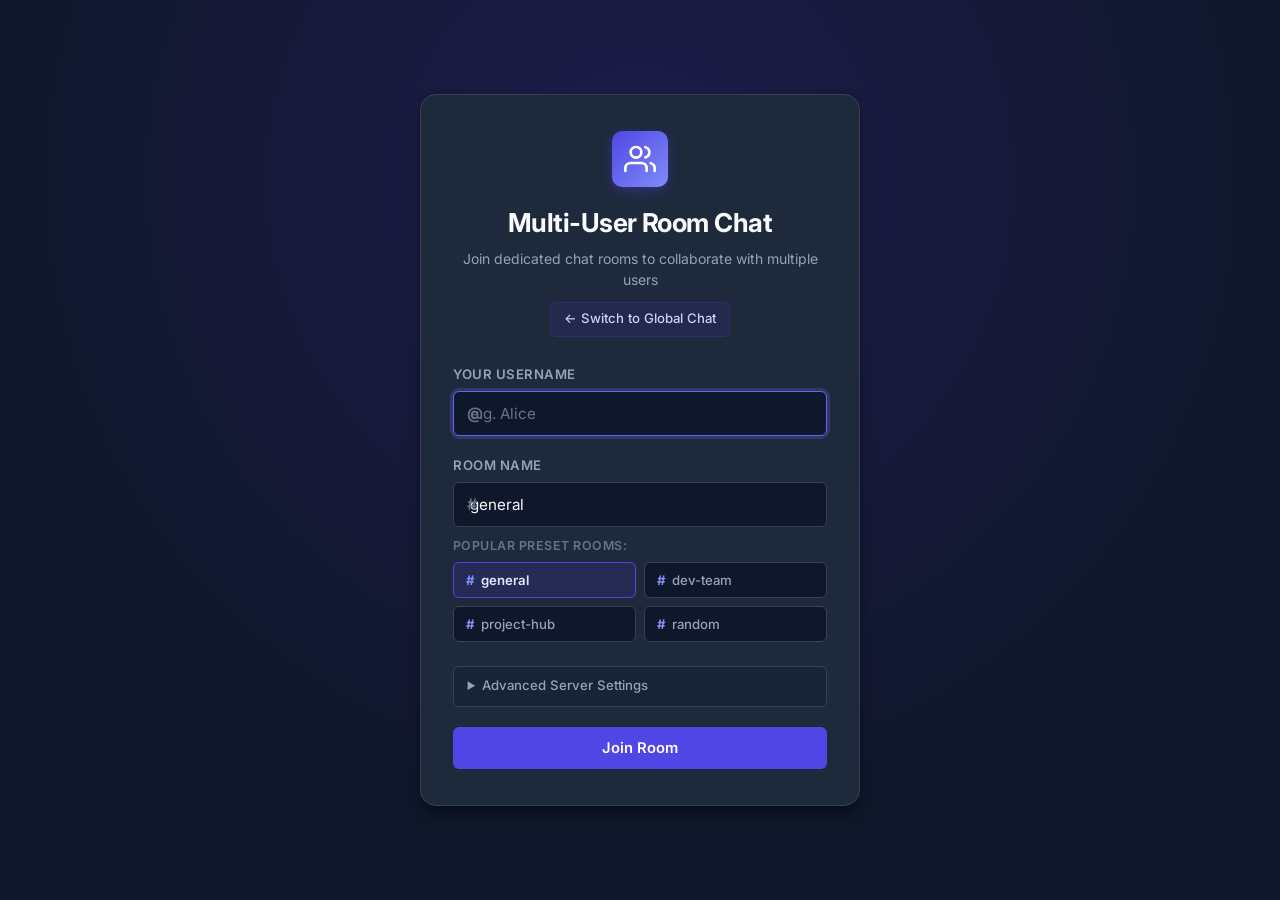
==== frontend/rooms.html @ d9b50883 "feat(frontend): add multi-user room chat page and navigation" ====
<!DOCTYPE html>
<html lang="en">
<head>
  <meta charset="UTF-8">
  <meta name="viewport" content="width=device-width, initial-scale=1.0">
  <title>Real-Time Chat - Multi-User Rooms</title>
  <link rel="stylesheet" href="style.css">
  <link rel="preconnect" href="https://fonts.googleapis.com">
  <link rel="preconnect" href="https://fonts.gstatic.com" crossorigin>
  <link href="https://fonts.googleapis.com/css2?family=Inter:wght@400;500;600;700&display=swap" rel="stylesheet">
</head>
<body>
  <div id="app" class="app-container">

    <!-- ================= JOIN / ROOM SELECTION SCREEN ================= -->
    <section id="join-screen" class="screen active">
      <div class="join-card">
        <div class="brand-header">
          <div class="brand-icon">
            <svg viewBox="0 0 24 24" width="32" height="32" fill="none" stroke="currentColor" stroke-width="2" stroke-linecap="round" stroke-linejoin="round">
              <path d="M17 21v-2a4 4 0 0 0-4-4H5a4 4 0 0 0-4 4v2"></path>
              <circle cx="9" cy="7" r="4"></circle>
              <path d="M23 21v-2a4 4 0 0 0-3-3.87"></path>
              <path d="M16 3.13a4 4 0 0 1 0 7.75"></path>
            </svg>
          </div>
          <h1>Multi-User Room Chat</h1>
          <p class="brand-subtitle">Join dedicated chat rooms to collaborate with multiple users</p>
          <div style="margin-top: 0.75rem;">
            <a href="index.html" class="nav-link-btn" title="Back to Global Chat">
              <span>← Switch to Global Chat</span>
            </a>
          </div>
        </div>

        <div id="join-error" class="alert-banner hidden" role="alert"></div>

        <form id="join-form" class="join-form" autocomplete="off">
          <div class="form-group">
            <label for="username-input">Your Username</label>
            <div class="input-wrapper">
              <span class="input-icon">@</span>
              <input 
                type="text" 
                id="username-input" 
                name="username" 
                placeholder="e.g. Alice" 
                maxlength="25" 
                required 
                autofocus
              >
            </div>
          </div>

          <div class="form-group">
            <label for="room-input">Room Name</label>
            <div class="input-wrapper">
              <span class="input-icon">#</span>
              <input 
                type="text" 
                id="room-input" 
                name="room" 
                value="general" 
                placeholder="e.g. general, dev-team, gaming" 
                maxlength="30" 
                required
              >
            </div>
            
            <span class="room-presets-label">Popular Preset Rooms:</span>
            <div class="room-presets-grid">
              <button type="button" class="room-preset-btn selected" data-room="general">
                <span class="room-hash">#</span> general
              </button>
              <button type="button" class="room-preset-btn" data-room="dev-team">
                <span class="room-hash">#</span> dev-team
              </button>
              <button type="button" class="room-preset-btn" data-room="project-hub">
                <span class="room-hash">#</span> project-hub
              </button>
              <button type="button" class="room-preset-btn" data-room="random">
                <span class="room-hash">#</span> random
              </button>
            </div>
          </div>

          <details class="server-config-toggle">
            <summary>Advanced Server Settings</summary>
            <div class="form-group config-field">
              <label for="server-url-input">WebSocket Base URL</label>
              <input 
                type="text" 
                id="server-url-input" 
                name="serverUrl" 
                value="ws://localhost:8000/ws" 
                placeholder="ws://localhost:8000/ws"
              >
              <span class="input-hint">Default connection: <code>{base_url}/{room}/{username}</code></span>
            </div>
          </details>

          <button type="submit" id="join-btn" class="btn btn-primary btn-block">
            <span class="btn-text">Join Room</span>
            <span class="btn-spinner hidden"></span>
          </button>
        </form>
      </div>
    </section>

    <!-- ================= MAIN ROOM CHAT SCREEN ================= -->
    <section id="chat-screen" class="screen hidden">
      <!-- Chat Header -->
      <header class="chat-header">
        <div class="chat-header-left">
          <button id="toggle-sidebar-btn" class="icon-btn mobile-only" aria-label="Toggle Online Room Members">
            <svg viewBox="0 0 24 24" width="22" height="22" fill="none" stroke="currentColor" stroke-width="2">
              <line x1="3" y1="12" x2="21" y2="12"></line>
              <line x1="3" y1="6" x2="21" y2="6"></line>
              <line x1="3" y1="18" x2="21" y2="18"></line>
            </svg>
          </button>
          <div class="header-brand">
            <div class="header-status-indicator online"></div>
            <div>
              <div style="display: flex; align-items: center; gap: 0.5rem;">
                <h2 id="room-display-name">#general</h2>
                <span class="room-header-badge" id="room-badge">Room Chat</span>
              </div>
              <p class="connection-status" id="connection-status">Connected</p>
            </div>
          </div>
        </div>

        <div class="chat-header-right">
          <div class="current-user-badge">
            <div class="avatar avatar-sm" id="current-user-avatar">?</div>
            <span class="current-user-name" id="current-user-name">User</span>
          </div>
          <button id="leave-btn" class="btn btn-secondary btn-sm" title="Leave Room">
            <svg viewBox="0 0 24 24" width="16" height="16" fill="none" stroke="currentColor" stroke-width="2">
              <path d="M9 21H5a2 2 0 0 1-2-2V5a2 2 0 0 1 2-2h4"></path>
              <polyline points="16 17 21 12 16 7"></polyline>
              <line x1="21" y1="12" x2="9" y2="12"></line>
            </svg>
            <span>Leave Room</span>
          </button>
        </div>
      </header>

      <!-- Chat Body -->
      <div class="chat-body">
        <!-- Room Users Sidebar -->
        <aside id="online-users-sidebar" class="sidebar">
          <div class="sidebar-header">
            <h3>Room Members</h3>
            <span class="user-count-badge" id="online-count">0</span>
          </div>
          <div class="sidebar-content">
            <ul id="users-list" class="users-list">
              <!-- Populated dynamically -->
            </ul>
          </div>
        </aside>

        <!-- Sidebar overlay for mobile -->
        <div id="sidebar-overlay" class="sidebar-overlay hidden"></div>

        <!-- Room Chat Main Area -->
        <main class="chat-main">
          <!-- Notification Toast -->
          <div id="chat-alert" class="chat-alert hidden" role="alert"></div>

          <!-- Messages Container -->
          <div id="messages-container" class="messages-container">
            <div id="empty-state" class="empty-state">
              <div class="empty-icon">👥</div>
              <p id="empty-state-text">Welcome to the room! Be the first to start the conversation.</p>
            </div>
            <!-- Messages rendered dynamically -->
          </div>

          <!-- Auto-scroll helper button -->
          <button id="scroll-bottom-btn" class="scroll-bottom-btn hidden" aria-label="Scroll to bottom">
            <svg viewBox="0 0 24 24" width="18" height="18" fill="none" stroke="currentColor" stroke-width="2">
              <polyline points="6 9 12 15 18 9"></polyline>
            </svg>
            <span>New messages</span>
          </button>

          <!-- Message Input Form -->
          <footer class="chat-footer">
            <form id="message-form" class="message-form" autocomplete="off">
              <div class="message-input-wrapper">
                <input 
                  type="text" 
                  id="message-input" 
                  placeholder="Message #general..." 
                  maxlength="2000"
                  required
                >
              </div>
              <button type="submit" id="send-btn" class="btn btn-primary send-btn" aria-label="Send message">
                <span class="send-btn-label">Send</span>
                <svg viewBox="0 0 24 24" width="18" height="18" fill="none" stroke="currentColor" stroke-width="2">
                  <line x1="22" y1="2" x2="11" y2="13"></line>
                  <polygon points="22 2 15 22 11 13 2 9 22 2"></polygon>
                </svg>
              </button>
            </form>
          </footer>
        </main>
      </div>
    </section>

  </div>

  <script src="rooms.js"></script>
</body>
</html>
---- frontend/style.css ----
/* ==========================================================================
   CSS VARIABLES & DESIGN SYSTEM
   ========================================================================== */
:root {
  --primary: #4f46e5;
  --primary-hover: #4338ca;
  --primary-light: #eef2ff;
  --primary-dark: #3730a3;
  --bg-app: #0f172a;
  --bg-surface: #1e293b;
  --bg-surface-elevated: #334155;
  --bg-surface-subtle: #1e293b80;
  --border-color: #334155;
  --border-focus: #6366f1;
  --text-main: #f8fafc;
  --text-muted: #94a3b8;
  --text-dim: #64748b;
  
  --color-online: #10b981;
  --color-offline: #64748b;
  --color-danger: #ef4444;
  --color-danger-bg: #451a1a;
  --color-warning: #f59e0b;
  --color-joined: #10b981;
  --color-left: #f97316;

  --outgoing-bg: #4f46e5;
  --outgoing-text: #ffffff;
  --incoming-bg: #273549;
  --incoming-text: #f8fafc;

  --radius-sm: 6px;
  --radius-md: 10px;
  --radius-lg: 16px;
  --radius-full: 9999px;

  --shadow-sm: 0 1px 2px 0 rgba(0, 0, 0, 0.2);
  --shadow-md: 0 4px 6px -1px rgba(0, 0, 0, 0.3), 0 2px 4px -2px rgba(0, 0, 0, 0.3);
  --shadow-lg: 0 10px 15px -3px rgba(0, 0, 0, 0.4), 0 4px 6px -4px rgba(0, 0, 0, 0.4);
  --font-family: 'Inter', -apple-system, BlinkMacSystemFont, 'Segoe UI', Roboto, sans-serif;
  --transition-fast: 0.15s ease;
  --transition-normal: 0.25s ease;
}

/* ==========================================================================
   RESET & BASE STYLES
   ========================================================================== */
*, *::before, *::after {
  box-sizing: border-box;
  margin: 0;
  padding: 0;
}

html, body {
  height: 100%;
  width: 100%;
  font-family: var(--font-family);
  background-color: var(--bg-app);
  color: var(--text-main);
  line-height: 1.5;
  -webkit-font-smoothing: antialiased;
  -moz-osx-font-smoothing: grayscale;
  overflow: hidden;
}

/* ==========================================================================
   APP CONTAINER & SCREEN MANAGEMENT
   ========================================================================== */
.app-container {
  height: 100vh;
  width: 100vw;
  display: flex;
  overflow: hidden;
  position: relative;
}

.screen {
  width: 100%;
  height: 100%;
  display: flex;
}

.screen.hidden {
  display: none !important;
}

/* ==========================================================================
   JOIN / LOGIN SCREEN
   ========================================================================== */
#join-screen {
  align-items: center;
  justify-content: center;
  padding: 1.5rem;
  background: radial-gradient(circle at 50% 20%, #1e1b4b 0%, #0f172a 70%);
}

.join-card {
  width: 100%;
  max-width: 440px;
  background-color: var(--bg-surface);
  border: 1px solid var(--border-color);
  border-radius: var(--radius-lg);
  padding: 2.25rem 2rem;
  box-shadow: var(--shadow-lg);
  animation: fadeIn 0.3s ease-out;
}

.brand-header {
  text-align: center;
  margin-bottom: 1.75rem;
}

.brand-icon {
  width: 56px;
  height: 56px;
  margin: 0 auto 1rem;
  background: linear-gradient(135deg, var(--primary) 0%, #818cf8 100%);
  color: white;
  border-radius: var(--radius-md);
  display: flex;
  align-items: center;
  justify-content: center;
  box-shadow: 0 4px 12px rgba(79, 70, 229, 0.35);
}

.brand-header h1 {
  font-size: 1.625rem;
  font-weight: 700;
  letter-spacing: -0.02em;
  margin-bottom: 0.35rem;
  color: var(--text-main);
}

.brand-subtitle {
  font-size: 0.875rem;
  color: var(--text-muted);
}

/* Form Controls */
.join-form {
  display: flex;
  flex-direction: column;
  gap: 1.25rem;
}

.form-group {
  display: flex;
  flex-direction: column;
  gap: 0.4rem;
}

.form-group label {
  font-size: 0.825rem;
  font-weight: 600;
  color: var(--text-muted);
  text-transform: uppercase;
  letter-spacing: 0.04em;
}

.input-wrapper {
  position: relative;
  display: flex;
  align-items: center;
}

.input-icon {
  position: absolute;
  left: 0.875rem;
  color: var(--text-dim);
  font-weight: 600;
  font-size: 1rem;
  pointer-events: none;
}

.input-wrapper input {
  padding-left: 2.25rem;
}

input[type="text"] {
  width: 100%;
  padding: 0.75rem 1rem;
  background-color: #0f172a;
  border: 1px solid var(--border-color);
  border-radius: var(--radius-sm);
  color: var(--text-main);
  font-size: 0.95rem;
  font-family: inherit;
  transition: border-color var(--transition-fast), box-shadow var(--transition-fast);
}

input[type="text"]:focus {
  outline: none;
  border-color: var(--border-focus);
  box-shadow: 0 0 0 3px rgba(99, 102, 241, 0.25);
}

input[type="text"]::placeholder {
  color: var(--text-dim);
}

.input-hint {
  font-size: 0.75rem;
  color: var(--text-dim);
}

/* Collapsible Settings */
.server-config-toggle {
  background: #0f172a50;
  border: 1px solid var(--border-color);
  border-radius: var(--radius-sm);
  padding: 0.6rem 0.85rem;
  font-size: 0.825rem;
}

.server-config-toggle summary {
  cursor: pointer;
  color: var(--text-muted);
  font-weight: 500;
  user-select: none;
}

.server-config-toggle summary:hover {
  color: var(--text-main);
}

.config-field {
  margin-top: 0.75rem;
}

.config-field code {
  color: #a5b4fc;
}

/* Buttons */
.btn {
  display: inline-flex;
  align-items: center;
  justify-content: center;
  gap: 0.5rem;
  padding: 0.75rem 1.25rem;
  font-size: 0.925rem;
  font-weight: 600;
  border-radius: var(--radius-sm);
  border: none;
  cursor: pointer;
  transition: all var(--transition-fast);
  font-family: inherit;
}

.btn:disabled {
  opacity: 0.6;
  cursor: not-allowed;
}

.btn-primary {
  background-color: var(--primary);
  color: white;
}

.btn-primary:hover:not(:disabled) {
  background-color: var(--primary-hover);
}

.btn-secondary {
  background-color: var(--bg-surface-elevated);
  color: var(--text-main);
  border: 1px solid var(--border-color);
}

.btn-secondary:hover:not(:disabled) {
  background-color: #475569;
}

.btn-block {
  width: 100%;
}

.btn-sm {
  padding: 0.4rem 0.75rem;
  font-size: 0.825rem;
}

.icon-btn {
  background: transparent;
  border: none;
  color: var(--text-muted);
  cursor: pointer;
  padding: 0.5rem;
  display: flex;
  align-items: center;
  justify-content: center;
  border-radius: var(--radius-sm);
}

.icon-btn:hover {
  color: var(--text-main);
  background-color: var(--bg-surface-elevated);
}

/* Spinners */
.btn-spinner {
  width: 16px;
  height: 16px;
  border: 2px solid rgba(255, 255, 255, 0.3);
  border-top-color: white;
  border-radius: 50%;
  animation: spin 0.8s linear infinite;
}

@keyframes spin {
  to { transform: rotate(360deg); }
}

/* Alert Banner */
.alert-banner {
  padding: 0.75rem 1rem;
  border-radius: var(--radius-sm);
  font-size: 0.85rem;
  margin-bottom: 1.25rem;
  background-color: var(--color-danger-bg);
  border: 1px solid var(--color-danger);
  color: #fca5a5;
  animation: shake 0.3s ease;
}

/* ==========================================================================
   MAIN CHAT SCREEN LAYOUT
   ========================================================================== */
#chat-screen {
  flex-direction: column;
}

/* Chat Header */
.chat-header {
  height: 64px;
  min-height: 64px;
  background-color: var(--bg-surface);
  border-bottom: 1px solid var(--border-color);
  display: flex;
  align-items: center;
  justify-content: space-between;
  padding: 0 1.25rem;
  z-index: 10;
}

.chat-header-left {
  display: flex;
  align-items: center;
  gap: 0.75rem;
}

.header-brand {
  display: flex;
  align-items: center;
  gap: 0.65rem;
}

.header-brand h2 {
  font-size: 1rem;
  font-weight: 700;
  line-height: 1.2;
}

.connection-status {
  font-size: 0.75rem;
  color: var(--color-online);
  line-height: 1.2;
}

.connection-status.offline {
  color: var(--color-danger);
}

.connection-status.connecting {
  color: var(--color-warning);
}

.header-status-indicator {
  width: 10px;
  height: 10px;
  border-radius: 50%;
  background-color: var(--color-online);
  box-shadow: 0 0 8px var(--color-online);
}

.header-status-indicator.offline {
  background-color: var(--color-danger);
  box-shadow: 0 0 8px var(--color-danger);
}

.header-status-indicator.connecting {
  background-color: var(--color-warning);
  box-shadow: 0 0 8px var(--color-warning);
}

.chat-header-right {
  display: flex;
  align-items: center;
  gap: 1rem;
}

.current-user-badge {
  display: flex;
  align-items: center;
  gap: 0.5rem;
  padding: 0.35rem 0.75rem;
  background-color: #0f172a;
  border: 1px solid var(--border-color);
  border-radius: var(--radius-full);
}

.current-user-name {
  font-size: 0.85rem;
  font-weight: 600;
  color: var(--text-main);
  max-width: 120px;
  overflow: hidden;
  text-overflow: ellipsis;
  white-space: nowrap;
}

/* Chat Body Layout */
.chat-body {
  flex: 1;
  display: flex;
  overflow: hidden;
  position: relative;
}

/* ==========================================================================
   ONLINE USERS SIDEBAR
   ========================================================================== */
.sidebar {
  width: 260px;
  min-width: 260px;
  background-color: var(--bg-surface);
  border-right: 1px solid var(--border-color);
  display: flex;
  flex-direction: column;
  height: 100%;
  transition: transform var(--transition-normal);
  z-index: 20;
}

.sidebar-header {
  padding: 1rem 1.25rem;
  display: flex;
  align-items: center;
  justify-content: space-between;
  border-bottom: 1px solid var(--border-color);
}

.sidebar-header h3 {
  font-size: 0.875rem;
  font-weight: 700;
  text-transform: uppercase;
  letter-spacing: 0.05em;
  color: var(--text-muted);
}

.user-count-badge {
  background-color: var(--bg-surface-elevated);
  color: var(--text-main);
  font-size: 0.75rem;
  font-weight: 700;
  padding: 0.15rem 0.55rem;
  border-radius: var(--radius-full);
}

.sidebar-content {
  flex: 1;
  overflow-y: auto;
  padding: 0.75rem;
}

.users-list {
  list-style: none;
  display: flex;
  flex-direction: column;
  gap: 0.35rem;
}

.user-item {
  display: flex;
  align-items: center;
  gap: 0.65rem;
  padding: 0.5rem 0.65rem;
  border-radius: var(--radius-sm);
  transition: background-color var(--transition-fast);
}

.user-item:hover {
  background-color: var(--bg-surface-elevated);
}

.user-item.is-self {
  background-color: #312e8140;
  border: 1px solid #4338ca40;
}

.user-avatar-wrap {
  position: relative;
}

.user-status-dot {
  position: absolute;
  bottom: -1px;
  right: -1px;
  width: 8px;
  height: 8px;
  border-radius: 50%;
  background-color: var(--color-online);
  border: 1.5px solid var(--bg-surface);
}

.user-name-text {
  flex: 1;
  font-size: 0.875rem;
  font-weight: 500;
  color: var(--text-main);
  overflow: hidden;
  text-overflow: ellipsis;
  white-space: nowrap;
}

.self-tag {
  font-size: 0.7rem;
  background-color: var(--primary);
  color: white;
  padding: 0.1rem 0.35rem;
  border-radius: var(--radius-sm);
  font-weight: 600;
}

/* User Avatars */
.avatar {
  width: 32px;
  height: 32px;
  border-radius: 50%;
  display: flex;
  align-items: center;
  justify-content: center;
  font-weight: 700;
  font-size: 0.8rem;
  color: white;
  user-select: none;
  background-color: #6366f1;
}

.avatar-sm {
  width: 26px;
  height: 26px;
  font-size: 0.75rem;
}

/* ==========================================================================
   CHAT MAIN CONTAINER & MESSAGES
   ========================================================================== */
.chat-main {
  flex: 1;
  display: flex;
  flex-direction: column;
  height: 100%;
  position: relative;
  background-color: var(--bg-app);
  overflow: hidden;
}

/* Active Session Alert Banner */
.chat-alert {
  position: absolute;
  top: 10px;
  left: 50%;
  transform: translateX(-50%);
  z-index: 15;
  background-color: var(--color-danger-bg);
  border: 1px solid var(--color-danger);
  color: #fca5a5;
  font-size: 0.85rem;
  padding: 0.5rem 1rem;
  border-radius: var(--radius-full);
  box-shadow: var(--shadow-md);
  animation: slideDown 0.25s ease-out;
}

/* Messages Container */
.messages-container {
  flex: 1;
  overflow-y: auto;
  padding: 1.25rem 1.5rem;
  display: flex;
  flex-direction: column;
  gap: 0.85rem;
  scroll-behavior: smooth;
}

.empty-state {
  margin: auto;
  text-align: center;
  color: var(--text-dim);
  display: flex;
  flex-direction: column;
  align-items: center;
  gap: 0.5rem;
  padding: 2rem;
}

.empty-icon {
  font-size: 2.5rem;
  opacity: 0.6;
}

/* Message Rows */
.message-row {
  display: flex;
  align-items: flex-end;
  gap: 0.65rem;
  max-width: 80%;
  animation: fadeIn 0.2s ease-out;
}

.message-row.outgoing {
  margin-left: auto;
  flex-direction: row-reverse;
}

.message-row.incoming {
  margin-right: auto;
}

/* Message Bubbles */
.message-bubble {
  padding: 0.65rem 0.95rem;
  border-radius: var(--radius-md);
  font-size: 0.925rem;
  line-height: 1.45;
  position: relative;
  word-break: break-word;
  box-shadow: var(--shadow-sm);
}

.message-row.outgoing .message-bubble {
  background-color: var(--outgoing-bg);
  color: var(--outgoing-text);
  border-bottom-right-radius: 2px;
}

.message-row.incoming .message-bubble {
  background-color: var(--incoming-bg);
  color: var(--incoming-text);
  border-bottom-left-radius: 2px;
  border: 1px solid var(--border-color);
}

.message-header {
  display: flex;
  align-items: baseline;
  justify-content: space-between;
  gap: 0.75rem;
  margin-bottom: 0.2rem;
}

.sender-name {
  font-size: 0.775rem;
  font-weight: 700;
  color: #a5b4fc;
}

.message-row.outgoing .sender-name {
  color: #e0e7ff;
}

.message-time {
  font-size: 0.7rem;
  color: var(--text-dim);
}

.message-row.outgoing .message-time {
  color: #c7d2fe;
}

.message-text {
  white-space: pre-wrap;
}

/* System Notifications */
.system-notification {
  align-self: center;
  margin: 0.35rem 0;
  padding: 0.3rem 0.85rem;
  border-radius: var(--radius-full);
  font-size: 0.775rem;
  font-weight: 500;
  display: inline-flex;
  align-items: center;
  gap: 0.4rem;
  background-color: var(--bg-surface-elevated);
  color: var(--text-muted);
  box-shadow: var(--shadow-sm);
  animation: fadeIn 0.2s ease-out;
}

.system-notification.joined {
  border-left: 3px solid var(--color-joined);
}

.system-notification.left {
  border-left: 3px solid var(--color-left);
}

.system-notification.history-divider {
  border-left: 3px solid var(--primary);
  font-style: italic;
  font-size: 0.75rem;
}

.system-notification.error-notice {
  border-left: 3px solid var(--color-danger);
  color: #fca5a5;
  background-color: var(--color-danger-bg);
}

/* Scroll to Bottom Button */
.scroll-bottom-btn {
  position: absolute;
  bottom: 80px;
  left: 50%;
  transform: translateX(-50%);
  z-index: 10;
  background-color: var(--bg-surface-elevated);
  color: var(--text-main);
  border: 1px solid var(--border-color);
  border-radius: var(--radius-full);
  padding: 0.4rem 0.85rem;
  font-size: 0.8rem;
  font-weight: 600;
  display: flex;
  align-items: center;
  gap: 0.4rem;
  cursor: pointer;
  box-shadow: var(--shadow-md);
  transition: all var(--transition-fast);
}

.scroll-bottom-btn:hover {
  background-color: var(--primary);
  border-color: var(--primary);
  color: white;
}

/* ==========================================================================
   CHAT FOOTER & INPUT FORM
   ========================================================================== */
.chat-footer {
  padding: 0.85rem 1.25rem;
  background-color: var(--bg-surface);
  border-top: 1px solid var(--border-color);
}

.message-form {
  display: flex;
  align-items: center;
  gap: 0.65rem;
}

.message-input-wrapper {
  flex: 1;
}

.message-input-wrapper input {
  padding: 0.75rem 1rem;
  border-radius: var(--radius-full);
  font-size: 0.95rem;
}

.send-btn {
  border-radius: var(--radius-full);
  padding: 0.75rem 1.25rem;
  gap: 0.4rem;
  flex-shrink: 0;
}

/* ==========================================================================
   ANIMATIONS & UTILITIES
   ========================================================================== */
@keyframes fadeIn {
  from { opacity: 0; transform: translateY(4px); }
  to { opacity: 1; transform: translateY(0); }
}

@keyframes slideDown {
  from { opacity: 0; transform: translate(-50%, -10px); }
  to { opacity: 1; transform: translate(-50%, 0); }
}

@keyframes shake {
  0%, 100% { transform: translateX(0); }
  25% { transform: translateX(-4px); }
  75% { transform: translateX(4px); }
}

.hidden {
  display: none !important;
}

.mobile-only {
  display: none;
}

/* ==========================================================================
   RESPONSIVE DESIGN (TABLETS & MOBILE)
   ========================================================================== */
@media (max-width: 768px) {
  .mobile-only {
    display: flex;
  }

  .send-btn-label {
    display: none;
  }

  .send-btn {
    padding: 0.75rem;
    border-radius: 50%;
    width: 44px;
    height: 44px;
  }

  .sidebar {
    position: absolute;
    top: 0;
    left: 0;
    bottom: 0;
    height: 100%;
    transform: translateX(-100%);
    box-shadow: var(--shadow-lg);
  }

  .sidebar.open {
    transform: translateX(0);
  }

  .sidebar-overlay {
    position: absolute;
    top: 0;
    left: 0;
    right: 0;
    bottom: 0;
    background-color: rgba(0, 0, 0, 0.6);
    z-index: 18;
    backdrop-filter: blur(2px);
  }

  .sidebar-overlay.hidden {
    display: none;
  }

  .message-row {
    max-width: 90%;
  }

  .current-user-name {
    max-width: 80px;
  }
}

/* ==========================================================================
   MULTI-USER ROOM CHAT SPECIFIC STYLES
   ========================================================================== */
.nav-link-btn {
  display: inline-flex;
  align-items: center;
  gap: 0.4rem;
  padding: 0.4rem 0.8rem;
  border-radius: var(--radius-sm);
  background-color: #312e8140;
  border: 1px solid #4338ca50;
  color: #c7d2fe;
  font-size: 0.825rem;
  text-decoration: none;
  font-weight: 500;
  transition: all var(--transition-fast);
}

.nav-link-btn:hover {
  background-color: var(--primary);
  border-color: var(--primary);
  color: white;
}

.room-presets-label {
  font-size: 0.775rem;
  font-weight: 600;
  color: var(--text-dim);
  text-transform: uppercase;
  letter-spacing: 0.04em;
  margin-top: 0.25rem;
}

.room-presets-grid {
  display: grid;
  grid-template-columns: repeat(2, 1fr);
  gap: 0.5rem;
  margin-bottom: 0.25rem;
}

.room-preset-btn {
  background-color: #0f172a;
  border: 1px solid var(--border-color);
  border-radius: var(--radius-sm);
  padding: 0.55rem 0.75rem;
  color: var(--text-muted);
  font-size: 0.825rem;
  font-weight: 500;
  cursor: pointer;
  display: flex;
  align-items: center;
  gap: 0.4rem;
  transition: all var(--transition-fast);
  font-family: inherit;
  text-align: left;
}

.room-preset-btn:hover {
  background-color: var(--bg-surface-elevated);
  border-color: var(--border-focus);
  color: var(--text-main);
}

.room-preset-btn.selected {
  background-color: #312e8160;
  border-color: var(--primary);
  color: #e0e7ff;
  font-weight: 600;
}

.room-hash {
  color: #818cf8;
  font-weight: 700;
}

.room-header-badge {
  display: inline-flex;
  align-items: center;
  gap: 0.35rem;
  background-color: #312e8140;
  border: 1px solid #4338ca60;
  color: #a5b4fc;
  padding: 0.2rem 0.6rem;
  border-radius: var(--radius-sm);
  font-size: 0.8rem;
  font-weight: 600;
  letter-spacing: 0.02em;
}

.room-context-pill {
  font-size: 0.7rem;
  background-color: #334155;
  color: #94a3b8;
  padding: 0.1rem 0.4rem;
  border-radius: var(--radius-sm);
  margin-left: 0.4rem;
}
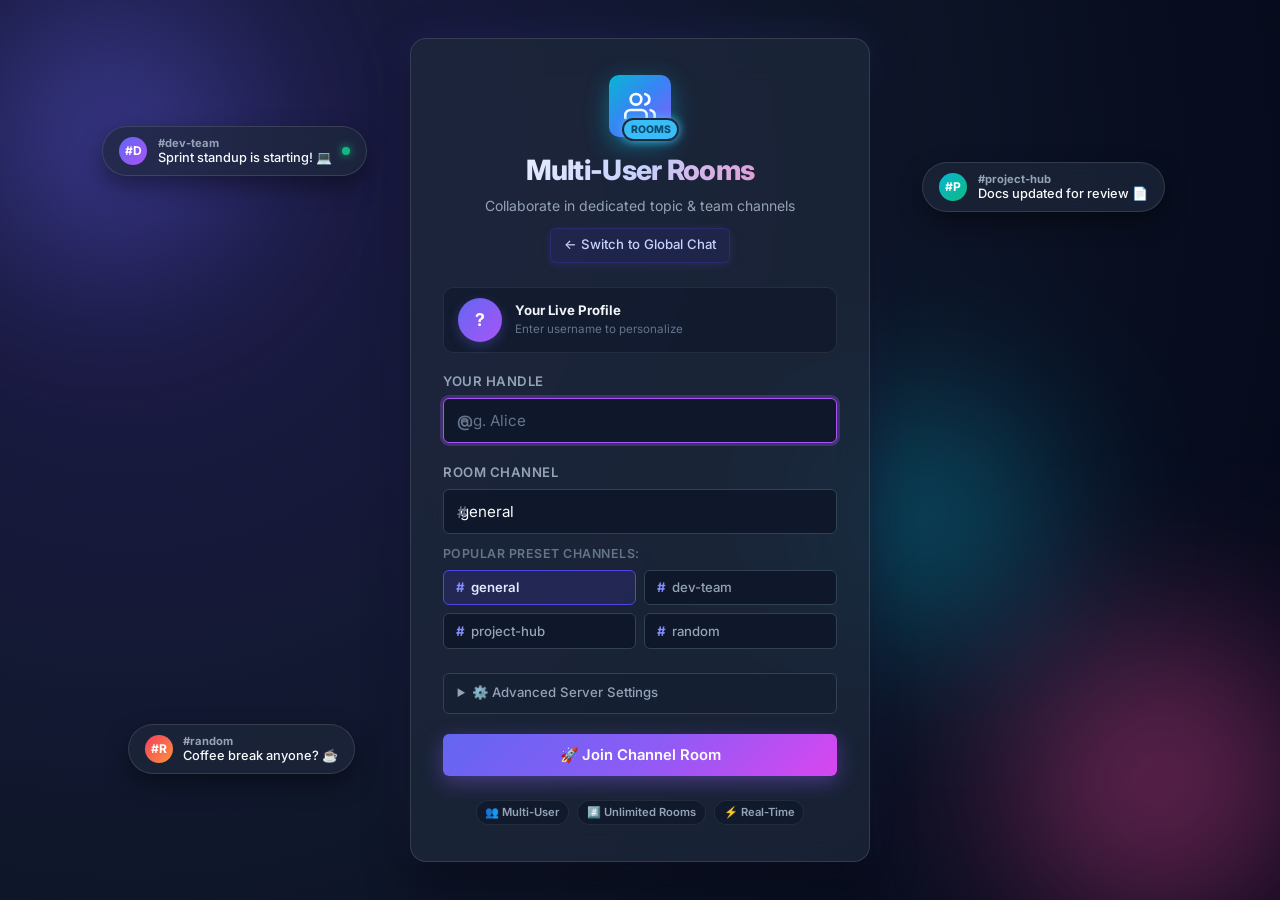
==== commit 2d5ec592: "style(frontend): modernize login pages with colorful glassmorphism, floating chat bubbles, and live " ====
--- a/frontend/rooms.html
+++ b/frontend/rooms.html
@@ -14,20 +14,56 @@
 
     <!-- ================= JOIN / ROOM SELECTION SCREEN ================= -->
     <section id="join-screen" class="screen active">
-      <div class="join-card">
+      <!-- Ambient Colorful Glow Orbs -->
+      <div class="ambient-glow glow-1"></div>
+      <div class="ambient-glow glow-2"></div>
+      <div class="ambient-glow glow-3"></div>
+
+      <!-- Floating Decorative Room Bubbles -->
+      <div class="floating-bubble bubble-left-top">
+        <span class="bubble-avatar" style="background: linear-gradient(135deg, #6366f1, #a855f7);">#D</span>
+        <div class="bubble-content">
+          <span class="bubble-user">#dev-team</span>
+          <span class="bubble-msg">Sprint standup is starting! 💻</span>
+        </div>
+        <span class="live-dot"></span>
+      </div>
+
+      <div class="floating-bubble bubble-right-top">
+        <span class="bubble-avatar" style="background: linear-gradient(135deg, #06b6d4, #10b981);">#P</span>
+        <div class="bubble-content">
+          <span class="bubble-user">#project-hub</span>
+          <span class="bubble-msg">Docs updated for review 📄</span>
+        </div>
+      </div>
+
+      <div class="floating-bubble bubble-left-bottom">
+        <span class="bubble-avatar" style="background: linear-gradient(135deg, #f43f5e, #fb923c);">#R</span>
+        <div class="bubble-content">
+          <span class="bubble-user">#random</span>
+          <span class="bubble-msg">Coffee break anyone? ☕</span>
+        </div>
+      </div>
+
+      <div class="join-card glassmorphism">
         <div class="brand-header">
-          <div class="brand-icon">
-            <svg viewBox="0 0 24 24" width="32" height="32" fill="none" stroke="currentColor" stroke-width="2" stroke-linecap="round" stroke-linejoin="round">
-              <path d="M17 21v-2a4 4 0 0 0-4-4H5a4 4 0 0 0-4 4v2"></path>
-              <circle cx="9" cy="7" r="4"></circle>
-              <path d="M23 21v-2a4 4 0 0 0-3-3.87"></path>
-              <path d="M16 3.13a4 4 0 0 1 0 7.75"></path>
-            </svg>
-          </div>
-          <h1>Multi-User Room Chat</h1>
-          <p class="brand-subtitle">Join dedicated chat rooms to collaborate with multiple users</p>
-          <div style="margin-top: 0.75rem;">
-            <a href="index.html" class="nav-link-btn" title="Back to Global Chat">
+          <div class="brand-icon-wrapper">
+            <div class="brand-icon gradient-glow-rooms">
+              <svg viewBox="0 0 24 24" width="32" height="32" fill="none" stroke="currentColor" stroke-width="2" stroke-linecap="round" stroke-linejoin="round">
+                <path d="M17 21v-2a4 4 0 0 0-4-4H5a4 4 0 0 0-4 4v2"></path>
+                <circle cx="9" cy="7" r="4"></circle>
+                <path d="M23 21v-2a4 4 0 0 0-3-3.87"></path>
+                <path d="M16 3.13a4 4 0 0 1 0 7.75"></path>
+              </svg>
+            </div>
+            <span class="status-pulse-badge rooms-badge">ROOMS</span>
+          </div>
+
+          <h1 class="gradient-title">Multi-User Rooms</h1>
+          <p class="brand-subtitle">Collaborate in dedicated topic & team channels</p>
+          
+          <div class="hero-nav-switch">
+            <a href="index.html" class="nav-link-btn gradient-border-btn" title="Back to Global Chat">
               <span>← Switch to Global Chat</span>
             </a>
           </div>
@@ -35,10 +71,19 @@
 
         <div id="join-error" class="alert-banner hidden" role="alert"></div>
 
+        <!-- Live Avatar Identity Preview -->
+        <div class="avatar-preview-box">
+          <div class="avatar-preview" id="join-avatar-preview">?</div>
+          <div class="avatar-meta">
+            <span class="avatar-label">Your Live Profile</span>
+            <span class="avatar-sub" id="avatar-sub-text">Enter username to personalize</span>
+          </div>
+        </div>
+
         <form id="join-form" class="join-form" autocomplete="off">
           <div class="form-group">
-            <label for="username-input">Your Username</label>
-            <div class="input-wrapper">
+            <label for="username-input">Your Handle</label>
+            <div class="input-wrapper glowing-input">
               <span class="input-icon">@</span>
               <input 
                 type="text" 
@@ -53,8 +98,8 @@
           </div>
 
           <div class="form-group">
-            <label for="room-input">Room Name</label>
-            <div class="input-wrapper">
+            <label for="room-input">Room Channel</label>
+            <div class="input-wrapper glowing-input">
               <span class="input-icon">#</span>
               <input 
                 type="text" 
@@ -67,7 +112,7 @@
               >
             </div>
             
-            <span class="room-presets-label">Popular Preset Rooms:</span>
+            <span class="room-presets-label">Popular Preset Channels:</span>
             <div class="room-presets-grid">
               <button type="button" class="room-preset-btn selected" data-room="general">
                 <span class="room-hash">#</span> general
@@ -85,7 +130,7 @@
           </div>
 
           <details class="server-config-toggle">
-            <summary>Advanced Server Settings</summary>
+            <summary>⚙️ Advanced Server Settings</summary>
             <div class="form-group config-field">
               <label for="server-url-input">WebSocket Base URL</label>
               <input 
@@ -99,10 +144,17 @@
             </div>
           </details>
 
-          <button type="submit" id="join-btn" class="btn btn-primary btn-block">
-            <span class="btn-text">Join Room</span>
+          <button type="submit" id="join-btn" class="btn btn-vibrant btn-block">
+            <span class="btn-text">🚀 Join Channel Room</span>
             <span class="btn-spinner hidden"></span>
           </button>
+
+          <!-- Feature Pills -->
+          <div class="feature-pills">
+            <span class="pill">👥 Multi-User</span>
+            <span class="pill">#️⃣ Unlimited Rooms</span>
+            <span class="pill">⚡ Real-Time</span>
+          </div>
         </form>
       </div>
     </section>
--- a/frontend/style.css
+++ b/frontend/style.css
@@ -85,55 +85,335 @@
 }
 
 /* ==========================================================================
-   JOIN / LOGIN SCREEN
+   JOIN / LOGIN SCREEN (COLORFUL & MODERN CHAT VIBES)
    ========================================================================== */
 #join-screen {
   align-items: center;
   justify-content: center;
   padding: 1.5rem;
-  background: radial-gradient(circle at 50% 20%, #1e1b4b 0%, #0f172a 70%);
-}
-
+  background: radial-gradient(circle at 10% 20%, #1e1b4b 0%, #0f172a 50%, #020617 100%);
+  position: relative;
+  overflow: hidden;
+}
+
+/* Ambient Glowing Orbs */
+.ambient-glow {
+  position: absolute;
+  border-radius: 50%;
+  filter: blur(80px);
+  pointer-events: none;
+  opacity: 0.6;
+  animation: floatOrb 12s ease-in-out infinite alternate;
+}
+
+.glow-1 {
+  width: 380px;
+  height: 380px;
+  background: radial-gradient(circle, #6366f1 0%, #4338ca00 70%);
+  top: -60px;
+  left: -80px;
+}
+
+.glow-2 {
+  width: 440px;
+  height: 440px;
+  background: radial-gradient(circle, #ec4899 0%, #d946ef00 70%);
+  bottom: -100px;
+  right: -100px;
+  animation-duration: 16s;
+}
+
+.glow-3 {
+  width: 320px;
+  height: 320px;
+  background: radial-gradient(circle, #06b6d4 0%, #0284c700 70%);
+  top: 40%;
+  right: 15%;
+  animation-duration: 10s;
+}
+
+@keyframes floatOrb {
+  0% { transform: translate(0, 0) scale(1); }
+  50% { transform: translate(30px, 40px) scale(1.1); }
+  100% { transform: translate(-20px, -30px) scale(0.95); }
+}
+
+/* Floating Real-Time Chat Bubbles */
+.floating-bubble {
+  position: absolute;
+  display: flex;
+  align-items: center;
+  gap: 0.65rem;
+  background: rgba(30, 41, 59, 0.7);
+  backdrop-filter: blur(12px);
+  -webkit-backdrop-filter: blur(12px);
+  border: 1px solid rgba(255, 255, 255, 0.12);
+  padding: 0.6rem 1rem;
+  border-radius: var(--radius-full);
+  box-shadow: 0 10px 25px rgba(0, 0, 0, 0.4);
+  z-index: 2;
+  pointer-events: none;
+  animation: floatBubble 6s ease-in-out infinite;
+}
+
+.bubble-left-top {
+  top: 14%;
+  left: 8%;
+  animation-delay: 0s;
+}
+
+.bubble-right-top {
+  top: 18%;
+  right: 9%;
+  animation-delay: 1.5s;
+}
+
+.bubble-left-bottom {
+  bottom: 14%;
+  left: 10%;
+  animation-delay: 3s;
+}
+
+@keyframes floatBubble {
+  0%, 100% { transform: translateY(0); }
+  50% { transform: translateY(-12px); }
+}
+
+.bubble-avatar {
+  width: 28px;
+  height: 28px;
+  border-radius: 50%;
+  display: flex;
+  align-items: center;
+  justify-content: center;
+  font-size: 0.75rem;
+  font-weight: 700;
+  color: white;
+}
+
+.bubble-content {
+  display: flex;
+  flex-direction: column;
+}
+
+.bubble-user {
+  font-size: 0.7rem;
+  font-weight: 700;
+  color: #94a3b8;
+  line-height: 1.2;
+}
+
+.bubble-msg {
+  font-size: 0.8rem;
+  color: #f8fafc;
+  font-weight: 500;
+  line-height: 1.2;
+}
+
+.live-dot {
+  width: 8px;
+  height: 8px;
+  border-radius: 50%;
+  background-color: #10b981;
+  box-shadow: 0 0 8px #10b981;
+}
+
+/* Glassmorphism Join Card */
 .join-card {
   width: 100%;
-  max-width: 440px;
-  background-color: var(--bg-surface);
-  border: 1px solid var(--border-color);
+  max-width: 460px;
+  background: rgba(30, 41, 59, 0.75);
+  backdrop-filter: blur(20px);
+  -webkit-backdrop-filter: blur(20px);
+  border: 1px solid rgba(255, 255, 255, 0.12);
   border-radius: var(--radius-lg);
   padding: 2.25rem 2rem;
-  box-shadow: var(--shadow-lg);
-  animation: fadeIn 0.3s ease-out;
+  box-shadow: 0 20px 40px rgba(0, 0, 0, 0.5), 0 0 40px rgba(99, 102, 241, 0.15);
+  animation: fadeIn 0.4s ease-out;
+  position: relative;
+  z-index: 5;
 }
 
 .brand-header {
   text-align: center;
-  margin-bottom: 1.75rem;
-}
-
-.brand-icon {
-  width: 56px;
-  height: 56px;
-  margin: 0 auto 1rem;
-  background: linear-gradient(135deg, var(--primary) 0%, #818cf8 100%);
+  margin-bottom: 1.5rem;
+}
+
+.brand-icon-wrapper {
+  position: relative;
+  display: inline-block;
+  margin-bottom: 0.75rem;
+}
+
+.brand-icon.gradient-glow {
+  width: 62px;
+  height: 62px;
+  background: linear-gradient(135deg, #6366f1 0%, #a855f7 50%, #ec4899 100%);
   color: white;
   border-radius: var(--radius-md);
   display: flex;
   align-items: center;
   justify-content: center;
-  box-shadow: 0 4px 12px rgba(79, 70, 229, 0.35);
-}
-
-.brand-header h1 {
-  font-size: 1.625rem;
-  font-weight: 700;
-  letter-spacing: -0.02em;
-  margin-bottom: 0.35rem;
-  color: var(--text-main);
+  box-shadow: 0 8px 24px rgba(168, 85, 247, 0.45);
+}
+
+.brand-icon.gradient-glow-rooms {
+  width: 62px;
+  height: 62px;
+  background: linear-gradient(135deg, #06b6d4 0%, #3b82f6 50%, #8b5cf6 100%);
+  color: white;
+  border-radius: var(--radius-md);
+  display: flex;
+  align-items: center;
+  justify-content: center;
+  box-shadow: 0 8px 24px rgba(6, 182, 212, 0.45);
+}
+
+.status-pulse-badge {
+  position: absolute;
+  bottom: -4px;
+  right: -8px;
+  background: #10b981;
+  color: #064e3b;
+  font-size: 0.65rem;
+  font-weight: 800;
+  padding: 0.1rem 0.4rem;
+  border-radius: var(--radius-full);
+  border: 2px solid #1e293b;
+  box-shadow: 0 0 10px #10b981;
+  animation: pulseBadge 2s infinite;
+}
+
+.status-pulse-badge.rooms-badge {
+  background: #38bdf8;
+  color: #0c4a6e;
+  box-shadow: 0 0 10px #38bdf8;
+}
+
+@keyframes pulseBadge {
+  0%, 100% { transform: scale(1); }
+  50% { transform: scale(1.08); }
+}
+
+.gradient-title {
+  font-size: 1.75rem;
+  font-weight: 800;
+  letter-spacing: -0.025em;
+  background: linear-gradient(135deg, #ffffff 0%, #c7d2fe 50%, #f472b6 100%);
+  -webkit-background-clip: text;
+  -webkit-text-fill-color: transparent;
+  margin-bottom: 0.25rem;
 }
 
 .brand-subtitle {
   font-size: 0.875rem;
-  color: var(--text-muted);
+  color: #94a3b8;
+}
+
+.hero-nav-switch {
+  margin-top: 0.75rem;
+}
+
+.gradient-border-btn {
+  background: rgba(49, 46, 129, 0.4);
+  border: 1px solid rgba(129, 140, 248, 0.4);
+  box-shadow: 0 2px 8px rgba(99, 102, 241, 0.15);
+}
+
+.gradient-border-btn:hover {
+  background: linear-gradient(135deg, #4f46e5 0%, #7c3aed 100%);
+  border-color: #818cf8;
+  color: white;
+  box-shadow: 0 4px 14px rgba(99, 102, 241, 0.35);
+}
+
+/* Live Avatar Identity Box */
+.avatar-preview-box {
+  display: flex;
+  align-items: center;
+  gap: 0.85rem;
+  background: rgba(15, 23, 42, 0.6);
+  border: 1px solid rgba(255, 255, 255, 0.08);
+  border-radius: var(--radius-md);
+  padding: 0.65rem 0.85rem;
+  margin-bottom: 1.15rem;
+  transition: all var(--transition-fast);
+}
+
+.avatar-preview {
+  width: 44px;
+  height: 44px;
+  border-radius: 50%;
+  display: flex;
+  align-items: center;
+  justify-content: center;
+  font-size: 1.1rem;
+  font-weight: 700;
+  color: white;
+  background: linear-gradient(135deg, #6366f1 0%, #a855f7 100%);
+  box-shadow: 0 4px 12px rgba(99, 102, 241, 0.3);
+  transition: all 0.2s ease;
+  user-select: none;
+}
+
+.avatar-meta {
+  display: flex;
+  flex-direction: column;
+}
+
+.avatar-label {
+  font-size: 0.825rem;
+  font-weight: 700;
+  color: #f1f5f9;
+}
+
+.avatar-sub {
+  font-size: 0.725rem;
+  color: #64748b;
+}
+
+/* Glowing Input Wrapper */
+.glowing-input input[type="text"]:focus {
+  border-color: #a855f7;
+  box-shadow: 0 0 0 3px rgba(168, 85, 247, 0.28);
+}
+
+/* Vibrant Action Button */
+.btn-vibrant {
+  background: linear-gradient(135deg, #6366f1 0%, #8b5cf6 50%, #d946ef 100%);
+  color: white;
+  font-weight: 700;
+  font-size: 1rem;
+  padding: 0.85rem 1.25rem;
+  border-radius: var(--radius-sm);
+  box-shadow: 0 6px 20px rgba(139, 92, 246, 0.4);
+  transition: all var(--transition-fast);
+}
+
+.btn-vibrant:hover:not(:disabled) {
+  background: linear-gradient(135deg, #4f46e5 0%, #7c3aed 50%, #c026d3 100%);
+  box-shadow: 0 8px 26px rgba(139, 92, 246, 0.6);
+  transform: translateY(-1px);
+}
+
+/* Feature Highlights Pills */
+.feature-pills {
+  display: flex;
+  align-items: center;
+  justify-content: center;
+  gap: 0.5rem;
+  margin-top: 0.25rem;
+  flex-wrap: wrap;
+}
+
+.feature-pills .pill {
+  font-size: 0.7rem;
+  font-weight: 600;
+  color: #94a3b8;
+  background: rgba(15, 23, 42, 0.7);
+  border: 1px solid rgba(255, 255, 255, 0.08);
+  padding: 0.2rem 0.55rem;
+  border-radius: var(--radius-full);
 }
 
 /* Form Controls */
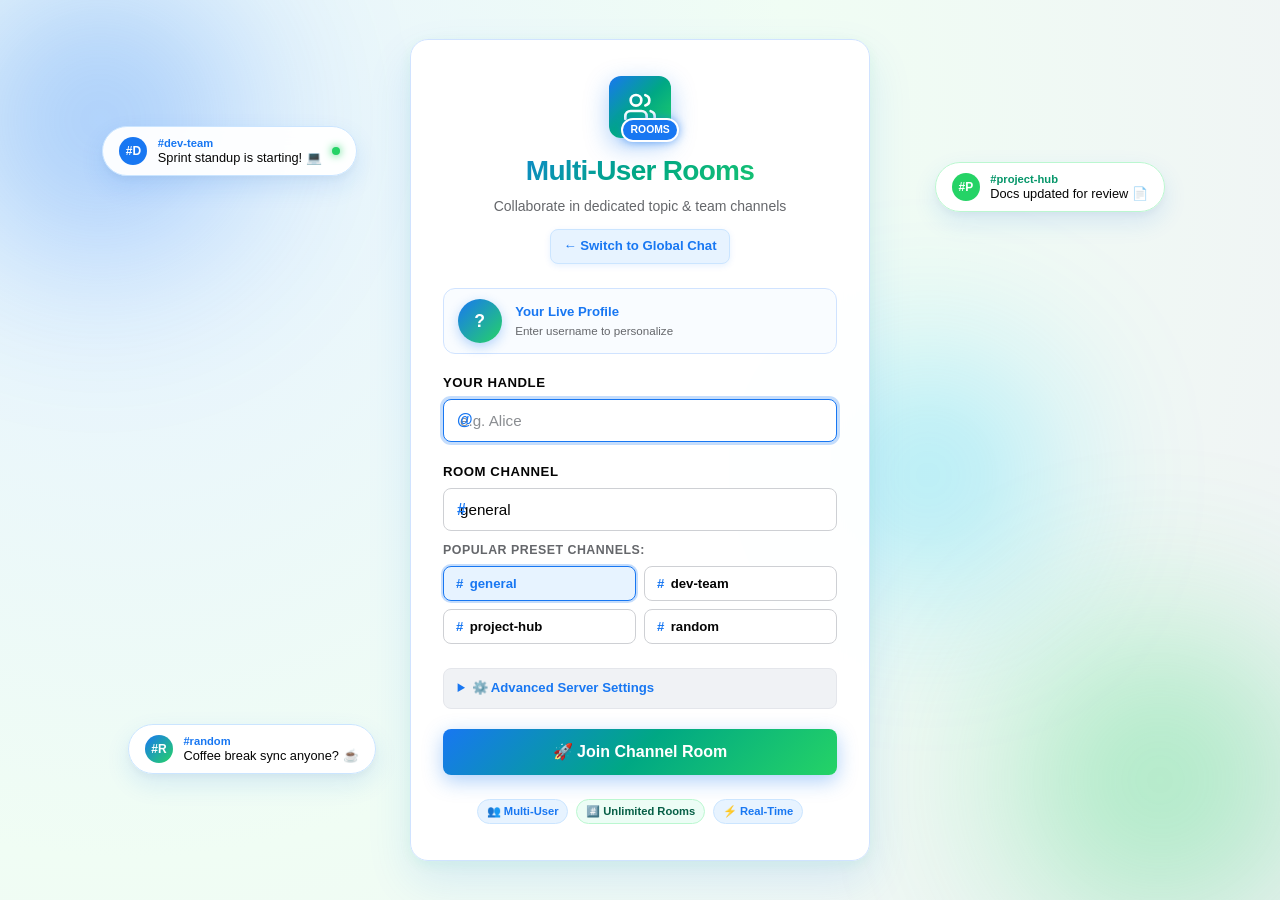
==== commit 41e26873: "style(frontend): apply WhatsApp Green and Facebook Blue fusion color theme" ====
--- a/frontend/rooms.html
+++ b/frontend/rooms.html
@@ -19,9 +19,9 @@
       <div class="ambient-glow glow-2"></div>
       <div class="ambient-glow glow-3"></div>
 
-      <!-- Floating Decorative Room Bubbles -->
+      <!-- Floating Decorative Room Bubbles (Facebook & WhatsApp Fusion) -->
       <div class="floating-bubble bubble-left-top">
-        <span class="bubble-avatar" style="background: linear-gradient(135deg, #6366f1, #a855f7);">#D</span>
+        <span class="bubble-avatar" style="background: #1877f2;">#D</span>
         <div class="bubble-content">
           <span class="bubble-user">#dev-team</span>
           <span class="bubble-msg">Sprint standup is starting! 💻</span>
@@ -30,18 +30,18 @@
       </div>
 
       <div class="floating-bubble bubble-right-top">
-        <span class="bubble-avatar" style="background: linear-gradient(135deg, #06b6d4, #10b981);">#P</span>
+        <span class="bubble-avatar" style="background: #25d366;">#P</span>
         <div class="bubble-content">
-          <span class="bubble-user">#project-hub</span>
+          <span class="bubble-user" style="color: #059669;">#project-hub</span>
           <span class="bubble-msg">Docs updated for review 📄</span>
         </div>
       </div>
 
       <div class="floating-bubble bubble-left-bottom">
-        <span class="bubble-avatar" style="background: linear-gradient(135deg, #f43f5e, #fb923c);">#R</span>
+        <span class="bubble-avatar" style="background: linear-gradient(135deg, #1877f2, #25d366);">#R</span>
         <div class="bubble-content">
           <span class="bubble-user">#random</span>
-          <span class="bubble-msg">Coffee break anyone? ☕</span>
+          <span class="bubble-msg">Coffee break sync anyone? ☕</span>
         </div>
       </div>
 
--- a/frontend/style.css
+++ b/frontend/style.css
@@ -1,43 +1,69 @@
 /* ==========================================================================
-   CSS VARIABLES & DESIGN SYSTEM
+   CSS VARIABLES & DESIGN SYSTEM - WHATSAPP + FACEBOOK FUSION THEME
    ========================================================================== */
 :root {
-  --primary: #4f46e5;
-  --primary-hover: #4338ca;
-  --primary-light: #eef2ff;
-  --primary-dark: #3730a3;
-  --bg-app: #0f172a;
-  --bg-surface: #1e293b;
-  --bg-surface-elevated: #334155;
-  --bg-surface-subtle: #1e293b80;
-  --border-color: #334155;
-  --border-focus: #6366f1;
-  --text-main: #f8fafc;
-  --text-muted: #94a3b8;
-  --text-dim: #64748b;
+  /* Facebook Brand Palette */
+  --fb-blue: #1877f2;
+  --fb-blue-hover: #166fe5;
+  --fb-blue-light: #e7f3ff;
+  --fb-blue-dark: #0d65d9;
+
+  /* WhatsApp Brand Palette */
+  --wa-green: #25d366;
+  --wa-green-hover: #20ba5a;
+  --wa-green-teal: #00a884;
+  --wa-green-dark: #075e54;
+  --wa-green-light: #d9fdd3;
+  --wa-mint-tint: #ecfdf5;
+
+  /* Theme Primary (Facebook Blue) & Accent (WhatsApp Green) */
+  --primary: #1877f2;
+  --primary-hover: #166fe5;
+  --primary-light: #e7f3ff;
+  --primary-dark: #0d65d9;
+  --accent: #25d366;
+  --accent-hover: #00a884;
+
+  /* Clean Backgrounds (Facebook Canvas + Pure White Surfaces) */
+  --bg-app: #f0f2f5;              /* Facebook signature clean light canvas */
+  --bg-surface: #ffffff;          /* Pure crisp white */
+  --bg-surface-elevated: #f8fafc;
+  --bg-surface-subtle: #f0f2f5;
+  --border-color: #e4e6eb;         /* Soft Facebook border */
+  --border-focus: #1877f2;         /* Facebook Blue focus ring */
   
-  --color-online: #10b981;
-  --color-offline: #64748b;
-  --color-danger: #ef4444;
-  --color-danger-bg: #451a1a;
-  --color-warning: #f59e0b;
-  --color-joined: #10b981;
-  --color-left: #f97316;
-
-  --outgoing-bg: #4f46e5;
-  --outgoing-text: #ffffff;
-  --incoming-bg: #273549;
-  --incoming-text: #f8fafc;
-
-  --radius-sm: 6px;
-  --radius-md: 10px;
-  --radius-lg: 16px;
+  /* Typography Colors */
+  --text-main: #050505;           /* Facebook high-contrast dark text */
+  --text-muted: #65676b;          /* Facebook secondary text */
+  --text-dim: #8a8d91;            /* Subtle placeholder text */
+
+  /* Status Colors */
+  --color-online: #25d366;         /* WhatsApp vibrant online green */
+  --color-offline: #8a8d91;
+  --color-danger: #e41e3f;
+  --color-danger-bg: #fde8e8;
+  --color-warning: #f7b125;
+  --color-joined: #25d366;
+  --color-left: #fa3e3e;
+
+  /* Chat Bubbles (WhatsApp light green outgoing + Facebook crisp incoming) */
+  --outgoing-bg: #d9fdd3;         /* WhatsApp iconic light green bubble */
+  --outgoing-text: #054640;       /* WhatsApp deep readable forest green */
+  --outgoing-time: #00a884;       /* WhatsApp teal timestamp */
+  --incoming-bg: #ffffff;         /* Pure crisp white bubble */
+  --incoming-text: #050505;       /* Facebook deep black text */
+  --incoming-border: #e4e6eb;
+
+  /* Radii & Shadows */
+  --radius-sm: 8px;
+  --radius-md: 12px;
+  --radius-lg: 18px;
   --radius-full: 9999px;
 
-  --shadow-sm: 0 1px 2px 0 rgba(0, 0, 0, 0.2);
-  --shadow-md: 0 4px 6px -1px rgba(0, 0, 0, 0.3), 0 2px 4px -2px rgba(0, 0, 0, 0.3);
-  --shadow-lg: 0 10px 15px -3px rgba(0, 0, 0, 0.4), 0 4px 6px -4px rgba(0, 0, 0, 0.4);
-  --font-family: 'Inter', -apple-system, BlinkMacSystemFont, 'Segoe UI', Roboto, sans-serif;
+  --shadow-sm: 0 1px 2px rgba(0, 0, 0, 0.08);
+  --shadow-md: 0 4px 14px rgba(24, 119, 242, 0.12), 0 2px 6px rgba(37, 211, 102, 0.08);
+  --shadow-lg: 0 12px 28px rgba(0, 0, 0, 0.12), 0 4px 12px rgba(24, 119, 242, 0.15);
+  --font-family: -apple-system, BlinkMacSystemFont, 'Segoe UI', Roboto, Helvetica, Arial, sans-serif;
   --transition-fast: 0.15s ease;
   --transition-normal: 0.25s ease;
 }
@@ -85,39 +111,39 @@
 }
 
 /* ==========================================================================
-   JOIN / LOGIN SCREEN (COLORFUL & MODERN CHAT VIBES)
+   JOIN / LOGIN SCREEN (WHATSAPP & FACEBOOK VIBRANT COMBINATION)
    ========================================================================== */
 #join-screen {
   align-items: center;
   justify-content: center;
   padding: 1.5rem;
-  background: radial-gradient(circle at 10% 20%, #1e1b4b 0%, #0f172a 50%, #020617 100%);
+  background: radial-gradient(circle at 10% 20%, #e7f3ff 0%, #f0fdf4 50%, #f0f2f5 100%);
   position: relative;
   overflow: hidden;
 }
 
-/* Ambient Glowing Orbs */
+/* Ambient Glowing Orbs - Facebook Blue & WhatsApp Green */
 .ambient-glow {
   position: absolute;
   border-radius: 50%;
   filter: blur(80px);
   pointer-events: none;
-  opacity: 0.6;
+  opacity: 0.5;
   animation: floatOrb 12s ease-in-out infinite alternate;
 }
 
 .glow-1 {
-  width: 380px;
-  height: 380px;
-  background: radial-gradient(circle, #6366f1 0%, #4338ca00 70%);
-  top: -60px;
-  left: -80px;
+  width: 400px;
+  height: 400px;
+  background: radial-gradient(circle, #1877f2 0%, #1877f200 70%);
+  top: -80px;
+  left: -100px;
 }
 
 .glow-2 {
   width: 440px;
   height: 440px;
-  background: radial-gradient(circle, #ec4899 0%, #d946ef00 70%);
+  background: radial-gradient(circle, #25d366 0%, #25d36600 70%);
   bottom: -100px;
   right: -100px;
   animation-duration: 16s;
@@ -126,8 +152,8 @@
 .glow-3 {
   width: 320px;
   height: 320px;
-  background: radial-gradient(circle, #06b6d4 0%, #0284c700 70%);
-  top: 40%;
+  background: radial-gradient(circle, #00c6ff 0%, #00c6ff00 70%);
+  top: 35%;
   right: 15%;
   animation-duration: 10s;
 }
@@ -138,19 +164,19 @@
   100% { transform: translate(-20px, -30px) scale(0.95); }
 }
 
-/* Floating Real-Time Chat Bubbles */
+/* Floating Real-Time Chat Bubbles (WhatsApp & Messenger Style) */
 .floating-bubble {
   position: absolute;
   display: flex;
   align-items: center;
   gap: 0.65rem;
-  background: rgba(30, 41, 59, 0.7);
+  background: rgba(255, 255, 255, 0.95);
   backdrop-filter: blur(12px);
   -webkit-backdrop-filter: blur(12px);
-  border: 1px solid rgba(255, 255, 255, 0.12);
+  border: 1px solid #d0e3ff;
   padding: 0.6rem 1rem;
   border-radius: var(--radius-full);
-  box-shadow: 0 10px 25px rgba(0, 0, 0, 0.4);
+  box-shadow: 0 10px 25px rgba(24, 119, 242, 0.12), 0 4px 8px rgba(0, 0, 0, 0.04);
   z-index: 2;
   pointer-events: none;
   animation: floatBubble 6s ease-in-out infinite;
@@ -160,18 +186,21 @@
   top: 14%;
   left: 8%;
   animation-delay: 0s;
+  border-color: #cbe5ff;
 }
 
 .bubble-right-top {
   top: 18%;
   right: 9%;
   animation-delay: 1.5s;
+  border-color: #bbf7d0;
 }
 
 .bubble-left-bottom {
   bottom: 14%;
   left: 10%;
   animation-delay: 3s;
+  border-color: #cbe5ff;
 }
 
 @keyframes floatBubble {
@@ -199,13 +228,13 @@
 .bubble-user {
   font-size: 0.7rem;
   font-weight: 700;
-  color: #94a3b8;
+  color: #1877f2;
   line-height: 1.2;
 }
 
 .bubble-msg {
   font-size: 0.8rem;
-  color: #f8fafc;
+  color: #050505;
   font-weight: 500;
   line-height: 1.2;
 }
@@ -214,21 +243,21 @@
   width: 8px;
   height: 8px;
   border-radius: 50%;
-  background-color: #10b981;
-  box-shadow: 0 0 8px #10b981;
+  background-color: #25d366;
+  box-shadow: 0 0 8px #25d366;
 }
 
 /* Glassmorphism Join Card */
 .join-card {
   width: 100%;
   max-width: 460px;
-  background: rgba(30, 41, 59, 0.75);
+  background: rgba(255, 255, 255, 0.96);
   backdrop-filter: blur(20px);
   -webkit-backdrop-filter: blur(20px);
-  border: 1px solid rgba(255, 255, 255, 0.12);
+  border: 1px solid #d0e3ff;
   border-radius: var(--radius-lg);
   padding: 2.25rem 2rem;
-  box-shadow: 0 20px 40px rgba(0, 0, 0, 0.5), 0 0 40px rgba(99, 102, 241, 0.15);
+  box-shadow: 0 20px 45px rgba(24, 119, 242, 0.12), 0 4px 15px rgba(37, 211, 102, 0.08);
   animation: fadeIn 0.4s ease-out;
   position: relative;
   z-index: 5;
@@ -245,49 +274,39 @@
   margin-bottom: 0.75rem;
 }
 
-.brand-icon.gradient-glow {
-  width: 62px;
-  height: 62px;
-  background: linear-gradient(135deg, #6366f1 0%, #a855f7 50%, #ec4899 100%);
-  color: white;
-  border-radius: var(--radius-md);
-  display: flex;
-  align-items: center;
-  justify-content: center;
-  box-shadow: 0 8px 24px rgba(168, 85, 247, 0.45);
-}
-
+/* Facebook to WhatsApp Gradient Brand Icon */
+.brand-icon.gradient-glow,
 .brand-icon.gradient-glow-rooms {
   width: 62px;
   height: 62px;
-  background: linear-gradient(135deg, #06b6d4 0%, #3b82f6 50%, #8b5cf6 100%);
+  background: linear-gradient(135deg, #1877f2 0%, #00a884 50%, #25d366 100%);
   color: white;
   border-radius: var(--radius-md);
   display: flex;
   align-items: center;
   justify-content: center;
-  box-shadow: 0 8px 24px rgba(6, 182, 212, 0.45);
+  box-shadow: 0 8px 24px rgba(24, 119, 242, 0.35);
 }
 
 .status-pulse-badge {
   position: absolute;
   bottom: -4px;
   right: -8px;
-  background: #10b981;
-  color: #064e3b;
+  background: #25d366;
+  color: white;
   font-size: 0.65rem;
   font-weight: 800;
-  padding: 0.1rem 0.4rem;
+  padding: 0.15rem 0.45rem;
   border-radius: var(--radius-full);
-  border: 2px solid #1e293b;
-  box-shadow: 0 0 10px #10b981;
+  border: 2px solid #ffffff;
+  box-shadow: 0 0 10px rgba(37, 211, 102, 0.6);
   animation: pulseBadge 2s infinite;
 }
 
 .status-pulse-badge.rooms-badge {
-  background: #38bdf8;
-  color: #0c4a6e;
-  box-shadow: 0 0 10px #38bdf8;
+  background: #1877f2;
+  color: white;
+  box-shadow: 0 0 10px rgba(24, 119, 242, 0.6);
 }
 
 @keyframes pulseBadge {
@@ -295,11 +314,12 @@
   50% { transform: scale(1.08); }
 }
 
+/* Facebook Blue to WhatsApp Green Title */
 .gradient-title {
   font-size: 1.75rem;
   font-weight: 800;
   letter-spacing: -0.025em;
-  background: linear-gradient(135deg, #ffffff 0%, #c7d2fe 50%, #f472b6 100%);
+  background: linear-gradient(135deg, #1877f2 0%, #00a884 50%, #25d366 100%);
   -webkit-background-clip: text;
   -webkit-text-fill-color: transparent;
   margin-bottom: 0.25rem;
@@ -307,7 +327,7 @@
 
 .brand-subtitle {
   font-size: 0.875rem;
-  color: #94a3b8;
+  color: #65676b;
 }
 
 .hero-nav-switch {
@@ -315,16 +335,17 @@
 }
 
 .gradient-border-btn {
-  background: rgba(49, 46, 129, 0.4);
-  border: 1px solid rgba(129, 140, 248, 0.4);
-  box-shadow: 0 2px 8px rgba(99, 102, 241, 0.15);
+  background: #e7f3ff;
+  border: 1px solid #cbe5ff;
+  color: #1877f2;
+  box-shadow: 0 2px 6px rgba(24, 119, 242, 0.1);
 }
 
 .gradient-border-btn:hover {
-  background: linear-gradient(135deg, #4f46e5 0%, #7c3aed 100%);
-  border-color: #818cf8;
+  background: linear-gradient(135deg, #1877f2 0%, #00a884 100%);
+  border-color: #1877f2;
   color: white;
-  box-shadow: 0 4px 14px rgba(99, 102, 241, 0.35);
+  box-shadow: 0 4px 14px rgba(24, 119, 242, 0.3);
 }
 
 /* Live Avatar Identity Box */
@@ -332,8 +353,8 @@
   display: flex;
   align-items: center;
   gap: 0.85rem;
-  background: rgba(15, 23, 42, 0.6);
-  border: 1px solid rgba(255, 255, 255, 0.08);
+  background: #e7f3ff40;
+  border: 1px solid #d0e3ff;
   border-radius: var(--radius-md);
   padding: 0.65rem 0.85rem;
   margin-bottom: 1.15rem;
@@ -350,8 +371,8 @@
   font-size: 1.1rem;
   font-weight: 700;
   color: white;
-  background: linear-gradient(135deg, #6366f1 0%, #a855f7 100%);
-  box-shadow: 0 4px 12px rgba(99, 102, 241, 0.3);
+  background: linear-gradient(135deg, #1877f2 0%, #25d366 100%);
+  box-shadow: 0 4px 12px rgba(24, 119, 242, 0.3);
   transition: all 0.2s ease;
   user-select: none;
 }
@@ -364,56 +385,12 @@
 .avatar-label {
   font-size: 0.825rem;
   font-weight: 700;
-  color: #f1f5f9;
+  color: #1877f2;
 }
 
 .avatar-sub {
   font-size: 0.725rem;
-  color: #64748b;
-}
-
-/* Glowing Input Wrapper */
-.glowing-input input[type="text"]:focus {
-  border-color: #a855f7;
-  box-shadow: 0 0 0 3px rgba(168, 85, 247, 0.28);
-}
-
-/* Vibrant Action Button */
-.btn-vibrant {
-  background: linear-gradient(135deg, #6366f1 0%, #8b5cf6 50%, #d946ef 100%);
-  color: white;
-  font-weight: 700;
-  font-size: 1rem;
-  padding: 0.85rem 1.25rem;
-  border-radius: var(--radius-sm);
-  box-shadow: 0 6px 20px rgba(139, 92, 246, 0.4);
-  transition: all var(--transition-fast);
-}
-
-.btn-vibrant:hover:not(:disabled) {
-  background: linear-gradient(135deg, #4f46e5 0%, #7c3aed 50%, #c026d3 100%);
-  box-shadow: 0 8px 26px rgba(139, 92, 246, 0.6);
-  transform: translateY(-1px);
-}
-
-/* Feature Highlights Pills */
-.feature-pills {
-  display: flex;
-  align-items: center;
-  justify-content: center;
-  gap: 0.5rem;
-  margin-top: 0.25rem;
-  flex-wrap: wrap;
-}
-
-.feature-pills .pill {
-  font-size: 0.7rem;
-  font-weight: 600;
-  color: #94a3b8;
-  background: rgba(15, 23, 42, 0.7);
-  border: 1px solid rgba(255, 255, 255, 0.08);
-  padding: 0.2rem 0.55rem;
-  border-radius: var(--radius-full);
+  color: #65676b;
 }
 
 /* Form Controls */
@@ -431,8 +408,8 @@
 
 .form-group label {
   font-size: 0.825rem;
-  font-weight: 600;
-  color: var(--text-muted);
+  font-weight: 700;
+  color: #050505;
   text-transform: uppercase;
   letter-spacing: 0.04em;
 }
@@ -446,8 +423,8 @@
 .input-icon {
   position: absolute;
   left: 0.875rem;
-  color: var(--text-dim);
-  font-weight: 600;
+  color: #1877f2;
+  font-weight: 700;
   font-size: 1rem;
   pointer-events: none;
 }
@@ -459,10 +436,10 @@
 input[type="text"] {
   width: 100%;
   padding: 0.75rem 1rem;
-  background-color: #0f172a;
-  border: 1px solid var(--border-color);
+  background-color: #ffffff;
+  border: 1px solid #ced0d4;
   border-radius: var(--radius-sm);
-  color: var(--text-main);
+  color: #050505;
   font-size: 0.95rem;
   font-family: inherit;
   transition: border-color var(--transition-fast), box-shadow var(--transition-fast);
@@ -470,23 +447,29 @@
 
 input[type="text"]:focus {
   outline: none;
-  border-color: var(--border-focus);
-  box-shadow: 0 0 0 3px rgba(99, 102, 241, 0.25);
+  border-color: #1877f2;
+  box-shadow: 0 0 0 3px rgba(24, 119, 242, 0.25);
 }
 
 input[type="text"]::placeholder {
-  color: var(--text-dim);
+  color: #8a8d91;
 }
 
 .input-hint {
   font-size: 0.75rem;
-  color: var(--text-dim);
+  color: #65676b;
+}
+
+/* Glowing Input Wrapper Focus */
+.glowing-input input[type="text"]:focus {
+  border-color: #1877f2;
+  box-shadow: 0 0 0 3px rgba(24, 119, 242, 0.25);
 }
 
 /* Collapsible Settings */
 .server-config-toggle {
-  background: #0f172a50;
-  border: 1px solid var(--border-color);
+  background: #f0f2f5;
+  border: 1px solid #e4e6eb;
   border-radius: var(--radius-sm);
   padding: 0.6rem 0.85rem;
   font-size: 0.825rem;
@@ -494,13 +477,13 @@
 
 .server-config-toggle summary {
   cursor: pointer;
-  color: var(--text-muted);
-  font-weight: 500;
+  color: #1877f2;
+  font-weight: 600;
   user-select: none;
 }
 
 .server-config-toggle summary:hover {
-  color: var(--text-main);
+  color: #166fe5;
 }
 
 .config-field {
@@ -508,7 +491,8 @@
 }
 
 .config-field code {
-  color: #a5b4fc;
+  color: #0d65d9;
+  font-weight: 600;
 }
 
 /* Buttons */
@@ -542,13 +526,14 @@
 }
 
 .btn-secondary {
-  background-color: var(--bg-surface-elevated);
-  color: var(--text-main);
-  border: 1px solid var(--border-color);
+  background-color: #ffffff;
+  color: #050505;
+  border: 1px solid #ced0d4;
 }
 
 .btn-secondary:hover:not(:disabled) {
-  background-color: #475569;
+  background-color: #f0f2f5;
+  color: #1877f2;
 }
 
 .btn-block {
@@ -560,10 +545,28 @@
   font-size: 0.825rem;
 }
 
+/* Vibrant Action Button - Fusion of Facebook Blue & WhatsApp Green */
+.btn-vibrant {
+  background: linear-gradient(135deg, #1877f2 0%, #00a884 50%, #25d366 100%);
+  color: white;
+  font-weight: 700;
+  font-size: 1rem;
+  padding: 0.85rem 1.25rem;
+  border-radius: var(--radius-sm);
+  box-shadow: 0 6px 20px rgba(24, 119, 242, 0.35);
+  transition: all var(--transition-fast);
+}
+
+.btn-vibrant:hover:not(:disabled) {
+  background: linear-gradient(135deg, #166fe5 0%, #008f6f 50%, #20ba5a 100%);
+  box-shadow: 0 8px 25px rgba(24, 119, 242, 0.5);
+  transform: translateY(-1px);
+}
+
 .icon-btn {
   background: transparent;
   border: none;
-  color: var(--text-muted);
+  color: #65676b;
   cursor: pointer;
   padding: 0.5rem;
   display: flex;
@@ -573,8 +576,34 @@
 }
 
 .icon-btn:hover {
-  color: var(--text-main);
-  background-color: var(--bg-surface-elevated);
+  color: #1877f2;
+  background-color: #e7f3ff;
+}
+
+/* Feature Highlights Pills (Alternating Facebook & WhatsApp Colors) */
+.feature-pills {
+  display: flex;
+  align-items: center;
+  justify-content: center;
+  gap: 0.5rem;
+  margin-top: 0.25rem;
+  flex-wrap: wrap;
+}
+
+.feature-pills .pill {
+  font-size: 0.7rem;
+  font-weight: 600;
+  color: #1877f2;
+  background: #e7f3ff;
+  border: 1px solid #cbe5ff;
+  padding: 0.2rem 0.55rem;
+  border-radius: var(--radius-full);
+}
+
+.feature-pills .pill:nth-child(2) {
+  color: #065f46;
+  background: #ecfdf5;
+  border-color: #bbf7d0;
 }
 
 /* Spinners */
@@ -599,7 +628,8 @@
   margin-bottom: 1.25rem;
   background-color: var(--color-danger-bg);
   border: 1px solid var(--color-danger);
-  color: #fca5a5;
+  color: #e41e3f;
+  font-weight: 600;
   animation: shake 0.3s ease;
 }
 
@@ -614,12 +644,13 @@
 .chat-header {
   height: 64px;
   min-height: 64px;
-  background-color: var(--bg-surface);
+  background-color: #ffffff;
   border-bottom: 1px solid var(--border-color);
   display: flex;
   align-items: center;
   justify-content: space-between;
   padding: 0 1.25rem;
+  box-shadow: 0 1px 3px rgba(0, 0, 0, 0.05);
   z-index: 10;
 }
 
@@ -636,14 +667,16 @@
 }
 
 .header-brand h2 {
-  font-size: 1rem;
-  font-weight: 700;
+  font-size: 1.05rem;
+  font-weight: 700;
+  color: #1877f2;
   line-height: 1.2;
 }
 
 .connection-status {
   font-size: 0.75rem;
   color: var(--color-online);
+  font-weight: 700;
   line-height: 1.2;
 }
 
@@ -676,7 +709,7 @@
 .chat-header-right {
   display: flex;
   align-items: center;
-  gap: 1rem;
+  gap: 0.75rem;
 }
 
 .current-user-badge {
@@ -684,15 +717,15 @@
   align-items: center;
   gap: 0.5rem;
   padding: 0.35rem 0.75rem;
-  background-color: #0f172a;
-  border: 1px solid var(--border-color);
+  background-color: #e7f3ff;
+  border: 1px solid #cbe5ff;
   border-radius: var(--radius-full);
 }
 
 .current-user-name {
   font-size: 0.85rem;
-  font-weight: 600;
-  color: var(--text-main);
+  font-weight: 700;
+  color: #1877f2;
   max-width: 120px;
   overflow: hidden;
   text-overflow: ellipsis;
@@ -705,6 +738,7 @@
   display: flex;
   overflow: hidden;
   position: relative;
+  background-color: var(--bg-app);
 }
 
 /* ==========================================================================
@@ -713,7 +747,7 @@
 .sidebar {
   width: 260px;
   min-width: 260px;
-  background-color: var(--bg-surface);
+  background-color: #ffffff;
   border-right: 1px solid var(--border-color);
   display: flex;
   flex-direction: column;
@@ -728,6 +762,7 @@
   align-items: center;
   justify-content: space-between;
   border-bottom: 1px solid var(--border-color);
+  background-color: #ffffff;
 }
 
 .sidebar-header h3 {
@@ -735,12 +770,13 @@
   font-weight: 700;
   text-transform: uppercase;
   letter-spacing: 0.05em;
-  color: var(--text-muted);
+  color: #050505;
 }
 
 .user-count-badge {
-  background-color: var(--bg-surface-elevated);
-  color: var(--text-main);
+  background-color: #e7f3ff;
+  color: #1877f2;
+  border: 1px solid #cbe5ff;
   font-size: 0.75rem;
   font-weight: 700;
   padding: 0.15rem 0.55rem;
@@ -751,6 +787,7 @@
   flex: 1;
   overflow-y: auto;
   padding: 0.75rem;
+  background-color: #ffffff;
 }
 
 .users-list {
@@ -770,12 +807,12 @@
 }
 
 .user-item:hover {
-  background-color: var(--bg-surface-elevated);
+  background-color: #f0f2f5;
 }
 
 .user-item.is-self {
-  background-color: #312e8140;
-  border: 1px solid #4338ca40;
+  background-color: #e7f3ff;
+  border: 1px solid #cbe5ff;
 }
 
 .user-avatar-wrap {
@@ -790,14 +827,14 @@
   height: 8px;
   border-radius: 50%;
   background-color: var(--color-online);
-  border: 1.5px solid var(--bg-surface);
+  border: 1.5px solid #ffffff;
 }
 
 .user-name-text {
   flex: 1;
   font-size: 0.875rem;
-  font-weight: 500;
-  color: var(--text-main);
+  font-weight: 600;
+  color: #050505;
   overflow: hidden;
   text-overflow: ellipsis;
   white-space: nowrap;
@@ -805,11 +842,11 @@
 
 .self-tag {
   font-size: 0.7rem;
-  background-color: var(--primary);
+  background-color: #1877f2;
   color: white;
   padding: 0.1rem 0.35rem;
   border-radius: var(--radius-sm);
-  font-weight: 600;
+  font-weight: 700;
 }
 
 /* User Avatars */
@@ -824,7 +861,7 @@
   font-size: 0.8rem;
   color: white;
   user-select: none;
-  background-color: #6366f1;
+  background-color: #1877f2;
 }
 
 .avatar-sm {
@@ -842,7 +879,7 @@
   flex-direction: column;
   height: 100%;
   position: relative;
-  background-color: var(--bg-app);
+  background-color: #f0f2f5;
   overflow: hidden;
 }
 
@@ -855,7 +892,8 @@
   z-index: 15;
   background-color: var(--color-danger-bg);
   border: 1px solid var(--color-danger);
-  color: #fca5a5;
+  color: #e41e3f;
+  font-weight: 600;
   font-size: 0.85rem;
   padding: 0.5rem 1rem;
   border-radius: var(--radius-full);
@@ -872,12 +910,13 @@
   flex-direction: column;
   gap: 0.85rem;
   scroll-behavior: smooth;
+  background-color: #f0f2f5;
 }
 
 .empty-state {
   margin: auto;
   text-align: center;
-  color: var(--text-dim);
+  color: #65676b;
   display: flex;
   flex-direction: column;
   align-items: center;
@@ -887,7 +926,7 @@
 
 .empty-icon {
   font-size: 2.5rem;
-  opacity: 0.6;
+  opacity: 0.75;
 }
 
 /* Message Rows */
@@ -908,7 +947,7 @@
   margin-right: auto;
 }
 
-/* Message Bubbles */
+/* Message Bubbles - WhatsApp Green Outgoing & Facebook White Incoming */
 .message-bubble {
   padding: 0.65rem 0.95rem;
   border-radius: var(--radius-md);
@@ -916,12 +955,13 @@
   line-height: 1.45;
   position: relative;
   word-break: break-word;
-  box-shadow: var(--shadow-sm);
+  box-shadow: 0 1px 2px rgba(0, 0, 0, 0.08);
 }
 
 .message-row.outgoing .message-bubble {
   background-color: var(--outgoing-bg);
   color: var(--outgoing-text);
+  border: 1px solid #bcf4bc;
   border-bottom-right-radius: 2px;
 }
 
@@ -929,7 +969,7 @@
   background-color: var(--incoming-bg);
   color: var(--incoming-text);
   border-bottom-left-radius: 2px;
-  border: 1px solid var(--border-color);
+  border: 1px solid #e4e6eb;
 }
 
 .message-header {
@@ -943,20 +983,20 @@
 .sender-name {
   font-size: 0.775rem;
   font-weight: 700;
-  color: #a5b4fc;
+  color: #1877f2;
 }
 
 .message-row.outgoing .sender-name {
-  color: #e0e7ff;
+  color: #054640;
 }
 
 .message-time {
   font-size: 0.7rem;
-  color: var(--text-dim);
+  color: #8a8d91;
 }
 
 .message-row.outgoing .message-time {
-  color: #c7d2fe;
+  color: #00a884;
 }
 
 .message-text {
@@ -970,33 +1010,40 @@
   padding: 0.3rem 0.85rem;
   border-radius: var(--radius-full);
   font-size: 0.775rem;
-  font-weight: 500;
+  font-weight: 600;
   display: inline-flex;
   align-items: center;
   gap: 0.4rem;
-  background-color: var(--bg-surface-elevated);
-  color: var(--text-muted);
+  background-color: #ffffff;
+  color: #65676b;
+  border: 1px solid #e4e6eb;
   box-shadow: var(--shadow-sm);
   animation: fadeIn 0.2s ease-out;
 }
 
 .system-notification.joined {
-  border-left: 3px solid var(--color-joined);
+  border-left: 3px solid #25d366;
+  background-color: #ecfdf5;
+  color: #065f46;
 }
 
 .system-notification.left {
-  border-left: 3px solid var(--color-left);
+  border-left: 3px solid #fa3e3e;
+  background-color: #fef2f2;
+  color: #991b1b;
 }
 
 .system-notification.history-divider {
-  border-left: 3px solid var(--primary);
+  border-left: 3px solid #1877f2;
+  background-color: #e7f3ff;
+  color: #0d65d9;
   font-style: italic;
   font-size: 0.75rem;
 }
 
 .system-notification.error-notice {
   border-left: 3px solid var(--color-danger);
-  color: #fca5a5;
+  color: #e41e3f;
   background-color: var(--color-danger-bg);
 }
 
@@ -1007,13 +1054,13 @@
   left: 50%;
   transform: translateX(-50%);
   z-index: 10;
-  background-color: var(--bg-surface-elevated);
-  color: var(--text-main);
-  border: 1px solid var(--border-color);
+  background-color: #ffffff;
+  color: #1877f2;
+  border: 1px solid #cbe5ff;
   border-radius: var(--radius-full);
   padding: 0.4rem 0.85rem;
   font-size: 0.8rem;
-  font-weight: 600;
+  font-weight: 700;
   display: flex;
   align-items: center;
   gap: 0.4rem;
@@ -1023,8 +1070,8 @@
 }
 
 .scroll-bottom-btn:hover {
-  background-color: var(--primary);
-  border-color: var(--primary);
+  background-color: #1877f2;
+  border-color: #1877f2;
   color: white;
 }
 
@@ -1033,7 +1080,7 @@
    ========================================================================== */
 .chat-footer {
   padding: 0.85rem 1.25rem;
-  background-color: var(--bg-surface);
+  background-color: #ffffff;
   border-top: 1px solid var(--border-color);
 }
 
@@ -1048,16 +1095,132 @@
 }
 
 .message-input-wrapper input {
-  padding: 0.75rem 1rem;
+  padding: 0.75rem 1.15rem;
   border-radius: var(--radius-full);
   font-size: 0.95rem;
+  background-color: #f0f2f5;
+  border: 1px solid #ced0d4;
+  color: #050505;
+}
+
+.message-input-wrapper input:focus {
+  background-color: #ffffff;
+  border-color: #1877f2;
+  box-shadow: 0 0 0 3px rgba(24, 119, 242, 0.2);
 }
 
 .send-btn {
+  background: linear-gradient(135deg, #1877f2 0%, #00a884 50%, #25d366 100%);
   border-radius: var(--radius-full);
   padding: 0.75rem 1.25rem;
   gap: 0.4rem;
   flex-shrink: 0;
+  color: white;
+  box-shadow: 0 2px 8px rgba(24, 119, 242, 0.3);
+}
+
+.send-btn:hover {
+  background: linear-gradient(135deg, #166fe5 0%, #008f6f 50%, #20ba5a 100%);
+  box-shadow: 0 4px 12px rgba(24, 119, 242, 0.45);
+}
+
+/* ==========================================================================
+   MULTI-USER ROOM CHAT SPECIFIC STYLES
+   ========================================================================== */
+.nav-link-btn {
+  display: inline-flex;
+  align-items: center;
+  gap: 0.4rem;
+  padding: 0.4rem 0.8rem;
+  border-radius: var(--radius-sm);
+  background-color: #e7f3ff;
+  border: 1px solid #cbe5ff;
+  color: #1877f2;
+  font-size: 0.825rem;
+  text-decoration: none;
+  font-weight: 700;
+  transition: all var(--transition-fast);
+}
+
+.nav-link-btn:hover {
+  background: linear-gradient(135deg, #1877f2 0%, #00a884 100%);
+  border-color: #1877f2;
+  color: white;
+}
+
+.room-presets-label {
+  font-size: 0.775rem;
+  font-weight: 700;
+  color: #65676b;
+  text-transform: uppercase;
+  letter-spacing: 0.04em;
+  margin-top: 0.25rem;
+}
+
+.room-presets-grid {
+  display: grid;
+  grid-template-columns: repeat(2, 1fr);
+  gap: 0.5rem;
+  margin-bottom: 0.25rem;
+}
+
+.room-preset-btn {
+  background-color: #ffffff;
+  border: 1px solid #ced0d4;
+  border-radius: var(--radius-sm);
+  padding: 0.55rem 0.75rem;
+  color: #050505;
+  font-size: 0.825rem;
+  font-weight: 600;
+  cursor: pointer;
+  display: flex;
+  align-items: center;
+  gap: 0.4rem;
+  transition: all var(--transition-fast);
+  font-family: inherit;
+  text-align: left;
+}
+
+.room-preset-btn:hover {
+  background-color: #e7f3ff;
+  border-color: #1877f2;
+  color: #1877f2;
+}
+
+.room-preset-btn.selected {
+  background-color: #e7f3ff;
+  border-color: #1877f2;
+  color: #1877f2;
+  font-weight: 700;
+  box-shadow: 0 0 0 2px rgba(24, 119, 242, 0.25);
+}
+
+.room-hash {
+  color: #1877f2;
+  font-weight: 700;
+}
+
+.room-header-badge {
+  display: inline-flex;
+  align-items: center;
+  gap: 0.35rem;
+  background-color: #e7f3ff;
+  border: 1px solid #cbe5ff;
+  color: #1877f2;
+  padding: 0.2rem 0.6rem;
+  border-radius: var(--radius-sm);
+  font-size: 0.8rem;
+  font-weight: 700;
+  letter-spacing: 0.02em;
+}
+
+.room-context-pill {
+  font-size: 0.7rem;
+  background-color: #f0f2f5;
+  color: #65676b;
+  padding: 0.1rem 0.4rem;
+  border-radius: var(--radius-sm);
+  margin-left: 0.4rem;
 }
 
 /* ==========================================================================
@@ -1113,7 +1276,7 @@
     bottom: 0;
     height: 100%;
     transform: translateX(-100%);
-    box-shadow: var(--shadow-lg);
+    box-shadow: 0 10px 25px rgba(0, 0, 0, 0.15);
   }
 
   .sidebar.open {
@@ -1126,7 +1289,7 @@
     left: 0;
     right: 0;
     bottom: 0;
-    background-color: rgba(0, 0, 0, 0.6);
+    background-color: rgba(5, 5, 5, 0.4);
     z-index: 18;
     backdrop-filter: blur(2px);
   }
@@ -1143,101 +1306,3 @@
     max-width: 80px;
   }
 }
-
-/* ==========================================================================
-   MULTI-USER ROOM CHAT SPECIFIC STYLES
-   ========================================================================== */
-.nav-link-btn {
-  display: inline-flex;
-  align-items: center;
-  gap: 0.4rem;
-  padding: 0.4rem 0.8rem;
-  border-radius: var(--radius-sm);
-  background-color: #312e8140;
-  border: 1px solid #4338ca50;
-  color: #c7d2fe;
-  font-size: 0.825rem;
-  text-decoration: none;
-  font-weight: 500;
-  transition: all var(--transition-fast);
-}
-
-.nav-link-btn:hover {
-  background-color: var(--primary);
-  border-color: var(--primary);
-  color: white;
-}
-
-.room-presets-label {
-  font-size: 0.775rem;
-  font-weight: 600;
-  color: var(--text-dim);
-  text-transform: uppercase;
-  letter-spacing: 0.04em;
-  margin-top: 0.25rem;
-}
-
-.room-presets-grid {
-  display: grid;
-  grid-template-columns: repeat(2, 1fr);
-  gap: 0.5rem;
-  margin-bottom: 0.25rem;
-}
-
-.room-preset-btn {
-  background-color: #0f172a;
-  border: 1px solid var(--border-color);
-  border-radius: var(--radius-sm);
-  padding: 0.55rem 0.75rem;
-  color: var(--text-muted);
-  font-size: 0.825rem;
-  font-weight: 500;
-  cursor: pointer;
-  display: flex;
-  align-items: center;
-  gap: 0.4rem;
-  transition: all var(--transition-fast);
-  font-family: inherit;
-  text-align: left;
-}
-
-.room-preset-btn:hover {
-  background-color: var(--bg-surface-elevated);
-  border-color: var(--border-focus);
-  color: var(--text-main);
-}
-
-.room-preset-btn.selected {
-  background-color: #312e8160;
-  border-color: var(--primary);
-  color: #e0e7ff;
-  font-weight: 600;
-}
-
-.room-hash {
-  color: #818cf8;
-  font-weight: 700;
-}
-
-.room-header-badge {
-  display: inline-flex;
-  align-items: center;
-  gap: 0.35rem;
-  background-color: #312e8140;
-  border: 1px solid #4338ca60;
-  color: #a5b4fc;
-  padding: 0.2rem 0.6rem;
-  border-radius: var(--radius-sm);
-  font-size: 0.8rem;
-  font-weight: 600;
-  letter-spacing: 0.02em;
-}
-
-.room-context-pill {
-  font-size: 0.7rem;
-  background-color: #334155;
-  color: #94a3b8;
-  padding: 0.1rem 0.4rem;
-  border-radius: var(--radius-sm);
-  margin-left: 0.4rem;
-}
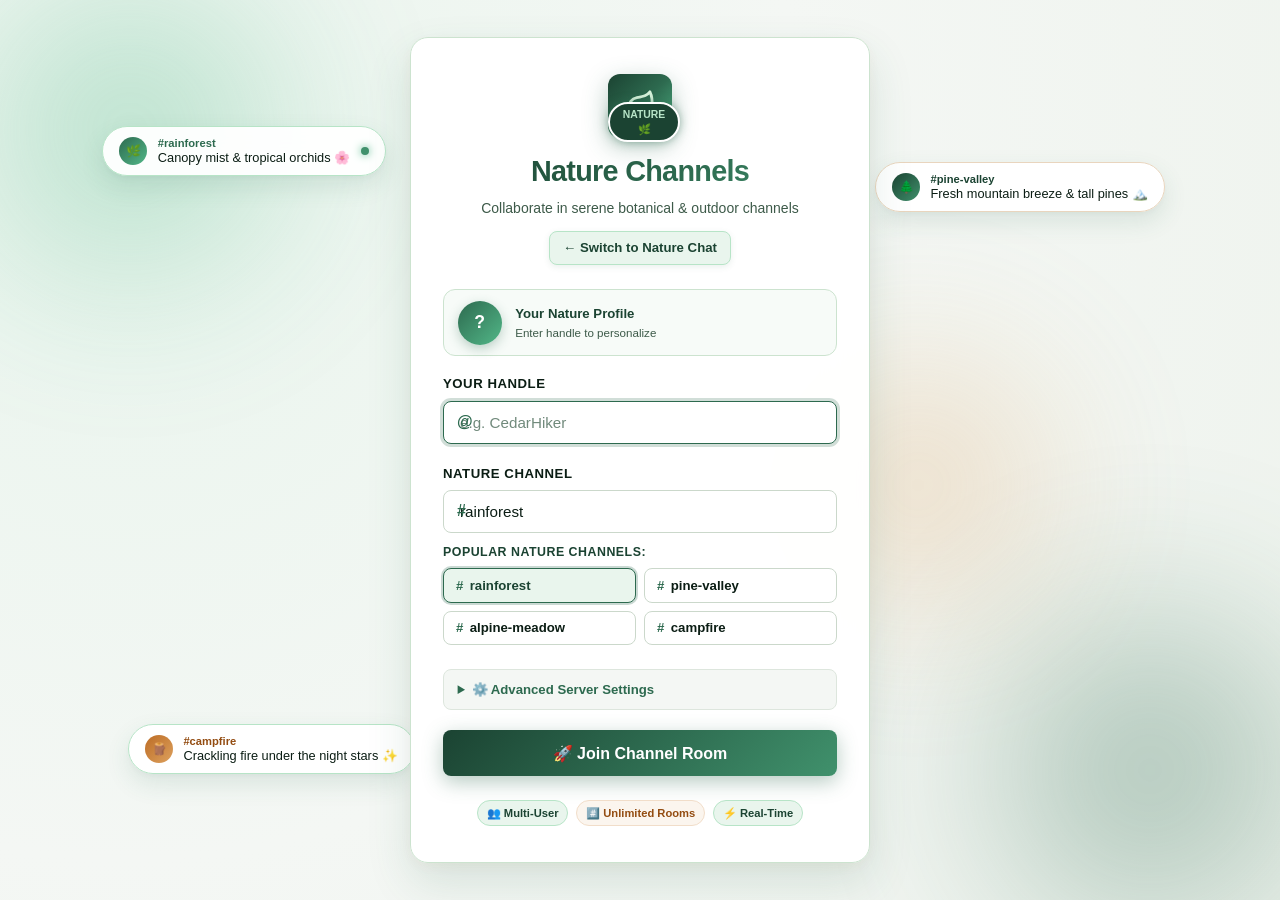
==== commit 524f23d7: "style(frontend): implement realistic botanical nature-based theme and wallpaper" ====
--- a/frontend/rooms.html
+++ b/frontend/rooms.html
@@ -14,34 +14,34 @@
 
     <!-- ================= JOIN / ROOM SELECTION SCREEN ================= -->
     <section id="join-screen" class="screen active">
-      <!-- Ambient Colorful Glow Orbs -->
+      <!-- Sunlit Dappled Glow Orbs (Komorebi Forest Canopy) -->
       <div class="ambient-glow glow-1"></div>
       <div class="ambient-glow glow-2"></div>
       <div class="ambient-glow glow-3"></div>
 
-      <!-- Floating Decorative Room Bubbles (Facebook & WhatsApp Fusion) -->
+      <!-- Floating Decorative Room Bubbles (Realistic Botanical Nature) -->
       <div class="floating-bubble bubble-left-top">
-        <span class="bubble-avatar" style="background: #1877f2;">#D</span>
+        <span class="bubble-avatar" style="background: linear-gradient(135deg, #2d6a4f, #52b788);">🌿</span>
         <div class="bubble-content">
-          <span class="bubble-user">#dev-team</span>
-          <span class="bubble-msg">Sprint standup is starting! 💻</span>
+          <span class="bubble-user">#rainforest</span>
+          <span class="bubble-msg">Canopy mist & tropical orchids 🌸</span>
         </div>
         <span class="live-dot"></span>
       </div>
 
       <div class="floating-bubble bubble-right-top">
-        <span class="bubble-avatar" style="background: #25d366;">#P</span>
+        <span class="bubble-avatar" style="background: linear-gradient(135deg, #1b4332, #40916c);">🌲</span>
         <div class="bubble-content">
-          <span class="bubble-user" style="color: #059669;">#project-hub</span>
-          <span class="bubble-msg">Docs updated for review 📄</span>
+          <span class="bubble-user" style="color: #1b4332;">#pine-valley</span>
+          <span class="bubble-msg">Fresh mountain breeze & tall pines 🏔️</span>
         </div>
       </div>
 
       <div class="floating-bubble bubble-left-bottom">
-        <span class="bubble-avatar" style="background: linear-gradient(135deg, #1877f2, #25d366);">#R</span>
+        <span class="bubble-avatar" style="background: linear-gradient(135deg, #bc6c25, #dda15e);">🪵</span>
         <div class="bubble-content">
-          <span class="bubble-user">#random</span>
-          <span class="bubble-msg">Coffee break sync anyone? ☕</span>
+          <span class="bubble-user" style="color: #934c11;">#campfire</span>
+          <span class="bubble-msg">Crackling fire under the night stars ✨</span>
         </div>
       </div>
 
@@ -49,22 +49,20 @@
         <div class="brand-header">
           <div class="brand-icon-wrapper">
             <div class="brand-icon gradient-glow-rooms">
-              <svg viewBox="0 0 24 24" width="32" height="32" fill="none" stroke="currentColor" stroke-width="2" stroke-linecap="round" stroke-linejoin="round">
-                <path d="M17 21v-2a4 4 0 0 0-4-4H5a4 4 0 0 0-4 4v2"></path>
-                <circle cx="9" cy="7" r="4"></circle>
-                <path d="M23 21v-2a4 4 0 0 0-3-3.87"></path>
-                <path d="M16 3.13a4 4 0 0 1 0 7.75"></path>
+              <svg viewBox="0 0 24 24" width="34" height="34" fill="none" stroke="currentColor" stroke-width="2" stroke-linecap="round" stroke-linejoin="round">
+                <path d="M11 20A7 7 0 0 1 9.8 6.1C15.5 5 17 4.48 19 2c1 2 2 4.5 1.4 10.2A7 7 0 0 1 11 20z"></path>
+                <path d="M2 21c0-3 1.85-5.36 5.08-6C9.5 14.52 12 13 13 12"></path>
               </svg>
             </div>
-            <span class="status-pulse-badge rooms-badge">ROOMS</span>
-          </div>
-
-          <h1 class="gradient-title">Multi-User Rooms</h1>
-          <p class="brand-subtitle">Collaborate in dedicated topic & team channels</p>
+            <span class="status-pulse-badge rooms-badge">NATURE 🌿</span>
+          </div>
+
+          <h1 class="gradient-title">Nature Channels</h1>
+          <p class="brand-subtitle">Collaborate in serene botanical & outdoor channels</p>
           
           <div class="hero-nav-switch">
-            <a href="index.html" class="nav-link-btn gradient-border-btn" title="Back to Global Chat">
-              <span>← Switch to Global Chat</span>
+            <a href="index.html" class="nav-link-btn gradient-border-btn" title="Back to Nature Chat">
+              <span>← Switch to Nature Chat</span>
             </a>
           </div>
         </div>
@@ -75,8 +73,8 @@
         <div class="avatar-preview-box">
           <div class="avatar-preview" id="join-avatar-preview">?</div>
           <div class="avatar-meta">
-            <span class="avatar-label">Your Live Profile</span>
-            <span class="avatar-sub" id="avatar-sub-text">Enter username to personalize</span>
+            <span class="avatar-label">Your Nature Profile</span>
+            <span class="avatar-sub" id="avatar-sub-text">Enter handle to personalize</span>
           </div>
         </div>
 
@@ -89,7 +87,7 @@
                 type="text" 
                 id="username-input" 
                 name="username" 
-                placeholder="e.g. Alice" 
+                placeholder="e.g. CedarHiker" 
                 maxlength="25" 
                 required 
                 autofocus
@@ -98,33 +96,33 @@
           </div>
 
           <div class="form-group">
-            <label for="room-input">Room Channel</label>
+            <label for="room-input">Nature Channel</label>
             <div class="input-wrapper glowing-input">
               <span class="input-icon">#</span>
               <input 
                 type="text" 
                 id="room-input" 
                 name="room" 
-                value="general" 
-                placeholder="e.g. general, dev-team, gaming" 
+                value="rainforest" 
+                placeholder="e.g. rainforest, pine-valley, campfire" 
                 maxlength="30" 
                 required
               >
             </div>
             
-            <span class="room-presets-label">Popular Preset Channels:</span>
+            <span class="room-presets-label">Popular Nature Channels:</span>
             <div class="room-presets-grid">
-              <button type="button" class="room-preset-btn selected" data-room="general">
-                <span class="room-hash">#</span> general
-              </button>
-              <button type="button" class="room-preset-btn" data-room="dev-team">
-                <span class="room-hash">#</span> dev-team
-              </button>
-              <button type="button" class="room-preset-btn" data-room="project-hub">
-                <span class="room-hash">#</span> project-hub
-              </button>
-              <button type="button" class="room-preset-btn" data-room="random">
-                <span class="room-hash">#</span> random
+              <button type="button" class="room-preset-btn selected" data-room="rainforest">
+                <span class="room-hash">#</span> rainforest
+              </button>
+              <button type="button" class="room-preset-btn" data-room="pine-valley">
+                <span class="room-hash">#</span> pine-valley
+              </button>
+              <button type="button" class="room-preset-btn" data-room="alpine-meadow">
+                <span class="room-hash">#</span> alpine-meadow
+              </button>
+              <button type="button" class="room-preset-btn" data-room="campfire">
+                <span class="room-hash">#</span> campfire
               </button>
             </div>
           </div>
--- a/frontend/style.css
+++ b/frontend/style.css
@@ -1,58 +1,57 @@
 /* ==========================================================================
-   CSS VARIABLES & DESIGN SYSTEM - WHATSAPP + FACEBOOK FUSION THEME
+   CSS VARIABLES & DESIGN SYSTEM - REALISTIC BOTANICAL NATURE THEME
    ========================================================================== */
 :root {
-  /* Facebook Brand Palette */
-  --fb-blue: #1877f2;
-  --fb-blue-hover: #166fe5;
-  --fb-blue-light: #e7f3ff;
-  --fb-blue-dark: #0d65d9;
-
-  /* WhatsApp Brand Palette */
-  --wa-green: #25d366;
-  --wa-green-hover: #20ba5a;
-  --wa-green-teal: #00a884;
-  --wa-green-dark: #075e54;
-  --wa-green-light: #d9fdd3;
-  --wa-mint-tint: #ecfdf5;
-
-  /* Theme Primary (Facebook Blue) & Accent (WhatsApp Green) */
-  --primary: #1877f2;
-  --primary-hover: #166fe5;
-  --primary-light: #e7f3ff;
-  --primary-dark: #0d65d9;
-  --accent: #25d366;
-  --accent-hover: #00a884;
-
-  /* Clean Backgrounds (Facebook Canvas + Pure White Surfaces) */
-  --bg-app: #f0f2f5;              /* Facebook signature clean light canvas */
-  --bg-surface: #ffffff;          /* Pure crisp white */
-  --bg-surface-elevated: #f8fafc;
-  --bg-surface-subtle: #f0f2f5;
-  --border-color: #e4e6eb;         /* Soft Facebook border */
-  --border-focus: #1877f2;         /* Facebook Blue focus ring */
+  /* Lush Forest & Organic Nature Palette */
+  --forest-deep: #0e271a;          /* Deepest Pine Canopy */
+  --forest-dark: #1b4332;          /* Rich Evergreen */
+  --forest-mid: #2d6a4f;           /* Lush Moss Green */
+  --forest-leaf: #40916c;          /* Vibrant Leaf Green */
+  --forest-light: #52b788;         /* Fresh Sprout Green */
+  --forest-mint: #74c69d;          /* Soft Mint Leaf */
+  --mist-pale: #d8f3dc;            /* Morning Dew Light Green */
+  --mist-soft: #e9f5ed;            /* Ultra Soft Dewdrop White */
+  --earth-amber: #bc6c25;          /* Warm Cedar Bark */
+  --earth-light: #dda15e;          /* Golden Sunbeam */
+  --earth-sand: #f5f2eb;           /* Organic Pebble Sand */
+
+  /* Theme Primary (Lush Moss) & Accents */
+  --primary: #2d6a4f;
+  --primary-hover: #1b4332;
+  --primary-light: #e9f5ed;
+  --primary-dark: #0e271a;
+  --accent: #52b788;
+  --accent-hover: #40916c;
+
+  /* Natural Canvas & Pure Surfaces */
+  --bg-app: #f4f7f4;               /* Fresh Morning Mist Canvas */
+  --bg-surface: #ffffff;           /* Clean Organic White Stone */
+  --bg-surface-elevated: #f9fbf9;
+  --bg-surface-subtle: #f0f5f0;
+  --border-color: #dde6dd;          /* Delicate Leaf-Tinted Border */
+  --border-focus: #2d6a4f;          /* Lush Moss Focus Ring */
   
   /* Typography Colors */
-  --text-main: #050505;           /* Facebook high-contrast dark text */
-  --text-muted: #65676b;          /* Facebook secondary text */
-  --text-dim: #8a8d91;            /* Subtle placeholder text */
+  --text-main: #0b1d14;            /* Deep Pine Charcoal (Ultra Readable) */
+  --text-muted: #3d5a49;           /* Sage Charcoal Secondary */
+  --text-dim: #718a7c;             /* Muted Leaf Stem */
 
   /* Status Colors */
-  --color-online: #25d366;         /* WhatsApp vibrant online green */
-  --color-offline: #8a8d91;
-  --color-danger: #e41e3f;
-  --color-danger-bg: #fde8e8;
-  --color-warning: #f7b125;
-  --color-joined: #25d366;
-  --color-left: #fa3e3e;
-
-  /* Chat Bubbles (WhatsApp light green outgoing + Facebook crisp incoming) */
-  --outgoing-bg: #d9fdd3;         /* WhatsApp iconic light green bubble */
-  --outgoing-text: #054640;       /* WhatsApp deep readable forest green */
-  --outgoing-time: #00a884;       /* WhatsApp teal timestamp */
-  --incoming-bg: #ffffff;         /* Pure crisp white bubble */
-  --incoming-text: #050505;       /* Facebook deep black text */
-  --incoming-border: #e4e6eb;
+  --color-online: #2d6a4f;
+  --color-offline: #718a7c;
+  --color-danger: #c53030;
+  --color-danger-bg: #fff5f5;
+  --color-warning: #d69e2e;
+  --color-joined: #2d6a4f;
+  --color-left: #c05621;
+
+  /* Chat Bubbles - Morning Dew Leaf & Crisp White Stone */
+  --outgoing-bg: #d8f3dc;          /* Lush Morning Dew Leaf Bubble */
+  --outgoing-text: #0e2e1e;        /* Deep Forest Green Text */
+  --outgoing-time: #2d6a4f;        /* Forest Moss Timestamp */
+  --incoming-bg: #ffffff;          /* Pure Crisp White Stone Bubble */
+  --incoming-text: #0b1d14;        /* Deep Natural Charcoal Text */
+  --incoming-border: #dde6dd;
 
   /* Radii & Shadows */
   --radius-sm: 8px;
@@ -60,9 +59,9 @@
   --radius-lg: 18px;
   --radius-full: 9999px;
 
-  --shadow-sm: 0 1px 2px rgba(0, 0, 0, 0.08);
-  --shadow-md: 0 4px 14px rgba(24, 119, 242, 0.12), 0 2px 6px rgba(37, 211, 102, 0.08);
-  --shadow-lg: 0 12px 28px rgba(0, 0, 0, 0.12), 0 4px 12px rgba(24, 119, 242, 0.15);
+  --shadow-sm: 0 1px 2px rgba(14, 39, 26, 0.05);
+  --shadow-md: 0 4px 14px rgba(45, 106, 79, 0.12), 0 2px 6px rgba(14, 39, 26, 0.04);
+  --shadow-lg: 0 12px 28px rgba(14, 39, 26, 0.1), 0 4px 12px rgba(45, 106, 79, 0.12);
   --font-family: -apple-system, BlinkMacSystemFont, 'Segoe UI', Roboto, Helvetica, Arial, sans-serif;
   --transition-fast: 0.15s ease;
   --transition-normal: 0.25s ease;
@@ -111,72 +110,72 @@
 }
 
 /* ==========================================================================
-   JOIN / LOGIN SCREEN (WHATSAPP & FACEBOOK VIBRANT COMBINATION)
+   JOIN / LOGIN SCREEN (REALISTIC NATURE SANCTUARY)
    ========================================================================== */
 #join-screen {
   align-items: center;
   justify-content: center;
   padding: 1.5rem;
-  background: radial-gradient(circle at 10% 20%, #e7f3ff 0%, #f0fdf4 50%, #f0f2f5 100%);
+  background: radial-gradient(circle at 10% 20%, #e9f5ed 0%, #f4f7f4 50%, #eef3ed 100%);
   position: relative;
   overflow: hidden;
 }
 
-/* Ambient Glowing Orbs - Facebook Blue & WhatsApp Green */
+/* Sunlit Dappled Glow Orbs (Komorebi Forest Canopy) */
 .ambient-glow {
   position: absolute;
   border-radius: 50%;
   filter: blur(80px);
   pointer-events: none;
-  opacity: 0.5;
-  animation: floatOrb 12s ease-in-out infinite alternate;
+  opacity: 0.45;
+  animation: floatOrb 14s ease-in-out infinite alternate;
 }
 
 .glow-1 {
-  width: 400px;
-  height: 400px;
-  background: radial-gradient(circle, #1877f2 0%, #1877f200 70%);
+  width: 420px;
+  height: 420px;
+  background: radial-gradient(circle, #52b788 0%, #52b78800 70%);
   top: -80px;
-  left: -100px;
+  left: -80px;
 }
 
 .glow-2 {
-  width: 440px;
-  height: 440px;
-  background: radial-gradient(circle, #25d366 0%, #25d36600 70%);
+  width: 460px;
+  height: 460px;
+  background: radial-gradient(circle, #2d6a4f 0%, #2d6a4f00 70%);
   bottom: -100px;
   right: -100px;
-  animation-duration: 16s;
+  animation-duration: 18s;
 }
 
 .glow-3 {
-  width: 320px;
-  height: 320px;
-  background: radial-gradient(circle, #00c6ff 0%, #00c6ff00 70%);
+  width: 340px;
+  height: 340px;
+  background: radial-gradient(circle, #dda15e 0%, #dda15e00 70%);
   top: 35%;
   right: 15%;
-  animation-duration: 10s;
+  animation-duration: 12s;
 }
 
 @keyframes floatOrb {
   0% { transform: translate(0, 0) scale(1); }
-  50% { transform: translate(30px, 40px) scale(1.1); }
-  100% { transform: translate(-20px, -30px) scale(0.95); }
-}
-
-/* Floating Real-Time Chat Bubbles (WhatsApp & Messenger Style) */
+  50% { transform: translate(30px, 35px) scale(1.08); }
+  100% { transform: translate(-25px, -30px) scale(0.96); }
+}
+
+/* Floating Real-Time Nature Chat Bubbles */
 .floating-bubble {
   position: absolute;
   display: flex;
   align-items: center;
   gap: 0.65rem;
-  background: rgba(255, 255, 255, 0.95);
+  background: rgba(255, 255, 255, 0.94);
   backdrop-filter: blur(12px);
   -webkit-backdrop-filter: blur(12px);
-  border: 1px solid #d0e3ff;
+  border: 1px solid #cce3cf;
   padding: 0.6rem 1rem;
   border-radius: var(--radius-full);
-  box-shadow: 0 10px 25px rgba(24, 119, 242, 0.12), 0 4px 8px rgba(0, 0, 0, 0.04);
+  box-shadow: 0 10px 25px rgba(45, 106, 79, 0.12), 0 3px 6px rgba(0, 0, 0, 0.03);
   z-index: 2;
   pointer-events: none;
   animation: floatBubble 6s ease-in-out infinite;
@@ -186,21 +185,21 @@
   top: 14%;
   left: 8%;
   animation-delay: 0s;
-  border-color: #cbe5ff;
+  border-color: #b7e4c7;
 }
 
 .bubble-right-top {
   top: 18%;
   right: 9%;
   animation-delay: 1.5s;
-  border-color: #bbf7d0;
+  border-color: #e9d5be;
 }
 
 .bubble-left-bottom {
   bottom: 14%;
   left: 10%;
   animation-delay: 3s;
-  border-color: #cbe5ff;
+  border-color: #b7e4c7;
 }
 
 @keyframes floatBubble {
@@ -228,13 +227,13 @@
 .bubble-user {
   font-size: 0.7rem;
   font-weight: 700;
-  color: #1877f2;
+  color: #2d6a4f;
   line-height: 1.2;
 }
 
 .bubble-msg {
   font-size: 0.8rem;
-  color: #050505;
+  color: #0b1d14;
   font-weight: 500;
   line-height: 1.2;
 }
@@ -243,8 +242,8 @@
   width: 8px;
   height: 8px;
   border-radius: 50%;
-  background-color: #25d366;
-  box-shadow: 0 0 8px #25d366;
+  background-color: #40916c;
+  box-shadow: 0 0 8px #52b788;
 }
 
 /* Glassmorphism Join Card */
@@ -254,10 +253,10 @@
   background: rgba(255, 255, 255, 0.96);
   backdrop-filter: blur(20px);
   -webkit-backdrop-filter: blur(20px);
-  border: 1px solid #d0e3ff;
+  border: 1px solid #cce3cf;
   border-radius: var(--radius-lg);
   padding: 2.25rem 2rem;
-  box-shadow: 0 20px 45px rgba(24, 119, 242, 0.12), 0 4px 15px rgba(37, 211, 102, 0.08);
+  box-shadow: 0 20px 45px rgba(45, 106, 79, 0.14), 0 4px 15px rgba(188, 108, 37, 0.05);
   animation: fadeIn 0.4s ease-out;
   position: relative;
   z-index: 5;
@@ -274,39 +273,38 @@
   margin-bottom: 0.75rem;
 }
 
-/* Facebook to WhatsApp Gradient Brand Icon */
+/* Rich Forest-to-Leaf Gradient Botanical Brand Icon */
 .brand-icon.gradient-glow,
 .brand-icon.gradient-glow-rooms {
-  width: 62px;
-  height: 62px;
-  background: linear-gradient(135deg, #1877f2 0%, #00a884 50%, #25d366 100%);
-  color: white;
+  width: 64px;
+  height: 64px;
+  background: linear-gradient(135deg, #1b4332 0%, #2d6a4f 50%, #52b788 100%);
+  color: #d8f3dc;
   border-radius: var(--radius-md);
   display: flex;
   align-items: center;
   justify-content: center;
-  box-shadow: 0 8px 24px rgba(24, 119, 242, 0.35);
+  box-shadow: 0 8px 24px rgba(45, 106, 79, 0.35);
 }
 
 .status-pulse-badge {
   position: absolute;
   bottom: -4px;
   right: -8px;
-  background: #25d366;
-  color: white;
+  background: #2d6a4f;
+  color: #d8f3dc;
   font-size: 0.65rem;
   font-weight: 800;
   padding: 0.15rem 0.45rem;
   border-radius: var(--radius-full);
   border: 2px solid #ffffff;
-  box-shadow: 0 0 10px rgba(37, 211, 102, 0.6);
-  animation: pulseBadge 2s infinite;
+  box-shadow: 0 0 10px rgba(45, 106, 79, 0.5);
+  animation: pulseBadge 2.2s infinite;
 }
 
 .status-pulse-badge.rooms-badge {
-  background: #1877f2;
-  color: white;
-  box-shadow: 0 0 10px rgba(24, 119, 242, 0.6);
+  background: #1b4332;
+  color: #b7e4c7;
 }
 
 @keyframes pulseBadge {
@@ -314,12 +312,12 @@
   50% { transform: scale(1.08); }
 }
 
-/* Facebook Blue to WhatsApp Green Title */
+/* Realistic Botanical Gradient Title */
 .gradient-title {
-  font-size: 1.75rem;
+  font-size: 1.8rem;
   font-weight: 800;
   letter-spacing: -0.025em;
-  background: linear-gradient(135deg, #1877f2 0%, #00a884 50%, #25d366 100%);
+  background: linear-gradient(135deg, #1b4332 0%, #2d6a4f 60%, #40916c 100%);
   -webkit-background-clip: text;
   -webkit-text-fill-color: transparent;
   margin-bottom: 0.25rem;
@@ -327,7 +325,7 @@
 
 .brand-subtitle {
   font-size: 0.875rem;
-  color: #65676b;
+  color: #3d5a49;
 }
 
 .hero-nav-switch {
@@ -335,17 +333,18 @@
 }
 
 .gradient-border-btn {
-  background: #e7f3ff;
-  border: 1px solid #cbe5ff;
-  color: #1877f2;
-  box-shadow: 0 2px 6px rgba(24, 119, 242, 0.1);
+  background: #e9f5ed;
+  border: 1px solid #b7e4c7;
+  color: #1b4332;
+  box-shadow: 0 2px 6px rgba(45, 106, 79, 0.1);
+  font-weight: 700;
 }
 
 .gradient-border-btn:hover {
-  background: linear-gradient(135deg, #1877f2 0%, #00a884 100%);
-  border-color: #1877f2;
+  background: linear-gradient(135deg, #2d6a4f 0%, #40916c 100%);
+  border-color: #2d6a4f;
   color: white;
-  box-shadow: 0 4px 14px rgba(24, 119, 242, 0.3);
+  box-shadow: 0 4px 14px rgba(45, 106, 79, 0.3);
 }
 
 /* Live Avatar Identity Box */
@@ -353,8 +352,8 @@
   display: flex;
   align-items: center;
   gap: 0.85rem;
-  background: #e7f3ff40;
-  border: 1px solid #d0e3ff;
+  background: #e9f5ed60;
+  border: 1px solid #cce3cf;
   border-radius: var(--radius-md);
   padding: 0.65rem 0.85rem;
   margin-bottom: 1.15rem;
@@ -371,8 +370,8 @@
   font-size: 1.1rem;
   font-weight: 700;
   color: white;
-  background: linear-gradient(135deg, #1877f2 0%, #25d366 100%);
-  box-shadow: 0 4px 12px rgba(24, 119, 242, 0.3);
+  background: linear-gradient(135deg, #2d6a4f 0%, #52b788 100%);
+  box-shadow: 0 4px 12px rgba(45, 106, 79, 0.3);
   transition: all 0.2s ease;
   user-select: none;
 }
@@ -385,12 +384,12 @@
 .avatar-label {
   font-size: 0.825rem;
   font-weight: 700;
-  color: #1877f2;
+  color: #1b4332;
 }
 
 .avatar-sub {
   font-size: 0.725rem;
-  color: #65676b;
+  color: #3d5a49;
 }
 
 /* Form Controls */
@@ -409,7 +408,7 @@
 .form-group label {
   font-size: 0.825rem;
   font-weight: 700;
-  color: #050505;
+  color: #0b1d14;
   text-transform: uppercase;
   letter-spacing: 0.04em;
 }
@@ -423,7 +422,7 @@
 .input-icon {
   position: absolute;
   left: 0.875rem;
-  color: #1877f2;
+  color: #2d6a4f;
   font-weight: 700;
   font-size: 1rem;
   pointer-events: none;
@@ -437,9 +436,9 @@
   width: 100%;
   padding: 0.75rem 1rem;
   background-color: #ffffff;
-  border: 1px solid #ced0d4;
+  border: 1px solid #cbd8cb;
   border-radius: var(--radius-sm);
-  color: #050505;
+  color: #0b1d14;
   font-size: 0.95rem;
   font-family: inherit;
   transition: border-color var(--transition-fast), box-shadow var(--transition-fast);
@@ -447,29 +446,29 @@
 
 input[type="text"]:focus {
   outline: none;
-  border-color: #1877f2;
-  box-shadow: 0 0 0 3px rgba(24, 119, 242, 0.25);
+  border-color: #2d6a4f;
+  box-shadow: 0 0 0 3px rgba(45, 106, 79, 0.22);
 }
 
 input[type="text"]::placeholder {
-  color: #8a8d91;
+  color: #718a7c;
 }
 
 .input-hint {
   font-size: 0.75rem;
-  color: #65676b;
+  color: #3d5a49;
 }
 
 /* Glowing Input Wrapper Focus */
 .glowing-input input[type="text"]:focus {
-  border-color: #1877f2;
-  box-shadow: 0 0 0 3px rgba(24, 119, 242, 0.25);
+  border-color: #2d6a4f;
+  box-shadow: 0 0 0 3px rgba(45, 106, 79, 0.22);
 }
 
 /* Collapsible Settings */
 .server-config-toggle {
-  background: #f0f2f5;
-  border: 1px solid #e4e6eb;
+  background: #f4f7f4;
+  border: 1px solid #dde6dd;
   border-radius: var(--radius-sm);
   padding: 0.6rem 0.85rem;
   font-size: 0.825rem;
@@ -477,13 +476,13 @@
 
 .server-config-toggle summary {
   cursor: pointer;
-  color: #1877f2;
-  font-weight: 600;
+  color: #2d6a4f;
+  font-weight: 700;
   user-select: none;
 }
 
 .server-config-toggle summary:hover {
-  color: #166fe5;
+  color: #1b4332;
 }
 
 .config-field {
@@ -491,7 +490,7 @@
 }
 
 .config-field code {
-  color: #0d65d9;
+  color: #1b4332;
   font-weight: 600;
 }
 
@@ -527,13 +526,13 @@
 
 .btn-secondary {
   background-color: #ffffff;
-  color: #050505;
-  border: 1px solid #ced0d4;
+  color: #0b1d14;
+  border: 1px solid #cbd8cb;
 }
 
 .btn-secondary:hover:not(:disabled) {
-  background-color: #f0f2f5;
-  color: #1877f2;
+  background-color: #f4f7f4;
+  color: #1b4332;
 }
 
 .btn-block {
@@ -545,28 +544,28 @@
   font-size: 0.825rem;
 }
 
-/* Vibrant Action Button - Fusion of Facebook Blue & WhatsApp Green */
+/* Vibrant Action Button - Lush Forest Canopy Gradient */
 .btn-vibrant {
-  background: linear-gradient(135deg, #1877f2 0%, #00a884 50%, #25d366 100%);
+  background: linear-gradient(135deg, #1b4332 0%, #2d6a4f 50%, #40916c 100%);
   color: white;
   font-weight: 700;
   font-size: 1rem;
   padding: 0.85rem 1.25rem;
   border-radius: var(--radius-sm);
-  box-shadow: 0 6px 20px rgba(24, 119, 242, 0.35);
+  box-shadow: 0 6px 20px rgba(45, 106, 79, 0.35);
   transition: all var(--transition-fast);
 }
 
 .btn-vibrant:hover:not(:disabled) {
-  background: linear-gradient(135deg, #166fe5 0%, #008f6f 50%, #20ba5a 100%);
-  box-shadow: 0 8px 25px rgba(24, 119, 242, 0.5);
+  background: linear-gradient(135deg, #0e271a 0%, #1b4332 50%, #2d6a4f 100%);
+  box-shadow: 0 8px 25px rgba(45, 106, 79, 0.5);
   transform: translateY(-1px);
 }
 
 .icon-btn {
   background: transparent;
   border: none;
-  color: #65676b;
+  color: #3d5a49;
   cursor: pointer;
   padding: 0.5rem;
   display: flex;
@@ -576,11 +575,11 @@
 }
 
 .icon-btn:hover {
-  color: #1877f2;
-  background-color: #e7f3ff;
-}
-
-/* Feature Highlights Pills (Alternating Facebook & WhatsApp Colors) */
+  color: #1b4332;
+  background-color: #e9f5ed;
+}
+
+/* Feature Highlights Pills (Natural Leaves & Earth Accents) */
 .feature-pills {
   display: flex;
   align-items: center;
@@ -592,18 +591,18 @@
 
 .feature-pills .pill {
   font-size: 0.7rem;
-  font-weight: 600;
-  color: #1877f2;
-  background: #e7f3ff;
-  border: 1px solid #cbe5ff;
+  font-weight: 700;
+  color: #1b4332;
+  background: #e9f5ed;
+  border: 1px solid #b7e4c7;
   padding: 0.2rem 0.55rem;
   border-radius: var(--radius-full);
 }
 
 .feature-pills .pill:nth-child(2) {
-  color: #065f46;
-  background: #ecfdf5;
-  border-color: #bbf7d0;
+  color: #934c11;
+  background: #fbf5ee;
+  border-color: #f1ddc9;
 }
 
 /* Spinners */
@@ -628,13 +627,13 @@
   margin-bottom: 1.25rem;
   background-color: var(--color-danger-bg);
   border: 1px solid var(--color-danger);
-  color: #e41e3f;
+  color: var(--color-danger);
   font-weight: 600;
   animation: shake 0.3s ease;
 }
 
 /* ==========================================================================
-   MAIN CHAT SCREEN LAYOUT
+   MAIN CHAT SCREEN LAYOUT (NATURAL SANCTUARY)
    ========================================================================== */
 #chat-screen {
   flex-direction: column;
@@ -650,7 +649,7 @@
   align-items: center;
   justify-content: space-between;
   padding: 0 1.25rem;
-  box-shadow: 0 1px 3px rgba(0, 0, 0, 0.05);
+  box-shadow: 0 1px 4px rgba(14, 39, 26, 0.04);
   z-index: 10;
 }
 
@@ -668,8 +667,8 @@
 
 .header-brand h2 {
   font-size: 1.05rem;
-  font-weight: 700;
-  color: #1877f2;
+  font-weight: 800;
+  color: #1b4332;
   line-height: 1.2;
 }
 
@@ -692,8 +691,8 @@
   width: 10px;
   height: 10px;
   border-radius: 50%;
-  background-color: var(--color-online);
-  box-shadow: 0 0 8px var(--color-online);
+  background-color: #40916c;
+  box-shadow: 0 0 8px #52b788;
 }
 
 .header-status-indicator.offline {
@@ -717,15 +716,15 @@
   align-items: center;
   gap: 0.5rem;
   padding: 0.35rem 0.75rem;
-  background-color: #e7f3ff;
-  border: 1px solid #cbe5ff;
+  background-color: #e9f5ed;
+  border: 1px solid #b7e4c7;
   border-radius: var(--radius-full);
 }
 
 .current-user-name {
   font-size: 0.85rem;
   font-weight: 700;
-  color: #1877f2;
+  color: #1b4332;
   max-width: 120px;
   overflow: hidden;
   text-overflow: ellipsis;
@@ -767,16 +766,16 @@
 
 .sidebar-header h3 {
   font-size: 0.875rem;
-  font-weight: 700;
+  font-weight: 800;
   text-transform: uppercase;
   letter-spacing: 0.05em;
-  color: #050505;
+  color: #1b4332;
 }
 
 .user-count-badge {
-  background-color: #e7f3ff;
-  color: #1877f2;
-  border: 1px solid #cbe5ff;
+  background-color: #e9f5ed;
+  color: #1b4332;
+  border: 1px solid #b7e4c7;
   font-size: 0.75rem;
   font-weight: 700;
   padding: 0.15rem 0.55rem;
@@ -807,12 +806,12 @@
 }
 
 .user-item:hover {
-  background-color: #f0f2f5;
+  background-color: #f4f7f4;
 }
 
 .user-item.is-self {
-  background-color: #e7f3ff;
-  border: 1px solid #cbe5ff;
+  background-color: #e9f5ed;
+  border: 1px solid #b7e4c7;
 }
 
 .user-avatar-wrap {
@@ -826,7 +825,7 @@
   width: 8px;
   height: 8px;
   border-radius: 50%;
-  background-color: var(--color-online);
+  background-color: #40916c;
   border: 1.5px solid #ffffff;
 }
 
@@ -834,7 +833,7 @@
   flex: 1;
   font-size: 0.875rem;
   font-weight: 600;
-  color: #050505;
+  color: #0b1d14;
   overflow: hidden;
   text-overflow: ellipsis;
   white-space: nowrap;
@@ -842,7 +841,7 @@
 
 .self-tag {
   font-size: 0.7rem;
-  background-color: #1877f2;
+  background-color: #2d6a4f;
   color: white;
   padding: 0.1rem 0.35rem;
   border-radius: var(--radius-sm);
@@ -861,7 +860,7 @@
   font-size: 0.8rem;
   color: white;
   user-select: none;
-  background-color: #1877f2;
+  background-color: #2d6a4f;
 }
 
 .avatar-sm {
@@ -871,7 +870,7 @@
 }
 
 /* ==========================================================================
-   CHAT MAIN CONTAINER & MESSAGES
+   CHAT MAIN CONTAINER & REALISTIC BOTANICAL WALLPAPER
    ========================================================================== */
 .chat-main {
   flex: 1;
@@ -879,7 +878,7 @@
   flex-direction: column;
   height: 100%;
   position: relative;
-  background-color: #f0f2f5;
+  background-color: #edf3eb;
   overflow: hidden;
 }
 
@@ -892,7 +891,7 @@
   z-index: 15;
   background-color: var(--color-danger-bg);
   border: 1px solid var(--color-danger);
-  color: #e41e3f;
+  color: var(--color-danger);
   font-weight: 600;
   font-size: 0.85rem;
   padding: 0.5rem 1rem;
@@ -901,7 +900,7 @@
   animation: slideDown 0.25s ease-out;
 }
 
-/* Messages Container */
+/* Messages Container - Realistic Botanical Leaf & Fern Pattern Wallpaper */
 .messages-container {
   flex: 1;
   overflow-y: auto;
@@ -910,23 +909,35 @@
   flex-direction: column;
   gap: 0.85rem;
   scroll-behavior: smooth;
-  background-color: #f0f2f5;
+  background-color: #edf3eb;
+  background-image: 
+    radial-gradient(circle at 50% 30%, rgba(255, 255, 255, 0.45) 0%, rgba(237, 243, 235, 0) 100%),
+    url("data:image/svg+xml,%3Csvg width='260' height='260' viewBox='0 0 260 260' xmlns='http://www.w3.org/2000/svg'%3E%3Cg fill='%232d6a4f' fill-opacity='0.08'%3E%3C!-- Monstera Leaf (35, 30) --%3E%3Cpath d='M35 15c-12 0-22 9-22 22 0 7 3.5 13 8.8 17l-1.8 11 9.5-4c2 1 4.5 1.5 7 1.5 13 0 23-10 23-23 0-14-11-24.5-24.5-24.5zm-5 12c3-1 6-1 8 0-1 3-3 5-6 6-1-2-2-4-2-6zm12 5c2 2 3 4 3 7-3 0-6-1-7-3 1-2 2.5-3.5 4-4zm-18 6c2 1 4 3 5 5-2 1-5 1-6-1 0-2 0-3 1-4zm15 15c-3 1-6 0-8-1 1-3 3-5 6-5 1 2 1.5 4 2 6z'/%3E%3C!-- Delicate Fern Frond (150, 25) --%3E%3Cpath d='M150 15c-2 6-2 14 3 22l6-4c-4-6-4-12-2-16l-7-2zm8 10c-3 4-2 9 1 14l5-3c-3-4-3-8-1-12l-5 1zm12 6c-3 4-2 9 1 14l5-3c-3-4-3-8-1-12l-5 1z'/%3E%3C!-- Oak & Maple Leaf Silhouette (85, 95) --%3E%3Cpath d='M85 85c-4-4-9-2-12 1-3 4-3 10 3 14-2 2-3 5-1 8 2 3 6 4 9 2 1 3 3 5 6 5 4 0 7-3 8-7 4 1 8-1 9-5 2-4 0-8-4-10 2-4 0-9-4-11-4-2-8 0-11 3z'/%3E%3C!-- Bamboo Sprout & Leaves (200, 105) --%3E%3Cpath d='M195 90c-6 0-11 5-11 11v25h4v-11c2-3 6-5 10-5 2 0 4 .5 6 1.5l2-3.8c-2.4-1.2-5.4-1.7-8-1.7v-5h10v-4h-10v-7zm12 8c-4 3-7 8-7 14h3c0-4 2-8 5-10l-1-4z'/%3E%3C!-- Pine Needles Spray (35, 170) --%3E%3Cpath d='M30 160l14 8-14 8v-4l9-4-9-4v-4zm16 6l12 6-12 6v-3.5l7-2.5-7-2.5v-3.5zm-18 20c4-1 9 1 12 5l-3 2c-2-3-5-4-8-3l-1-4z'/%3E%3C!-- Floating Petals & Seeds --%3E%3Cpath d='M140 150c-4-4-10-3-13 1-2 4 1 9 8 13 7-5 9-10 6-13-2-2-6-3-9-1z'/%3E%3Cpath d='M80 195c-3-3-8-2-10 1-2 3-1 8 5 13 6-5 7-10 5-13-2-3-7-4-10-1z'/%3E%3Cpath d='M195 185l4 9 10 1-7 7 2 10-9-5-9 5 2-10-7-7 10-1z'/%3E%3C!-- Dew Drops & Spores --%3E%3Ccircle cx='120' cy='50' r='3'/%3E%3Ccircle cx='55' cy='120' r='2.5'/%3E%3Ccircle cx='165' cy='105' r='3.5'/%3E%3Ccircle cx='110' cy='180' r='2'/%3E%3Ccircle cx='225' cy='150' r='3'/%3E%3Ccircle cx='25' cy='220' r='2.5'/%3E%3Ccircle cx='225' cy='45' r='2'/%3E%3C/g%3E%3C/svg%3E");
+  background-repeat: repeat;
+  background-size: 260px 260px;
 }
 
 .empty-state {
   margin: auto;
   text-align: center;
-  color: #65676b;
+  color: #3d5a49;
   display: flex;
   flex-direction: column;
   align-items: center;
-  gap: 0.5rem;
-  padding: 2rem;
+  gap: 0.65rem;
+  padding: 1.6rem 2.2rem;
+  background: rgba(255, 255, 255, 0.94);
+  backdrop-filter: blur(10px);
+  -webkit-backdrop-filter: blur(10px);
+  border: 1px solid #cce3cf;
+  border-radius: var(--radius-md);
+  box-shadow: 0 4px 16px rgba(45, 106, 79, 0.08);
+  max-width: 380px;
 }
 
 .empty-icon {
   font-size: 2.5rem;
-  opacity: 0.75;
+  opacity: 0.85;
 }
 
 /* Message Rows */
@@ -947,7 +958,7 @@
   margin-right: auto;
 }
 
-/* Message Bubbles - WhatsApp Green Outgoing & Facebook White Incoming */
+/* Message Bubbles - Morning Dew Leaf Green & Organic White Stone */
 .message-bubble {
   padding: 0.65rem 0.95rem;
   border-radius: var(--radius-md);
@@ -955,13 +966,13 @@
   line-height: 1.45;
   position: relative;
   word-break: break-word;
-  box-shadow: 0 1px 2px rgba(0, 0, 0, 0.08);
+  box-shadow: 0 1px 3px rgba(14, 39, 26, 0.06);
 }
 
 .message-row.outgoing .message-bubble {
   background-color: var(--outgoing-bg);
   color: var(--outgoing-text);
-  border: 1px solid #bcf4bc;
+  border: 1px solid #b7e4c7;
   border-bottom-right-radius: 2px;
 }
 
@@ -969,7 +980,7 @@
   background-color: var(--incoming-bg);
   color: var(--incoming-text);
   border-bottom-left-radius: 2px;
-  border: 1px solid #e4e6eb;
+  border: 1px solid #dde6dd;
 }
 
 .message-header {
@@ -982,21 +993,21 @@
 
 .sender-name {
   font-size: 0.775rem;
-  font-weight: 700;
-  color: #1877f2;
+  font-weight: 800;
+  color: #2d6a4f;
 }
 
 .message-row.outgoing .sender-name {
-  color: #054640;
+  color: #1b4332;
 }
 
 .message-time {
   font-size: 0.7rem;
-  color: #8a8d91;
+  color: #718a7c;
 }
 
 .message-row.outgoing .message-time {
-  color: #00a884;
+  color: #2d6a4f;
 }
 
 .message-text {
@@ -1010,40 +1021,40 @@
   padding: 0.3rem 0.85rem;
   border-radius: var(--radius-full);
   font-size: 0.775rem;
-  font-weight: 600;
+  font-weight: 700;
   display: inline-flex;
   align-items: center;
   gap: 0.4rem;
   background-color: #ffffff;
-  color: #65676b;
-  border: 1px solid #e4e6eb;
+  color: #2d6a4f;
+  border: 1px solid #cce3cf;
   box-shadow: var(--shadow-sm);
   animation: fadeIn 0.2s ease-out;
 }
 
 .system-notification.joined {
-  border-left: 3px solid #25d366;
-  background-color: #ecfdf5;
-  color: #065f46;
+  border-left: 3px solid #40916c;
+  background-color: #e9f5ed;
+  color: #1b4332;
 }
 
 .system-notification.left {
-  border-left: 3px solid #fa3e3e;
-  background-color: #fef2f2;
-  color: #991b1b;
+  border-left: 3px solid #bc6c25;
+  background-color: #fbf5ee;
+  color: #934c11;
 }
 
 .system-notification.history-divider {
-  border-left: 3px solid #1877f2;
-  background-color: #e7f3ff;
-  color: #0d65d9;
+  border-left: 3px solid #2d6a4f;
+  background-color: #e9f5ed;
+  color: #1b4332;
   font-style: italic;
   font-size: 0.75rem;
 }
 
 .system-notification.error-notice {
   border-left: 3px solid var(--color-danger);
-  color: #e41e3f;
+  color: var(--color-danger);
   background-color: var(--color-danger-bg);
 }
 
@@ -1055,8 +1066,8 @@
   transform: translateX(-50%);
   z-index: 10;
   background-color: #ffffff;
-  color: #1877f2;
-  border: 1px solid #cbe5ff;
+  color: #1b4332;
+  border: 1px solid #b7e4c7;
   border-radius: var(--radius-full);
   padding: 0.4rem 0.85rem;
   font-size: 0.8rem;
@@ -1070,8 +1081,8 @@
 }
 
 .scroll-bottom-btn:hover {
-  background-color: #1877f2;
-  border-color: #1877f2;
+  background-color: #2d6a4f;
+  border-color: #2d6a4f;
   color: white;
 }
 
@@ -1098,30 +1109,30 @@
   padding: 0.75rem 1.15rem;
   border-radius: var(--radius-full);
   font-size: 0.95rem;
-  background-color: #f0f2f5;
-  border: 1px solid #ced0d4;
-  color: #050505;
+  background-color: #f4f7f4;
+  border: 1px solid #cbd8cb;
+  color: #0b1d14;
 }
 
 .message-input-wrapper input:focus {
   background-color: #ffffff;
-  border-color: #1877f2;
-  box-shadow: 0 0 0 3px rgba(24, 119, 242, 0.2);
+  border-color: #2d6a4f;
+  box-shadow: 0 0 0 3px rgba(45, 106, 79, 0.22);
 }
 
 .send-btn {
-  background: linear-gradient(135deg, #1877f2 0%, #00a884 50%, #25d366 100%);
+  background: linear-gradient(135deg, #1b4332 0%, #2d6a4f 50%, #40916c 100%);
   border-radius: var(--radius-full);
   padding: 0.75rem 1.25rem;
   gap: 0.4rem;
   flex-shrink: 0;
   color: white;
-  box-shadow: 0 2px 8px rgba(24, 119, 242, 0.3);
+  box-shadow: 0 2px 8px rgba(45, 106, 79, 0.3);
 }
 
 .send-btn:hover {
-  background: linear-gradient(135deg, #166fe5 0%, #008f6f 50%, #20ba5a 100%);
-  box-shadow: 0 4px 12px rgba(24, 119, 242, 0.45);
+  background: linear-gradient(135deg, #0e271a 0%, #1b4332 50%, #2d6a4f 100%);
+  box-shadow: 0 4px 12px rgba(45, 106, 79, 0.45);
 }
 
 /* ==========================================================================
@@ -1133,9 +1144,9 @@
   gap: 0.4rem;
   padding: 0.4rem 0.8rem;
   border-radius: var(--radius-sm);
-  background-color: #e7f3ff;
-  border: 1px solid #cbe5ff;
-  color: #1877f2;
+  background-color: #e9f5ed;
+  border: 1px solid #b7e4c7;
+  color: #1b4332;
   font-size: 0.825rem;
   text-decoration: none;
   font-weight: 700;
@@ -1143,15 +1154,15 @@
 }
 
 .nav-link-btn:hover {
-  background: linear-gradient(135deg, #1877f2 0%, #00a884 100%);
-  border-color: #1877f2;
+  background: linear-gradient(135deg, #2d6a4f 0%, #40916c 100%);
+  border-color: #2d6a4f;
   color: white;
 }
 
 .room-presets-label {
   font-size: 0.775rem;
-  font-weight: 700;
-  color: #65676b;
+  font-weight: 800;
+  color: #1b4332;
   text-transform: uppercase;
   letter-spacing: 0.04em;
   margin-top: 0.25rem;
@@ -1166,12 +1177,12 @@
 
 .room-preset-btn {
   background-color: #ffffff;
-  border: 1px solid #ced0d4;
+  border: 1px solid #cbd8cb;
   border-radius: var(--radius-sm);
   padding: 0.55rem 0.75rem;
-  color: #050505;
+  color: #0b1d14;
   font-size: 0.825rem;
-  font-weight: 600;
+  font-weight: 700;
   cursor: pointer;
   display: flex;
   align-items: center;
@@ -1182,42 +1193,42 @@
 }
 
 .room-preset-btn:hover {
-  background-color: #e7f3ff;
-  border-color: #1877f2;
-  color: #1877f2;
+  background-color: #e9f5ed;
+  border-color: #2d6a4f;
+  color: #1b4332;
 }
 
 .room-preset-btn.selected {
-  background-color: #e7f3ff;
-  border-color: #1877f2;
-  color: #1877f2;
-  font-weight: 700;
-  box-shadow: 0 0 0 2px rgba(24, 119, 242, 0.25);
+  background-color: #e9f5ed;
+  border-color: #2d6a4f;
+  color: #1b4332;
+  font-weight: 800;
+  box-shadow: 0 0 0 2px rgba(45, 106, 79, 0.25);
 }
 
 .room-hash {
-  color: #1877f2;
-  font-weight: 700;
+  color: #2d6a4f;
+  font-weight: 800;
 }
 
 .room-header-badge {
   display: inline-flex;
   align-items: center;
   gap: 0.35rem;
-  background-color: #e7f3ff;
-  border: 1px solid #cbe5ff;
-  color: #1877f2;
+  background-color: #e9f5ed;
+  border: 1px solid #b7e4c7;
+  color: #1b4332;
   padding: 0.2rem 0.6rem;
   border-radius: var(--radius-sm);
   font-size: 0.8rem;
-  font-weight: 700;
+  font-weight: 800;
   letter-spacing: 0.02em;
 }
 
 .room-context-pill {
   font-size: 0.7rem;
-  background-color: #f0f2f5;
-  color: #65676b;
+  background-color: #f4f7f4;
+  color: #3d5a49;
   padding: 0.1rem 0.4rem;
   border-radius: var(--radius-sm);
   margin-left: 0.4rem;
@@ -1276,7 +1287,7 @@
     bottom: 0;
     height: 100%;
     transform: translateX(-100%);
-    box-shadow: 0 10px 25px rgba(0, 0, 0, 0.15);
+    box-shadow: 0 10px 25px rgba(14, 39, 26, 0.15);
   }
 
   .sidebar.open {
@@ -1289,7 +1300,7 @@
     left: 0;
     right: 0;
     bottom: 0;
-    background-color: rgba(5, 5, 5, 0.4);
+    background-color: rgba(14, 39, 26, 0.4);
     z-index: 18;
     backdrop-filter: blur(2px);
   }
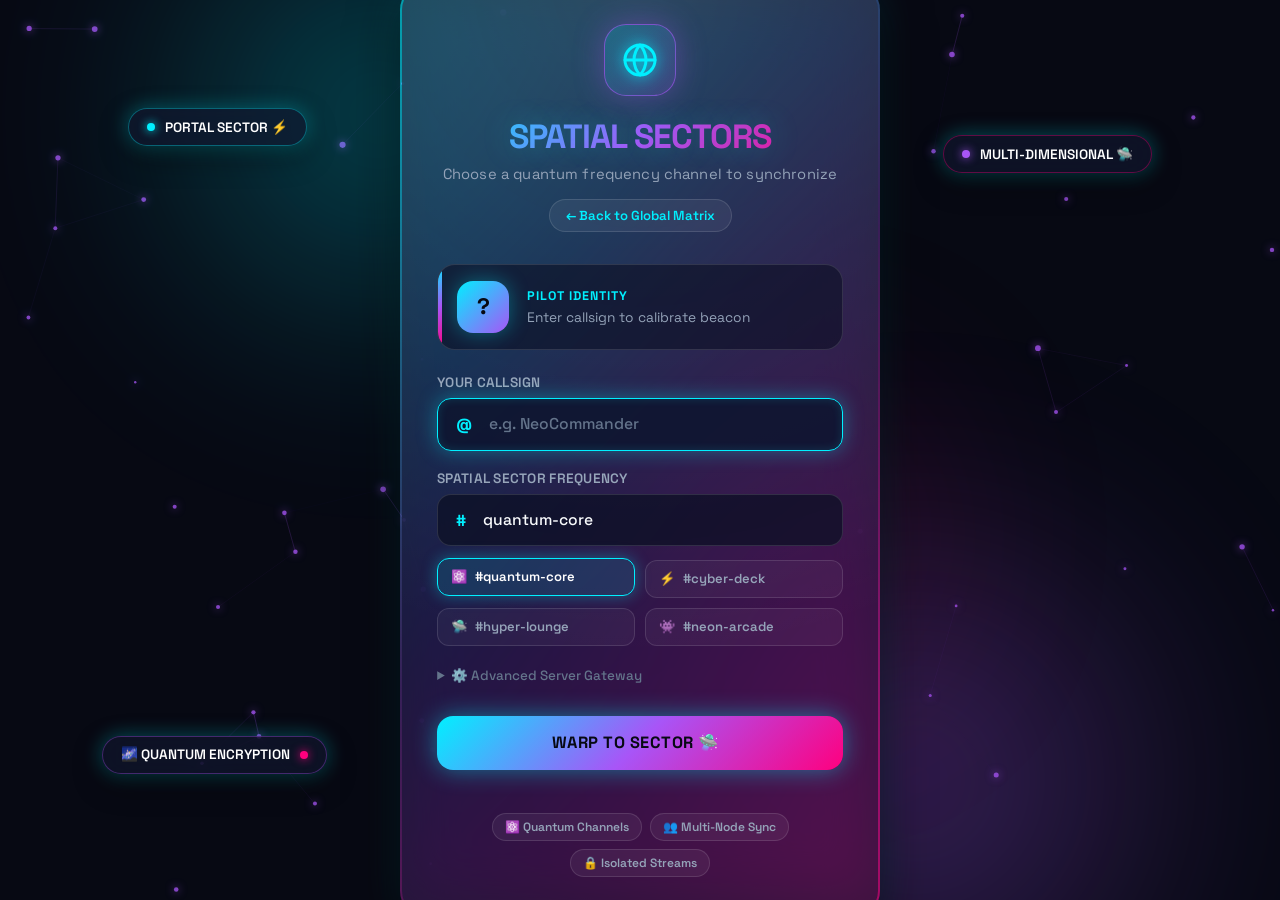
==== commit e999c835: "feat(frontend): create futuristic hyper-spatial neon-matrix UI with 3D tilt, canvas neural net, web " ====
--- a/frontend/rooms.html
+++ b/frontend/rooms.html
@@ -1,257 +1,294 @@
 <!DOCTYPE html>
-<html lang="en">
+<html lang="en" data-theme="nebula">
 <head>
   <meta charset="UTF-8">
   <meta name="viewport" content="width=device-width, initial-scale=1.0">
-  <title>Real-Time Chat - Multi-User Rooms</title>
+  <title>Real-Time Chat | Spatial Channels</title>
   <link rel="stylesheet" href="style.css">
   <link rel="preconnect" href="https://fonts.googleapis.com">
   <link rel="preconnect" href="https://fonts.gstatic.com" crossorigin>
-  <link href="https://fonts.googleapis.com/css2?family=Inter:wght@400;500;600;700&display=swap" rel="stylesheet">
+  <link href="https://fonts.googleapis.com/css2?family=Space+Grotesk:wght@400;500;600;700&family=Inter:wght@400;500;600;700&display=swap" rel="stylesheet">
 </head>
 <body>
+  <!-- Interactive Starlight / Neural Constellation Canvas -->
+  <canvas id="matrix-canvas"></canvas>
+
+  <!-- Volumetric Ambient Light Overlays -->
+  <div class="ambient-holo-orb orb-1"></div>
+  <div class="ambient-holo-orb orb-2"></div>
+  <div class="ambient-holo-orb orb-3"></div>
+
   <div id="app" class="app-container">
 
-    <!-- ================= JOIN / ROOM SELECTION SCREEN ================= -->
+    <!-- ================= JOIN / ROOM SELECTION SCREEN (3D HOLOGRAPHIC) ================= -->
     <section id="join-screen" class="screen active">
-      <!-- Sunlit Dappled Glow Orbs (Komorebi Forest Canopy) -->
-      <div class="ambient-glow glow-1"></div>
-      <div class="ambient-glow glow-2"></div>
-      <div class="ambient-glow glow-3"></div>
-
-      <!-- Floating Decorative Room Bubbles (Realistic Botanical Nature) -->
-      <div class="floating-bubble bubble-left-top">
-        <span class="bubble-avatar" style="background: linear-gradient(135deg, #2d6a4f, #52b788);">🌿</span>
-        <div class="bubble-content">
-          <span class="bubble-user">#rainforest</span>
-          <span class="bubble-msg">Canopy mist & tropical orchids 🌸</span>
+      <!-- Floating Holographic Badges -->
+      <div class="floating-holo-tag holo-tag-1">
+        <span class="holo-badge-dot"></span>
+        <span>PORTAL SECTOR ⚡</span>
+      </div>
+
+      <div class="floating-holo-tag holo-tag-2">
+        <span>🌌 QUANTUM ENCRYPTION</span>
+        <span class="holo-badge-dot" style="background: var(--neon-magenta); box-shadow: 0 0 10px var(--neon-magenta);"></span>
+      </div>
+
+      <div class="floating-holo-tag holo-tag-3">
+        <span class="holo-badge-dot" style="background: var(--neon-violet); box-shadow: 0 0 10px var(--neon-violet);"></span>
+        <span>MULTI-DIMENSIONAL 🛸</span>
+      </div>
+
+      <!-- 3D Parallax Tilt Deck -->
+      <div class="holo-card-deck" id="parallax-card">
+        <div class="holo-card-inner">
+          <div class="brand-holo-header">
+            <div class="brand-cyber-symbol" style="border-color: rgba(168, 85, 247, 0.6); box-shadow: 0 0 30px var(--neon-violet-glow);">
+              <svg viewBox="0 0 24 24" width="36" height="36" fill="none" stroke="currentColor" stroke-width="2" stroke-linecap="round" stroke-linejoin="round">
+                <circle cx="12" cy="12" r="10"></circle>
+                <line x1="2" y1="12" x2="22" y2="12"></line>
+                <path d="M12 2a15.3 15.3 0 0 1 4 10 15.3 15.3 0 0 1-4 10 15.3 15.3 0 0 1-4-10 15.3 15.3 0 0 1 4-10z"></path>
+              </svg>
+            </div>
+
+            <h1 class="holo-glitch-title">SPATIAL SECTORS</h1>
+            <p class="holo-subtitle">Choose a quantum frequency channel to synchronize</p>
+            
+            <div class="portal-switch-bar">
+              <a href="index.html" class="portal-nav-btn" title="Back to Global Matrix">
+                <span>← Back to Global Matrix</span>
+              </a>
+            </div>
+          </div>
+
+          <div id="join-error" class="alert-banner error hidden" role="alert"></div>
+
+          <!-- Holographic Avatar Preview -->
+          <div class="avatar-hologram-box">
+            <div class="hologram-avatar" id="join-avatar-preview">?</div>
+            <div class="hologram-meta">
+              <span class="hologram-label">Pilot Identity</span>
+              <span class="hologram-sub" id="avatar-sub-text">Enter callsign to calibrate beacon</span>
+            </div>
+          </div>
+
+          <form id="join-form" class="join-form" autocomplete="off">
+            <div class="form-group">
+              <label for="username-input">YOUR CALLSIGN</label>
+              <div class="cyber-input-wrapper">
+                <span class="cyber-input-prefix">@</span>
+                <input 
+                  type="text" 
+                  id="username-input" 
+                  name="username" 
+                  placeholder="e.g. NeoCommander" 
+                  maxlength="25" 
+                  required 
+                  autofocus
+                >
+              </div>
+            </div>
+
+            <div class="form-group">
+              <label for="room-input">SPATIAL SECTOR FREQUENCY</label>
+              <div class="cyber-input-wrapper">
+                <span class="cyber-input-prefix">#</span>
+                <input 
+                  type="text" 
+                  id="room-input" 
+                  name="room" 
+                  value="quantum-core" 
+                  placeholder="e.g. quantum-core" 
+                  maxlength="30" 
+                  required
+                >
+              </div>
+              
+              <!-- Quick Room Frequency Portals -->
+              <div class="room-preset-grid">
+                <button type="button" class="room-preset-btn active" data-room="quantum-core">
+                  <span>⚛️</span>
+                  <span>#quantum-core</span>
+                </button>
+                <button type="button" class="room-preset-btn" data-room="cyber-deck">
+                  <span>⚡</span>
+                  <span>#cyber-deck</span>
+                </button>
+                <button type="button" class="room-preset-btn" data-room="hyper-lounge">
+                  <span>🛸</span>
+                  <span>#hyper-lounge</span>
+                </button>
+                <button type="button" class="room-preset-btn" data-room="neon-arcade">
+                  <span>👾</span>
+                  <span>#neon-arcade</span>
+                </button>
+              </div>
+            </div>
+
+            <details class="server-config-toggle">
+              <summary>⚙️ Advanced Server Gateway</summary>
+              <div class="form-group config-field">
+                <label for="server-url-input">Base Gateway URL</label>
+                <div class="cyber-input-wrapper">
+                  <input 
+                    type="text" 
+                    id="server-url-input" 
+                    name="serverUrl" 
+                    value="ws://localhost:8000/ws" 
+                    placeholder="ws://localhost:8000/ws"
+                  >
+                </div>
+                <span class="input-hint">Target endpoint: <code>{base_url}/{room}/{username}</code></span>
+              </div>
+            </details>
+
+            <button type="submit" id="join-btn" class="cyber-launch-btn">
+              <span class="btn-text">WARP TO SECTOR 🛸</span>
+              <span class="btn-spinner hidden"></span>
+            </button>
+
+            <!-- Feature Pills -->
+            <div class="feature-matrix-pills">
+              <span class="cyber-pill">⚛️ Quantum Channels</span>
+              <span class="cyber-pill">👥 Multi-Node Sync</span>
+              <span class="cyber-pill">🔒 Isolated Streams</span>
+            </div>
+          </form>
         </div>
-        <span class="live-dot"></span>
-      </div>
-
-      <div class="floating-bubble bubble-right-top">
-        <span class="bubble-avatar" style="background: linear-gradient(135deg, #1b4332, #40916c);">🌲</span>
-        <div class="bubble-content">
-          <span class="bubble-user" style="color: #1b4332;">#pine-valley</span>
-          <span class="bubble-msg">Fresh mountain breeze & tall pines 🏔️</span>
-        </div>
-      </div>
-
-      <div class="floating-bubble bubble-left-bottom">
-        <span class="bubble-avatar" style="background: linear-gradient(135deg, #bc6c25, #dda15e);">🪵</span>
-        <div class="bubble-content">
-          <span class="bubble-user" style="color: #934c11;">#campfire</span>
-          <span class="bubble-msg">Crackling fire under the night stars ✨</span>
-        </div>
-      </div>
-
-      <div class="join-card glassmorphism">
-        <div class="brand-header">
-          <div class="brand-icon-wrapper">
-            <div class="brand-icon gradient-glow-rooms">
-              <svg viewBox="0 0 24 24" width="34" height="34" fill="none" stroke="currentColor" stroke-width="2" stroke-linecap="round" stroke-linejoin="round">
-                <path d="M11 20A7 7 0 0 1 9.8 6.1C15.5 5 17 4.48 19 2c1 2 2 4.5 1.4 10.2A7 7 0 0 1 11 20z"></path>
-                <path d="M2 21c0-3 1.85-5.36 5.08-6C9.5 14.52 12 13 13 12"></path>
-              </svg>
-            </div>
-            <span class="status-pulse-badge rooms-badge">NATURE 🌿</span>
-          </div>
-
-          <h1 class="gradient-title">Nature Channels</h1>
-          <p class="brand-subtitle">Collaborate in serene botanical & outdoor channels</p>
-          
-          <div class="hero-nav-switch">
-            <a href="index.html" class="nav-link-btn gradient-border-btn" title="Back to Nature Chat">
-              <span>← Switch to Nature Chat</span>
-            </a>
-          </div>
-        </div>
-
-        <div id="join-error" class="alert-banner hidden" role="alert"></div>
-
-        <!-- Live Avatar Identity Preview -->
-        <div class="avatar-preview-box">
-          <div class="avatar-preview" id="join-avatar-preview">?</div>
-          <div class="avatar-meta">
-            <span class="avatar-label">Your Nature Profile</span>
-            <span class="avatar-sub" id="avatar-sub-text">Enter handle to personalize</span>
-          </div>
-        </div>
-
-        <form id="join-form" class="join-form" autocomplete="off">
-          <div class="form-group">
-            <label for="username-input">Your Handle</label>
-            <div class="input-wrapper glowing-input">
-              <span class="input-icon">@</span>
-              <input 
-                type="text" 
-                id="username-input" 
-                name="username" 
-                placeholder="e.g. CedarHiker" 
-                maxlength="25" 
-                required 
-                autofocus
-              >
-            </div>
-          </div>
-
-          <div class="form-group">
-            <label for="room-input">Nature Channel</label>
-            <div class="input-wrapper glowing-input">
-              <span class="input-icon">#</span>
-              <input 
-                type="text" 
-                id="room-input" 
-                name="room" 
-                value="rainforest" 
-                placeholder="e.g. rainforest, pine-valley, campfire" 
-                maxlength="30" 
-                required
-              >
-            </div>
-            
-            <span class="room-presets-label">Popular Nature Channels:</span>
-            <div class="room-presets-grid">
-              <button type="button" class="room-preset-btn selected" data-room="rainforest">
-                <span class="room-hash">#</span> rainforest
-              </button>
-              <button type="button" class="room-preset-btn" data-room="pine-valley">
-                <span class="room-hash">#</span> pine-valley
-              </button>
-              <button type="button" class="room-preset-btn" data-room="alpine-meadow">
-                <span class="room-hash">#</span> alpine-meadow
-              </button>
-              <button type="button" class="room-preset-btn" data-room="campfire">
-                <span class="room-hash">#</span> campfire
-              </button>
-            </div>
-          </div>
-
-          <details class="server-config-toggle">
-            <summary>⚙️ Advanced Server Settings</summary>
-            <div class="form-group config-field">
-              <label for="server-url-input">WebSocket Base URL</label>
-              <input 
-                type="text" 
-                id="server-url-input" 
-                name="serverUrl" 
-                value="ws://localhost:8000/ws" 
-                placeholder="ws://localhost:8000/ws"
-              >
-              <span class="input-hint">Default connection: <code>{base_url}/{room}/{username}</code></span>
-            </div>
-          </details>
-
-          <button type="submit" id="join-btn" class="btn btn-vibrant btn-block">
-            <span class="btn-text">🚀 Join Channel Room</span>
-            <span class="btn-spinner hidden"></span>
-          </button>
-
-          <!-- Feature Pills -->
-          <div class="feature-pills">
-            <span class="pill">👥 Multi-User</span>
-            <span class="pill">#️⃣ Unlimited Rooms</span>
-            <span class="pill">⚡ Real-Time</span>
-          </div>
-        </form>
       </div>
     </section>
 
-    <!-- ================= MAIN ROOM CHAT SCREEN ================= -->
+    <!-- ================= MAIN CHAT SCREEN (FUTURISTIC SPATIAL HUD) ================= -->
     <section id="chat-screen" class="screen hidden">
-      <!-- Chat Header -->
-      <header class="chat-header">
-        <div class="chat-header-left">
-          <button id="toggle-sidebar-btn" class="icon-btn mobile-only" aria-label="Toggle Online Room Members">
-            <svg viewBox="0 0 24 24" width="22" height="22" fill="none" stroke="currentColor" stroke-width="2">
+      <!-- Cyber HUD Header -->
+      <header class="cyber-hud-header">
+        <div class="hud-left">
+          <button id="toggle-sidebar-btn" class="hud-tool-btn mobile-only" aria-label="Toggle Online Users">
+            <svg viewBox="0 0 24 24" width="20" height="20" fill="none" stroke="currentColor" stroke-width="2">
               <line x1="3" y1="12" x2="21" y2="12"></line>
               <line x1="3" y1="6" x2="21" y2="6"></line>
               <line x1="3" y1="18" x2="21" y2="18"></line>
             </svg>
           </button>
-          <div class="header-brand">
-            <div class="header-status-indicator online"></div>
+          
+          <div class="hud-title-wrap">
+            <div class="hud-pulse-ring" style="background: var(--neon-violet); box-shadow: 0 0 12px var(--neon-violet);"></div>
             <div>
-              <div style="display: flex; align-items: center; gap: 0.5rem;">
-                <h2 id="room-display-name">#general</h2>
-                <span class="room-header-badge" id="room-badge">Room Chat</span>
-              </div>
-              <p class="connection-status" id="connection-status">Connected</p>
+              <h2 id="room-display-name">#quantum-core</h2>
+              <span class="connection-status" id="connection-status">QUANTUM SYNC ACTIVE</span>
+            </div>
+            <!-- Live Audio Frequency Wave -->
+            <div class="cyber-audio-wave" title="Sector Frequency Wave">
+              <span class="wave-bar"></span>
+              <span class="wave-bar"></span>
+              <span class="wave-bar"></span>
+              <span class="wave-bar"></span>
+              <span class="wave-bar"></span>
             </div>
           </div>
         </div>
 
-        <div class="chat-header-right">
-          <div class="current-user-badge">
-            <div class="avatar avatar-sm" id="current-user-avatar">?</div>
-            <span class="current-user-name" id="current-user-name">User</span>
-          </div>
-          <button id="leave-btn" class="btn btn-secondary btn-sm" title="Leave Room">
+        <div class="hud-right">
+          <!-- Theme Swapper -->
+          <button id="theme-btn" class="hud-tool-btn" title="Toggle Cyber Aesthetics">
+            <span>🎨 Theme</span>
+          </button>
+
+          <!-- Audio FX Toggle -->
+          <button id="sound-btn" class="hud-tool-btn" title="Toggle Audio FX">
+            <span id="sound-icon">🔊 SFX ON</span>
+          </button>
+
+          <!-- Global Matrix Portal Link -->
+          <a href="index.html" class="hud-tool-btn" title="Return to Global Matrix">
+            <span>Global ⚡</span>
+          </a>
+
+          <!-- User Profile Pill -->
+          <div class="hud-user-profile">
+            <div class="hud-avatar" id="current-user-avatar">?</div>
+            <span class="hud-username" id="current-user-name">User</span>
+          </div>
+
+          <!-- Leave Sector Button -->
+          <button id="leave-btn" class="hud-leave-btn" title="Exit Sector Channel">
             <svg viewBox="0 0 24 24" width="16" height="16" fill="none" stroke="currentColor" stroke-width="2">
               <path d="M9 21H5a2 2 0 0 1-2-2V5a2 2 0 0 1 2-2h4"></path>
               <polyline points="16 17 21 12 16 7"></polyline>
               <line x1="21" y1="12" x2="9" y2="12"></line>
             </svg>
-            <span>Leave Room</span>
+            <span>Exit Sector</span>
           </button>
         </div>
       </header>
 
       <!-- Chat Body -->
       <div class="chat-body">
-        <!-- Room Users Sidebar -->
-        <aside id="online-users-sidebar" class="sidebar">
+        <!-- Online Nodes Sidebar -->
+        <aside id="online-users-sidebar" class="cyber-sidebar">
           <div class="sidebar-header">
-            <h3>Room Members</h3>
-            <span class="user-count-badge" id="online-count">0</span>
+            <h3>Sector Pilots</h3>
+            <span class="cyber-count-badge" id="online-count">0</span>
           </div>
           <div class="sidebar-content">
             <ul id="users-list" class="users-list">
-              <!-- Populated dynamically -->
+              <!-- Rendered dynamically -->
             </ul>
           </div>
         </aside>
 
-        <!-- Sidebar overlay for mobile -->
-        <div id="sidebar-overlay" class="sidebar-overlay hidden"></div>
-
-        <!-- Room Chat Main Area -->
+        <!-- Sidebar overlay for mobile devices -->
+        <div id="sidebar-overlay" class="sidebar-overlay"></div>
+
+        <!-- Chat Main Area -->
         <main class="chat-main">
-          <!-- Notification Toast -->
+          <!-- Notification Alert Toast -->
           <div id="chat-alert" class="chat-alert hidden" role="alert"></div>
 
-          <!-- Messages Container -->
+          <!-- Messages Stream Container -->
           <div id="messages-container" class="messages-container">
             <div id="empty-state" class="empty-state">
-              <div class="empty-icon">👥</div>
-              <p id="empty-state-text">Welcome to the room! Be the first to start the conversation.</p>
+              <div class="empty-icon">🛸</div>
+              <p>Frequency open. Broadcast your first transmission into this sector.</p>
             </div>
             <!-- Messages rendered dynamically -->
           </div>
 
-          <!-- Auto-scroll helper button -->
+          <!-- Scroll-to-Bottom Floating Action -->
           <button id="scroll-bottom-btn" class="scroll-bottom-btn hidden" aria-label="Scroll to bottom">
-            <svg viewBox="0 0 24 24" width="18" height="18" fill="none" stroke="currentColor" stroke-width="2">
+            <svg viewBox="0 0 24 24" width="16" height="16" fill="none" stroke="currentColor" stroke-width="2.5">
               <polyline points="6 9 12 15 18 9"></polyline>
             </svg>
-            <span>New messages</span>
-          </button>
-
-          <!-- Message Input Form -->
+            <span>New Transmission</span>
+          </button>
+
+          <!-- Holographic Message Footer -->
           <footer class="chat-footer">
+            <!-- Quick Emoji Reactions HUD -->
+            <div class="quick-reaction-bar" id="quick-reaction-bar">
+              <button type="button" class="reaction-btn" data-emoji="🔥" title="Fire">🔥</button>
+              <button type="button" class="reaction-btn" data-emoji="⚡" title="Lightning">⚡</button>
+              <button type="button" class="reaction-btn" data-emoji="🚀" title="Rocket">🚀</button>
+              <button type="button" class="reaction-btn" data-emoji="💎" title="Diamond">💎</button>
+              <button type="button" class="reaction-btn" data-emoji="❤️" title="Love">❤️</button>
+              <button type="button" class="reaction-btn" data-emoji="✨" title="Sparkles">✨</button>
+              <button type="button" class="reaction-btn" data-emoji="🛸" title="UFO">🛸</button>
+              <button type="button" class="reaction-btn" data-emoji="👾" title="Alien">👾</button>
+            </div>
+
+            <!-- Input Form -->
             <form id="message-form" class="message-form" autocomplete="off">
               <div class="message-input-wrapper">
                 <input 
                   type="text" 
                   id="message-input" 
-                  placeholder="Message #general..." 
+                  placeholder="Transmit signal into sector frequency..." 
                   maxlength="2000"
                   required
                 >
               </div>
-              <button type="submit" id="send-btn" class="btn btn-primary send-btn" aria-label="Send message">
-                <span class="send-btn-label">Send</span>
-                <svg viewBox="0 0 24 24" width="18" height="18" fill="none" stroke="currentColor" stroke-width="2">
+              <button type="submit" id="send-btn" class="send-btn" aria-label="Transmit message">
+                <span class="send-btn-label">TRANSMIT</span>
+                <svg viewBox="0 0 24 24" width="18" height="18" fill="none" stroke="currentColor" stroke-width="2.5">
                   <line x1="22" y1="2" x2="11" y2="13"></line>
                   <polygon points="22 2 15 22 11 13 2 9 22 2"></polygon>
                 </svg>
--- a/frontend/style.css
+++ b/frontend/style.css
@@ -1,75 +1,126 @@
 /* ==========================================================================
-   CSS VARIABLES & DESIGN SYSTEM - REALISTIC BOTANICAL NATURE THEME
+   HYPER-SPATIAL NEON MATRIX - ULTRA-MODERN CHAT DESIGN SYSTEM
+   Brand-new, out-of-the-box, hypnotic futuristic cyber-glass aesthetic.
    ========================================================================== */
-:root {
-  /* Lush Forest & Organic Nature Palette */
-  --forest-deep: #0e271a;          /* Deepest Pine Canopy */
-  --forest-dark: #1b4332;          /* Rich Evergreen */
-  --forest-mid: #2d6a4f;           /* Lush Moss Green */
-  --forest-leaf: #40916c;          /* Vibrant Leaf Green */
-  --forest-light: #52b788;         /* Fresh Sprout Green */
-  --forest-mint: #74c69d;          /* Soft Mint Leaf */
-  --mist-pale: #d8f3dc;            /* Morning Dew Light Green */
-  --mist-soft: #e9f5ed;            /* Ultra Soft Dewdrop White */
-  --earth-amber: #bc6c25;          /* Warm Cedar Bark */
-  --earth-light: #dda15e;          /* Golden Sunbeam */
-  --earth-sand: #f5f2eb;           /* Organic Pebble Sand */
-
-  /* Theme Primary (Lush Moss) & Accents */
-  --primary: #2d6a4f;
-  --primary-hover: #1b4332;
-  --primary-light: #e9f5ed;
-  --primary-dark: #0e271a;
-  --accent: #52b788;
-  --accent-hover: #40916c;
-
-  /* Natural Canvas & Pure Surfaces */
-  --bg-app: #f4f7f4;               /* Fresh Morning Mist Canvas */
-  --bg-surface: #ffffff;           /* Clean Organic White Stone */
-  --bg-surface-elevated: #f9fbf9;
-  --bg-surface-subtle: #f0f5f0;
-  --border-color: #dde6dd;          /* Delicate Leaf-Tinted Border */
-  --border-focus: #2d6a4f;          /* Lush Moss Focus Ring */
+
+/* --------------------------------------------------------------------------
+   CSS VARIABLES & THEME ENGINE
+   -------------------------------------------------------------------------- */
+:root,
+[data-theme="nebula"] {
+  --theme-id: "nebula";
+  --bg-space: #070913;
+  --bg-deep: #0d1126;
+  --bg-surface: rgba(18, 24, 48, 0.72);
+  --bg-surface-elevated: rgba(26, 34, 68, 0.85);
+  --bg-glass: rgba(18, 24, 48, 0.55);
+  --bg-input: rgba(12, 16, 36, 0.75);
+
+  --neon-cyan: #00f0ff;
+  --neon-cyan-glow: rgba(0, 240, 255, 0.35);
+  --neon-violet: #a855f7;
+  --neon-violet-glow: rgba(168, 85, 247, 0.35);
+  --neon-magenta: #ff007f;
+  --neon-magenta-glow: rgba(255, 0, 127, 0.35);
+  --neon-green: #00ffaa;
   
-  /* Typography Colors */
-  --text-main: #0b1d14;            /* Deep Pine Charcoal (Ultra Readable) */
-  --text-muted: #3d5a49;           /* Sage Charcoal Secondary */
-  --text-dim: #718a7c;             /* Muted Leaf Stem */
-
-  /* Status Colors */
-  --color-online: #2d6a4f;
-  --color-offline: #718a7c;
-  --color-danger: #c53030;
-  --color-danger-bg: #fff5f5;
-  --color-warning: #d69e2e;
-  --color-joined: #2d6a4f;
-  --color-left: #c05621;
-
-  /* Chat Bubbles - Morning Dew Leaf & Crisp White Stone */
-  --outgoing-bg: #d8f3dc;          /* Lush Morning Dew Leaf Bubble */
-  --outgoing-text: #0e2e1e;        /* Deep Forest Green Text */
-  --outgoing-time: #2d6a4f;        /* Forest Moss Timestamp */
-  --incoming-bg: #ffffff;          /* Pure Crisp White Stone Bubble */
-  --incoming-text: #0b1d14;        /* Deep Natural Charcoal Text */
-  --incoming-border: #dde6dd;
-
-  /* Radii & Shadows */
-  --radius-sm: 8px;
-  --radius-md: 12px;
-  --radius-lg: 18px;
-  --radius-full: 9999px;
-
-  --shadow-sm: 0 1px 2px rgba(14, 39, 26, 0.05);
-  --shadow-md: 0 4px 14px rgba(45, 106, 79, 0.12), 0 2px 6px rgba(14, 39, 26, 0.04);
-  --shadow-lg: 0 12px 28px rgba(14, 39, 26, 0.1), 0 4px 12px rgba(45, 106, 79, 0.12);
-  --font-family: -apple-system, BlinkMacSystemFont, 'Segoe UI', Roboto, Helvetica, Arial, sans-serif;
-  --transition-fast: 0.15s ease;
-  --transition-normal: 0.25s ease;
-}
-
-/* ==========================================================================
-   RESET & BASE STYLES
-   ========================================================================== */
+  --primary: #00f0ff;
+  --primary-hover: #38bdf8;
+  --primary-glow: 0 0 25px rgba(0, 240, 255, 0.45);
+  
+  --accent-gradient: linear-gradient(135deg, #00f0ff 0%, #a855f7 50%, #ff007f 100%);
+  --bubble-out-bg: linear-gradient(135deg, rgba(0, 240, 255, 0.18) 0%, rgba(168, 85, 247, 0.22) 100%);
+  --bubble-out-border: rgba(0, 240, 255, 0.45);
+  --bubble-out-text: #f0fdf4;
+  
+  --bubble-in-bg: rgba(18, 25, 52, 0.85);
+  --bubble-in-border: rgba(168, 85, 247, 0.28);
+  --bubble-in-text: #f8fafc;
+
+  --border-glass: rgba(255, 255, 255, 0.12);
+  --border-glow: rgba(0, 240, 255, 0.4);
+  
+  --text-main: #f8fafc;
+  --text-secondary: #94a3b8;
+  --text-dim: #64748b;
+  --card-shadow: 0 20px 50px rgba(0, 0, 0, 0.6), 0 0 40px rgba(0, 240, 255, 0.12);
+}
+
+/* Cyberpunk Matrix Theme */
+[data-theme="cyberpunk"] {
+  --theme-id: "cyberpunk";
+  --bg-space: #030806;
+  --bg-deep: #061510;
+  --bg-surface: rgba(8, 28, 20, 0.78);
+  --bg-surface-elevated: rgba(12, 42, 30, 0.88);
+  --bg-glass: rgba(8, 28, 20, 0.6);
+  --bg-input: rgba(4, 16, 11, 0.85);
+
+  --neon-cyan: #00ff9d;
+  --neon-cyan-glow: rgba(0, 255, 157, 0.4);
+  --neon-violet: #ffe600;
+  --neon-violet-glow: rgba(255, 230, 0, 0.35);
+  --neon-magenta: #ff0055;
+  --neon-magenta-glow: rgba(255, 0, 85, 0.4);
+  --neon-green: #00ff9d;
+
+  --primary: #00ff9d;
+  --primary-hover: #5cffb9;
+  --primary-glow: 0 0 25px rgba(0, 255, 157, 0.5);
+
+  --accent-gradient: linear-gradient(135deg, #00ff9d 0%, #ffe600 60%, #ff0055 100%);
+  --bubble-out-bg: linear-gradient(135deg, rgba(0, 255, 157, 0.2) 0%, rgba(255, 230, 0, 0.15) 100%);
+  --bubble-out-border: rgba(0, 255, 157, 0.5);
+  --bubble-out-text: #ffffff;
+
+  --bubble-in-bg: rgba(6, 26, 18, 0.88);
+  --bubble-in-border: rgba(0, 255, 157, 0.25);
+  --bubble-in-text: #e2fbf0;
+
+  --border-glass: rgba(0, 255, 157, 0.18);
+  --border-glow: rgba(0, 255, 157, 0.55);
+  --card-shadow: 0 20px 50px rgba(0, 0, 0, 0.7), 0 0 45px rgba(0, 255, 157, 0.15);
+}
+
+/* Synthwave Sunset Theme */
+[data-theme="synthwave"] {
+  --theme-id: "synthwave";
+  --bg-space: #12061e;
+  --bg-deep: #1d0932;
+  --bg-surface: rgba(40, 14, 68, 0.75);
+  --bg-surface-elevated: rgba(56, 20, 96, 0.88);
+  --bg-glass: rgba(40, 14, 68, 0.58);
+  --bg-input: rgba(24, 7, 42, 0.85);
+
+  --neon-cyan: #ff007f;
+  --neon-cyan-glow: rgba(255, 0, 127, 0.45);
+  --neon-violet: #7928ca;
+  --neon-violet-glow: rgba(121, 40, 202, 0.4);
+  --neon-magenta: #ff8800;
+  --neon-magenta-glow: rgba(255, 136, 0, 0.4);
+  --neon-green: #00f0ff;
+
+  --primary: #ff007f;
+  --primary-hover: #ff409f;
+  --primary-glow: 0 0 25px rgba(255, 0, 127, 0.5);
+
+  --accent-gradient: linear-gradient(135deg, #ff007f 0%, #7928ca 50%, #ff8800 100%);
+  --bubble-out-bg: linear-gradient(135deg, rgba(255, 0, 127, 0.25) 0%, rgba(121, 40, 202, 0.25) 100%);
+  --bubble-out-border: rgba(255, 0, 127, 0.5);
+  --bubble-out-text: #fff5f8;
+
+  --bubble-in-bg: rgba(36, 12, 60, 0.88);
+  --bubble-in-border: rgba(121, 40, 202, 0.35);
+  --bubble-in-text: #fde8f2;
+
+  --border-glass: rgba(255, 0, 127, 0.2);
+  --border-glow: rgba(255, 0, 127, 0.5);
+  --card-shadow: 0 20px 50px rgba(0, 0, 0, 0.7), 0 0 45px rgba(255, 0, 127, 0.18);
+}
+
+/* --------------------------------------------------------------------------
+   GLOBAL RESET & TYPOGRAPHY
+   -------------------------------------------------------------------------- */
 *, *::before, *::after {
   box-sizing: border-box;
   margin: 0;
@@ -77,1243 +128,1323 @@
 }
 
 html, body {
+  width: 100%;
   height: 100%;
-  width: 100%;
-  font-family: var(--font-family);
-  background-color: var(--bg-app);
+  overflow: hidden;
+  font-family: 'Space Grotesk', 'Inter', -apple-system, BlinkMacSystemFont, "Segoe UI", Roboto, sans-serif;
+  background-color: var(--bg-space);
   color: var(--text-main);
-  line-height: 1.5;
   -webkit-font-smoothing: antialiased;
   -moz-osx-font-smoothing: grayscale;
+}
+
+/* --------------------------------------------------------------------------
+   INTERACTIVE MATRIX CANVAS (STARFIELD / NEURAL CONSTELLATION)
+   -------------------------------------------------------------------------- */
+#matrix-canvas {
+  position: fixed;
+  top: 0;
+  left: 0;
+  width: 100vw;
+  height: 100vh;
+  pointer-events: auto;
+  z-index: 0;
+}
+
+/* Ambient Radial Glow Overlays */
+.ambient-holo-orb {
+  position: fixed;
+  border-radius: 50%;
+  filter: blur(120px);
+  pointer-events: none;
+  z-index: 1;
+  opacity: 0.45;
+  animation: orbDrift 20s infinite alternate ease-in-out;
+}
+
+.orb-1 {
+  top: -15%;
+  left: 10%;
+  width: 500px;
+  height: 500px;
+  background: radial-gradient(circle, var(--neon-cyan) 0%, transparent 70%);
+}
+
+.orb-2 {
+  bottom: -20%;
+  right: 5%;
+  width: 600px;
+  height: 600px;
+  background: radial-gradient(circle, var(--neon-violet) 0%, transparent 70%);
+  animation-duration: 25s;
+  animation-direction: alternate-reverse;
+}
+
+.orb-3 {
+  top: 40%;
+  right: 25%;
+  width: 350px;
+  height: 350px;
+  background: radial-gradient(circle, var(--neon-magenta) 0%, transparent 70%);
+  animation-duration: 18s;
+  opacity: 0.3;
+}
+
+@keyframes orbDrift {
+  0% { transform: translate(0, 0) scale(1); }
+  50% { transform: translate(60px, 40px) scale(1.1); }
+  100% { transform: translate(-40px, -50px) scale(0.95); }
+}
+
+/* --------------------------------------------------------------------------
+   APP CONTAINER & SCREENS
+   -------------------------------------------------------------------------- */
+.app-container {
+  position: relative;
+  width: 100vw;
+  height: 100vh;
+  z-index: 2;
   overflow: hidden;
-}
-
-/* ==========================================================================
-   APP CONTAINER & SCREEN MANAGEMENT
-   ========================================================================== */
-.app-container {
-  height: 100vh;
-  width: 100vw;
-  display: flex;
-  overflow: hidden;
-  position: relative;
+  display: flex;
 }
 
 .screen {
+  position: absolute;
+  inset: 0;
   width: 100%;
   height: 100%;
   display: flex;
+  transition: opacity 0.4s cubic-bezier(0.16, 1, 0.3, 1), transform 0.4s cubic-bezier(0.16, 1, 0.3, 1);
 }
 
 .screen.hidden {
-  display: none !important;
-}
-
-/* ==========================================================================
-   JOIN / LOGIN SCREEN (REALISTIC NATURE SANCTUARY)
-   ========================================================================== */
+  opacity: 0;
+  pointer-events: none;
+  transform: scale(0.96);
+  visibility: hidden;
+}
+
+.screen.active {
+  opacity: 1;
+  pointer-events: auto;
+  transform: scale(1);
+  visibility: visible;
+}
+
+/* --------------------------------------------------------------------------
+   OUT-OF-THE-BOX JOIN SCREEN (3D HOLOGRAPHIC PARALLAX DECK)
+   -------------------------------------------------------------------------- */
 #join-screen {
   align-items: center;
   justify-content: center;
+  perspective: 1200px;
   padding: 1.5rem;
-  background: radial-gradient(circle at 10% 20%, #e9f5ed 0%, #f4f7f4 50%, #eef3ed 100%);
-  position: relative;
-  overflow: hidden;
-}
-
-/* Sunlit Dappled Glow Orbs (Komorebi Forest Canopy) */
-.ambient-glow {
+}
+
+/* Floating Hologram Badges */
+.floating-holo-tag {
   position: absolute;
-  border-radius: 50%;
-  filter: blur(80px);
+  padding: 0.6rem 1.1rem;
+  border-radius: 9999px;
+  background: rgba(18, 24, 48, 0.65);
+  backdrop-filter: blur(16px);
+  border: 1px solid var(--border-glass);
+  box-shadow: 0 10px 30px rgba(0, 0, 0, 0.4), 0 0 20px var(--neon-cyan-glow);
+  display: flex;
+  align-items: center;
+  gap: 0.65rem;
+  font-size: 0.85rem;
+  font-weight: 600;
+  color: #fff;
+  z-index: 3;
   pointer-events: none;
-  opacity: 0.45;
-  animation: floatOrb 14s ease-in-out infinite alternate;
-}
-
-.glow-1 {
-  width: 420px;
-  height: 420px;
-  background: radial-gradient(circle, #52b788 0%, #52b78800 70%);
-  top: -80px;
-  left: -80px;
-}
-
-.glow-2 {
-  width: 460px;
-  height: 460px;
-  background: radial-gradient(circle, #2d6a4f 0%, #2d6a4f00 70%);
-  bottom: -100px;
-  right: -100px;
-  animation-duration: 18s;
-}
-
-.glow-3 {
-  width: 340px;
-  height: 340px;
-  background: radial-gradient(circle, #dda15e 0%, #dda15e00 70%);
-  top: 35%;
-  right: 15%;
-  animation-duration: 12s;
-}
-
-@keyframes floatOrb {
-  0% { transform: translate(0, 0) scale(1); }
-  50% { transform: translate(30px, 35px) scale(1.08); }
-  100% { transform: translate(-25px, -30px) scale(0.96); }
-}
-
-/* Floating Real-Time Nature Chat Bubbles */
-.floating-bubble {
-  position: absolute;
-  display: flex;
-  align-items: center;
-  gap: 0.65rem;
-  background: rgba(255, 255, 255, 0.94);
-  backdrop-filter: blur(12px);
-  -webkit-backdrop-filter: blur(12px);
-  border: 1px solid #cce3cf;
-  padding: 0.6rem 1rem;
-  border-radius: var(--radius-full);
-  box-shadow: 0 10px 25px rgba(45, 106, 79, 0.12), 0 3px 6px rgba(0, 0, 0, 0.03);
-  z-index: 2;
-  pointer-events: none;
-  animation: floatBubble 6s ease-in-out infinite;
-}
-
-.bubble-left-top {
-  top: 14%;
+  animation: floatBounce 6s infinite ease-in-out;
+}
+
+.holo-tag-1 {
+  top: 12%;
+  left: 10%;
+  animation-delay: 0s;
+  border-color: rgba(0, 240, 255, 0.35);
+}
+
+.holo-tag-2 {
+  bottom: 14%;
   left: 8%;
-  animation-delay: 0s;
-  border-color: #b7e4c7;
-}
-
-.bubble-right-top {
-  top: 18%;
-  right: 9%;
-  animation-delay: 1.5s;
-  border-color: #e9d5be;
-}
-
-.bubble-left-bottom {
-  bottom: 14%;
-  left: 10%;
-  animation-delay: 3s;
-  border-color: #b7e4c7;
-}
-
-@keyframes floatBubble {
-  0%, 100% { transform: translateY(0); }
-  50% { transform: translateY(-12px); }
-}
-
-.bubble-avatar {
-  width: 28px;
-  height: 28px;
-  border-radius: 50%;
-  display: flex;
-  align-items: center;
-  justify-content: center;
-  font-size: 0.75rem;
-  font-weight: 700;
-  color: white;
-}
-
-.bubble-content {
-  display: flex;
-  flex-direction: column;
-}
-
-.bubble-user {
-  font-size: 0.7rem;
-  font-weight: 700;
-  color: #2d6a4f;
-  line-height: 1.2;
-}
-
-.bubble-msg {
-  font-size: 0.8rem;
-  color: #0b1d14;
-  font-weight: 500;
-  line-height: 1.2;
-}
-
-.live-dot {
+  animation-delay: -2s;
+  border-color: rgba(168, 85, 247, 0.35);
+}
+
+.holo-tag-3 {
+  top: 15%;
+  right: 10%;
+  animation-delay: -4s;
+  border-color: rgba(255, 0, 127, 0.35);
+}
+
+@keyframes floatBounce {
+  0%, 100% { transform: translateY(0px) rotate(0deg); }
+  50% { transform: translateY(-16px) rotate(1.5deg); }
+}
+
+.holo-badge-dot {
   width: 8px;
   height: 8px;
   border-radius: 50%;
-  background-color: #40916c;
-  box-shadow: 0 0 8px #52b788;
-}
-
-/* Glassmorphism Join Card */
-.join-card {
+  background: var(--neon-cyan);
+  box-shadow: 0 0 10px var(--neon-cyan);
+  animation: pulseNeon 2s infinite ease-in-out;
+}
+
+@keyframes pulseNeon {
+  0%, 100% { transform: scale(1); opacity: 1; }
+  50% { transform: scale(1.4); opacity: 0.5; }
+}
+
+/* 3D Holographic Card Deck */
+.holo-card-deck {
+  position: relative;
   width: 100%;
-  max-width: 460px;
-  background: rgba(255, 255, 255, 0.96);
-  backdrop-filter: blur(20px);
-  -webkit-backdrop-filter: blur(20px);
-  border: 1px solid #cce3cf;
-  border-radius: var(--radius-lg);
-  padding: 2.25rem 2rem;
-  box-shadow: 0 20px 45px rgba(45, 106, 79, 0.14), 0 4px 15px rgba(188, 108, 37, 0.05);
-  animation: fadeIn 0.4s ease-out;
-  position: relative;
-  z-index: 5;
-}
-
-.brand-header {
+  max-width: 480px;
+  border-radius: 28px;
+  padding: 2px;
+  background: linear-gradient(135deg, rgba(0, 240, 255, 0.6), rgba(168, 85, 247, 0.3), rgba(255, 0, 127, 0.6));
+  box-shadow: var(--card-shadow);
+  transition: transform 0.25s ease-out, box-shadow 0.3s ease;
+  transform-style: preserve-3d;
+  will-change: transform;
+}
+
+.holo-card-inner {
+  position: relative;
+  background: var(--bg-surface);
+  backdrop-filter: blur(28px) saturate(180%);
+  -webkit-backdrop-filter: blur(28px) saturate(180%);
+  border-radius: 26px;
+  padding: 2.5rem 2.2rem;
+  overflow: hidden;
+}
+
+/* Subtle Specular Sheen */
+.holo-card-inner::before {
+  content: '';
+  position: absolute;
+  inset: 0;
+  background: radial-gradient(circle at 50% 0%, rgba(255, 255, 255, 0.12), transparent 70%);
+  pointer-events: none;
+}
+
+/* Brand Header */
+.brand-holo-header {
   text-align: center;
+  margin-bottom: 2rem;
+  position: relative;
+}
+
+.brand-cyber-symbol {
+  width: 72px;
+  height: 72px;
+  margin: 0 auto 1.2rem;
+  border-radius: 22px;
+  background: linear-gradient(135deg, rgba(0, 240, 255, 0.2), rgba(168, 85, 247, 0.2));
+  border: 1px solid rgba(0, 240, 255, 0.5);
+  box-shadow: 0 0 30px var(--neon-cyan-glow), inset 0 0 20px rgba(0, 240, 255, 0.3);
+  display: flex;
+  align-items: center;
+  justify-content: center;
+  position: relative;
+  animation: cyberSpinGlow 8s infinite linear;
+}
+
+@keyframes cyberSpinGlow {
+  0% { box-shadow: 0 0 25px var(--neon-cyan-glow); }
+  50% { box-shadow: 0 0 40px var(--neon-violet-glow); }
+  100% { box-shadow: 0 0 25px var(--neon-cyan-glow); }
+}
+
+.brand-cyber-symbol svg {
+  color: var(--neon-cyan);
+  filter: drop-shadow(0 0 8px var(--neon-cyan));
+}
+
+.holo-glitch-title {
+  font-size: 2.1rem;
+  font-weight: 800;
+  letter-spacing: -0.03em;
+  background: var(--accent-gradient);
+  -webkit-background-clip: text;
+  background-clip: text;
+  -webkit-text-fill-color: transparent;
+  margin-bottom: 0.4rem;
+  text-shadow: 0 0 30px rgba(0, 240, 255, 0.25);
+}
+
+.holo-subtitle {
+  font-size: 0.92rem;
+  color: var(--text-secondary);
+  letter-spacing: 0.01em;
+}
+
+/* Portal Navigation Switch (Between Global & Rooms) */
+.portal-switch-bar {
+  display: flex;
+  align-items: center;
+  justify-content: center;
+  gap: 0.5rem;
+  margin-top: 1rem;
+}
+
+.portal-nav-btn {
+  display: inline-flex;
+  align-items: center;
+  gap: 0.5rem;
+  padding: 0.45rem 1rem;
+  border-radius: 9999px;
+  background: rgba(255, 255, 255, 0.06);
+  border: 1px solid var(--border-glass);
+  color: var(--neon-cyan);
+  font-size: 0.82rem;
+  font-weight: 600;
+  text-decoration: none;
+  transition: all 0.2s ease;
+}
+
+.portal-nav-btn:hover {
+  background: rgba(0, 240, 255, 0.15);
+  border-color: var(--neon-cyan);
+  box-shadow: 0 0 16px var(--neon-cyan-glow);
+  transform: translateY(-2px);
+}
+
+/* Avatar Live Hologram Preview */
+.avatar-hologram-box {
+  display: flex;
+  align-items: center;
+  gap: 1.1rem;
+  padding: 1rem 1.2rem;
+  background: rgba(12, 16, 36, 0.6);
+  border: 1px solid var(--border-glass);
+  border-radius: 18px;
   margin-bottom: 1.5rem;
-}
-
-.brand-icon-wrapper {
-  position: relative;
-  display: inline-block;
-  margin-bottom: 0.75rem;
-}
-
-/* Rich Forest-to-Leaf Gradient Botanical Brand Icon */
-.brand-icon.gradient-glow,
-.brand-icon.gradient-glow-rooms {
-  width: 64px;
-  height: 64px;
-  background: linear-gradient(135deg, #1b4332 0%, #2d6a4f 50%, #52b788 100%);
-  color: #d8f3dc;
-  border-radius: var(--radius-md);
+  position: relative;
+  overflow: hidden;
+}
+
+.avatar-hologram-box::before {
+  content: '';
+  position: absolute;
+  left: 0;
+  top: 0;
+  width: 4px;
+  height: 100%;
+  background: var(--accent-gradient);
+}
+
+.hologram-avatar {
+  width: 52px;
+  height: 52px;
+  border-radius: 16px;
+  background: linear-gradient(135deg, var(--neon-cyan), var(--neon-violet));
   display: flex;
   align-items: center;
   justify-content: center;
-  box-shadow: 0 8px 24px rgba(45, 106, 79, 0.35);
-}
-
-.status-pulse-badge {
-  position: absolute;
-  bottom: -4px;
-  right: -8px;
-  background: #2d6a4f;
-  color: #d8f3dc;
-  font-size: 0.65rem;
-  font-weight: 800;
-  padding: 0.15rem 0.45rem;
-  border-radius: var(--radius-full);
-  border: 2px solid #ffffff;
-  box-shadow: 0 0 10px rgba(45, 106, 79, 0.5);
-  animation: pulseBadge 2.2s infinite;
-}
-
-.status-pulse-badge.rooms-badge {
-  background: #1b4332;
-  color: #b7e4c7;
-}
-
-@keyframes pulseBadge {
-  0%, 100% { transform: scale(1); }
-  50% { transform: scale(1.08); }
-}
-
-/* Realistic Botanical Gradient Title */
-.gradient-title {
-  font-size: 1.8rem;
-  font-weight: 800;
-  letter-spacing: -0.025em;
-  background: linear-gradient(135deg, #1b4332 0%, #2d6a4f 60%, #40916c 100%);
-  -webkit-background-clip: text;
-  -webkit-text-fill-color: transparent;
-  margin-bottom: 0.25rem;
-}
-
-.brand-subtitle {
-  font-size: 0.875rem;
-  color: #3d5a49;
-}
-
-.hero-nav-switch {
-  margin-top: 0.75rem;
-}
-
-.gradient-border-btn {
-  background: #e9f5ed;
-  border: 1px solid #b7e4c7;
-  color: #1b4332;
-  box-shadow: 0 2px 6px rgba(45, 106, 79, 0.1);
+  font-size: 1.4rem;
   font-weight: 700;
-}
-
-.gradient-border-btn:hover {
-  background: linear-gradient(135deg, #2d6a4f 0%, #40916c 100%);
-  border-color: #2d6a4f;
-  color: white;
-  box-shadow: 0 4px 14px rgba(45, 106, 79, 0.3);
-}
-
-/* Live Avatar Identity Box */
-.avatar-preview-box {
-  display: flex;
-  align-items: center;
-  gap: 0.85rem;
-  background: #e9f5ed60;
-  border: 1px solid #cce3cf;
-  border-radius: var(--radius-md);
-  padding: 0.65rem 0.85rem;
-  margin-bottom: 1.15rem;
-  transition: all var(--transition-fast);
-}
-
-.avatar-preview {
-  width: 44px;
-  height: 44px;
-  border-radius: 50%;
-  display: flex;
-  align-items: center;
-  justify-content: center;
-  font-size: 1.1rem;
+  color: #070913;
+  box-shadow: 0 0 20px var(--neon-cyan-glow);
+  transition: all 0.3s cubic-bezier(0.34, 1.56, 0.64, 1);
+  flex-shrink: 0;
+}
+
+.hologram-meta {
+  display: flex;
+  flex-direction: column;
+  gap: 0.2rem;
+}
+
+.hologram-label {
+  font-size: 0.78rem;
+  text-transform: uppercase;
+  letter-spacing: 0.08em;
+  color: var(--neon-cyan);
   font-weight: 700;
-  color: white;
-  background: linear-gradient(135deg, #2d6a4f 0%, #52b788 100%);
-  box-shadow: 0 4px 12px rgba(45, 106, 79, 0.3);
+}
+
+.hologram-sub {
+  font-size: 0.86rem;
+  color: var(--text-secondary);
+}
+
+/* Forms & Neon Inputs */
+.join-form {
+  display: flex;
+  flex-direction: column;
+  gap: 1.2rem;
+}
+
+.form-group {
+  display: flex;
+  flex-direction: column;
+  gap: 0.45rem;
+}
+
+.form-group label {
+  font-size: 0.85rem;
+  font-weight: 600;
+  color: var(--text-secondary);
+  letter-spacing: 0.02em;
+}
+
+.cyber-input-wrapper {
+  position: relative;
+  display: flex;
+  align-items: center;
+  background: var(--bg-input);
+  border: 1px solid var(--border-glass);
+  border-radius: 14px;
+  transition: all 0.25s ease;
+  overflow: hidden;
+}
+
+.cyber-input-wrapper:focus-within {
+  border-color: var(--neon-cyan);
+  box-shadow: 0 0 20px var(--neon-cyan-glow), inset 0 0 10px rgba(0, 240, 255, 0.15);
+  background: rgba(15, 22, 48, 0.9);
+}
+
+.cyber-input-prefix {
+  padding-left: 1.1rem;
+  font-size: 1rem;
+  font-weight: 700;
+  color: var(--neon-cyan);
+  user-select: none;
+}
+
+.cyber-input-wrapper input {
+  width: 100%;
+  padding: 0.95rem 1.1rem;
+  background: transparent;
+  border: none;
+  outline: none;
+  font-family: inherit;
+  font-size: 0.98rem;
+  font-weight: 500;
+  color: var(--text-main);
+}
+
+.cyber-input-wrapper input::placeholder {
+  color: var(--text-dim);
+}
+
+.input-hint {
+  font-size: 0.78rem;
+  color: var(--text-dim);
+}
+
+/* Preset Room Badges (for rooms.html) */
+.room-preset-grid {
+  display: grid;
+  grid-template-columns: repeat(2, 1fr);
+  gap: 0.6rem;
+  margin-top: 0.4rem;
+}
+
+.room-preset-btn {
+  display: flex;
+  align-items: center;
+  gap: 0.5rem;
+  padding: 0.6rem 0.8rem;
+  border-radius: 12px;
+  background: rgba(255, 255, 255, 0.04);
+  border: 1px solid var(--border-glass);
+  color: var(--text-secondary);
+  font-family: inherit;
+  font-size: 0.82rem;
+  font-weight: 600;
+  cursor: pointer;
   transition: all 0.2s ease;
-  user-select: none;
-}
-
-.avatar-meta {
-  display: flex;
-  flex-direction: column;
-}
-
-.avatar-label {
-  font-size: 0.825rem;
-  font-weight: 700;
-  color: #1b4332;
-}
-
-.avatar-sub {
-  font-size: 0.725rem;
-  color: #3d5a49;
-}
-
-/* Form Controls */
-.join-form {
-  display: flex;
-  flex-direction: column;
-  gap: 1.25rem;
-}
-
-.form-group {
-  display: flex;
-  flex-direction: column;
-  gap: 0.4rem;
-}
-
-.form-group label {
-  font-size: 0.825rem;
-  font-weight: 700;
-  color: #0b1d14;
-  text-transform: uppercase;
-  letter-spacing: 0.04em;
-}
-
-.input-wrapper {
-  position: relative;
-  display: flex;
-  align-items: center;
-}
-
-.input-icon {
-  position: absolute;
-  left: 0.875rem;
-  color: #2d6a4f;
-  font-weight: 700;
-  font-size: 1rem;
-  pointer-events: none;
-}
-
-.input-wrapper input {
-  padding-left: 2.25rem;
-}
-
-input[type="text"] {
-  width: 100%;
-  padding: 0.75rem 1rem;
-  background-color: #ffffff;
-  border: 1px solid #cbd8cb;
-  border-radius: var(--radius-sm);
-  color: #0b1d14;
-  font-size: 0.95rem;
-  font-family: inherit;
-  transition: border-color var(--transition-fast), box-shadow var(--transition-fast);
-}
-
-input[type="text"]:focus {
-  outline: none;
-  border-color: #2d6a4f;
-  box-shadow: 0 0 0 3px rgba(45, 106, 79, 0.22);
-}
-
-input[type="text"]::placeholder {
-  color: #718a7c;
-}
-
-.input-hint {
-  font-size: 0.75rem;
-  color: #3d5a49;
-}
-
-/* Glowing Input Wrapper Focus */
-.glowing-input input[type="text"]:focus {
-  border-color: #2d6a4f;
-  box-shadow: 0 0 0 3px rgba(45, 106, 79, 0.22);
-}
-
-/* Collapsible Settings */
+  text-align: left;
+}
+
+.room-preset-btn:hover,
+.room-preset-btn.active {
+  background: rgba(0, 240, 255, 0.12);
+  border-color: var(--neon-cyan);
+  color: #fff;
+  box-shadow: 0 0 15px var(--neon-cyan-glow);
+  transform: translateY(-2px);
+}
+
+/* Advanced Server Toggle */
 .server-config-toggle {
-  background: #f4f7f4;
-  border: 1px solid #dde6dd;
-  border-radius: var(--radius-sm);
-  padding: 0.6rem 0.85rem;
-  font-size: 0.825rem;
+  margin-top: -0.2rem;
+  font-size: 0.84rem;
+  color: var(--text-secondary);
 }
 
 .server-config-toggle summary {
   cursor: pointer;
-  color: #2d6a4f;
-  font-weight: 700;
   user-select: none;
+  padding: 0.3rem 0;
+  color: var(--text-dim);
+  font-weight: 500;
+  transition: color 0.2s ease;
 }
 
 .server-config-toggle summary:hover {
-  color: #1b4332;
+  color: var(--neon-cyan);
 }
 
 .config-field {
   margin-top: 0.75rem;
 }
 
-.config-field code {
-  color: #1b4332;
-  font-weight: 600;
-}
-
-/* Buttons */
-.btn {
-  display: inline-flex;
-  align-items: center;
+/* Launch Button */
+.cyber-launch-btn {
+  position: relative;
+  width: 100%;
+  padding: 1.05rem 1.5rem;
+  border-radius: 16px;
+  border: none;
+  background: var(--accent-gradient);
+  color: #070913;
+  font-family: inherit;
+  font-size: 1.02rem;
+  font-weight: 700;
+  letter-spacing: 0.03em;
+  cursor: pointer;
+  display: flex;
+  align-items: center;
+  justify-content: center;
+  gap: 0.6rem;
+  overflow: hidden;
+  box-shadow: var(--primary-glow);
+  transition: all 0.25s cubic-bezier(0.16, 1, 0.3, 1);
+  margin-top: 0.5rem;
+}
+
+.cyber-launch-btn:hover {
+  transform: translateY(-3px) scale(1.02);
+  box-shadow: 0 0 35px var(--neon-cyan-glow), 0 0 35px var(--neon-magenta-glow);
+}
+
+.cyber-launch-btn:active {
+  transform: translateY(0) scale(0.98);
+}
+
+.cyber-launch-btn:disabled {
+  opacity: 0.65;
+  cursor: not-allowed;
+  transform: none;
+}
+
+/* Feature Matrix Pills */
+.feature-matrix-pills {
+  display: flex;
   justify-content: center;
   gap: 0.5rem;
-  padding: 0.75rem 1.25rem;
-  font-size: 0.925rem;
+  margin-top: 1.5rem;
+  flex-wrap: wrap;
+}
+
+.cyber-pill {
+  font-size: 0.75rem;
   font-weight: 600;
-  border-radius: var(--radius-sm);
-  border: none;
-  cursor: pointer;
-  transition: all var(--transition-fast);
-  font-family: inherit;
-}
-
-.btn:disabled {
-  opacity: 0.6;
-  cursor: not-allowed;
-}
-
-.btn-primary {
-  background-color: var(--primary);
-  color: white;
-}
-
-.btn-primary:hover:not(:disabled) {
-  background-color: var(--primary-hover);
-}
-
-.btn-secondary {
-  background-color: #ffffff;
-  color: #0b1d14;
-  border: 1px solid #cbd8cb;
-}
-
-.btn-secondary:hover:not(:disabled) {
-  background-color: #f4f7f4;
-  color: #1b4332;
-}
-
-.btn-block {
-  width: 100%;
-}
-
-.btn-sm {
-  padding: 0.4rem 0.75rem;
-  font-size: 0.825rem;
-}
-
-/* Vibrant Action Button - Lush Forest Canopy Gradient */
-.btn-vibrant {
-  background: linear-gradient(135deg, #1b4332 0%, #2d6a4f 50%, #40916c 100%);
-  color: white;
-  font-weight: 700;
-  font-size: 1rem;
-  padding: 0.85rem 1.25rem;
-  border-radius: var(--radius-sm);
-  box-shadow: 0 6px 20px rgba(45, 106, 79, 0.35);
-  transition: all var(--transition-fast);
-}
-
-.btn-vibrant:hover:not(:disabled) {
-  background: linear-gradient(135deg, #0e271a 0%, #1b4332 50%, #2d6a4f 100%);
-  box-shadow: 0 8px 25px rgba(45, 106, 79, 0.5);
-  transform: translateY(-1px);
-}
-
-.icon-btn {
-  background: transparent;
-  border: none;
-  color: #3d5a49;
-  cursor: pointer;
-  padding: 0.5rem;
-  display: flex;
-  align-items: center;
-  justify-content: center;
-  border-radius: var(--radius-sm);
-}
-
-.icon-btn:hover {
-  color: #1b4332;
-  background-color: #e9f5ed;
-}
-
-/* Feature Highlights Pills (Natural Leaves & Earth Accents) */
-.feature-pills {
-  display: flex;
-  align-items: center;
-  justify-content: center;
-  gap: 0.5rem;
-  margin-top: 0.25rem;
-  flex-wrap: wrap;
-}
-
-.feature-pills .pill {
-  font-size: 0.7rem;
-  font-weight: 700;
-  color: #1b4332;
-  background: #e9f5ed;
-  border: 1px solid #b7e4c7;
-  padding: 0.2rem 0.55rem;
-  border-radius: var(--radius-full);
-}
-
-.feature-pills .pill:nth-child(2) {
-  color: #934c11;
-  background: #fbf5ee;
-  border-color: #f1ddc9;
-}
-
-/* Spinners */
-.btn-spinner {
-  width: 16px;
-  height: 16px;
-  border: 2px solid rgba(255, 255, 255, 0.3);
-  border-top-color: white;
-  border-radius: 50%;
-  animation: spin 0.8s linear infinite;
-}
-
-@keyframes spin {
-  to { transform: rotate(360deg); }
+  padding: 0.3rem 0.75rem;
+  border-radius: 9999px;
+  background: rgba(255, 255, 255, 0.05);
+  border: 1px solid var(--border-glass);
+  color: var(--text-secondary);
 }
 
 /* Alert Banner */
 .alert-banner {
   padding: 0.75rem 1rem;
-  border-radius: var(--radius-sm);
+  border-radius: 12px;
   font-size: 0.85rem;
-  margin-bottom: 1.25rem;
-  background-color: var(--color-danger-bg);
-  border: 1px solid var(--color-danger);
-  color: var(--color-danger);
   font-weight: 600;
-  animation: shake 0.3s ease;
-}
-
-/* ==========================================================================
-   MAIN CHAT SCREEN LAYOUT (NATURAL SANCTUARY)
-   ========================================================================== */
+  margin-bottom: 1.2rem;
+  display: flex;
+  align-items: center;
+  gap: 0.5rem;
+}
+
+.alert-banner.error {
+  background: rgba(255, 0, 85, 0.15);
+  border: 1px solid rgba(255, 0, 85, 0.4);
+  color: #ff4d79;
+}
+
+.alert-banner.hidden {
+  display: none !important;
+}
+
+/* --------------------------------------------------------------------------
+   OUT-OF-THE-BOX CHAT SCREEN (FUTURISTIC HUD & GLASS FEED)
+   -------------------------------------------------------------------------- */
 #chat-screen {
   flex-direction: column;
 }
 
-/* Chat Header */
-.chat-header {
-  height: 64px;
-  min-height: 64px;
-  background-color: #ffffff;
-  border-bottom: 1px solid var(--border-color);
+/* Cyber Header HUD */
+.cyber-hud-header {
+  position: relative;
+  z-index: 20;
+  height: 72px;
+  padding: 0 1.5rem;
   display: flex;
   align-items: center;
   justify-content: space-between;
-  padding: 0 1.25rem;
-  box-shadow: 0 1px 4px rgba(14, 39, 26, 0.04);
-  z-index: 10;
-}
-
-.chat-header-left {
-  display: flex;
-  align-items: center;
-  gap: 0.75rem;
-}
-
-.header-brand {
-  display: flex;
-  align-items: center;
-  gap: 0.65rem;
-}
-
-.header-brand h2 {
-  font-size: 1.05rem;
-  font-weight: 800;
-  color: #1b4332;
-  line-height: 1.2;
+  background: var(--bg-surface);
+  backdrop-filter: blur(24px) saturate(180%);
+  -webkit-backdrop-filter: blur(24px) saturate(180%);
+  border-bottom: 1px solid var(--border-glass);
+  box-shadow: 0 4px 30px rgba(0, 0, 0, 0.4);
+}
+
+.hud-left {
+  display: flex;
+  align-items: center;
+  gap: 1.2rem;
+}
+
+.hud-title-wrap {
+  display: flex;
+  align-items: center;
+  gap: 0.85rem;
+}
+
+.hud-pulse-ring {
+  position: relative;
+  width: 14px;
+  height: 14px;
+  border-radius: 50%;
+  background: var(--neon-cyan);
+  box-shadow: 0 0 12px var(--neon-cyan);
+}
+
+.hud-pulse-ring::after {
+  content: '';
+  position: absolute;
+  inset: -6px;
+  border-radius: 50%;
+  border: 2px solid var(--neon-cyan);
+  animation: ringRipple 2s infinite ease-out;
+}
+
+@keyframes ringRipple {
+  0% { transform: scale(0.6); opacity: 1; }
+  100% { transform: scale(2); opacity: 0; }
+}
+
+.hud-title-wrap h2 {
+  font-size: 1.15rem;
+  font-weight: 700;
+  letter-spacing: -0.01em;
+  color: #fff;
 }
 
 .connection-status {
-  font-size: 0.75rem;
-  color: var(--color-online);
+  font-size: 0.78rem;
+  color: var(--neon-cyan);
+  font-weight: 600;
+  letter-spacing: 0.04em;
+  text-transform: uppercase;
+}
+
+/* Live Soundwave Audio Visualizer in Header */
+.cyber-audio-wave {
+  display: flex;
+  align-items: center;
+  gap: 3px;
+  height: 16px;
+  margin-left: 0.5rem;
+}
+
+.wave-bar {
+  width: 3px;
+  height: 100%;
+  border-radius: 2px;
+  background: var(--neon-cyan);
+  animation: soundWave 1.2s infinite ease-in-out alternate;
+}
+
+.wave-bar:nth-child(1) { animation-delay: 0.1s; height: 35%; }
+.wave-bar:nth-child(2) { animation-delay: 0.3s; height: 80%; }
+.wave-bar:nth-child(3) { animation-delay: 0.15s; height: 50%; }
+.wave-bar:nth-child(4) { animation-delay: 0.4s; height: 95%; }
+.wave-bar:nth-child(5) { animation-delay: 0.25s; height: 60%; }
+
+@keyframes soundWave {
+  0% { transform: scaleY(0.3); opacity: 0.4; }
+  100% { transform: scaleY(1); opacity: 1; }
+}
+
+/* Header Controls & Tools */
+.hud-right {
+  display: flex;
+  align-items: center;
+  gap: 0.8rem;
+}
+
+.hud-tool-btn {
+  display: inline-flex;
+  align-items: center;
+  gap: 0.45rem;
+  padding: 0.5rem 0.85rem;
+  border-radius: 12px;
+  background: rgba(255, 255, 255, 0.05);
+  border: 1px solid var(--border-glass);
+  color: var(--text-main);
+  font-family: inherit;
+  font-size: 0.82rem;
+  font-weight: 600;
+  cursor: pointer;
+  transition: all 0.2s ease;
+  user-select: none;
+  text-decoration: none;
+}
+
+.hud-tool-btn:hover {
+  background: rgba(255, 255, 255, 0.12);
+  border-color: var(--neon-cyan);
+  box-shadow: 0 0 15px var(--neon-cyan-glow);
+  transform: translateY(-1px);
+}
+
+.hud-user-profile {
+  display: flex;
+  align-items: center;
+  gap: 0.6rem;
+  padding: 0.35rem 0.85rem 0.35rem 0.4rem;
+  border-radius: 9999px;
+  background: rgba(255, 255, 255, 0.06);
+  border: 1px solid var(--border-glass);
+}
+
+.hud-avatar {
+  width: 32px;
+  height: 32px;
+  border-radius: 50%;
+  background: var(--accent-gradient);
+  display: flex;
+  align-items: center;
+  justify-content: center;
+  font-size: 0.9rem;
   font-weight: 700;
-  line-height: 1.2;
-}
-
-.connection-status.offline {
-  color: var(--color-danger);
-}
-
-.connection-status.connecting {
-  color: var(--color-warning);
-}
-
-.header-status-indicator {
+  color: #070913;
+  box-shadow: 0 0 10px var(--neon-cyan-glow);
+}
+
+.hud-username {
+  font-size: 0.88rem;
+  font-weight: 600;
+  color: #fff;
+}
+
+.hud-leave-btn {
+  display: inline-flex;
+  align-items: center;
+  gap: 0.4rem;
+  padding: 0.5rem 0.85rem;
+  border-radius: 12px;
+  background: rgba(255, 0, 85, 0.12);
+  border: 1px solid rgba(255, 0, 85, 0.35);
+  color: #ff4d79;
+  font-family: inherit;
+  font-size: 0.82rem;
+  font-weight: 600;
+  cursor: pointer;
+  transition: all 0.2s ease;
+}
+
+.hud-leave-btn:hover {
+  background: rgba(255, 0, 85, 0.25);
+  border-color: #ff0055;
+  box-shadow: 0 0 18px var(--neon-magenta-glow);
+  transform: translateY(-1px);
+}
+
+/* --------------------------------------------------------------------------
+   CHAT BODY & SIDEBAR
+   -------------------------------------------------------------------------- */
+.chat-body {
+  position: relative;
+  flex: 1;
+  display: flex;
+  overflow: hidden;
+  height: calc(100vh - 72px);
+}
+
+/* Cyber Sidebar (Online Nodes) */
+.cyber-sidebar {
+  width: 290px;
+  height: 100%;
+  background: var(--bg-surface);
+  backdrop-filter: blur(20px);
+  -webkit-backdrop-filter: blur(20px);
+  border-right: 1px solid var(--border-glass);
+  display: flex;
+  flex-direction: column;
+  z-index: 15;
+  transition: transform 0.3s cubic-bezier(0.16, 1, 0.3, 1);
+}
+
+.sidebar-header {
+  padding: 1.2rem 1.4rem;
+  border-bottom: 1px solid var(--border-glass);
+  display: flex;
+  align-items: center;
+  justify-content: space-between;
+}
+
+.sidebar-header h3 {
+  font-size: 0.92rem;
+  font-weight: 700;
+  text-transform: uppercase;
+  letter-spacing: 0.08em;
+  color: var(--neon-cyan);
+}
+
+.cyber-count-badge {
+  padding: 0.25rem 0.65rem;
+  border-radius: 9999px;
+  background: rgba(0, 240, 255, 0.15);
+  border: 1px solid rgba(0, 240, 255, 0.4);
+  font-size: 0.78rem;
+  font-weight: 700;
+  color: var(--neon-cyan);
+  box-shadow: 0 0 10px var(--neon-cyan-glow);
+}
+
+.sidebar-content {
+  flex: 1;
+  overflow-y: auto;
+  padding: 0.8rem;
+}
+
+.users-list {
+  list-style: none;
+  display: flex;
+  flex-direction: column;
+  gap: 0.45rem;
+}
+
+.user-item {
+  display: flex;
+  align-items: center;
+  gap: 0.85rem;
+  padding: 0.65rem 0.85rem;
+  border-radius: 12px;
+  background: rgba(255, 255, 255, 0.03);
+  border: 1px solid transparent;
+  transition: all 0.2s ease;
+}
+
+.user-item:hover {
+  background: rgba(255, 255, 255, 0.08);
+  border-color: var(--border-glass);
+  transform: translateX(3px);
+}
+
+.user-avatar-wrap {
+  position: relative;
+}
+
+.user-node-avatar {
+  width: 36px;
+  height: 36px;
+  border-radius: 10px;
+  background: var(--accent-gradient);
+  display: flex;
+  align-items: center;
+  justify-content: center;
+  font-size: 0.95rem;
+  font-weight: 700;
+  color: #070913;
+}
+
+.user-node-status {
+  position: absolute;
+  bottom: -2px;
+  right: -2px;
   width: 10px;
   height: 10px;
   border-radius: 50%;
-  background-color: #40916c;
-  box-shadow: 0 0 8px #52b788;
-}
-
-.header-status-indicator.offline {
-  background-color: var(--color-danger);
-  box-shadow: 0 0 8px var(--color-danger);
-}
-
-.header-status-indicator.connecting {
-  background-color: var(--color-warning);
-  box-shadow: 0 0 8px var(--color-warning);
-}
-
-.chat-header-right {
-  display: flex;
-  align-items: center;
-  gap: 0.75rem;
-}
-
-.current-user-badge {
-  display: flex;
-  align-items: center;
-  gap: 0.5rem;
-  padding: 0.35rem 0.75rem;
-  background-color: #e9f5ed;
-  border: 1px solid #b7e4c7;
-  border-radius: var(--radius-full);
-}
-
-.current-user-name {
-  font-size: 0.85rem;
-  font-weight: 700;
-  color: #1b4332;
-  max-width: 120px;
-  overflow: hidden;
-  text-overflow: ellipsis;
-  white-space: nowrap;
-}
-
-/* Chat Body Layout */
-.chat-body {
+  background: var(--neon-green);
+  border: 2px solid var(--bg-space);
+  box-shadow: 0 0 6px var(--neon-green);
+}
+
+.user-info {
+  display: flex;
+  flex-direction: column;
+}
+
+.user-name {
+  font-size: 0.88rem;
+  font-weight: 600;
+  color: #fff;
+}
+
+.user-status-text {
+  font-size: 0.74rem;
+  color: var(--text-dim);
+}
+
+/* --------------------------------------------------------------------------
+   CHAT MAIN STAGE & MESSAGE FEED
+   -------------------------------------------------------------------------- */
+.chat-main {
+  position: relative;
   flex: 1;
-  display: flex;
-  overflow: hidden;
-  position: relative;
-  background-color: var(--bg-app);
-}
-
-/* ==========================================================================
-   ONLINE USERS SIDEBAR
-   ========================================================================== */
-.sidebar {
-  width: 260px;
-  min-width: 260px;
-  background-color: #ffffff;
-  border-right: 1px solid var(--border-color);
   display: flex;
   flex-direction: column;
   height: 100%;
-  transition: transform var(--transition-normal);
-  z-index: 20;
-}
-
-.sidebar-header {
-  padding: 1rem 1.25rem;
-  display: flex;
-  align-items: center;
-  justify-content: space-between;
-  border-bottom: 1px solid var(--border-color);
-  background-color: #ffffff;
-}
-
-.sidebar-header h3 {
-  font-size: 0.875rem;
-  font-weight: 800;
-  text-transform: uppercase;
-  letter-spacing: 0.05em;
-  color: #1b4332;
-}
-
-.user-count-badge {
-  background-color: #e9f5ed;
-  color: #1b4332;
-  border: 1px solid #b7e4c7;
-  font-size: 0.75rem;
-  font-weight: 700;
-  padding: 0.15rem 0.55rem;
-  border-radius: var(--radius-full);
-}
-
-.sidebar-content {
-  flex: 1;
-  overflow-y: auto;
-  padding: 0.75rem;
-  background-color: #ffffff;
-}
-
-.users-list {
-  list-style: none;
-  display: flex;
-  flex-direction: column;
-  gap: 0.35rem;
-}
-
-.user-item {
-  display: flex;
-  align-items: center;
-  gap: 0.65rem;
-  padding: 0.5rem 0.65rem;
-  border-radius: var(--radius-sm);
-  transition: background-color var(--transition-fast);
-}
-
-.user-item:hover {
-  background-color: #f4f7f4;
-}
-
-.user-item.is-self {
-  background-color: #e9f5ed;
-  border: 1px solid #b7e4c7;
-}
-
-.user-avatar-wrap {
-  position: relative;
-}
-
-.user-status-dot {
-  position: absolute;
-  bottom: -1px;
-  right: -1px;
-  width: 8px;
-  height: 8px;
-  border-radius: 50%;
-  background-color: #40916c;
-  border: 1.5px solid #ffffff;
-}
-
-.user-name-text {
-  flex: 1;
-  font-size: 0.875rem;
-  font-weight: 600;
-  color: #0b1d14;
   overflow: hidden;
-  text-overflow: ellipsis;
-  white-space: nowrap;
-}
-
-.self-tag {
-  font-size: 0.7rem;
-  background-color: #2d6a4f;
-  color: white;
-  padding: 0.1rem 0.35rem;
-  border-radius: var(--radius-sm);
-  font-weight: 700;
-}
-
-/* User Avatars */
-.avatar {
-  width: 32px;
-  height: 32px;
-  border-radius: 50%;
-  display: flex;
-  align-items: center;
-  justify-content: center;
-  font-weight: 700;
-  font-size: 0.8rem;
-  color: white;
-  user-select: none;
-  background-color: #2d6a4f;
-}
-
-.avatar-sm {
-  width: 26px;
-  height: 26px;
-  font-size: 0.75rem;
-}
-
-/* ==========================================================================
-   CHAT MAIN CONTAINER & REALISTIC BOTANICAL WALLPAPER
-   ========================================================================== */
-.chat-main {
-  flex: 1;
-  display: flex;
-  flex-direction: column;
-  height: 100%;
-  position: relative;
-  background-color: #edf3eb;
-  overflow: hidden;
-}
-
-/* Active Session Alert Banner */
-.chat-alert {
-  position: absolute;
-  top: 10px;
-  left: 50%;
-  transform: translateX(-50%);
-  z-index: 15;
-  background-color: var(--color-danger-bg);
-  border: 1px solid var(--color-danger);
-  color: var(--color-danger);
-  font-weight: 600;
-  font-size: 0.85rem;
-  padding: 0.5rem 1rem;
-  border-radius: var(--radius-full);
-  box-shadow: var(--shadow-md);
-  animation: slideDown 0.25s ease-out;
-}
-
-/* Messages Container - Realistic Botanical Leaf & Fern Pattern Wallpaper */
+  background: transparent;
+}
+
 .messages-container {
   flex: 1;
   overflow-y: auto;
-  padding: 1.25rem 1.5rem;
+  padding: 1.5rem 2rem;
   display: flex;
   flex-direction: column;
-  gap: 0.85rem;
+  gap: 1.1rem;
   scroll-behavior: smooth;
-  background-color: #edf3eb;
-  background-image: 
-    radial-gradient(circle at 50% 30%, rgba(255, 255, 255, 0.45) 0%, rgba(237, 243, 235, 0) 100%),
-    url("data:image/svg+xml,%3Csvg width='260' height='260' viewBox='0 0 260 260' xmlns='http://www.w3.org/2000/svg'%3E%3Cg fill='%232d6a4f' fill-opacity='0.08'%3E%3C!-- Monstera Leaf (35, 30) --%3E%3Cpath d='M35 15c-12 0-22 9-22 22 0 7 3.5 13 8.8 17l-1.8 11 9.5-4c2 1 4.5 1.5 7 1.5 13 0 23-10 23-23 0-14-11-24.5-24.5-24.5zm-5 12c3-1 6-1 8 0-1 3-3 5-6 6-1-2-2-4-2-6zm12 5c2 2 3 4 3 7-3 0-6-1-7-3 1-2 2.5-3.5 4-4zm-18 6c2 1 4 3 5 5-2 1-5 1-6-1 0-2 0-3 1-4zm15 15c-3 1-6 0-8-1 1-3 3-5 6-5 1 2 1.5 4 2 6z'/%3E%3C!-- Delicate Fern Frond (150, 25) --%3E%3Cpath d='M150 15c-2 6-2 14 3 22l6-4c-4-6-4-12-2-16l-7-2zm8 10c-3 4-2 9 1 14l5-3c-3-4-3-8-1-12l-5 1zm12 6c-3 4-2 9 1 14l5-3c-3-4-3-8-1-12l-5 1z'/%3E%3C!-- Oak & Maple Leaf Silhouette (85, 95) --%3E%3Cpath d='M85 85c-4-4-9-2-12 1-3 4-3 10 3 14-2 2-3 5-1 8 2 3 6 4 9 2 1 3 3 5 6 5 4 0 7-3 8-7 4 1 8-1 9-5 2-4 0-8-4-10 2-4 0-9-4-11-4-2-8 0-11 3z'/%3E%3C!-- Bamboo Sprout & Leaves (200, 105) --%3E%3Cpath d='M195 90c-6 0-11 5-11 11v25h4v-11c2-3 6-5 10-5 2 0 4 .5 6 1.5l2-3.8c-2.4-1.2-5.4-1.7-8-1.7v-5h10v-4h-10v-7zm12 8c-4 3-7 8-7 14h3c0-4 2-8 5-10l-1-4z'/%3E%3C!-- Pine Needles Spray (35, 170) --%3E%3Cpath d='M30 160l14 8-14 8v-4l9-4-9-4v-4zm16 6l12 6-12 6v-3.5l7-2.5-7-2.5v-3.5zm-18 20c4-1 9 1 12 5l-3 2c-2-3-5-4-8-3l-1-4z'/%3E%3C!-- Floating Petals & Seeds --%3E%3Cpath d='M140 150c-4-4-10-3-13 1-2 4 1 9 8 13 7-5 9-10 6-13-2-2-6-3-9-1z'/%3E%3Cpath d='M80 195c-3-3-8-2-10 1-2 3-1 8 5 13 6-5 7-10 5-13-2-3-7-4-10-1z'/%3E%3Cpath d='M195 185l4 9 10 1-7 7 2 10-9-5-9 5 2-10-7-7 10-1z'/%3E%3C!-- Dew Drops & Spores --%3E%3Ccircle cx='120' cy='50' r='3'/%3E%3Ccircle cx='55' cy='120' r='2.5'/%3E%3Ccircle cx='165' cy='105' r='3.5'/%3E%3Ccircle cx='110' cy='180' r='2'/%3E%3Ccircle cx='225' cy='150' r='3'/%3E%3Ccircle cx='25' cy='220' r='2.5'/%3E%3Ccircle cx='225' cy='45' r='2'/%3E%3C/g%3E%3C/svg%3E");
-  background-repeat: repeat;
-  background-size: 260px 260px;
-}
-
+}
+
+/* Scrollbar Customization */
+::-webkit-scrollbar {
+  width: 6px;
+  height: 6px;
+}
+
+::-webkit-scrollbar-track {
+  background: transparent;
+}
+
+::-webkit-scrollbar-thumb {
+  background: rgba(255, 255, 255, 0.15);
+  border-radius: 9999px;
+}
+
+::-webkit-scrollbar-thumb:hover {
+  background: var(--neon-cyan);
+}
+
+/* Empty State */
 .empty-state {
   margin: auto;
   text-align: center;
-  color: #3d5a49;
-  display: flex;
-  flex-direction: column;
-  align-items: center;
-  gap: 0.65rem;
-  padding: 1.6rem 2.2rem;
-  background: rgba(255, 255, 255, 0.94);
-  backdrop-filter: blur(10px);
-  -webkit-backdrop-filter: blur(10px);
-  border: 1px solid #cce3cf;
-  border-radius: var(--radius-md);
-  box-shadow: 0 4px 16px rgba(45, 106, 79, 0.08);
-  max-width: 380px;
+  max-width: 360px;
+  padding: 2.5rem 1.5rem;
+  background: rgba(18, 24, 48, 0.5);
+  backdrop-filter: blur(16px);
+  border: 1px solid var(--border-glass);
+  border-radius: 24px;
+  box-shadow: 0 10px 40px rgba(0, 0, 0, 0.4);
 }
 
 .empty-icon {
-  font-size: 2.5rem;
-  opacity: 0.85;
-}
-
-/* Message Rows */
+  font-size: 3rem;
+  margin-bottom: 0.8rem;
+  filter: drop-shadow(0 0 15px var(--neon-cyan-glow));
+}
+
+.empty-state p {
+  color: var(--text-secondary);
+  font-size: 0.92rem;
+  line-height: 1.5;
+}
+
+/* Messages */
 .message-row {
   display: flex;
-  align-items: flex-end;
-  gap: 0.65rem;
-  max-width: 80%;
-  animation: fadeIn 0.2s ease-out;
+  gap: 0.85rem;
+  max-width: 78%;
+  animation: messageSlideIn 0.3s cubic-bezier(0.16, 1, 0.3, 1) forwards;
+}
+
+@keyframes messageSlideIn {
+  from {
+    opacity: 0;
+    transform: translateY(12px) scale(0.98);
+  }
+  to {
+    opacity: 1;
+    transform: translateY(0) scale(1);
+  }
 }
 
 .message-row.outgoing {
-  margin-left: auto;
+  align-self: flex-end;
   flex-direction: row-reverse;
 }
 
 .message-row.incoming {
-  margin-right: auto;
-}
-
-/* Message Bubbles - Morning Dew Leaf Green & Organic White Stone */
+  align-self: flex-start;
+}
+
+.msg-avatar {
+  width: 38px;
+  height: 38px;
+  border-radius: 12px;
+  background: var(--accent-gradient);
+  display: flex;
+  align-items: center;
+  justify-content: center;
+  font-size: 0.95rem;
+  font-weight: 700;
+  color: #070913;
+  flex-shrink: 0;
+  box-shadow: 0 0 12px var(--neon-cyan-glow);
+}
+
+/* Message Bubble */
 .message-bubble {
-  padding: 0.65rem 0.95rem;
-  border-radius: var(--radius-md);
-  font-size: 0.925rem;
-  line-height: 1.45;
-  position: relative;
+  position: relative;
+  padding: 0.9rem 1.25rem;
+  border-radius: 18px;
+  backdrop-filter: blur(20px);
+  -webkit-backdrop-filter: blur(20px);
   word-break: break-word;
-  box-shadow: 0 1px 3px rgba(14, 39, 26, 0.06);
-}
-
+  transition: transform 0.2s ease, box-shadow 0.2s ease;
+}
+
+.message-bubble:hover {
+  transform: translateY(-2px);
+}
+
+/* Outgoing Glass Bubble */
 .message-row.outgoing .message-bubble {
-  background-color: var(--outgoing-bg);
-  color: var(--outgoing-text);
-  border: 1px solid #b7e4c7;
-  border-bottom-right-radius: 2px;
-}
-
+  background: var(--bubble-out-bg);
+  border: 1px solid var(--bubble-out-border);
+  border-bottom-right-radius: 4px;
+  box-shadow: 0 8px 25px rgba(0, 0, 0, 0.3), 0 0 20px var(--neon-cyan-glow);
+  color: var(--bubble-out-text);
+}
+
+/* Incoming Glass Bubble */
 .message-row.incoming .message-bubble {
-  background-color: var(--incoming-bg);
-  color: var(--incoming-text);
-  border-bottom-left-radius: 2px;
-  border: 1px solid #dde6dd;
-}
-
-.message-header {
-  display: flex;
-  align-items: baseline;
-  justify-content: space-between;
-  gap: 0.75rem;
-  margin-bottom: 0.2rem;
-}
-
-.sender-name {
-  font-size: 0.775rem;
-  font-weight: 800;
-  color: #2d6a4f;
-}
-
-.message-row.outgoing .sender-name {
-  color: #1b4332;
+  background: var(--bubble-in-bg);
+  border: 1px solid var(--bubble-in-border);
+  border-bottom-left-radius: 4px;
+  box-shadow: 0 8px 25px rgba(0, 0, 0, 0.4);
+  color: var(--bubble-in-text);
+}
+
+.message-sender {
+  font-size: 0.78rem;
+  font-weight: 700;
+  color: var(--neon-cyan);
+  letter-spacing: 0.02em;
+  margin-bottom: 0.35rem;
+  display: flex;
+  align-items: center;
+  gap: 0.4rem;
+}
+
+.message-text {
+  font-size: 0.95rem;
+  line-height: 1.55;
+  letter-spacing: 0.01em;
+}
+
+.message-meta {
+  display: flex;
+  align-items: center;
+  justify-content: flex-end;
+  gap: 0.4rem;
+  margin-top: 0.45rem;
 }
 
 .message-time {
-  font-size: 0.7rem;
-  color: #718a7c;
+  font-size: 0.72rem;
+  color: var(--text-dim);
+  font-weight: 500;
 }
 
 .message-row.outgoing .message-time {
-  color: #2d6a4f;
-}
-
-.message-text {
-  white-space: pre-wrap;
-}
-
-/* System Notifications */
-.system-notification {
+  color: rgba(240, 253, 244, 0.7);
+}
+
+.check-icon {
+  width: 14px;
+  height: 14px;
+  color: var(--neon-cyan);
+}
+
+/* System Notifications (Joined / Left / Alerts) */
+.system-notice {
   align-self: center;
-  margin: 0.35rem 0;
-  padding: 0.3rem 0.85rem;
-  border-radius: var(--radius-full);
-  font-size: 0.775rem;
-  font-weight: 700;
   display: inline-flex;
   align-items: center;
-  gap: 0.4rem;
-  background-color: #ffffff;
-  color: #2d6a4f;
-  border: 1px solid #cce3cf;
-  box-shadow: var(--shadow-sm);
-  animation: fadeIn 0.2s ease-out;
-}
-
-.system-notification.joined {
-  border-left: 3px solid #40916c;
-  background-color: #e9f5ed;
-  color: #1b4332;
-}
-
-.system-notification.left {
-  border-left: 3px solid #bc6c25;
-  background-color: #fbf5ee;
-  color: #934c11;
-}
-
-.system-notification.history-divider {
-  border-left: 3px solid #2d6a4f;
-  background-color: #e9f5ed;
-  color: #1b4332;
-  font-style: italic;
-  font-size: 0.75rem;
-}
-
-.system-notification.error-notice {
-  border-left: 3px solid var(--color-danger);
-  color: var(--color-danger);
-  background-color: var(--color-danger-bg);
-}
-
-/* Scroll to Bottom Button */
+  gap: 0.6rem;
+  padding: 0.45rem 1.1rem;
+  border-radius: 9999px;
+  background: rgba(18, 24, 48, 0.6);
+  backdrop-filter: blur(12px);
+  border: 1px solid var(--border-glass);
+  font-size: 0.8rem;
+  font-weight: 600;
+  color: var(--text-secondary);
+  box-shadow: 0 4px 20px rgba(0, 0, 0, 0.3);
+  animation: noticeFade 0.3s ease;
+}
+
+@keyframes noticeFade {
+  from { opacity: 0; transform: scale(0.9); }
+  to { opacity: 1; transform: scale(1); }
+}
+
+.system-notice.join {
+  border-color: rgba(0, 255, 170, 0.4);
+  color: #00ffaa;
+  box-shadow: 0 0 15px rgba(0, 255, 170, 0.2);
+}
+
+.system-notice.leave {
+  border-color: rgba(255, 136, 0, 0.4);
+  color: #ff9d3b;
+}
+
+/* Scroll Bottom Floating Action */
 .scroll-bottom-btn {
   position: absolute;
-  bottom: 80px;
+  bottom: 120px;
+  right: 2rem;
+  display: inline-flex;
+  align-items: center;
+  gap: 0.5rem;
+  padding: 0.6rem 1.1rem;
+  border-radius: 9999px;
+  background: var(--bg-surface-elevated);
+  backdrop-filter: blur(16px);
+  border: 1px solid var(--neon-cyan);
+  box-shadow: 0 0 25px var(--neon-cyan-glow);
+  color: var(--neon-cyan);
+  font-family: inherit;
+  font-size: 0.82rem;
+  font-weight: 700;
+  cursor: pointer;
+  z-index: 10;
+  transition: all 0.2s cubic-bezier(0.16, 1, 0.3, 1);
+  animation: bounceDown 1.8s infinite ease-in-out;
+}
+
+@keyframes bounceDown {
+  0%, 100% { transform: translateY(0); }
+  50% { transform: translateY(4px); }
+}
+
+.scroll-bottom-btn.hidden {
+  opacity: 0;
+  pointer-events: none;
+  transform: translateY(10px);
+}
+
+/* --------------------------------------------------------------------------
+   HOLOGRAPHIC QUICK REACTIONS HUD & INPUT COMPONENT
+   -------------------------------------------------------------------------- */
+.chat-footer {
+  position: relative;
+  z-index: 10;
+  padding: 0 1.5rem 1.3rem;
+  display: flex;
+  flex-direction: column;
+  gap: 0.55rem;
+  background: linear-gradient(to top, var(--bg-space) 80%, transparent);
+}
+
+/* Floating Emoji Reactions Bar */
+.quick-reaction-bar {
+  display: flex;
+  align-items: center;
+  gap: 0.45rem;
+  align-self: flex-start;
+  padding: 0.3rem 0.6rem;
+  border-radius: 9999px;
+  background: rgba(18, 24, 48, 0.65);
+  backdrop-filter: blur(16px);
+  border: 1px solid var(--border-glass);
+}
+
+.reaction-btn {
+  background: transparent;
+  border: none;
+  font-size: 1.1rem;
+  cursor: pointer;
+  padding: 0.2rem 0.35rem;
+  border-radius: 8px;
+  transition: transform 0.15s ease, filter 0.15s ease;
+}
+
+.reaction-btn:hover {
+  transform: scale(1.35) translateY(-2px);
+  filter: drop-shadow(0 0 8px var(--neon-cyan));
+}
+
+/* Message Input Form */
+.message-form {
+  position: relative;
+  display: flex;
+  align-items: center;
+  gap: 0.85rem;
+  background: var(--bg-surface);
+  backdrop-filter: blur(24px) saturate(180%);
+  -webkit-backdrop-filter: blur(24px) saturate(180%);
+  border: 1px solid var(--border-glass);
+  border-radius: 20px;
+  padding: 0.45rem 0.6rem 0.45rem 1.4rem;
+  box-shadow: 0 10px 40px rgba(0, 0, 0, 0.4);
+  transition: all 0.25s ease;
+}
+
+.message-form:focus-within {
+  border-color: var(--neon-cyan);
+  box-shadow: 0 0 30px var(--neon-cyan-glow), inset 0 0 15px rgba(0, 240, 255, 0.1);
+}
+
+.message-input-wrapper {
+  flex: 1;
+}
+
+.message-input-wrapper input {
+  width: 100%;
+  background: transparent;
+  border: none;
+  outline: none;
+  font-family: inherit;
+  font-size: 0.98rem;
+  font-weight: 500;
+  color: var(--text-main);
+  padding: 0.6rem 0;
+}
+
+.message-input-wrapper input::placeholder {
+  color: var(--text-dim);
+}
+
+/* Send Button with Neon Blast */
+.send-btn {
+  position: relative;
+  padding: 0.75rem 1.3rem;
+  border-radius: 14px;
+  border: none;
+  background: var(--accent-gradient);
+  color: #070913;
+  font-family: inherit;
+  font-size: 0.92rem;
+  font-weight: 700;
+  letter-spacing: 0.02em;
+  cursor: pointer;
+  display: inline-flex;
+  align-items: center;
+  gap: 0.5rem;
+  overflow: hidden;
+  box-shadow: var(--primary-glow);
+  transition: all 0.2s cubic-bezier(0.16, 1, 0.3, 1);
+  flex-shrink: 0;
+}
+
+.send-btn:hover {
+  transform: translateY(-2px) scale(1.03);
+  box-shadow: 0 0 30px var(--neon-cyan-glow);
+}
+
+.send-btn:active {
+  transform: translateY(0) scale(0.96);
+}
+
+/* Notification Toast */
+.chat-alert {
+  position: absolute;
+  top: 1rem;
   left: 50%;
   transform: translateX(-50%);
-  z-index: 10;
-  background-color: #ffffff;
-  color: #1b4332;
-  border: 1px solid #b7e4c7;
-  border-radius: var(--radius-full);
-  padding: 0.4rem 0.85rem;
-  font-size: 0.8rem;
-  font-weight: 700;
-  display: flex;
-  align-items: center;
-  gap: 0.4rem;
-  cursor: pointer;
-  box-shadow: var(--shadow-md);
-  transition: all var(--transition-fast);
-}
-
-.scroll-bottom-btn:hover {
-  background-color: #2d6a4f;
-  border-color: #2d6a4f;
-  color: white;
-}
-
-/* ==========================================================================
-   CHAT FOOTER & INPUT FORM
-   ========================================================================== */
-.chat-footer {
-  padding: 0.85rem 1.25rem;
-  background-color: #ffffff;
-  border-top: 1px solid var(--border-color);
-}
-
-.message-form {
-  display: flex;
-  align-items: center;
-  gap: 0.65rem;
-}
-
-.message-input-wrapper {
-  flex: 1;
-}
-
-.message-input-wrapper input {
-  padding: 0.75rem 1.15rem;
-  border-radius: var(--radius-full);
-  font-size: 0.95rem;
-  background-color: #f4f7f4;
-  border: 1px solid #cbd8cb;
-  color: #0b1d14;
-}
-
-.message-input-wrapper input:focus {
-  background-color: #ffffff;
-  border-color: #2d6a4f;
-  box-shadow: 0 0 0 3px rgba(45, 106, 79, 0.22);
-}
-
-.send-btn {
-  background: linear-gradient(135deg, #1b4332 0%, #2d6a4f 50%, #40916c 100%);
-  border-radius: var(--radius-full);
-  padding: 0.75rem 1.25rem;
-  gap: 0.4rem;
-  flex-shrink: 0;
-  color: white;
-  box-shadow: 0 2px 8px rgba(45, 106, 79, 0.3);
-}
-
-.send-btn:hover {
-  background: linear-gradient(135deg, #0e271a 0%, #1b4332 50%, #2d6a4f 100%);
-  box-shadow: 0 4px 12px rgba(45, 106, 79, 0.45);
-}
-
-/* ==========================================================================
-   MULTI-USER ROOM CHAT SPECIFIC STYLES
-   ========================================================================== */
-.nav-link-btn {
-  display: inline-flex;
-  align-items: center;
-  gap: 0.4rem;
-  padding: 0.4rem 0.8rem;
-  border-radius: var(--radius-sm);
-  background-color: #e9f5ed;
-  border: 1px solid #b7e4c7;
-  color: #1b4332;
-  font-size: 0.825rem;
-  text-decoration: none;
-  font-weight: 700;
-  transition: all var(--transition-fast);
-}
-
-.nav-link-btn:hover {
-  background: linear-gradient(135deg, #2d6a4f 0%, #40916c 100%);
-  border-color: #2d6a4f;
-  color: white;
-}
-
-.room-presets-label {
-  font-size: 0.775rem;
-  font-weight: 800;
-  color: #1b4332;
-  text-transform: uppercase;
-  letter-spacing: 0.04em;
-  margin-top: 0.25rem;
-}
-
-.room-presets-grid {
-  display: grid;
-  grid-template-columns: repeat(2, 1fr);
-  gap: 0.5rem;
-  margin-bottom: 0.25rem;
-}
-
-.room-preset-btn {
-  background-color: #ffffff;
-  border: 1px solid #cbd8cb;
-  border-radius: var(--radius-sm);
-  padding: 0.55rem 0.75rem;
-  color: #0b1d14;
-  font-size: 0.825rem;
-  font-weight: 700;
-  cursor: pointer;
-  display: flex;
-  align-items: center;
-  gap: 0.4rem;
-  transition: all var(--transition-fast);
-  font-family: inherit;
-  text-align: left;
-}
-
-.room-preset-btn:hover {
-  background-color: #e9f5ed;
-  border-color: #2d6a4f;
-  color: #1b4332;
-}
-
-.room-preset-btn.selected {
-  background-color: #e9f5ed;
-  border-color: #2d6a4f;
-  color: #1b4332;
-  font-weight: 800;
-  box-shadow: 0 0 0 2px rgba(45, 106, 79, 0.25);
-}
-
-.room-hash {
-  color: #2d6a4f;
-  font-weight: 800;
-}
-
-.room-header-badge {
-  display: inline-flex;
-  align-items: center;
-  gap: 0.35rem;
-  background-color: #e9f5ed;
-  border: 1px solid #b7e4c7;
-  color: #1b4332;
-  padding: 0.2rem 0.6rem;
-  border-radius: var(--radius-sm);
-  font-size: 0.8rem;
-  font-weight: 800;
-  letter-spacing: 0.02em;
-}
-
-.room-context-pill {
-  font-size: 0.7rem;
-  background-color: #f4f7f4;
-  color: #3d5a49;
-  padding: 0.1rem 0.4rem;
-  border-radius: var(--radius-sm);
-  margin-left: 0.4rem;
-}
-
-/* ==========================================================================
-   ANIMATIONS & UTILITIES
-   ========================================================================== */
-@keyframes fadeIn {
-  from { opacity: 0; transform: translateY(4px); }
-  to { opacity: 1; transform: translateY(0); }
-}
-
-@keyframes slideDown {
-  from { opacity: 0; transform: translate(-50%, -10px); }
+  z-index: 100;
+  padding: 0.75rem 1.4rem;
+  border-radius: 14px;
+  background: rgba(255, 0, 85, 0.2);
+  backdrop-filter: blur(16px);
+  border: 1px solid rgba(255, 0, 85, 0.5);
+  box-shadow: 0 0 25px var(--neon-magenta-glow);
+  color: #ff4d79;
+  font-size: 0.88rem;
+  font-weight: 600;
+  display: flex;
+  align-items: center;
+  gap: 0.6rem;
+  animation: toastSlideDown 0.3s cubic-bezier(0.16, 1, 0.3, 1);
+}
+
+.chat-alert.hidden {
+  display: none !important;
+}
+
+@keyframes toastSlideDown {
+  from { opacity: 0; transform: translate(-50%, -20px); }
   to { opacity: 1; transform: translate(-50%, 0); }
 }
 
-@keyframes shake {
-  0%, 100% { transform: translateX(0); }
-  25% { transform: translateX(-4px); }
-  75% { transform: translateX(4px); }
-}
-
-.hidden {
+/* --------------------------------------------------------------------------
+   RESPONSIVE DESIGN & MOBILE DRAWER
+   -------------------------------------------------------------------------- */
+.mobile-only {
   display: none !important;
 }
 
-.mobile-only {
-  display: none;
-}
-
-/* ==========================================================================
-   RESPONSIVE DESIGN (TABLETS & MOBILE)
-   ========================================================================== */
-@media (max-width: 768px) {
+@media (max-width: 900px) {
   .mobile-only {
-    display: flex;
+    display: inline-flex !important;
   }
 
-  .send-btn-label {
-    display: none;
-  }
-
-  .send-btn {
-    padding: 0.75rem;
-    border-radius: 50%;
-    width: 44px;
-    height: 44px;
-  }
-
-  .sidebar {
+  .cyber-sidebar {
     position: absolute;
     top: 0;
     left: 0;
     bottom: 0;
-    height: 100%;
+    width: 280px;
+    z-index: 50;
     transform: translateX(-100%);
-    box-shadow: 0 10px 25px rgba(14, 39, 26, 0.15);
+    box-shadow: 10px 0 40px rgba(0, 0, 0, 0.8);
   }
 
-  .sidebar.open {
+  .cyber-sidebar.open {
     transform: translateX(0);
   }
 
   .sidebar-overlay {
-    position: absolute;
-    top: 0;
-    left: 0;
-    right: 0;
-    bottom: 0;
-    background-color: rgba(14, 39, 26, 0.4);
-    z-index: 18;
-    backdrop-filter: blur(2px);
+    position: fixed;
+    inset: 0;
+    background: rgba(0, 0, 0, 0.65);
+    backdrop-filter: blur(8px);
+    z-index: 40;
+    opacity: 0;
+    pointer-events: none;
+    transition: opacity 0.3s ease;
   }
 
-  .sidebar-overlay.hidden {
-    display: none;
+  .sidebar-overlay.active {
+    opacity: 1;
+    pointer-events: auto;
+  }
+
+  .messages-container {
+    padding: 1rem;
   }
 
   .message-row {
     max-width: 90%;
   }
 
-  .current-user-name {
-    max-width: 80px;
+  .quick-reaction-bar {
+    display: none;
   }
-}
+
+  .hud-user-profile {
+    display: none;
+  }
+}
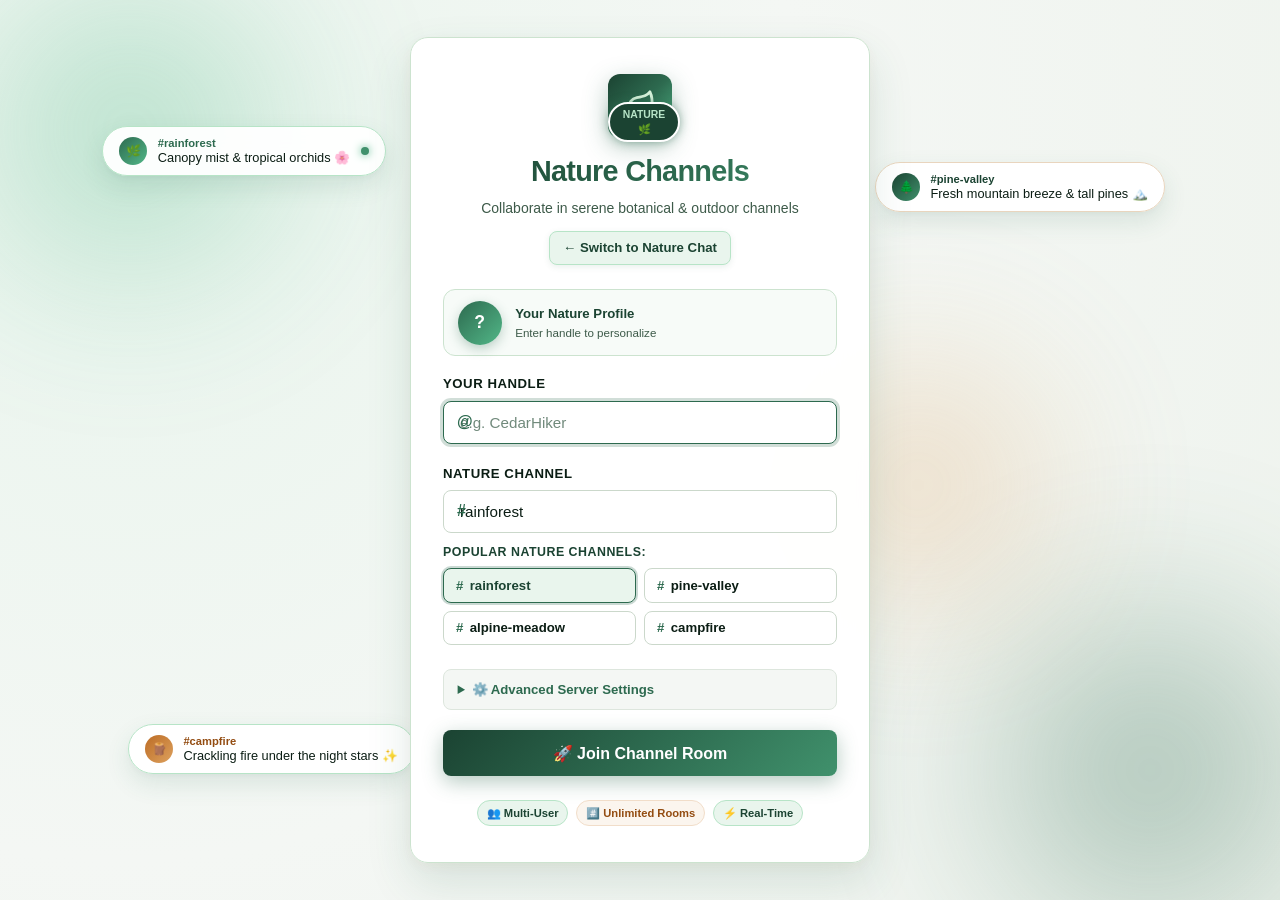
==== commit 1e1d9ddb: "revert(frontend): restore realistic botanical nature theme with enhanced sunlit woodland chat wallpa" ====
--- a/frontend/rooms.html
+++ b/frontend/rooms.html
@@ -1,294 +1,257 @@
 <!DOCTYPE html>
-<html lang="en" data-theme="nebula">
+<html lang="en">
 <head>
   <meta charset="UTF-8">
   <meta name="viewport" content="width=device-width, initial-scale=1.0">
-  <title>Real-Time Chat | Spatial Channels</title>
+  <title>Real-Time Chat - Multi-User Rooms</title>
   <link rel="stylesheet" href="style.css">
   <link rel="preconnect" href="https://fonts.googleapis.com">
   <link rel="preconnect" href="https://fonts.gstatic.com" crossorigin>
-  <link href="https://fonts.googleapis.com/css2?family=Space+Grotesk:wght@400;500;600;700&family=Inter:wght@400;500;600;700&display=swap" rel="stylesheet">
+  <link href="https://fonts.googleapis.com/css2?family=Inter:wght@400;500;600;700&display=swap" rel="stylesheet">
 </head>
 <body>
-  <!-- Interactive Starlight / Neural Constellation Canvas -->
-  <canvas id="matrix-canvas"></canvas>
-
-  <!-- Volumetric Ambient Light Overlays -->
-  <div class="ambient-holo-orb orb-1"></div>
-  <div class="ambient-holo-orb orb-2"></div>
-  <div class="ambient-holo-orb orb-3"></div>
-
   <div id="app" class="app-container">
 
-    <!-- ================= JOIN / ROOM SELECTION SCREEN (3D HOLOGRAPHIC) ================= -->
+    <!-- ================= JOIN / ROOM SELECTION SCREEN ================= -->
     <section id="join-screen" class="screen active">
-      <!-- Floating Holographic Badges -->
-      <div class="floating-holo-tag holo-tag-1">
-        <span class="holo-badge-dot"></span>
-        <span>PORTAL SECTOR ⚡</span>
-      </div>
-
-      <div class="floating-holo-tag holo-tag-2">
-        <span>🌌 QUANTUM ENCRYPTION</span>
-        <span class="holo-badge-dot" style="background: var(--neon-magenta); box-shadow: 0 0 10px var(--neon-magenta);"></span>
-      </div>
-
-      <div class="floating-holo-tag holo-tag-3">
-        <span class="holo-badge-dot" style="background: var(--neon-violet); box-shadow: 0 0 10px var(--neon-violet);"></span>
-        <span>MULTI-DIMENSIONAL 🛸</span>
-      </div>
-
-      <!-- 3D Parallax Tilt Deck -->
-      <div class="holo-card-deck" id="parallax-card">
-        <div class="holo-card-inner">
-          <div class="brand-holo-header">
-            <div class="brand-cyber-symbol" style="border-color: rgba(168, 85, 247, 0.6); box-shadow: 0 0 30px var(--neon-violet-glow);">
-              <svg viewBox="0 0 24 24" width="36" height="36" fill="none" stroke="currentColor" stroke-width="2" stroke-linecap="round" stroke-linejoin="round">
-                <circle cx="12" cy="12" r="10"></circle>
-                <line x1="2" y1="12" x2="22" y2="12"></line>
-                <path d="M12 2a15.3 15.3 0 0 1 4 10 15.3 15.3 0 0 1-4 10 15.3 15.3 0 0 1-4-10 15.3 15.3 0 0 1 4-10z"></path>
+      <!-- Sunlit Dappled Glow Orbs (Komorebi Forest Canopy) -->
+      <div class="ambient-glow glow-1"></div>
+      <div class="ambient-glow glow-2"></div>
+      <div class="ambient-glow glow-3"></div>
+
+      <!-- Floating Decorative Room Bubbles (Realistic Botanical Nature) -->
+      <div class="floating-bubble bubble-left-top">
+        <span class="bubble-avatar" style="background: linear-gradient(135deg, #2d6a4f, #52b788);">🌿</span>
+        <div class="bubble-content">
+          <span class="bubble-user">#rainforest</span>
+          <span class="bubble-msg">Canopy mist & tropical orchids 🌸</span>
+        </div>
+        <span class="live-dot"></span>
+      </div>
+
+      <div class="floating-bubble bubble-right-top">
+        <span class="bubble-avatar" style="background: linear-gradient(135deg, #1b4332, #40916c);">🌲</span>
+        <div class="bubble-content">
+          <span class="bubble-user" style="color: #1b4332;">#pine-valley</span>
+          <span class="bubble-msg">Fresh mountain breeze & tall pines 🏔️</span>
+        </div>
+      </div>
+
+      <div class="floating-bubble bubble-left-bottom">
+        <span class="bubble-avatar" style="background: linear-gradient(135deg, #bc6c25, #dda15e);">🪵</span>
+        <div class="bubble-content">
+          <span class="bubble-user" style="color: #934c11;">#campfire</span>
+          <span class="bubble-msg">Crackling fire under the night stars ✨</span>
+        </div>
+      </div>
+
+      <div class="join-card glassmorphism">
+        <div class="brand-header">
+          <div class="brand-icon-wrapper">
+            <div class="brand-icon gradient-glow-rooms">
+              <svg viewBox="0 0 24 24" width="34" height="34" fill="none" stroke="currentColor" stroke-width="2" stroke-linecap="round" stroke-linejoin="round">
+                <path d="M11 20A7 7 0 0 1 9.8 6.1C15.5 5 17 4.48 19 2c1 2 2 4.5 1.4 10.2A7 7 0 0 1 11 20z"></path>
+                <path d="M2 21c0-3 1.85-5.36 5.08-6C9.5 14.52 12 13 13 12"></path>
               </svg>
             </div>
-
-            <h1 class="holo-glitch-title">SPATIAL SECTORS</h1>
-            <p class="holo-subtitle">Choose a quantum frequency channel to synchronize</p>
+            <span class="status-pulse-badge rooms-badge">NATURE 🌿</span>
+          </div>
+
+          <h1 class="gradient-title">Nature Channels</h1>
+          <p class="brand-subtitle">Collaborate in serene botanical & outdoor channels</p>
+          
+          <div class="hero-nav-switch">
+            <a href="index.html" class="nav-link-btn gradient-border-btn" title="Back to Nature Chat">
+              <span>← Switch to Nature Chat</span>
+            </a>
+          </div>
+        </div>
+
+        <div id="join-error" class="alert-banner hidden" role="alert"></div>
+
+        <!-- Live Avatar Identity Preview -->
+        <div class="avatar-preview-box">
+          <div class="avatar-preview" id="join-avatar-preview">?</div>
+          <div class="avatar-meta">
+            <span class="avatar-label">Your Nature Profile</span>
+            <span class="avatar-sub" id="avatar-sub-text">Enter handle to personalize</span>
+          </div>
+        </div>
+
+        <form id="join-form" class="join-form" autocomplete="off">
+          <div class="form-group">
+            <label for="username-input">Your Handle</label>
+            <div class="input-wrapper glowing-input">
+              <span class="input-icon">@</span>
+              <input 
+                type="text" 
+                id="username-input" 
+                name="username" 
+                placeholder="e.g. CedarHiker" 
+                maxlength="25" 
+                required 
+                autofocus
+              >
+            </div>
+          </div>
+
+          <div class="form-group">
+            <label for="room-input">Nature Channel</label>
+            <div class="input-wrapper glowing-input">
+              <span class="input-icon">#</span>
+              <input 
+                type="text" 
+                id="room-input" 
+                name="room" 
+                value="rainforest" 
+                placeholder="e.g. rainforest, pine-valley, campfire" 
+                maxlength="30" 
+                required
+              >
+            </div>
             
-            <div class="portal-switch-bar">
-              <a href="index.html" class="portal-nav-btn" title="Back to Global Matrix">
-                <span>← Back to Global Matrix</span>
-              </a>
-            </div>
-          </div>
-
-          <div id="join-error" class="alert-banner error hidden" role="alert"></div>
-
-          <!-- Holographic Avatar Preview -->
-          <div class="avatar-hologram-box">
-            <div class="hologram-avatar" id="join-avatar-preview">?</div>
-            <div class="hologram-meta">
-              <span class="hologram-label">Pilot Identity</span>
-              <span class="hologram-sub" id="avatar-sub-text">Enter callsign to calibrate beacon</span>
-            </div>
-          </div>
-
-          <form id="join-form" class="join-form" autocomplete="off">
-            <div class="form-group">
-              <label for="username-input">YOUR CALLSIGN</label>
-              <div class="cyber-input-wrapper">
-                <span class="cyber-input-prefix">@</span>
-                <input 
-                  type="text" 
-                  id="username-input" 
-                  name="username" 
-                  placeholder="e.g. NeoCommander" 
-                  maxlength="25" 
-                  required 
-                  autofocus
-                >
-              </div>
-            </div>
-
-            <div class="form-group">
-              <label for="room-input">SPATIAL SECTOR FREQUENCY</label>
-              <div class="cyber-input-wrapper">
-                <span class="cyber-input-prefix">#</span>
-                <input 
-                  type="text" 
-                  id="room-input" 
-                  name="room" 
-                  value="quantum-core" 
-                  placeholder="e.g. quantum-core" 
-                  maxlength="30" 
-                  required
-                >
-              </div>
-              
-              <!-- Quick Room Frequency Portals -->
-              <div class="room-preset-grid">
-                <button type="button" class="room-preset-btn active" data-room="quantum-core">
-                  <span>⚛️</span>
-                  <span>#quantum-core</span>
-                </button>
-                <button type="button" class="room-preset-btn" data-room="cyber-deck">
-                  <span>⚡</span>
-                  <span>#cyber-deck</span>
-                </button>
-                <button type="button" class="room-preset-btn" data-room="hyper-lounge">
-                  <span>🛸</span>
-                  <span>#hyper-lounge</span>
-                </button>
-                <button type="button" class="room-preset-btn" data-room="neon-arcade">
-                  <span>👾</span>
-                  <span>#neon-arcade</span>
-                </button>
-              </div>
-            </div>
-
-            <details class="server-config-toggle">
-              <summary>⚙️ Advanced Server Gateway</summary>
-              <div class="form-group config-field">
-                <label for="server-url-input">Base Gateway URL</label>
-                <div class="cyber-input-wrapper">
-                  <input 
-                    type="text" 
-                    id="server-url-input" 
-                    name="serverUrl" 
-                    value="ws://localhost:8000/ws" 
-                    placeholder="ws://localhost:8000/ws"
-                  >
-                </div>
-                <span class="input-hint">Target endpoint: <code>{base_url}/{room}/{username}</code></span>
-              </div>
-            </details>
-
-            <button type="submit" id="join-btn" class="cyber-launch-btn">
-              <span class="btn-text">WARP TO SECTOR 🛸</span>
-              <span class="btn-spinner hidden"></span>
-            </button>
-
-            <!-- Feature Pills -->
-            <div class="feature-matrix-pills">
-              <span class="cyber-pill">⚛️ Quantum Channels</span>
-              <span class="cyber-pill">👥 Multi-Node Sync</span>
-              <span class="cyber-pill">🔒 Isolated Streams</span>
-            </div>
-          </form>
-        </div>
+            <span class="room-presets-label">Popular Nature Channels:</span>
+            <div class="room-presets-grid">
+              <button type="button" class="room-preset-btn selected" data-room="rainforest">
+                <span class="room-hash">#</span> rainforest
+              </button>
+              <button type="button" class="room-preset-btn" data-room="pine-valley">
+                <span class="room-hash">#</span> pine-valley
+              </button>
+              <button type="button" class="room-preset-btn" data-room="alpine-meadow">
+                <span class="room-hash">#</span> alpine-meadow
+              </button>
+              <button type="button" class="room-preset-btn" data-room="campfire">
+                <span class="room-hash">#</span> campfire
+              </button>
+            </div>
+          </div>
+
+          <details class="server-config-toggle">
+            <summary>⚙️ Advanced Server Settings</summary>
+            <div class="form-group config-field">
+              <label for="server-url-input">WebSocket Base URL</label>
+              <input 
+                type="text" 
+                id="server-url-input" 
+                name="serverUrl" 
+                value="ws://localhost:8000/ws" 
+                placeholder="ws://localhost:8000/ws"
+              >
+              <span class="input-hint">Default connection: <code>{base_url}/{room}/{username}</code></span>
+            </div>
+          </details>
+
+          <button type="submit" id="join-btn" class="btn btn-vibrant btn-block">
+            <span class="btn-text">🚀 Join Channel Room</span>
+            <span class="btn-spinner hidden"></span>
+          </button>
+
+          <!-- Feature Pills -->
+          <div class="feature-pills">
+            <span class="pill">👥 Multi-User</span>
+            <span class="pill">#️⃣ Unlimited Rooms</span>
+            <span class="pill">⚡ Real-Time</span>
+          </div>
+        </form>
       </div>
     </section>
 
-    <!-- ================= MAIN CHAT SCREEN (FUTURISTIC SPATIAL HUD) ================= -->
+    <!-- ================= MAIN ROOM CHAT SCREEN ================= -->
     <section id="chat-screen" class="screen hidden">
-      <!-- Cyber HUD Header -->
-      <header class="cyber-hud-header">
-        <div class="hud-left">
-          <button id="toggle-sidebar-btn" class="hud-tool-btn mobile-only" aria-label="Toggle Online Users">
-            <svg viewBox="0 0 24 24" width="20" height="20" fill="none" stroke="currentColor" stroke-width="2">
+      <!-- Chat Header -->
+      <header class="chat-header">
+        <div class="chat-header-left">
+          <button id="toggle-sidebar-btn" class="icon-btn mobile-only" aria-label="Toggle Online Room Members">
+            <svg viewBox="0 0 24 24" width="22" height="22" fill="none" stroke="currentColor" stroke-width="2">
               <line x1="3" y1="12" x2="21" y2="12"></line>
               <line x1="3" y1="6" x2="21" y2="6"></line>
               <line x1="3" y1="18" x2="21" y2="18"></line>
             </svg>
           </button>
-          
-          <div class="hud-title-wrap">
-            <div class="hud-pulse-ring" style="background: var(--neon-violet); box-shadow: 0 0 12px var(--neon-violet);"></div>
+          <div class="header-brand">
+            <div class="header-status-indicator online"></div>
             <div>
-              <h2 id="room-display-name">#quantum-core</h2>
-              <span class="connection-status" id="connection-status">QUANTUM SYNC ACTIVE</span>
-            </div>
-            <!-- Live Audio Frequency Wave -->
-            <div class="cyber-audio-wave" title="Sector Frequency Wave">
-              <span class="wave-bar"></span>
-              <span class="wave-bar"></span>
-              <span class="wave-bar"></span>
-              <span class="wave-bar"></span>
-              <span class="wave-bar"></span>
-            </div>
-          </div>
-        </div>
-
-        <div class="hud-right">
-          <!-- Theme Swapper -->
-          <button id="theme-btn" class="hud-tool-btn" title="Toggle Cyber Aesthetics">
-            <span>🎨 Theme</span>
-          </button>
-
-          <!-- Audio FX Toggle -->
-          <button id="sound-btn" class="hud-tool-btn" title="Toggle Audio FX">
-            <span id="sound-icon">🔊 SFX ON</span>
-          </button>
-
-          <!-- Global Matrix Portal Link -->
-          <a href="index.html" class="hud-tool-btn" title="Return to Global Matrix">
-            <span>Global ⚡</span>
-          </a>
-
-          <!-- User Profile Pill -->
-          <div class="hud-user-profile">
-            <div class="hud-avatar" id="current-user-avatar">?</div>
-            <span class="hud-username" id="current-user-name">User</span>
-          </div>
-
-          <!-- Leave Sector Button -->
-          <button id="leave-btn" class="hud-leave-btn" title="Exit Sector Channel">
+              <div style="display: flex; align-items: center; gap: 0.5rem;">
+                <h2 id="room-display-name">#general</h2>
+                <span class="room-header-badge" id="room-badge">Room Chat</span>
+              </div>
+              <p class="connection-status" id="connection-status">Connected</p>
+            </div>
+          </div>
+        </div>
+
+        <div class="chat-header-right">
+          <div class="current-user-badge">
+            <div class="avatar avatar-sm" id="current-user-avatar">?</div>
+            <span class="current-user-name" id="current-user-name">User</span>
+          </div>
+          <button id="leave-btn" class="btn btn-secondary btn-sm" title="Leave Room">
             <svg viewBox="0 0 24 24" width="16" height="16" fill="none" stroke="currentColor" stroke-width="2">
               <path d="M9 21H5a2 2 0 0 1-2-2V5a2 2 0 0 1 2-2h4"></path>
               <polyline points="16 17 21 12 16 7"></polyline>
               <line x1="21" y1="12" x2="9" y2="12"></line>
             </svg>
-            <span>Exit Sector</span>
+            <span>Leave Room</span>
           </button>
         </div>
       </header>
 
       <!-- Chat Body -->
       <div class="chat-body">
-        <!-- Online Nodes Sidebar -->
-        <aside id="online-users-sidebar" class="cyber-sidebar">
+        <!-- Room Users Sidebar -->
+        <aside id="online-users-sidebar" class="sidebar">
           <div class="sidebar-header">
-            <h3>Sector Pilots</h3>
-            <span class="cyber-count-badge" id="online-count">0</span>
+            <h3>Room Members</h3>
+            <span class="user-count-badge" id="online-count">0</span>
           </div>
           <div class="sidebar-content">
             <ul id="users-list" class="users-list">
-              <!-- Rendered dynamically -->
+              <!-- Populated dynamically -->
             </ul>
           </div>
         </aside>
 
-        <!-- Sidebar overlay for mobile devices -->
-        <div id="sidebar-overlay" class="sidebar-overlay"></div>
-
-        <!-- Chat Main Area -->
+        <!-- Sidebar overlay for mobile -->
+        <div id="sidebar-overlay" class="sidebar-overlay hidden"></div>
+
+        <!-- Room Chat Main Area -->
         <main class="chat-main">
-          <!-- Notification Alert Toast -->
+          <!-- Notification Toast -->
           <div id="chat-alert" class="chat-alert hidden" role="alert"></div>
 
-          <!-- Messages Stream Container -->
+          <!-- Messages Container -->
           <div id="messages-container" class="messages-container">
             <div id="empty-state" class="empty-state">
-              <div class="empty-icon">🛸</div>
-              <p>Frequency open. Broadcast your first transmission into this sector.</p>
+              <div class="empty-icon">👥</div>
+              <p id="empty-state-text">Welcome to the room! Be the first to start the conversation.</p>
             </div>
             <!-- Messages rendered dynamically -->
           </div>
 
-          <!-- Scroll-to-Bottom Floating Action -->
+          <!-- Auto-scroll helper button -->
           <button id="scroll-bottom-btn" class="scroll-bottom-btn hidden" aria-label="Scroll to bottom">
-            <svg viewBox="0 0 24 24" width="16" height="16" fill="none" stroke="currentColor" stroke-width="2.5">
+            <svg viewBox="0 0 24 24" width="18" height="18" fill="none" stroke="currentColor" stroke-width="2">
               <polyline points="6 9 12 15 18 9"></polyline>
             </svg>
-            <span>New Transmission</span>
-          </button>
-
-          <!-- Holographic Message Footer -->
+            <span>New messages</span>
+          </button>
+
+          <!-- Message Input Form -->
           <footer class="chat-footer">
-            <!-- Quick Emoji Reactions HUD -->
-            <div class="quick-reaction-bar" id="quick-reaction-bar">
-              <button type="button" class="reaction-btn" data-emoji="🔥" title="Fire">🔥</button>
-              <button type="button" class="reaction-btn" data-emoji="⚡" title="Lightning">⚡</button>
-              <button type="button" class="reaction-btn" data-emoji="🚀" title="Rocket">🚀</button>
-              <button type="button" class="reaction-btn" data-emoji="💎" title="Diamond">💎</button>
-              <button type="button" class="reaction-btn" data-emoji="❤️" title="Love">❤️</button>
-              <button type="button" class="reaction-btn" data-emoji="✨" title="Sparkles">✨</button>
-              <button type="button" class="reaction-btn" data-emoji="🛸" title="UFO">🛸</button>
-              <button type="button" class="reaction-btn" data-emoji="👾" title="Alien">👾</button>
-            </div>
-
-            <!-- Input Form -->
             <form id="message-form" class="message-form" autocomplete="off">
               <div class="message-input-wrapper">
                 <input 
                   type="text" 
                   id="message-input" 
-                  placeholder="Transmit signal into sector frequency..." 
+                  placeholder="Message #general..." 
                   maxlength="2000"
                   required
                 >
               </div>
-              <button type="submit" id="send-btn" class="send-btn" aria-label="Transmit message">
-                <span class="send-btn-label">TRANSMIT</span>
-                <svg viewBox="0 0 24 24" width="18" height="18" fill="none" stroke="currentColor" stroke-width="2.5">
+              <button type="submit" id="send-btn" class="btn btn-primary send-btn" aria-label="Send message">
+                <span class="send-btn-label">Send</span>
+                <svg viewBox="0 0 24 24" width="18" height="18" fill="none" stroke="currentColor" stroke-width="2">
                   <line x1="22" y1="2" x2="11" y2="13"></line>
                   <polygon points="22 2 15 22 11 13 2 9 22 2"></polygon>
                 </svg>
--- a/frontend/style.css
+++ b/frontend/style.css
@@ -1,126 +1,75 @@
 /* ==========================================================================
-   HYPER-SPATIAL NEON MATRIX - ULTRA-MODERN CHAT DESIGN SYSTEM
-   Brand-new, out-of-the-box, hypnotic futuristic cyber-glass aesthetic.
+   CSS VARIABLES & DESIGN SYSTEM - REALISTIC BOTANICAL NATURE THEME
    ========================================================================== */
-
-/* --------------------------------------------------------------------------
-   CSS VARIABLES & THEME ENGINE
-   -------------------------------------------------------------------------- */
-:root,
-[data-theme="nebula"] {
-  --theme-id: "nebula";
-  --bg-space: #070913;
-  --bg-deep: #0d1126;
-  --bg-surface: rgba(18, 24, 48, 0.72);
-  --bg-surface-elevated: rgba(26, 34, 68, 0.85);
-  --bg-glass: rgba(18, 24, 48, 0.55);
-  --bg-input: rgba(12, 16, 36, 0.75);
-
-  --neon-cyan: #00f0ff;
-  --neon-cyan-glow: rgba(0, 240, 255, 0.35);
-  --neon-violet: #a855f7;
-  --neon-violet-glow: rgba(168, 85, 247, 0.35);
-  --neon-magenta: #ff007f;
-  --neon-magenta-glow: rgba(255, 0, 127, 0.35);
-  --neon-green: #00ffaa;
+:root {
+  /* Lush Forest & Organic Nature Palette */
+  --forest-deep: #0e271a;          /* Deepest Pine Canopy */
+  --forest-dark: #1b4332;          /* Rich Evergreen */
+  --forest-mid: #2d6a4f;           /* Lush Moss Green */
+  --forest-leaf: #40916c;          /* Vibrant Leaf Green */
+  --forest-light: #52b788;         /* Fresh Sprout Green */
+  --forest-mint: #74c69d;          /* Soft Mint Leaf */
+  --mist-pale: #d8f3dc;            /* Morning Dew Light Green */
+  --mist-soft: #e9f5ed;            /* Ultra Soft Dewdrop White */
+  --earth-amber: #bc6c25;          /* Warm Cedar Bark */
+  --earth-light: #dda15e;          /* Golden Sunbeam */
+  --earth-sand: #f5f2eb;           /* Organic Pebble Sand */
+
+  /* Theme Primary (Lush Moss) & Accents */
+  --primary: #2d6a4f;
+  --primary-hover: #1b4332;
+  --primary-light: #e9f5ed;
+  --primary-dark: #0e271a;
+  --accent: #52b788;
+  --accent-hover: #40916c;
+
+  /* Natural Canvas & Pure Surfaces */
+  --bg-app: #f4f7f4;               /* Fresh Morning Mist Canvas */
+  --bg-surface: #ffffff;           /* Clean Organic White Stone */
+  --bg-surface-elevated: #f9fbf9;
+  --bg-surface-subtle: #f0f5f0;
+  --border-color: #dde6dd;          /* Delicate Leaf-Tinted Border */
+  --border-focus: #2d6a4f;          /* Lush Moss Focus Ring */
   
-  --primary: #00f0ff;
-  --primary-hover: #38bdf8;
-  --primary-glow: 0 0 25px rgba(0, 240, 255, 0.45);
-  
-  --accent-gradient: linear-gradient(135deg, #00f0ff 0%, #a855f7 50%, #ff007f 100%);
-  --bubble-out-bg: linear-gradient(135deg, rgba(0, 240, 255, 0.18) 0%, rgba(168, 85, 247, 0.22) 100%);
-  --bubble-out-border: rgba(0, 240, 255, 0.45);
-  --bubble-out-text: #f0fdf4;
-  
-  --bubble-in-bg: rgba(18, 25, 52, 0.85);
-  --bubble-in-border: rgba(168, 85, 247, 0.28);
-  --bubble-in-text: #f8fafc;
-
-  --border-glass: rgba(255, 255, 255, 0.12);
-  --border-glow: rgba(0, 240, 255, 0.4);
-  
-  --text-main: #f8fafc;
-  --text-secondary: #94a3b8;
-  --text-dim: #64748b;
-  --card-shadow: 0 20px 50px rgba(0, 0, 0, 0.6), 0 0 40px rgba(0, 240, 255, 0.12);
-}
-
-/* Cyberpunk Matrix Theme */
-[data-theme="cyberpunk"] {
-  --theme-id: "cyberpunk";
-  --bg-space: #030806;
-  --bg-deep: #061510;
-  --bg-surface: rgba(8, 28, 20, 0.78);
-  --bg-surface-elevated: rgba(12, 42, 30, 0.88);
-  --bg-glass: rgba(8, 28, 20, 0.6);
-  --bg-input: rgba(4, 16, 11, 0.85);
-
-  --neon-cyan: #00ff9d;
-  --neon-cyan-glow: rgba(0, 255, 157, 0.4);
-  --neon-violet: #ffe600;
-  --neon-violet-glow: rgba(255, 230, 0, 0.35);
-  --neon-magenta: #ff0055;
-  --neon-magenta-glow: rgba(255, 0, 85, 0.4);
-  --neon-green: #00ff9d;
-
-  --primary: #00ff9d;
-  --primary-hover: #5cffb9;
-  --primary-glow: 0 0 25px rgba(0, 255, 157, 0.5);
-
-  --accent-gradient: linear-gradient(135deg, #00ff9d 0%, #ffe600 60%, #ff0055 100%);
-  --bubble-out-bg: linear-gradient(135deg, rgba(0, 255, 157, 0.2) 0%, rgba(255, 230, 0, 0.15) 100%);
-  --bubble-out-border: rgba(0, 255, 157, 0.5);
-  --bubble-out-text: #ffffff;
-
-  --bubble-in-bg: rgba(6, 26, 18, 0.88);
-  --bubble-in-border: rgba(0, 255, 157, 0.25);
-  --bubble-in-text: #e2fbf0;
-
-  --border-glass: rgba(0, 255, 157, 0.18);
-  --border-glow: rgba(0, 255, 157, 0.55);
-  --card-shadow: 0 20px 50px rgba(0, 0, 0, 0.7), 0 0 45px rgba(0, 255, 157, 0.15);
-}
-
-/* Synthwave Sunset Theme */
-[data-theme="synthwave"] {
-  --theme-id: "synthwave";
-  --bg-space: #12061e;
-  --bg-deep: #1d0932;
-  --bg-surface: rgba(40, 14, 68, 0.75);
-  --bg-surface-elevated: rgba(56, 20, 96, 0.88);
-  --bg-glass: rgba(40, 14, 68, 0.58);
-  --bg-input: rgba(24, 7, 42, 0.85);
-
-  --neon-cyan: #ff007f;
-  --neon-cyan-glow: rgba(255, 0, 127, 0.45);
-  --neon-violet: #7928ca;
-  --neon-violet-glow: rgba(121, 40, 202, 0.4);
-  --neon-magenta: #ff8800;
-  --neon-magenta-glow: rgba(255, 136, 0, 0.4);
-  --neon-green: #00f0ff;
-
-  --primary: #ff007f;
-  --primary-hover: #ff409f;
-  --primary-glow: 0 0 25px rgba(255, 0, 127, 0.5);
-
-  --accent-gradient: linear-gradient(135deg, #ff007f 0%, #7928ca 50%, #ff8800 100%);
-  --bubble-out-bg: linear-gradient(135deg, rgba(255, 0, 127, 0.25) 0%, rgba(121, 40, 202, 0.25) 100%);
-  --bubble-out-border: rgba(255, 0, 127, 0.5);
-  --bubble-out-text: #fff5f8;
-
-  --bubble-in-bg: rgba(36, 12, 60, 0.88);
-  --bubble-in-border: rgba(121, 40, 202, 0.35);
-  --bubble-in-text: #fde8f2;
-
-  --border-glass: rgba(255, 0, 127, 0.2);
-  --border-glow: rgba(255, 0, 127, 0.5);
-  --card-shadow: 0 20px 50px rgba(0, 0, 0, 0.7), 0 0 45px rgba(255, 0, 127, 0.18);
-}
-
-/* --------------------------------------------------------------------------
-   GLOBAL RESET & TYPOGRAPHY
-   -------------------------------------------------------------------------- */
+  /* Typography Colors */
+  --text-main: #0b1d14;            /* Deep Pine Charcoal (Ultra Readable) */
+  --text-muted: #3d5a49;           /* Sage Charcoal Secondary */
+  --text-dim: #718a7c;             /* Muted Leaf Stem */
+
+  /* Status Colors */
+  --color-online: #2d6a4f;
+  --color-offline: #718a7c;
+  --color-danger: #c53030;
+  --color-danger-bg: #fff5f5;
+  --color-warning: #d69e2e;
+  --color-joined: #2d6a4f;
+  --color-left: #c05621;
+
+  /* Chat Bubbles - Morning Dew Leaf & Crisp White Stone */
+  --outgoing-bg: #d8f3dc;          /* Lush Morning Dew Leaf Bubble */
+  --outgoing-text: #0e2e1e;        /* Deep Forest Green Text */
+  --outgoing-time: #2d6a4f;        /* Forest Moss Timestamp */
+  --incoming-bg: #ffffff;          /* Pure Crisp White Stone Bubble */
+  --incoming-text: #0b1d14;        /* Deep Natural Charcoal Text */
+  --incoming-border: #dde6dd;
+
+  /* Radii & Shadows */
+  --radius-sm: 8px;
+  --radius-md: 12px;
+  --radius-lg: 18px;
+  --radius-full: 9999px;
+
+  --shadow-sm: 0 1px 2px rgba(14, 39, 26, 0.05);
+  --shadow-md: 0 4px 14px rgba(45, 106, 79, 0.12), 0 2px 6px rgba(14, 39, 26, 0.04);
+  --shadow-lg: 0 12px 28px rgba(14, 39, 26, 0.1), 0 4px 12px rgba(45, 106, 79, 0.12);
+  --font-family: -apple-system, BlinkMacSystemFont, 'Segoe UI', Roboto, Helvetica, Arial, sans-serif;
+  --transition-fast: 0.15s ease;
+  --transition-normal: 0.25s ease;
+}
+
+/* ==========================================================================
+   RESET & BASE STYLES
+   ========================================================================== */
 *, *::before, *::after {
   box-sizing: border-box;
   margin: 0;
@@ -128,1183 +77,1032 @@
 }
 
 html, body {
+  height: 100%;
+  width: 100%;
+  font-family: var(--font-family);
+  background-color: var(--bg-app);
+  color: var(--text-main);
+  line-height: 1.5;
+  -webkit-font-smoothing: antialiased;
+  -moz-osx-font-smoothing: grayscale;
+  overflow: hidden;
+}
+
+/* ==========================================================================
+   APP CONTAINER & SCREEN MANAGEMENT
+   ========================================================================== */
+.app-container {
+  height: 100vh;
+  width: 100vw;
+  display: flex;
+  overflow: hidden;
+  position: relative;
+}
+
+.screen {
   width: 100%;
   height: 100%;
+  display: flex;
+}
+
+.screen.hidden {
+  display: none !important;
+}
+
+/* ==========================================================================
+   JOIN / LOGIN SCREEN (REALISTIC NATURE SANCTUARY)
+   ========================================================================== */
+#join-screen {
+  align-items: center;
+  justify-content: center;
+  padding: 1.5rem;
+  background: radial-gradient(circle at 10% 20%, #e9f5ed 0%, #f4f7f4 50%, #eef3ed 100%);
+  position: relative;
   overflow: hidden;
-  font-family: 'Space Grotesk', 'Inter', -apple-system, BlinkMacSystemFont, "Segoe UI", Roboto, sans-serif;
-  background-color: var(--bg-space);
-  color: var(--text-main);
-  -webkit-font-smoothing: antialiased;
-  -moz-osx-font-smoothing: grayscale;
-}
-
-/* --------------------------------------------------------------------------
-   INTERACTIVE MATRIX CANVAS (STARFIELD / NEURAL CONSTELLATION)
-   -------------------------------------------------------------------------- */
-#matrix-canvas {
-  position: fixed;
-  top: 0;
-  left: 0;
-  width: 100vw;
-  height: 100vh;
-  pointer-events: auto;
-  z-index: 0;
-}
-
-/* Ambient Radial Glow Overlays */
-.ambient-holo-orb {
-  position: fixed;
+}
+
+/* Sunlit Dappled Glow Orbs (Komorebi Forest Canopy) */
+.ambient-glow {
+  position: absolute;
   border-radius: 50%;
-  filter: blur(120px);
+  filter: blur(80px);
   pointer-events: none;
-  z-index: 1;
   opacity: 0.45;
-  animation: orbDrift 20s infinite alternate ease-in-out;
-}
-
-.orb-1 {
-  top: -15%;
+  animation: floatOrb 14s ease-in-out infinite alternate;
+}
+
+.glow-1 {
+  width: 420px;
+  height: 420px;
+  background: radial-gradient(circle, #52b788 0%, #52b78800 70%);
+  top: -80px;
+  left: -80px;
+}
+
+.glow-2 {
+  width: 460px;
+  height: 460px;
+  background: radial-gradient(circle, #2d6a4f 0%, #2d6a4f00 70%);
+  bottom: -100px;
+  right: -100px;
+  animation-duration: 18s;
+}
+
+.glow-3 {
+  width: 340px;
+  height: 340px;
+  background: radial-gradient(circle, #dda15e 0%, #dda15e00 70%);
+  top: 35%;
+  right: 15%;
+  animation-duration: 12s;
+}
+
+@keyframes floatOrb {
+  0% { transform: translate(0, 0) scale(1); }
+  50% { transform: translate(30px, 35px) scale(1.08); }
+  100% { transform: translate(-25px, -30px) scale(0.96); }
+}
+
+/* Floating Real-Time Nature Chat Bubbles */
+.floating-bubble {
+  position: absolute;
+  display: flex;
+  align-items: center;
+  gap: 0.65rem;
+  background: rgba(255, 255, 255, 0.94);
+  backdrop-filter: blur(12px);
+  -webkit-backdrop-filter: blur(12px);
+  border: 1px solid #cce3cf;
+  padding: 0.6rem 1rem;
+  border-radius: var(--radius-full);
+  box-shadow: 0 10px 25px rgba(45, 106, 79, 0.12), 0 3px 6px rgba(0, 0, 0, 0.03);
+  z-index: 2;
+  pointer-events: none;
+  animation: floatBubble 6s ease-in-out infinite;
+}
+
+.bubble-left-top {
+  top: 14%;
+  left: 8%;
+  animation-delay: 0s;
+  border-color: #b7e4c7;
+}
+
+.bubble-right-top {
+  top: 18%;
+  right: 9%;
+  animation-delay: 1.5s;
+  border-color: #e9d5be;
+}
+
+.bubble-left-bottom {
+  bottom: 14%;
   left: 10%;
-  width: 500px;
-  height: 500px;
-  background: radial-gradient(circle, var(--neon-cyan) 0%, transparent 70%);
-}
-
-.orb-2 {
-  bottom: -20%;
-  right: 5%;
-  width: 600px;
-  height: 600px;
-  background: radial-gradient(circle, var(--neon-violet) 0%, transparent 70%);
-  animation-duration: 25s;
-  animation-direction: alternate-reverse;
-}
-
-.orb-3 {
-  top: 40%;
-  right: 25%;
-  width: 350px;
-  height: 350px;
-  background: radial-gradient(circle, var(--neon-magenta) 0%, transparent 70%);
-  animation-duration: 18s;
-  opacity: 0.3;
-}
-
-@keyframes orbDrift {
-  0% { transform: translate(0, 0) scale(1); }
-  50% { transform: translate(60px, 40px) scale(1.1); }
-  100% { transform: translate(-40px, -50px) scale(0.95); }
-}
-
-/* --------------------------------------------------------------------------
-   APP CONTAINER & SCREENS
-   -------------------------------------------------------------------------- */
-.app-container {
-  position: relative;
-  width: 100vw;
-  height: 100vh;
-  z-index: 2;
-  overflow: hidden;
-  display: flex;
-}
-
-.screen {
-  position: absolute;
-  inset: 0;
-  width: 100%;
-  height: 100%;
-  display: flex;
-  transition: opacity 0.4s cubic-bezier(0.16, 1, 0.3, 1), transform 0.4s cubic-bezier(0.16, 1, 0.3, 1);
-}
-
-.screen.hidden {
-  opacity: 0;
-  pointer-events: none;
-  transform: scale(0.96);
-  visibility: hidden;
-}
-
-.screen.active {
-  opacity: 1;
-  pointer-events: auto;
-  transform: scale(1);
-  visibility: visible;
-}
-
-/* --------------------------------------------------------------------------
-   OUT-OF-THE-BOX JOIN SCREEN (3D HOLOGRAPHIC PARALLAX DECK)
-   -------------------------------------------------------------------------- */
-#join-screen {
+  animation-delay: 3s;
+  border-color: #b7e4c7;
+}
+
+@keyframes floatBubble {
+  0%, 100% { transform: translateY(0); }
+  50% { transform: translateY(-12px); }
+}
+
+.bubble-avatar {
+  width: 28px;
+  height: 28px;
+  border-radius: 50%;
+  display: flex;
   align-items: center;
   justify-content: center;
-  perspective: 1200px;
-  padding: 1.5rem;
-}
-
-/* Floating Hologram Badges */
-.floating-holo-tag {
-  position: absolute;
-  padding: 0.6rem 1.1rem;
-  border-radius: 9999px;
-  background: rgba(18, 24, 48, 0.65);
-  backdrop-filter: blur(16px);
-  border: 1px solid var(--border-glass);
-  box-shadow: 0 10px 30px rgba(0, 0, 0, 0.4), 0 0 20px var(--neon-cyan-glow);
-  display: flex;
-  align-items: center;
-  gap: 0.65rem;
-  font-size: 0.85rem;
-  font-weight: 600;
-  color: #fff;
-  z-index: 3;
-  pointer-events: none;
-  animation: floatBounce 6s infinite ease-in-out;
-}
-
-.holo-tag-1 {
-  top: 12%;
-  left: 10%;
-  animation-delay: 0s;
-  border-color: rgba(0, 240, 255, 0.35);
-}
-
-.holo-tag-2 {
-  bottom: 14%;
-  left: 8%;
-  animation-delay: -2s;
-  border-color: rgba(168, 85, 247, 0.35);
-}
-
-.holo-tag-3 {
-  top: 15%;
-  right: 10%;
-  animation-delay: -4s;
-  border-color: rgba(255, 0, 127, 0.35);
-}
-
-@keyframes floatBounce {
-  0%, 100% { transform: translateY(0px) rotate(0deg); }
-  50% { transform: translateY(-16px) rotate(1.5deg); }
-}
-
-.holo-badge-dot {
+  font-size: 0.75rem;
+  font-weight: 700;
+  color: white;
+}
+
+.bubble-content {
+  display: flex;
+  flex-direction: column;
+}
+
+.bubble-user {
+  font-size: 0.7rem;
+  font-weight: 700;
+  color: #2d6a4f;
+  line-height: 1.2;
+}
+
+.bubble-msg {
+  font-size: 0.8rem;
+  color: #0b1d14;
+  font-weight: 500;
+  line-height: 1.2;
+}
+
+.live-dot {
   width: 8px;
   height: 8px;
   border-radius: 50%;
-  background: var(--neon-cyan);
-  box-shadow: 0 0 10px var(--neon-cyan);
-  animation: pulseNeon 2s infinite ease-in-out;
-}
-
-@keyframes pulseNeon {
-  0%, 100% { transform: scale(1); opacity: 1; }
-  50% { transform: scale(1.4); opacity: 0.5; }
-}
-
-/* 3D Holographic Card Deck */
-.holo-card-deck {
+  background-color: #40916c;
+  box-shadow: 0 0 8px #52b788;
+}
+
+/* Glassmorphism Join Card */
+.join-card {
+  width: 100%;
+  max-width: 460px;
+  background: rgba(255, 255, 255, 0.96);
+  backdrop-filter: blur(20px);
+  -webkit-backdrop-filter: blur(20px);
+  border: 1px solid #cce3cf;
+  border-radius: var(--radius-lg);
+  padding: 2.25rem 2rem;
+  box-shadow: 0 20px 45px rgba(45, 106, 79, 0.14), 0 4px 15px rgba(188, 108, 37, 0.05);
+  animation: fadeIn 0.4s ease-out;
   position: relative;
+  z-index: 5;
+}
+
+.brand-header {
+  text-align: center;
+  margin-bottom: 1.5rem;
+}
+
+.brand-icon-wrapper {
+  position: relative;
+  display: inline-block;
+  margin-bottom: 0.75rem;
+}
+
+/* Rich Forest-to-Leaf Gradient Botanical Brand Icon */
+.brand-icon.gradient-glow,
+.brand-icon.gradient-glow-rooms {
+  width: 64px;
+  height: 64px;
+  background: linear-gradient(135deg, #1b4332 0%, #2d6a4f 50%, #52b788 100%);
+  color: #d8f3dc;
+  border-radius: var(--radius-md);
+  display: flex;
+  align-items: center;
+  justify-content: center;
+  box-shadow: 0 8px 24px rgba(45, 106, 79, 0.35);
+}
+
+.status-pulse-badge {
+  position: absolute;
+  bottom: -4px;
+  right: -8px;
+  background: #2d6a4f;
+  color: #d8f3dc;
+  font-size: 0.65rem;
+  font-weight: 800;
+  padding: 0.15rem 0.45rem;
+  border-radius: var(--radius-full);
+  border: 2px solid #ffffff;
+  box-shadow: 0 0 10px rgba(45, 106, 79, 0.5);
+  animation: pulseBadge 2.2s infinite;
+}
+
+.status-pulse-badge.rooms-badge {
+  background: #1b4332;
+  color: #b7e4c7;
+}
+
+@keyframes pulseBadge {
+  0%, 100% { transform: scale(1); }
+  50% { transform: scale(1.08); }
+}
+
+/* Realistic Botanical Gradient Title */
+.gradient-title {
+  font-size: 1.8rem;
+  font-weight: 800;
+  letter-spacing: -0.025em;
+  background: linear-gradient(135deg, #1b4332 0%, #2d6a4f 60%, #40916c 100%);
+  -webkit-background-clip: text;
+  -webkit-text-fill-color: transparent;
+  margin-bottom: 0.25rem;
+}
+
+.brand-subtitle {
+  font-size: 0.875rem;
+  color: #3d5a49;
+}
+
+.hero-nav-switch {
+  margin-top: 0.75rem;
+}
+
+.gradient-border-btn {
+  background: #e9f5ed;
+  border: 1px solid #b7e4c7;
+  color: #1b4332;
+  box-shadow: 0 2px 6px rgba(45, 106, 79, 0.1);
+  font-weight: 700;
+}
+
+.gradient-border-btn:hover {
+  background: linear-gradient(135deg, #2d6a4f 0%, #40916c 100%);
+  border-color: #2d6a4f;
+  color: white;
+  box-shadow: 0 4px 14px rgba(45, 106, 79, 0.3);
+}
+
+/* Live Avatar Identity Box */
+.avatar-preview-box {
+  display: flex;
+  align-items: center;
+  gap: 0.85rem;
+  background: #e9f5ed60;
+  border: 1px solid #cce3cf;
+  border-radius: var(--radius-md);
+  padding: 0.65rem 0.85rem;
+  margin-bottom: 1.15rem;
+  transition: all var(--transition-fast);
+}
+
+.avatar-preview {
+  width: 44px;
+  height: 44px;
+  border-radius: 50%;
+  display: flex;
+  align-items: center;
+  justify-content: center;
+  font-size: 1.1rem;
+  font-weight: 700;
+  color: white;
+  background: linear-gradient(135deg, #2d6a4f 0%, #52b788 100%);
+  box-shadow: 0 4px 12px rgba(45, 106, 79, 0.3);
+  transition: all 0.2s ease;
+  user-select: none;
+}
+
+.avatar-meta {
+  display: flex;
+  flex-direction: column;
+}
+
+.avatar-label {
+  font-size: 0.825rem;
+  font-weight: 700;
+  color: #1b4332;
+}
+
+.avatar-sub {
+  font-size: 0.725rem;
+  color: #3d5a49;
+}
+
+/* Form Controls */
+.join-form {
+  display: flex;
+  flex-direction: column;
+  gap: 1.25rem;
+}
+
+.form-group {
+  display: flex;
+  flex-direction: column;
+  gap: 0.4rem;
+}
+
+.form-group label {
+  font-size: 0.825rem;
+  font-weight: 700;
+  color: #0b1d14;
+  text-transform: uppercase;
+  letter-spacing: 0.04em;
+}
+
+.input-wrapper {
+  position: relative;
+  display: flex;
+  align-items: center;
+}
+
+.input-icon {
+  position: absolute;
+  left: 0.875rem;
+  color: #2d6a4f;
+  font-weight: 700;
+  font-size: 1rem;
+  pointer-events: none;
+}
+
+.input-wrapper input {
+  padding-left: 2.25rem;
+}
+
+input[type="text"] {
   width: 100%;
-  max-width: 480px;
-  border-radius: 28px;
-  padding: 2px;
-  background: linear-gradient(135deg, rgba(0, 240, 255, 0.6), rgba(168, 85, 247, 0.3), rgba(255, 0, 127, 0.6));
-  box-shadow: var(--card-shadow);
-  transition: transform 0.25s ease-out, box-shadow 0.3s ease;
-  transform-style: preserve-3d;
-  will-change: transform;
-}
-
-.holo-card-inner {
-  position: relative;
-  background: var(--bg-surface);
-  backdrop-filter: blur(28px) saturate(180%);
-  -webkit-backdrop-filter: blur(28px) saturate(180%);
-  border-radius: 26px;
-  padding: 2.5rem 2.2rem;
-  overflow: hidden;
-}
-
-/* Subtle Specular Sheen */
-.holo-card-inner::before {
-  content: '';
-  position: absolute;
-  inset: 0;
-  background: radial-gradient(circle at 50% 0%, rgba(255, 255, 255, 0.12), transparent 70%);
-  pointer-events: none;
-}
-
-/* Brand Header */
-.brand-holo-header {
-  text-align: center;
-  margin-bottom: 2rem;
-  position: relative;
-}
-
-.brand-cyber-symbol {
-  width: 72px;
-  height: 72px;
-  margin: 0 auto 1.2rem;
-  border-radius: 22px;
-  background: linear-gradient(135deg, rgba(0, 240, 255, 0.2), rgba(168, 85, 247, 0.2));
-  border: 1px solid rgba(0, 240, 255, 0.5);
-  box-shadow: 0 0 30px var(--neon-cyan-glow), inset 0 0 20px rgba(0, 240, 255, 0.3);
-  display: flex;
-  align-items: center;
-  justify-content: center;
-  position: relative;
-  animation: cyberSpinGlow 8s infinite linear;
-}
-
-@keyframes cyberSpinGlow {
-  0% { box-shadow: 0 0 25px var(--neon-cyan-glow); }
-  50% { box-shadow: 0 0 40px var(--neon-violet-glow); }
-  100% { box-shadow: 0 0 25px var(--neon-cyan-glow); }
-}
-
-.brand-cyber-symbol svg {
-  color: var(--neon-cyan);
-  filter: drop-shadow(0 0 8px var(--neon-cyan));
-}
-
-.holo-glitch-title {
-  font-size: 2.1rem;
-  font-weight: 800;
-  letter-spacing: -0.03em;
-  background: var(--accent-gradient);
-  -webkit-background-clip: text;
-  background-clip: text;
-  -webkit-text-fill-color: transparent;
-  margin-bottom: 0.4rem;
-  text-shadow: 0 0 30px rgba(0, 240, 255, 0.25);
-}
-
-.holo-subtitle {
-  font-size: 0.92rem;
-  color: var(--text-secondary);
-  letter-spacing: 0.01em;
-}
-
-/* Portal Navigation Switch (Between Global & Rooms) */
-.portal-switch-bar {
-  display: flex;
+  padding: 0.75rem 1rem;
+  background-color: #ffffff;
+  border: 1px solid #cbd8cb;
+  border-radius: var(--radius-sm);
+  color: #0b1d14;
+  font-size: 0.95rem;
+  font-family: inherit;
+  transition: border-color var(--transition-fast), box-shadow var(--transition-fast);
+}
+
+input[type="text"]:focus {
+  outline: none;
+  border-color: #2d6a4f;
+  box-shadow: 0 0 0 3px rgba(45, 106, 79, 0.22);
+}
+
+input[type="text"]::placeholder {
+  color: #718a7c;
+}
+
+.input-hint {
+  font-size: 0.75rem;
+  color: #3d5a49;
+}
+
+/* Glowing Input Wrapper Focus */
+.glowing-input input[type="text"]:focus {
+  border-color: #2d6a4f;
+  box-shadow: 0 0 0 3px rgba(45, 106, 79, 0.22);
+}
+
+/* Collapsible Settings */
+.server-config-toggle {
+  background: #f4f7f4;
+  border: 1px solid #dde6dd;
+  border-radius: var(--radius-sm);
+  padding: 0.6rem 0.85rem;
+  font-size: 0.825rem;
+}
+
+.server-config-toggle summary {
+  cursor: pointer;
+  color: #2d6a4f;
+  font-weight: 700;
+  user-select: none;
+}
+
+.server-config-toggle summary:hover {
+  color: #1b4332;
+}
+
+.config-field {
+  margin-top: 0.75rem;
+}
+
+.config-field code {
+  color: #1b4332;
+  font-weight: 600;
+}
+
+/* Buttons */
+.btn {
+  display: inline-flex;
   align-items: center;
   justify-content: center;
   gap: 0.5rem;
-  margin-top: 1rem;
-}
-
-.portal-nav-btn {
-  display: inline-flex;
-  align-items: center;
-  gap: 0.5rem;
-  padding: 0.45rem 1rem;
-  border-radius: 9999px;
-  background: rgba(255, 255, 255, 0.06);
-  border: 1px solid var(--border-glass);
-  color: var(--neon-cyan);
-  font-size: 0.82rem;
+  padding: 0.75rem 1.25rem;
+  font-size: 0.925rem;
   font-weight: 600;
-  text-decoration: none;
-  transition: all 0.2s ease;
-}
-
-.portal-nav-btn:hover {
-  background: rgba(0, 240, 255, 0.15);
-  border-color: var(--neon-cyan);
-  box-shadow: 0 0 16px var(--neon-cyan-glow);
-  transform: translateY(-2px);
-}
-
-/* Avatar Live Hologram Preview */
-.avatar-hologram-box {
-  display: flex;
-  align-items: center;
-  gap: 1.1rem;
-  padding: 1rem 1.2rem;
-  background: rgba(12, 16, 36, 0.6);
-  border: 1px solid var(--border-glass);
-  border-radius: 18px;
-  margin-bottom: 1.5rem;
-  position: relative;
-  overflow: hidden;
-}
-
-.avatar-hologram-box::before {
-  content: '';
-  position: absolute;
-  left: 0;
-  top: 0;
-  width: 4px;
-  height: 100%;
-  background: var(--accent-gradient);
-}
-
-.hologram-avatar {
-  width: 52px;
-  height: 52px;
-  border-radius: 16px;
-  background: linear-gradient(135deg, var(--neon-cyan), var(--neon-violet));
-  display: flex;
-  align-items: center;
-  justify-content: center;
-  font-size: 1.4rem;
-  font-weight: 700;
-  color: #070913;
-  box-shadow: 0 0 20px var(--neon-cyan-glow);
-  transition: all 0.3s cubic-bezier(0.34, 1.56, 0.64, 1);
-  flex-shrink: 0;
-}
-
-.hologram-meta {
-  display: flex;
-  flex-direction: column;
-  gap: 0.2rem;
-}
-
-.hologram-label {
-  font-size: 0.78rem;
-  text-transform: uppercase;
-  letter-spacing: 0.08em;
-  color: var(--neon-cyan);
-  font-weight: 700;
-}
-
-.hologram-sub {
-  font-size: 0.86rem;
-  color: var(--text-secondary);
-}
-
-/* Forms & Neon Inputs */
-.join-form {
-  display: flex;
-  flex-direction: column;
-  gap: 1.2rem;
-}
-
-.form-group {
-  display: flex;
-  flex-direction: column;
-  gap: 0.45rem;
-}
-
-.form-group label {
-  font-size: 0.85rem;
-  font-weight: 600;
-  color: var(--text-secondary);
-  letter-spacing: 0.02em;
-}
-
-.cyber-input-wrapper {
-  position: relative;
-  display: flex;
-  align-items: center;
-  background: var(--bg-input);
-  border: 1px solid var(--border-glass);
-  border-radius: 14px;
-  transition: all 0.25s ease;
-  overflow: hidden;
-}
-
-.cyber-input-wrapper:focus-within {
-  border-color: var(--neon-cyan);
-  box-shadow: 0 0 20px var(--neon-cyan-glow), inset 0 0 10px rgba(0, 240, 255, 0.15);
-  background: rgba(15, 22, 48, 0.9);
-}
-
-.cyber-input-prefix {
-  padding-left: 1.1rem;
+  border-radius: var(--radius-sm);
+  border: none;
+  cursor: pointer;
+  transition: all var(--transition-fast);
+  font-family: inherit;
+}
+
+.btn:disabled {
+  opacity: 0.6;
+  cursor: not-allowed;
+}
+
+.btn-primary {
+  background-color: var(--primary);
+  color: white;
+}
+
+.btn-primary:hover:not(:disabled) {
+  background-color: var(--primary-hover);
+}
+
+.btn-secondary {
+  background-color: #ffffff;
+  color: #0b1d14;
+  border: 1px solid #cbd8cb;
+}
+
+.btn-secondary:hover:not(:disabled) {
+  background-color: #f4f7f4;
+  color: #1b4332;
+}
+
+.btn-block {
+  width: 100%;
+}
+
+.btn-sm {
+  padding: 0.4rem 0.75rem;
+  font-size: 0.825rem;
+}
+
+/* Vibrant Action Button - Lush Forest Canopy Gradient */
+.btn-vibrant {
+  background: linear-gradient(135deg, #1b4332 0%, #2d6a4f 50%, #40916c 100%);
+  color: white;
+  font-weight: 700;
   font-size: 1rem;
-  font-weight: 700;
-  color: var(--neon-cyan);
-  user-select: none;
-}
-
-.cyber-input-wrapper input {
-  width: 100%;
-  padding: 0.95rem 1.1rem;
+  padding: 0.85rem 1.25rem;
+  border-radius: var(--radius-sm);
+  box-shadow: 0 6px 20px rgba(45, 106, 79, 0.35);
+  transition: all var(--transition-fast);
+}
+
+.btn-vibrant:hover:not(:disabled) {
+  background: linear-gradient(135deg, #0e271a 0%, #1b4332 50%, #2d6a4f 100%);
+  box-shadow: 0 8px 25px rgba(45, 106, 79, 0.5);
+  transform: translateY(-1px);
+}
+
+.icon-btn {
   background: transparent;
   border: none;
-  outline: none;
-  font-family: inherit;
-  font-size: 0.98rem;
-  font-weight: 500;
-  color: var(--text-main);
-}
-
-.cyber-input-wrapper input::placeholder {
-  color: var(--text-dim);
-}
-
-.input-hint {
-  font-size: 0.78rem;
-  color: var(--text-dim);
-}
-
-/* Preset Room Badges (for rooms.html) */
-.room-preset-grid {
-  display: grid;
-  grid-template-columns: repeat(2, 1fr);
-  gap: 0.6rem;
-  margin-top: 0.4rem;
-}
-
-.room-preset-btn {
-  display: flex;
-  align-items: center;
-  gap: 0.5rem;
-  padding: 0.6rem 0.8rem;
-  border-radius: 12px;
-  background: rgba(255, 255, 255, 0.04);
-  border: 1px solid var(--border-glass);
-  color: var(--text-secondary);
-  font-family: inherit;
-  font-size: 0.82rem;
-  font-weight: 600;
+  color: #3d5a49;
   cursor: pointer;
-  transition: all 0.2s ease;
-  text-align: left;
-}
-
-.room-preset-btn:hover,
-.room-preset-btn.active {
-  background: rgba(0, 240, 255, 0.12);
-  border-color: var(--neon-cyan);
-  color: #fff;
-  box-shadow: 0 0 15px var(--neon-cyan-glow);
-  transform: translateY(-2px);
-}
-
-/* Advanced Server Toggle */
-.server-config-toggle {
-  margin-top: -0.2rem;
-  font-size: 0.84rem;
-  color: var(--text-secondary);
-}
-
-.server-config-toggle summary {
-  cursor: pointer;
-  user-select: none;
-  padding: 0.3rem 0;
-  color: var(--text-dim);
-  font-weight: 500;
-  transition: color 0.2s ease;
-}
-
-.server-config-toggle summary:hover {
-  color: var(--neon-cyan);
-}
-
-.config-field {
-  margin-top: 0.75rem;
-}
-
-/* Launch Button */
-.cyber-launch-btn {
-  position: relative;
-  width: 100%;
-  padding: 1.05rem 1.5rem;
-  border-radius: 16px;
-  border: none;
-  background: var(--accent-gradient);
-  color: #070913;
-  font-family: inherit;
-  font-size: 1.02rem;
-  font-weight: 700;
-  letter-spacing: 0.03em;
-  cursor: pointer;
+  padding: 0.5rem;
   display: flex;
   align-items: center;
   justify-content: center;
-  gap: 0.6rem;
-  overflow: hidden;
-  box-shadow: var(--primary-glow);
-  transition: all 0.25s cubic-bezier(0.16, 1, 0.3, 1);
-  margin-top: 0.5rem;
-}
-
-.cyber-launch-btn:hover {
-  transform: translateY(-3px) scale(1.02);
-  box-shadow: 0 0 35px var(--neon-cyan-glow), 0 0 35px var(--neon-magenta-glow);
-}
-
-.cyber-launch-btn:active {
-  transform: translateY(0) scale(0.98);
-}
-
-.cyber-launch-btn:disabled {
-  opacity: 0.65;
-  cursor: not-allowed;
-  transform: none;
-}
-
-/* Feature Matrix Pills */
-.feature-matrix-pills {
-  display: flex;
+  border-radius: var(--radius-sm);
+}
+
+.icon-btn:hover {
+  color: #1b4332;
+  background-color: #e9f5ed;
+}
+
+/* Feature Highlights Pills (Natural Leaves & Earth Accents) */
+.feature-pills {
+  display: flex;
+  align-items: center;
   justify-content: center;
   gap: 0.5rem;
-  margin-top: 1.5rem;
+  margin-top: 0.25rem;
   flex-wrap: wrap;
 }
 
-.cyber-pill {
-  font-size: 0.75rem;
-  font-weight: 600;
-  padding: 0.3rem 0.75rem;
-  border-radius: 9999px;
-  background: rgba(255, 255, 255, 0.05);
-  border: 1px solid var(--border-glass);
-  color: var(--text-secondary);
+.feature-pills .pill {
+  font-size: 0.7rem;
+  font-weight: 700;
+  color: #1b4332;
+  background: #e9f5ed;
+  border: 1px solid #b7e4c7;
+  padding: 0.2rem 0.55rem;
+  border-radius: var(--radius-full);
+}
+
+.feature-pills .pill:nth-child(2) {
+  color: #934c11;
+  background: #fbf5ee;
+  border-color: #f1ddc9;
+}
+
+/* Spinners */
+.btn-spinner {
+  width: 16px;
+  height: 16px;
+  border: 2px solid rgba(255, 255, 255, 0.3);
+  border-top-color: white;
+  border-radius: 50%;
+  animation: spin 0.8s linear infinite;
+}
+
+@keyframes spin {
+  to { transform: rotate(360deg); }
 }
 
 /* Alert Banner */
 .alert-banner {
   padding: 0.75rem 1rem;
-  border-radius: 12px;
+  border-radius: var(--radius-sm);
   font-size: 0.85rem;
+  margin-bottom: 1.25rem;
+  background-color: var(--color-danger-bg);
+  border: 1px solid var(--color-danger);
+  color: var(--color-danger);
   font-weight: 600;
-  margin-bottom: 1.2rem;
-  display: flex;
-  align-items: center;
-  gap: 0.5rem;
-}
-
-.alert-banner.error {
-  background: rgba(255, 0, 85, 0.15);
-  border: 1px solid rgba(255, 0, 85, 0.4);
-  color: #ff4d79;
-}
-
-.alert-banner.hidden {
-  display: none !important;
-}
-
-/* --------------------------------------------------------------------------
-   OUT-OF-THE-BOX CHAT SCREEN (FUTURISTIC HUD & GLASS FEED)
-   -------------------------------------------------------------------------- */
+  animation: shake 0.3s ease;
+}
+
+/* ==========================================================================
+   MAIN CHAT SCREEN LAYOUT (NATURAL SANCTUARY)
+   ========================================================================== */
 #chat-screen {
   flex-direction: column;
 }
 
-/* Cyber Header HUD */
-.cyber-hud-header {
+/* Chat Header */
+.chat-header {
+  height: 64px;
+  min-height: 64px;
+  background-color: #ffffff;
+  border-bottom: 1px solid var(--border-color);
+  display: flex;
+  align-items: center;
+  justify-content: space-between;
+  padding: 0 1.25rem;
+  box-shadow: 0 1px 4px rgba(14, 39, 26, 0.04);
+  z-index: 10;
+}
+
+.chat-header-left {
+  display: flex;
+  align-items: center;
+  gap: 0.75rem;
+}
+
+.header-brand {
+  display: flex;
+  align-items: center;
+  gap: 0.65rem;
+}
+
+.header-brand h2 {
+  font-size: 1.05rem;
+  font-weight: 800;
+  color: #1b4332;
+  line-height: 1.2;
+}
+
+.connection-status {
+  font-size: 0.75rem;
+  color: var(--color-online);
+  font-weight: 700;
+  line-height: 1.2;
+}
+
+.connection-status.offline {
+  color: var(--color-danger);
+}
+
+.connection-status.connecting {
+  color: var(--color-warning);
+}
+
+.header-status-indicator {
+  width: 10px;
+  height: 10px;
+  border-radius: 50%;
+  background-color: #40916c;
+  box-shadow: 0 0 8px #52b788;
+}
+
+.header-status-indicator.offline {
+  background-color: var(--color-danger);
+  box-shadow: 0 0 8px var(--color-danger);
+}
+
+.header-status-indicator.connecting {
+  background-color: var(--color-warning);
+  box-shadow: 0 0 8px var(--color-warning);
+}
+
+.chat-header-right {
+  display: flex;
+  align-items: center;
+  gap: 0.75rem;
+}
+
+.current-user-badge {
+  display: flex;
+  align-items: center;
+  gap: 0.5rem;
+  padding: 0.35rem 0.75rem;
+  background-color: #e9f5ed;
+  border: 1px solid #b7e4c7;
+  border-radius: var(--radius-full);
+}
+
+.current-user-name {
+  font-size: 0.85rem;
+  font-weight: 700;
+  color: #1b4332;
+  max-width: 120px;
+  overflow: hidden;
+  text-overflow: ellipsis;
+  white-space: nowrap;
+}
+
+/* Chat Body Layout */
+.chat-body {
+  flex: 1;
+  display: flex;
+  overflow: hidden;
   position: relative;
+  background-color: var(--bg-app);
+}
+
+/* ==========================================================================
+   ONLINE USERS SIDEBAR
+   ========================================================================== */
+.sidebar {
+  width: 260px;
+  min-width: 260px;
+  background-color: #ffffff;
+  border-right: 1px solid var(--border-color);
+  display: flex;
+  flex-direction: column;
+  height: 100%;
+  transition: transform var(--transition-normal);
   z-index: 20;
-  height: 72px;
-  padding: 0 1.5rem;
+}
+
+.sidebar-header {
+  padding: 1rem 1.25rem;
   display: flex;
   align-items: center;
   justify-content: space-between;
-  background: var(--bg-surface);
-  backdrop-filter: blur(24px) saturate(180%);
-  -webkit-backdrop-filter: blur(24px) saturate(180%);
-  border-bottom: 1px solid var(--border-glass);
-  box-shadow: 0 4px 30px rgba(0, 0, 0, 0.4);
-}
-
-.hud-left {
-  display: flex;
-  align-items: center;
-  gap: 1.2rem;
-}
-
-.hud-title-wrap {
-  display: flex;
-  align-items: center;
-  gap: 0.85rem;
-}
-
-.hud-pulse-ring {
+  border-bottom: 1px solid var(--border-color);
+  background-color: #ffffff;
+}
+
+.sidebar-header h3 {
+  font-size: 0.875rem;
+  font-weight: 800;
+  text-transform: uppercase;
+  letter-spacing: 0.05em;
+  color: #1b4332;
+}
+
+.user-count-badge {
+  background-color: #e9f5ed;
+  color: #1b4332;
+  border: 1px solid #b7e4c7;
+  font-size: 0.75rem;
+  font-weight: 700;
+  padding: 0.15rem 0.55rem;
+  border-radius: var(--radius-full);
+}
+
+.sidebar-content {
+  flex: 1;
+  overflow-y: auto;
+  padding: 0.75rem;
+  background-color: #ffffff;
+}
+
+.users-list {
+  list-style: none;
+  display: flex;
+  flex-direction: column;
+  gap: 0.35rem;
+}
+
+.user-item {
+  display: flex;
+  align-items: center;
+  gap: 0.65rem;
+  padding: 0.5rem 0.65rem;
+  border-radius: var(--radius-sm);
+  transition: background-color var(--transition-fast);
+}
+
+.user-item:hover {
+  background-color: #f4f7f4;
+}
+
+.user-item.is-self {
+  background-color: #e9f5ed;
+  border: 1px solid #b7e4c7;
+}
+
+.user-avatar-wrap {
   position: relative;
-  width: 14px;
-  height: 14px;
+}
+
+.user-status-dot {
+  position: absolute;
+  bottom: -1px;
+  right: -1px;
+  width: 8px;
+  height: 8px;
   border-radius: 50%;
-  background: var(--neon-cyan);
-  box-shadow: 0 0 12px var(--neon-cyan);
-}
-
-.hud-pulse-ring::after {
-  content: '';
-  position: absolute;
-  inset: -6px;
-  border-radius: 50%;
-  border: 2px solid var(--neon-cyan);
-  animation: ringRipple 2s infinite ease-out;
-}
-
-@keyframes ringRipple {
-  0% { transform: scale(0.6); opacity: 1; }
-  100% { transform: scale(2); opacity: 0; }
-}
-
-.hud-title-wrap h2 {
-  font-size: 1.15rem;
-  font-weight: 700;
-  letter-spacing: -0.01em;
-  color: #fff;
-}
-
-.connection-status {
-  font-size: 0.78rem;
-  color: var(--neon-cyan);
+  background-color: #40916c;
+  border: 1.5px solid #ffffff;
+}
+
+.user-name-text {
+  flex: 1;
+  font-size: 0.875rem;
   font-weight: 600;
-  letter-spacing: 0.04em;
-  text-transform: uppercase;
-}
-
-/* Live Soundwave Audio Visualizer in Header */
-.cyber-audio-wave {
-  display: flex;
-  align-items: center;
-  gap: 3px;
-  height: 16px;
-  margin-left: 0.5rem;
-}
-
-.wave-bar {
-  width: 3px;
-  height: 100%;
-  border-radius: 2px;
-  background: var(--neon-cyan);
-  animation: soundWave 1.2s infinite ease-in-out alternate;
-}
-
-.wave-bar:nth-child(1) { animation-delay: 0.1s; height: 35%; }
-.wave-bar:nth-child(2) { animation-delay: 0.3s; height: 80%; }
-.wave-bar:nth-child(3) { animation-delay: 0.15s; height: 50%; }
-.wave-bar:nth-child(4) { animation-delay: 0.4s; height: 95%; }
-.wave-bar:nth-child(5) { animation-delay: 0.25s; height: 60%; }
-
-@keyframes soundWave {
-  0% { transform: scaleY(0.3); opacity: 0.4; }
-  100% { transform: scaleY(1); opacity: 1; }
-}
-
-/* Header Controls & Tools */
-.hud-right {
-  display: flex;
-  align-items: center;
-  gap: 0.8rem;
-}
-
-.hud-tool-btn {
-  display: inline-flex;
-  align-items: center;
-  gap: 0.45rem;
-  padding: 0.5rem 0.85rem;
-  border-radius: 12px;
-  background: rgba(255, 255, 255, 0.05);
-  border: 1px solid var(--border-glass);
-  color: var(--text-main);
-  font-family: inherit;
-  font-size: 0.82rem;
-  font-weight: 600;
-  cursor: pointer;
-  transition: all 0.2s ease;
-  user-select: none;
-  text-decoration: none;
-}
-
-.hud-tool-btn:hover {
-  background: rgba(255, 255, 255, 0.12);
-  border-color: var(--neon-cyan);
-  box-shadow: 0 0 15px var(--neon-cyan-glow);
-  transform: translateY(-1px);
-}
-
-.hud-user-profile {
-  display: flex;
-  align-items: center;
-  gap: 0.6rem;
-  padding: 0.35rem 0.85rem 0.35rem 0.4rem;
-  border-radius: 9999px;
-  background: rgba(255, 255, 255, 0.06);
-  border: 1px solid var(--border-glass);
-}
-
-.hud-avatar {
+  color: #0b1d14;
+  overflow: hidden;
+  text-overflow: ellipsis;
+  white-space: nowrap;
+}
+
+.self-tag {
+  font-size: 0.7rem;
+  background-color: #2d6a4f;
+  color: white;
+  padding: 0.1rem 0.35rem;
+  border-radius: var(--radius-sm);
+  font-weight: 700;
+}
+
+/* User Avatars */
+.avatar {
   width: 32px;
   height: 32px;
   border-radius: 50%;
-  background: var(--accent-gradient);
   display: flex;
   align-items: center;
   justify-content: center;
-  font-size: 0.9rem;
-  font-weight: 700;
-  color: #070913;
-  box-shadow: 0 0 10px var(--neon-cyan-glow);
-}
-
-.hud-username {
-  font-size: 0.88rem;
-  font-weight: 600;
-  color: #fff;
-}
-
-.hud-leave-btn {
-  display: inline-flex;
-  align-items: center;
-  gap: 0.4rem;
-  padding: 0.5rem 0.85rem;
-  border-radius: 12px;
-  background: rgba(255, 0, 85, 0.12);
-  border: 1px solid rgba(255, 0, 85, 0.35);
-  color: #ff4d79;
-  font-family: inherit;
-  font-size: 0.82rem;
-  font-weight: 600;
-  cursor: pointer;
-  transition: all 0.2s ease;
-}
-
-.hud-leave-btn:hover {
-  background: rgba(255, 0, 85, 0.25);
-  border-color: #ff0055;
-  box-shadow: 0 0 18px var(--neon-magenta-glow);
-  transform: translateY(-1px);
-}
-
-/* --------------------------------------------------------------------------
-   CHAT BODY & SIDEBAR
-   -------------------------------------------------------------------------- */
-.chat-body {
-  position: relative;
-  flex: 1;
-  display: flex;
-  overflow: hidden;
-  height: calc(100vh - 72px);
-}
-
-/* Cyber Sidebar (Online Nodes) */
-.cyber-sidebar {
-  width: 290px;
-  height: 100%;
-  background: var(--bg-surface);
-  backdrop-filter: blur(20px);
-  -webkit-backdrop-filter: blur(20px);
-  border-right: 1px solid var(--border-glass);
-  display: flex;
-  flex-direction: column;
-  z-index: 15;
-  transition: transform 0.3s cubic-bezier(0.16, 1, 0.3, 1);
-}
-
-.sidebar-header {
-  padding: 1.2rem 1.4rem;
-  border-bottom: 1px solid var(--border-glass);
-  display: flex;
-  align-items: center;
-  justify-content: space-between;
-}
-
-.sidebar-header h3 {
-  font-size: 0.92rem;
-  font-weight: 700;
-  text-transform: uppercase;
-  letter-spacing: 0.08em;
-  color: var(--neon-cyan);
-}
-
-.cyber-count-badge {
-  padding: 0.25rem 0.65rem;
-  border-radius: 9999px;
-  background: rgba(0, 240, 255, 0.15);
-  border: 1px solid rgba(0, 240, 255, 0.4);
-  font-size: 0.78rem;
-  font-weight: 700;
-  color: var(--neon-cyan);
-  box-shadow: 0 0 10px var(--neon-cyan-glow);
-}
-
-.sidebar-content {
-  flex: 1;
-  overflow-y: auto;
-  padding: 0.8rem;
-}
-
-.users-list {
-  list-style: none;
-  display: flex;
-  flex-direction: column;
-  gap: 0.45rem;
-}
-
-.user-item {
-  display: flex;
-  align-items: center;
-  gap: 0.85rem;
-  padding: 0.65rem 0.85rem;
-  border-radius: 12px;
-  background: rgba(255, 255, 255, 0.03);
-  border: 1px solid transparent;
-  transition: all 0.2s ease;
-}
-
-.user-item:hover {
-  background: rgba(255, 255, 255, 0.08);
-  border-color: var(--border-glass);
-  transform: translateX(3px);
-}
-
-.user-avatar-wrap {
-  position: relative;
-}
-
-.user-node-avatar {
-  width: 36px;
-  height: 36px;
-  border-radius: 10px;
-  background: var(--accent-gradient);
-  display: flex;
-  align-items: center;
-  justify-content: center;
-  font-size: 0.95rem;
-  font-weight: 700;
-  color: #070913;
-}
-
-.user-node-status {
-  position: absolute;
-  bottom: -2px;
-  right: -2px;
-  width: 10px;
-  height: 10px;
-  border-radius: 50%;
-  background: var(--neon-green);
-  border: 2px solid var(--bg-space);
-  box-shadow: 0 0 6px var(--neon-green);
-}
-
-.user-info {
-  display: flex;
-  flex-direction: column;
-}
-
-.user-name {
-  font-size: 0.88rem;
-  font-weight: 600;
-  color: #fff;
-}
-
-.user-status-text {
-  font-size: 0.74rem;
-  color: var(--text-dim);
-}
-
-/* --------------------------------------------------------------------------
-   CHAT MAIN STAGE & MESSAGE FEED
-   -------------------------------------------------------------------------- */
+  font-weight: 700;
+  font-size: 0.8rem;
+  color: white;
+  user-select: none;
+  background-color: #2d6a4f;
+}
+
+.avatar-sm {
+  width: 26px;
+  height: 26px;
+  font-size: 0.75rem;
+}
+
+/* ==========================================================================
+   CHAT MAIN CONTAINER & REALISTIC BOTANICAL WALLPAPER
+   ========================================================================== */
 .chat-main {
-  position: relative;
   flex: 1;
   display: flex;
   flex-direction: column;
   height: 100%;
+  position: relative;
+  background-color: #edf3eb;
   overflow: hidden;
-  background: transparent;
-}
-
+}
+
+/* Active Session Alert Banner */
+.chat-alert {
+  position: absolute;
+  top: 10px;
+  left: 50%;
+  transform: translateX(-50%);
+  z-index: 15;
+  background-color: var(--color-danger-bg);
+  border: 1px solid var(--color-danger);
+  color: var(--color-danger);
+  font-weight: 600;
+  font-size: 0.85rem;
+  padding: 0.5rem 1rem;
+  border-radius: var(--radius-full);
+  box-shadow: var(--shadow-md);
+  animation: slideDown 0.25s ease-out;
+}
+
+/* Messages Container - Serene Sunlit Botanical Canopy & High-Fidelity Woodland Wallpaper */
 .messages-container {
   flex: 1;
   overflow-y: auto;
-  padding: 1.5rem 2rem;
+  padding: 1.25rem 1.5rem;
   display: flex;
   flex-direction: column;
-  gap: 1.1rem;
+  gap: 0.85rem;
   scroll-behavior: smooth;
-}
-
-/* Scrollbar Customization */
-::-webkit-scrollbar {
-  width: 6px;
-  height: 6px;
-}
-
-::-webkit-scrollbar-track {
-  background: transparent;
-}
-
-::-webkit-scrollbar-thumb {
-  background: rgba(255, 255, 255, 0.15);
-  border-radius: 9999px;
-}
-
-::-webkit-scrollbar-thumb:hover {
-  background: var(--neon-cyan);
-}
-
-/* Empty State */
+  background-color: #eaf1eb;
+  background-image: 
+    /* Sunlit Morning Komorebi Glow */
+    radial-gradient(ellipse 90% 40% at 50% 0%, rgba(255, 250, 225, 0.65) 0%, rgba(234, 241, 235, 0) 75%),
+    /* Soft Mist Atmosphere */
+    linear-gradient(180deg, rgba(244, 248, 244, 0.4) 0%, rgba(226, 236, 228, 0.7) 100%),
+    /* High-Fidelity Botanical Forest & Foliage Tile */
+    url("data:image/svg+xml,%3Csvg width='320' height='320' viewBox='0 0 320 320' xmlns='http://www.w3.org/2000/svg'%3E%3Cg fill='%232d6a4f' fill-opacity='0.085'%3E%3C!-- Broad Monstera Canopy Leaf --%3E%3Cpath d='M45 20c-15 0-28 11-28 27 0 9 4.5 16 11 21l-2 14 12-5c2.5 1.2 5.5 1.8 8.8 1.8 16 0 29-12 29-28 0-17-13.5-30.8-30.8-30.8zm-6 15c4-1.2 7.5-1.2 10 0-1.2 3.8-3.8 6.2-7.5 7.5-1.2-2.5-2.5-5-2.5-7.5zm15 6c2.5 2.5 3.8 5 3.8 8.8-3.8 0-7.5-1.2-8.8-3.8 1.2-2.5 3-4.5 5-5zm-22.5 7.5c2.5 1.2 5 3.8 6.2 6.2-2.5 1.2-6.2 1.2-7.5-1.2 0-2.5 0-3.8 1.3-5zm18.8 18.8c-3.8 1.2-7.5 0-10-1.2 1.2-3.8 3.8-6.2 7.5-6.2 1.2 2.5 1.8 5 2.5 7.4z'/%3E%3C!-- Fluttering Forest Butterfly --%3E%3Cpath d='M160 35c4-10 16-12 22-5 4 5 3 13-3 18 8 3 13 11 10 19-3 8-12 11-19 6 0 3-2 6-5 6-3 0-5-3-5-6-7 5-16 2-19-6-3-8 2-16 10-19-6-5-7-13-3-18 6-7 18-5 22 5z'/%3E%3C!-- Ginkgo Biloba Fan Leaf --%3E%3Cpath d='M255 30c-14-2-26 7-29 20-3 12 4 23 15 28l-3 16 7-1 2-15c13 2 26-5 30-18 4-13-3-26-16-29-3-.7-4 3-6 7l-2-7z'/%3E%3C!-- Delicate Woodland Fern Frond --%3E%3Cpath d='M100 130c-2 8-2 18 4 28l8-5c-5-8-5-15-3-20l-9-3zm10 13c-4 5-3 11 1 18l6-4c-4-5-4-10-1-15l-6 1zm15 8c-4 5-3 11 1 18l6-4c-4-5-4-10-1-15l-6 1z'/%3E%3C!-- Japanese Maple Leaf --%3E%3Cpath d='M220 140c-5-5-11-3-15 1-4 5-4 13 4 18-3 3-4 6-1 10 3 4 8 5 11 3 1 4 4 6 8 6 5 0 9-4 10-9 5 1 10-1 11-6 3-5 0-10-5-13 3-5 0-11-5-14-5-3-10 0-14 4z'/%3E%3C!-- Bamboo Shoot & Slender Blades --%3E%3Cpath d='M40 210c-8 0-14 6-14 14v32h5v-14c3-4 8-6 13-6 3 0 5 .6 8 2l3-5c-3-1.5-7-2-10-2v-6h13v-5H42v-9zm15 10c-5 4-9 10-9 18h4c0-5 3-10 6-13l-1-5z'/%3E%3C!-- Mountain Cedar Branch & Needles --%3E%3Cpath d='M175 220l18 10-18 10v-5l12-5-12-5v-5zm20 8l15 8-15 8v-4.5l9-3.5-9-3.5v-4.5zm-23 25c5-1.2 11 1.2 15 6.2l-4 2.5c-2.5-3.8-6.2-5-10-3.8l-1-4.9z'/%3E%3C!-- Forest Blossom & Floating Lotus Petals --%3E%3Cpath d='M265 240c-5-5-13-4-16 1-3 5 1 12 10 16 9-6 12-13 8-17-3-3-8-4-12 0z'/%3E%3Cpath d='M110 250c-4-4-10-3-13 1-3 4 1 10 6 16 8-6 9-13 7-17z'/%3E%3C!-- Fresh Dew Drops & Spores --%3E%3Ccircle cx='75' cy='95' r='3.5'/%3E%3Ccircle cx='135' cy='85' r='4'/%3E%3Ccircle cx='205' cy='80' r='3'/%3E%3Ccircle cx='290' cy='115' r='4.5'/%3E%3Ccircle cx='165' cy='180' r='3'/%3E%3Ccircle cx='60' cy='165' r='4'/%3E%3Ccircle cx='120' cy='210' r='3.5'/%3E%3Ccircle cx='270' cy='190' r='3'/%3E%3Ccircle cx='220' cy='280' r='4'/%3E%3Ccircle cx='30' cy='290' r='3'/%3E%3Ccircle cx='160' cy='300' r='3.5'/%3E%3Ccircle cx='295' cy='40' r='3'/%3E%3C/g%3E%3C/svg%3E");
+  background-repeat: repeat;
+  background-size: 320px 320px;
+}
+
 .empty-state {
   margin: auto;
   text-align: center;
-  max-width: 360px;
-  padding: 2.5rem 1.5rem;
-  background: rgba(18, 24, 48, 0.5);
-  backdrop-filter: blur(16px);
-  border: 1px solid var(--border-glass);
-  border-radius: 24px;
-  box-shadow: 0 10px 40px rgba(0, 0, 0, 0.4);
+  color: #3d5a49;
+  display: flex;
+  flex-direction: column;
+  align-items: center;
+  gap: 0.65rem;
+  padding: 1.6rem 2.2rem;
+  background: rgba(255, 255, 255, 0.94);
+  backdrop-filter: blur(10px);
+  -webkit-backdrop-filter: blur(10px);
+  border: 1px solid #cce3cf;
+  border-radius: var(--radius-md);
+  box-shadow: 0 4px 16px rgba(45, 106, 79, 0.08);
+  max-width: 380px;
 }
 
 .empty-icon {
-  font-size: 3rem;
-  margin-bottom: 0.8rem;
-  filter: drop-shadow(0 0 15px var(--neon-cyan-glow));
-}
-
-.empty-state p {
-  color: var(--text-secondary);
-  font-size: 0.92rem;
-  line-height: 1.5;
-}
-
-/* Messages */
+  font-size: 2.5rem;
+  opacity: 0.85;
+}
+
+/* Message Rows */
 .message-row {
   display: flex;
-  gap: 0.85rem;
-  max-width: 78%;
-  animation: messageSlideIn 0.3s cubic-bezier(0.16, 1, 0.3, 1) forwards;
-}
-
-@keyframes messageSlideIn {
-  from {
-    opacity: 0;
-    transform: translateY(12px) scale(0.98);
-  }
-  to {
-    opacity: 1;
-    transform: translateY(0) scale(1);
-  }
+  align-items: flex-end;
+  gap: 0.65rem;
+  max-width: 80%;
+  animation: fadeIn 0.2s ease-out;
 }
 
 .message-row.outgoing {
-  align-self: flex-end;
+  margin-left: auto;
   flex-direction: row-reverse;
 }
 
 .message-row.incoming {
-  align-self: flex-start;
-}
-
-.msg-avatar {
-  width: 38px;
-  height: 38px;
-  border-radius: 12px;
-  background: var(--accent-gradient);
-  display: flex;
-  align-items: center;
-  justify-content: center;
-  font-size: 0.95rem;
-  font-weight: 700;
-  color: #070913;
-  flex-shrink: 0;
-  box-shadow: 0 0 12px var(--neon-cyan-glow);
-}
-
-/* Message Bubble */
+  margin-right: auto;
+}
+
+/* Message Bubbles - Morning Dew Leaf Green & Organic White Stone */
 .message-bubble {
+  padding: 0.65rem 0.95rem;
+  border-radius: var(--radius-md);
+  font-size: 0.925rem;
+  line-height: 1.45;
   position: relative;
-  padding: 0.9rem 1.25rem;
-  border-radius: 18px;
-  backdrop-filter: blur(20px);
-  -webkit-backdrop-filter: blur(20px);
   word-break: break-word;
-  transition: transform 0.2s ease, box-shadow 0.2s ease;
-}
-
-.message-bubble:hover {
-  transform: translateY(-2px);
-}
-
-/* Outgoing Glass Bubble */
+  box-shadow: 0 1px 3px rgba(14, 39, 26, 0.06);
+}
+
 .message-row.outgoing .message-bubble {
-  background: var(--bubble-out-bg);
-  border: 1px solid var(--bubble-out-border);
-  border-bottom-right-radius: 4px;
-  box-shadow: 0 8px 25px rgba(0, 0, 0, 0.3), 0 0 20px var(--neon-cyan-glow);
-  color: var(--bubble-out-text);
-}
-
-/* Incoming Glass Bubble */
+  background-color: var(--outgoing-bg);
+  color: var(--outgoing-text);
+  border: 1px solid #b7e4c7;
+  border-bottom-right-radius: 2px;
+}
+
 .message-row.incoming .message-bubble {
-  background: var(--bubble-in-bg);
-  border: 1px solid var(--bubble-in-border);
-  border-bottom-left-radius: 4px;
-  box-shadow: 0 8px 25px rgba(0, 0, 0, 0.4);
-  color: var(--bubble-in-text);
-}
-
-.message-sender {
-  font-size: 0.78rem;
-  font-weight: 700;
-  color: var(--neon-cyan);
-  letter-spacing: 0.02em;
-  margin-bottom: 0.35rem;
-  display: flex;
+  background-color: var(--incoming-bg);
+  color: var(--incoming-text);
+  border-bottom-left-radius: 2px;
+  border: 1px solid #dde6dd;
+}
+
+.message-header {
+  display: flex;
+  align-items: baseline;
+  justify-content: space-between;
+  gap: 0.75rem;
+  margin-bottom: 0.2rem;
+}
+
+.sender-name {
+  font-size: 0.775rem;
+  font-weight: 800;
+  color: #2d6a4f;
+}
+
+.message-row.outgoing .sender-name {
+  color: #1b4332;
+}
+
+.message-time {
+  font-size: 0.7rem;
+  color: #718a7c;
+}
+
+.message-row.outgoing .message-time {
+  color: #2d6a4f;
+}
+
+.message-text {
+  white-space: pre-wrap;
+}
+
+/* System Notifications */
+.system-notification {
+  align-self: center;
+  margin: 0.35rem 0;
+  padding: 0.3rem 0.85rem;
+  border-radius: var(--radius-full);
+  font-size: 0.775rem;
+  font-weight: 700;
+  display: inline-flex;
   align-items: center;
   gap: 0.4rem;
-}
-
-.message-text {
-  font-size: 0.95rem;
-  line-height: 1.55;
-  letter-spacing: 0.01em;
-}
-
-.message-meta {
-  display: flex;
-  align-items: center;
-  justify-content: flex-end;
-  gap: 0.4rem;
-  margin-top: 0.45rem;
-}
-
-.message-time {
-  font-size: 0.72rem;
-  color: var(--text-dim);
-  font-weight: 500;
-}
-
-.message-row.outgoing .message-time {
-  color: rgba(240, 253, 244, 0.7);
-}
-
-.check-icon {
-  width: 14px;
-  height: 14px;
-  color: var(--neon-cyan);
-}
-
-/* System Notifications (Joined / Left / Alerts) */
-.system-notice {
-  align-self: center;
-  display: inline-flex;
-  align-items: center;
-  gap: 0.6rem;
-  padding: 0.45rem 1.1rem;
-  border-radius: 9999px;
-  background: rgba(18, 24, 48, 0.6);
-  backdrop-filter: blur(12px);
-  border: 1px solid var(--border-glass);
-  font-size: 0.8rem;
-  font-weight: 600;
-  color: var(--text-secondary);
-  box-shadow: 0 4px 20px rgba(0, 0, 0, 0.3);
-  animation: noticeFade 0.3s ease;
-}
-
-@keyframes noticeFade {
-  from { opacity: 0; transform: scale(0.9); }
-  to { opacity: 1; transform: scale(1); }
-}
-
-.system-notice.join {
-  border-color: rgba(0, 255, 170, 0.4);
-  color: #00ffaa;
-  box-shadow: 0 0 15px rgba(0, 255, 170, 0.2);
-}
-
-.system-notice.leave {
-  border-color: rgba(255, 136, 0, 0.4);
-  color: #ff9d3b;
-}
-
-/* Scroll Bottom Floating Action */
+  background-color: #ffffff;
+  color: #2d6a4f;
+  border: 1px solid #cce3cf;
+  box-shadow: var(--shadow-sm);
+  animation: fadeIn 0.2s ease-out;
+}
+
+.system-notification.joined {
+  border-left: 3px solid #40916c;
+  background-color: #e9f5ed;
+  color: #1b4332;
+}
+
+.system-notification.left {
+  border-left: 3px solid #bc6c25;
+  background-color: #fbf5ee;
+  color: #934c11;
+}
+
+.system-notification.history-divider {
+  border-left: 3px solid #2d6a4f;
+  background-color: #e9f5ed;
+  color: #1b4332;
+  font-style: italic;
+  font-size: 0.75rem;
+}
+
+.system-notification.error-notice {
+  border-left: 3px solid var(--color-danger);
+  color: var(--color-danger);
+  background-color: var(--color-danger-bg);
+}
+
+/* Scroll to Bottom Button */
 .scroll-bottom-btn {
   position: absolute;
-  bottom: 120px;
-  right: 2rem;
-  display: inline-flex;
-  align-items: center;
-  gap: 0.5rem;
-  padding: 0.6rem 1.1rem;
-  border-radius: 9999px;
-  background: var(--bg-surface-elevated);
-  backdrop-filter: blur(16px);
-  border: 1px solid var(--neon-cyan);
-  box-shadow: 0 0 25px var(--neon-cyan-glow);
-  color: var(--neon-cyan);
-  font-family: inherit;
-  font-size: 0.82rem;
-  font-weight: 700;
+  bottom: 80px;
+  left: 50%;
+  transform: translateX(-50%);
+  z-index: 10;
+  background-color: #ffffff;
+  color: #1b4332;
+  border: 1px solid #b7e4c7;
+  border-radius: var(--radius-full);
+  padding: 0.4rem 0.85rem;
+  font-size: 0.8rem;
+  font-weight: 700;
+  display: flex;
+  align-items: center;
+  gap: 0.4rem;
   cursor: pointer;
-  z-index: 10;
-  transition: all 0.2s cubic-bezier(0.16, 1, 0.3, 1);
-  animation: bounceDown 1.8s infinite ease-in-out;
-}
-
-@keyframes bounceDown {
-  0%, 100% { transform: translateY(0); }
-  50% { transform: translateY(4px); }
-}
-
-.scroll-bottom-btn.hidden {
-  opacity: 0;
-  pointer-events: none;
-  transform: translateY(10px);
-}
-
-/* --------------------------------------------------------------------------
-   HOLOGRAPHIC QUICK REACTIONS HUD & INPUT COMPONENT
-   -------------------------------------------------------------------------- */
+  box-shadow: var(--shadow-md);
+  transition: all var(--transition-fast);
+}
+
+.scroll-bottom-btn:hover {
+  background-color: #2d6a4f;
+  border-color: #2d6a4f;
+  color: white;
+}
+
+/* ==========================================================================
+   CHAT FOOTER & INPUT FORM
+   ========================================================================== */
 .chat-footer {
-  position: relative;
-  z-index: 10;
-  padding: 0 1.5rem 1.3rem;
-  display: flex;
-  flex-direction: column;
-  gap: 0.55rem;
-  background: linear-gradient(to top, var(--bg-space) 80%, transparent);
-}
-
-/* Floating Emoji Reactions Bar */
-.quick-reaction-bar {
-  display: flex;
-  align-items: center;
-  gap: 0.45rem;
-  align-self: flex-start;
-  padding: 0.3rem 0.6rem;
-  border-radius: 9999px;
-  background: rgba(18, 24, 48, 0.65);
-  backdrop-filter: blur(16px);
-  border: 1px solid var(--border-glass);
-}
-
-.reaction-btn {
-  background: transparent;
-  border: none;
-  font-size: 1.1rem;
-  cursor: pointer;
-  padding: 0.2rem 0.35rem;
-  border-radius: 8px;
-  transition: transform 0.15s ease, filter 0.15s ease;
-}
-
-.reaction-btn:hover {
-  transform: scale(1.35) translateY(-2px);
-  filter: drop-shadow(0 0 8px var(--neon-cyan));
-}
-
-/* Message Input Form */
+  padding: 0.85rem 1.25rem;
+  background-color: #ffffff;
+  border-top: 1px solid var(--border-color);
+}
+
 .message-form {
-  position: relative;
-  display: flex;
-  align-items: center;
-  gap: 0.85rem;
-  background: var(--bg-surface);
-  backdrop-filter: blur(24px) saturate(180%);
-  -webkit-backdrop-filter: blur(24px) saturate(180%);
-  border: 1px solid var(--border-glass);
-  border-radius: 20px;
-  padding: 0.45rem 0.6rem 0.45rem 1.4rem;
-  box-shadow: 0 10px 40px rgba(0, 0, 0, 0.4);
-  transition: all 0.25s ease;
-}
-
-.message-form:focus-within {
-  border-color: var(--neon-cyan);
-  box-shadow: 0 0 30px var(--neon-cyan-glow), inset 0 0 15px rgba(0, 240, 255, 0.1);
+  display: flex;
+  align-items: center;
+  gap: 0.65rem;
 }
 
 .message-input-wrapper {
@@ -1312,139 +1110,214 @@
 }
 
 .message-input-wrapper input {
-  width: 100%;
-  background: transparent;
-  border: none;
-  outline: none;
+  padding: 0.75rem 1.15rem;
+  border-radius: var(--radius-full);
+  font-size: 0.95rem;
+  background-color: #f4f7f4;
+  border: 1px solid #cbd8cb;
+  color: #0b1d14;
+}
+
+.message-input-wrapper input:focus {
+  background-color: #ffffff;
+  border-color: #2d6a4f;
+  box-shadow: 0 0 0 3px rgba(45, 106, 79, 0.22);
+}
+
+.send-btn {
+  background: linear-gradient(135deg, #1b4332 0%, #2d6a4f 50%, #40916c 100%);
+  border-radius: var(--radius-full);
+  padding: 0.75rem 1.25rem;
+  gap: 0.4rem;
+  flex-shrink: 0;
+  color: white;
+  box-shadow: 0 2px 8px rgba(45, 106, 79, 0.3);
+}
+
+.send-btn:hover {
+  background: linear-gradient(135deg, #0e271a 0%, #1b4332 50%, #2d6a4f 100%);
+  box-shadow: 0 4px 12px rgba(45, 106, 79, 0.45);
+}
+
+/* ==========================================================================
+   MULTI-USER ROOM CHAT SPECIFIC STYLES
+   ========================================================================== */
+.nav-link-btn {
+  display: inline-flex;
+  align-items: center;
+  gap: 0.4rem;
+  padding: 0.4rem 0.8rem;
+  border-radius: var(--radius-sm);
+  background-color: #e9f5ed;
+  border: 1px solid #b7e4c7;
+  color: #1b4332;
+  font-size: 0.825rem;
+  text-decoration: none;
+  font-weight: 700;
+  transition: all var(--transition-fast);
+}
+
+.nav-link-btn:hover {
+  background: linear-gradient(135deg, #2d6a4f 0%, #40916c 100%);
+  border-color: #2d6a4f;
+  color: white;
+}
+
+.room-presets-label {
+  font-size: 0.775rem;
+  font-weight: 800;
+  color: #1b4332;
+  text-transform: uppercase;
+  letter-spacing: 0.04em;
+  margin-top: 0.25rem;
+}
+
+.room-presets-grid {
+  display: grid;
+  grid-template-columns: repeat(2, 1fr);
+  gap: 0.5rem;
+  margin-bottom: 0.25rem;
+}
+
+.room-preset-btn {
+  background-color: #ffffff;
+  border: 1px solid #cbd8cb;
+  border-radius: var(--radius-sm);
+  padding: 0.55rem 0.75rem;
+  color: #0b1d14;
+  font-size: 0.825rem;
+  font-weight: 700;
+  cursor: pointer;
+  display: flex;
+  align-items: center;
+  gap: 0.4rem;
+  transition: all var(--transition-fast);
   font-family: inherit;
-  font-size: 0.98rem;
-  font-weight: 500;
-  color: var(--text-main);
-  padding: 0.6rem 0;
-}
-
-.message-input-wrapper input::placeholder {
-  color: var(--text-dim);
-}
-
-/* Send Button with Neon Blast */
-.send-btn {
-  position: relative;
-  padding: 0.75rem 1.3rem;
-  border-radius: 14px;
-  border: none;
-  background: var(--accent-gradient);
-  color: #070913;
-  font-family: inherit;
-  font-size: 0.92rem;
-  font-weight: 700;
+  text-align: left;
+}
+
+.room-preset-btn:hover {
+  background-color: #e9f5ed;
+  border-color: #2d6a4f;
+  color: #1b4332;
+}
+
+.room-preset-btn.selected {
+  background-color: #e9f5ed;
+  border-color: #2d6a4f;
+  color: #1b4332;
+  font-weight: 800;
+  box-shadow: 0 0 0 2px rgba(45, 106, 79, 0.25);
+}
+
+.room-hash {
+  color: #2d6a4f;
+  font-weight: 800;
+}
+
+.room-header-badge {
+  display: inline-flex;
+  align-items: center;
+  gap: 0.35rem;
+  background-color: #e9f5ed;
+  border: 1px solid #b7e4c7;
+  color: #1b4332;
+  padding: 0.2rem 0.6rem;
+  border-radius: var(--radius-sm);
+  font-size: 0.8rem;
+  font-weight: 800;
   letter-spacing: 0.02em;
-  cursor: pointer;
-  display: inline-flex;
-  align-items: center;
-  gap: 0.5rem;
-  overflow: hidden;
-  box-shadow: var(--primary-glow);
-  transition: all 0.2s cubic-bezier(0.16, 1, 0.3, 1);
-  flex-shrink: 0;
-}
-
-.send-btn:hover {
-  transform: translateY(-2px) scale(1.03);
-  box-shadow: 0 0 30px var(--neon-cyan-glow);
-}
-
-.send-btn:active {
-  transform: translateY(0) scale(0.96);
-}
-
-/* Notification Toast */
-.chat-alert {
-  position: absolute;
-  top: 1rem;
-  left: 50%;
-  transform: translateX(-50%);
-  z-index: 100;
-  padding: 0.75rem 1.4rem;
-  border-radius: 14px;
-  background: rgba(255, 0, 85, 0.2);
-  backdrop-filter: blur(16px);
-  border: 1px solid rgba(255, 0, 85, 0.5);
-  box-shadow: 0 0 25px var(--neon-magenta-glow);
-  color: #ff4d79;
-  font-size: 0.88rem;
-  font-weight: 600;
-  display: flex;
-  align-items: center;
-  gap: 0.6rem;
-  animation: toastSlideDown 0.3s cubic-bezier(0.16, 1, 0.3, 1);
-}
-
-.chat-alert.hidden {
+}
+
+.room-context-pill {
+  font-size: 0.7rem;
+  background-color: #f4f7f4;
+  color: #3d5a49;
+  padding: 0.1rem 0.4rem;
+  border-radius: var(--radius-sm);
+  margin-left: 0.4rem;
+}
+
+/* ==========================================================================
+   ANIMATIONS & UTILITIES
+   ========================================================================== */
+@keyframes fadeIn {
+  from { opacity: 0; transform: translateY(4px); }
+  to { opacity: 1; transform: translateY(0); }
+}
+
+@keyframes slideDown {
+  from { opacity: 0; transform: translate(-50%, -10px); }
+  to { opacity: 1; transform: translate(-50%, 0); }
+}
+
+@keyframes shake {
+  0%, 100% { transform: translateX(0); }
+  25% { transform: translateX(-4px); }
+  75% { transform: translateX(4px); }
+}
+
+.hidden {
   display: none !important;
 }
 
-@keyframes toastSlideDown {
-  from { opacity: 0; transform: translate(-50%, -20px); }
-  to { opacity: 1; transform: translate(-50%, 0); }
-}
-
-/* --------------------------------------------------------------------------
-   RESPONSIVE DESIGN & MOBILE DRAWER
-   -------------------------------------------------------------------------- */
 .mobile-only {
-  display: none !important;
-}
-
-@media (max-width: 900px) {
+  display: none;
+}
+
+/* ==========================================================================
+   RESPONSIVE DESIGN (TABLETS & MOBILE)
+   ========================================================================== */
+@media (max-width: 768px) {
   .mobile-only {
-    display: inline-flex !important;
+    display: flex;
   }
 
-  .cyber-sidebar {
+  .send-btn-label {
+    display: none;
+  }
+
+  .send-btn {
+    padding: 0.75rem;
+    border-radius: 50%;
+    width: 44px;
+    height: 44px;
+  }
+
+  .sidebar {
     position: absolute;
     top: 0;
     left: 0;
     bottom: 0;
-    width: 280px;
-    z-index: 50;
+    height: 100%;
     transform: translateX(-100%);
-    box-shadow: 10px 0 40px rgba(0, 0, 0, 0.8);
+    box-shadow: 0 10px 25px rgba(14, 39, 26, 0.15);
   }
 
-  .cyber-sidebar.open {
+  .sidebar.open {
     transform: translateX(0);
   }
 
   .sidebar-overlay {
-    position: fixed;
-    inset: 0;
-    background: rgba(0, 0, 0, 0.65);
-    backdrop-filter: blur(8px);
-    z-index: 40;
-    opacity: 0;
-    pointer-events: none;
-    transition: opacity 0.3s ease;
+    position: absolute;
+    top: 0;
+    left: 0;
+    right: 0;
+    bottom: 0;
+    background-color: rgba(14, 39, 26, 0.4);
+    z-index: 18;
+    backdrop-filter: blur(2px);
   }
 
-  .sidebar-overlay.active {
-    opacity: 1;
-    pointer-events: auto;
-  }
-
-  .messages-container {
-    padding: 1rem;
+  .sidebar-overlay.hidden {
+    display: none;
   }
 
   .message-row {
     max-width: 90%;
   }
 
-  .quick-reaction-bar {
-    display: none;
+  .current-user-name {
+    max-width: 80px;
   }
-
-  .hud-user-profile {
-    display: none;
-  }
-}
+}
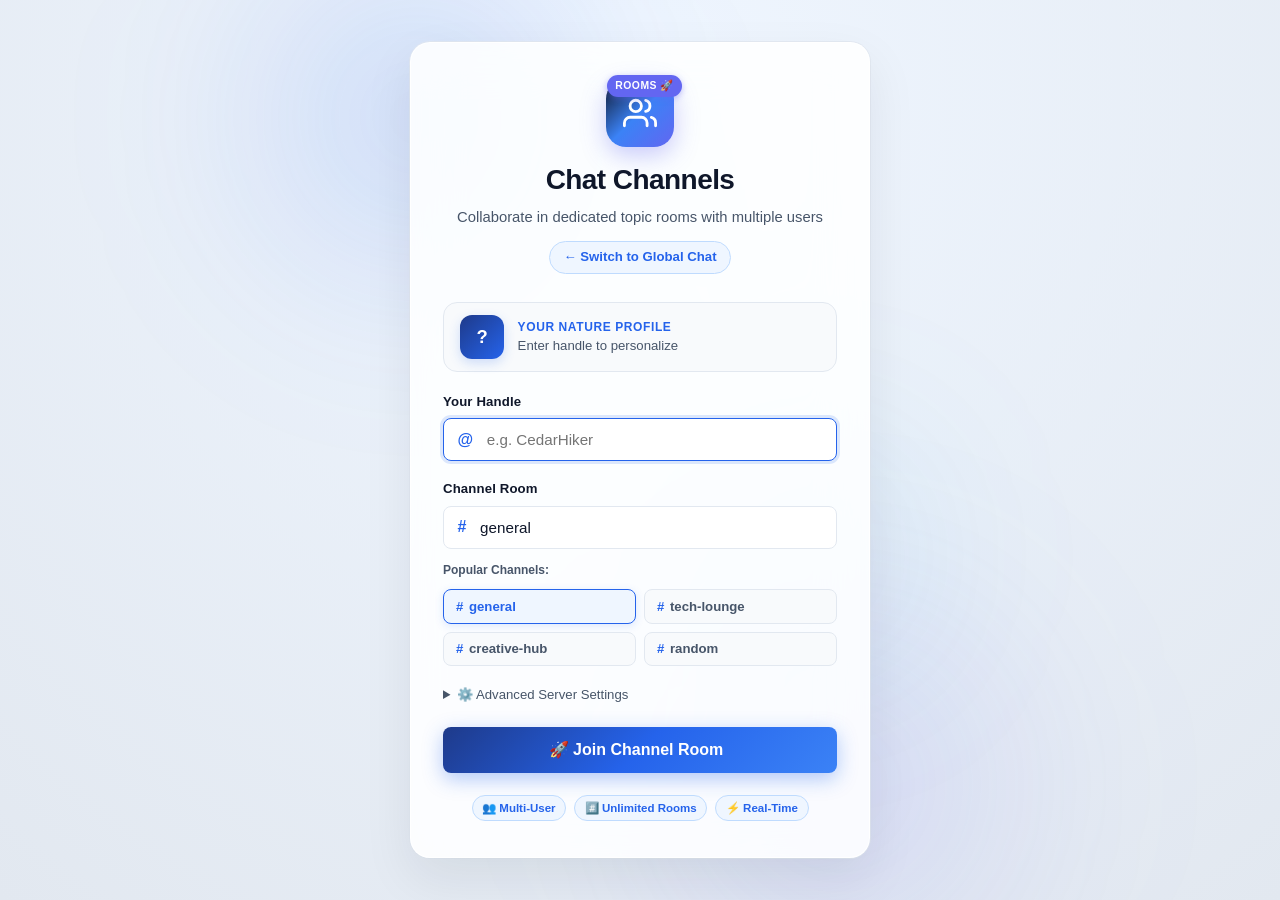
==== commit b252ac78: "feat(frontend): remove floating background mock messages and apply clean Midnight Sapphire & Slate d" ====
--- a/frontend/rooms.html
+++ b/frontend/rooms.html
@@ -14,55 +14,31 @@
 
     <!-- ================= JOIN / ROOM SELECTION SCREEN ================= -->
     <section id="join-screen" class="screen active">
-      <!-- Sunlit Dappled Glow Orbs (Komorebi Forest Canopy) -->
+      <!-- Ambient Backlight Orbs -->
       <div class="ambient-glow glow-1"></div>
       <div class="ambient-glow glow-2"></div>
       <div class="ambient-glow glow-3"></div>
-
-      <!-- Floating Decorative Room Bubbles (Realistic Botanical Nature) -->
-      <div class="floating-bubble bubble-left-top">
-        <span class="bubble-avatar" style="background: linear-gradient(135deg, #2d6a4f, #52b788);">🌿</span>
-        <div class="bubble-content">
-          <span class="bubble-user">#rainforest</span>
-          <span class="bubble-msg">Canopy mist & tropical orchids 🌸</span>
-        </div>
-        <span class="live-dot"></span>
-      </div>
-
-      <div class="floating-bubble bubble-right-top">
-        <span class="bubble-avatar" style="background: linear-gradient(135deg, #1b4332, #40916c);">🌲</span>
-        <div class="bubble-content">
-          <span class="bubble-user" style="color: #1b4332;">#pine-valley</span>
-          <span class="bubble-msg">Fresh mountain breeze & tall pines 🏔️</span>
-        </div>
-      </div>
-
-      <div class="floating-bubble bubble-left-bottom">
-        <span class="bubble-avatar" style="background: linear-gradient(135deg, #bc6c25, #dda15e);">🪵</span>
-        <div class="bubble-content">
-          <span class="bubble-user" style="color: #934c11;">#campfire</span>
-          <span class="bubble-msg">Crackling fire under the night stars ✨</span>
-        </div>
-      </div>
 
       <div class="join-card glassmorphism">
         <div class="brand-header">
           <div class="brand-icon-wrapper">
             <div class="brand-icon gradient-glow-rooms">
               <svg viewBox="0 0 24 24" width="34" height="34" fill="none" stroke="currentColor" stroke-width="2" stroke-linecap="round" stroke-linejoin="round">
-                <path d="M11 20A7 7 0 0 1 9.8 6.1C15.5 5 17 4.48 19 2c1 2 2 4.5 1.4 10.2A7 7 0 0 1 11 20z"></path>
-                <path d="M2 21c0-3 1.85-5.36 5.08-6C9.5 14.52 12 13 13 12"></path>
+                <path d="M17 21v-2a4 4 0 0 0-4-4H5a4 4 0 0 0-4 4v2"></path>
+                <circle cx="9" cy="7" r="4"></circle>
+                <path d="M23 21v-2a4 4 0 0 0-3-3.87"></path>
+                <path d="M16 3.13a4 4 0 0 1 0 7.75"></path>
               </svg>
             </div>
-            <span class="status-pulse-badge rooms-badge">NATURE 🌿</span>
-          </div>
-
-          <h1 class="gradient-title">Nature Channels</h1>
-          <p class="brand-subtitle">Collaborate in serene botanical & outdoor channels</p>
+            <span class="status-pulse-badge rooms-badge">ROOMS 🚀</span>
+          </div>
+
+          <h1 class="gradient-title">Chat Channels</h1>
+          <p class="brand-subtitle">Collaborate in dedicated topic rooms with multiple users</p>
           
           <div class="hero-nav-switch">
-            <a href="index.html" class="nav-link-btn gradient-border-btn" title="Back to Nature Chat">
-              <span>← Switch to Nature Chat</span>
+            <a href="index.html" class="nav-link-btn gradient-border-btn" title="Back to Global Chat">
+              <span>← Switch to Global Chat</span>
             </a>
           </div>
         </div>
@@ -96,33 +72,33 @@
           </div>
 
           <div class="form-group">
-            <label for="room-input">Nature Channel</label>
+            <label for="room-input">Channel Room</label>
             <div class="input-wrapper glowing-input">
               <span class="input-icon">#</span>
               <input 
                 type="text" 
                 id="room-input" 
                 name="room" 
-                value="rainforest" 
-                placeholder="e.g. rainforest, pine-valley, campfire" 
+                value="general" 
+                placeholder="e.g. general, tech-lounge, random" 
                 maxlength="30" 
                 required
               >
             </div>
             
-            <span class="room-presets-label">Popular Nature Channels:</span>
+            <span class="room-presets-label">Popular Channels:</span>
             <div class="room-presets-grid">
-              <button type="button" class="room-preset-btn selected" data-room="rainforest">
-                <span class="room-hash">#</span> rainforest
-              </button>
-              <button type="button" class="room-preset-btn" data-room="pine-valley">
-                <span class="room-hash">#</span> pine-valley
-              </button>
-              <button type="button" class="room-preset-btn" data-room="alpine-meadow">
-                <span class="room-hash">#</span> alpine-meadow
-              </button>
-              <button type="button" class="room-preset-btn" data-room="campfire">
-                <span class="room-hash">#</span> campfire
+              <button type="button" class="room-preset-btn selected" data-room="general">
+                <span class="room-hash">#</span> general
+              </button>
+              <button type="button" class="room-preset-btn" data-room="tech-lounge">
+                <span class="room-hash">#</span> tech-lounge
+              </button>
+              <button type="button" class="room-preset-btn" data-room="creative-hub">
+                <span class="room-hash">#</span> creative-hub
+              </button>
+              <button type="button" class="room-preset-btn" data-room="random">
+                <span class="room-hash">#</span> random
               </button>
             </div>
           </div>
--- a/frontend/style.css
+++ b/frontend/style.css
@@ -1,67 +1,66 @@
 /* ==========================================================================
-   CSS VARIABLES & DESIGN SYSTEM - REALISTIC BOTANICAL NATURE THEME
+   CSS VARIABLES & DESIGN SYSTEM - MIDNIGHT SAPPHIRE & ROYAL SLATE THEME
+   Modern, ultra-clean, captivating real-time messaging interface.
    ========================================================================== */
 :root {
-  /* Lush Forest & Organic Nature Palette */
-  --forest-deep: #0e271a;          /* Deepest Pine Canopy */
-  --forest-dark: #1b4332;          /* Rich Evergreen */
-  --forest-mid: #2d6a4f;           /* Lush Moss Green */
-  --forest-leaf: #40916c;          /* Vibrant Leaf Green */
-  --forest-light: #52b788;         /* Fresh Sprout Green */
-  --forest-mint: #74c69d;          /* Soft Mint Leaf */
-  --mist-pale: #d8f3dc;            /* Morning Dew Light Green */
-  --mist-soft: #e9f5ed;            /* Ultra Soft Dewdrop White */
-  --earth-amber: #bc6c25;          /* Warm Cedar Bark */
-  --earth-light: #dda15e;          /* Golden Sunbeam */
-  --earth-sand: #f5f2eb;           /* Organic Pebble Sand */
-
-  /* Theme Primary (Lush Moss) & Accents */
-  --primary: #2d6a4f;
-  --primary-hover: #1b4332;
-  --primary-light: #e9f5ed;
-  --primary-dark: #0e271a;
-  --accent: #52b788;
-  --accent-hover: #40916c;
-
-  /* Natural Canvas & Pure Surfaces */
-  --bg-app: #f4f7f4;               /* Fresh Morning Mist Canvas */
-  --bg-surface: #ffffff;           /* Clean Organic White Stone */
-  --bg-surface-elevated: #f9fbf9;
-  --bg-surface-subtle: #f0f5f0;
-  --border-color: #dde6dd;          /* Delicate Leaf-Tinted Border */
-  --border-focus: #2d6a4f;          /* Lush Moss Focus Ring */
+  /* Sapphire & Slate Palette */
+  --sapphire-deep: #0f172a;         /* Deep Midnight Slate */
+  --sapphire-dark: #1e293b;         /* Rich Slate Charcoal */
+  --sapphire-navy: #1e3a8a;         /* Deep Royal Navy */
+  --sapphire-mid: #2563eb;          /* Brilliant Sapphire Blue */
+  --sapphire-light: #3b82f6;        /* Bright Sky Cobalt */
+  --sapphire-soft: #60a5fa;         /* Soft Cloud Blue */
+  --sapphire-pale: #eff6ff;         /* Ice Dew Blue */
+  --indigo-accent: #6366f1;         /* Electric Indigo */
+  --indigo-glow: rgba(37, 99, 235, 0.25);
+
+  /* Theme Primary & Interactive Accents */
+  --primary: #2563eb;
+  --primary-hover: #1d4ed8;
+  --primary-light: #eff6ff;
+  --primary-dark: #1e3a8a;
+  --accent: #6366f1;
+  --accent-hover: #4f46e5;
+
+  /* Surfaces & Clean Backgrounds */
+  --bg-app: #f1f5f9;                /* Ice Slate Canvas */
+  --bg-surface: #ffffff;            /* Pure Crisp White */
+  --bg-surface-elevated: #f8fafc;
+  --bg-surface-subtle: #f1f5f9;
+  --border-color: #e2e8f0;          /* Crisp Slate Border */
+  --border-focus: #2563eb;          /* Sapphire Focus Ring */
   
   /* Typography Colors */
-  --text-main: #0b1d14;            /* Deep Pine Charcoal (Ultra Readable) */
-  --text-muted: #3d5a49;           /* Sage Charcoal Secondary */
-  --text-dim: #718a7c;             /* Muted Leaf Stem */
-
-  /* Status Colors */
-  --color-online: #2d6a4f;
-  --color-offline: #718a7c;
-  --color-danger: #c53030;
-  --color-danger-bg: #fff5f5;
-  --color-warning: #d69e2e;
-  --color-joined: #2d6a4f;
-  --color-left: #c05621;
-
-  /* Chat Bubbles - Morning Dew Leaf & Crisp White Stone */
-  --outgoing-bg: #d8f3dc;          /* Lush Morning Dew Leaf Bubble */
-  --outgoing-text: #0e2e1e;        /* Deep Forest Green Text */
-  --outgoing-time: #2d6a4f;        /* Forest Moss Timestamp */
-  --incoming-bg: #ffffff;          /* Pure Crisp White Stone Bubble */
-  --incoming-text: #0b1d14;        /* Deep Natural Charcoal Text */
-  --incoming-border: #dde6dd;
-
-  /* Radii & Shadows */
+  --text-main: #0f172a;             /* Obsidian Slate (Maximum Readability) */
+  --text-muted: #475569;            /* Cool Slate Secondary */
+  --text-dim: #94a3b8;              /* Soft Slate Hint */
+
+  /* Status Indicators */
+  --color-online: #10b981;
+  --color-offline: #94a3b8;
+  --color-danger: #ef4444;
+  --color-danger-bg: #fef2f2;
+  --color-warning: #f59e0b;
+  --color-joined: #2563eb;
+  --color-left: #ea580c;
+
+  /* Chat Message Bubbles */
+  --outgoing-bg: linear-gradient(135deg, #2563eb 0%, #3b82f6 100%);
+  --outgoing-text: #ffffff;
+  --outgoing-time: rgba(255, 255, 255, 0.85);
+  --incoming-bg: #ffffff;
+  --incoming-text: #0f172a;
+  --incoming-border: #e2e8f0;
+
+  /* Radii & Elevations */
   --radius-sm: 8px;
-  --radius-md: 12px;
-  --radius-lg: 18px;
+  --radius-md: 14px;
+  --radius-lg: 20px;
   --radius-full: 9999px;
 
-  --shadow-sm: 0 1px 2px rgba(14, 39, 26, 0.05);
-  --shadow-md: 0 4px 14px rgba(45, 106, 79, 0.12), 0 2px 6px rgba(14, 39, 26, 0.04);
-  --shadow-lg: 0 12px 28px rgba(14, 39, 26, 0.1), 0 4px 12px rgba(45, 106, 79, 0.12);
+  --shadow-sm: 0 1px 3px rgba(15, 23, 42, 0.05);
+  --shadow-md: 0 4px 16px rgba(37, 99, 235, 0.1), 0 2px 6px rgba(15, 23, 42, 0.04);
+  --shadow-lg: 0 12px 32px rgba(15, 23, 42, 0.12), 0 4px 12px rgba(37, 99, 235, 0.08);
   --font-family: -apple-system, BlinkMacSystemFont, 'Segoe UI', Roboto, Helvetica, Arial, sans-serif;
   --transition-fast: 0.15s ease;
   --transition-normal: 0.25s ease;
@@ -100,171 +99,109 @@
 }
 
 .screen {
+  height: 100%;
   width: 100%;
-  height: 100%;
-  display: flex;
+  display: flex;
+  transition: opacity var(--transition-normal), visibility var(--transition-normal);
 }
 
 .screen.hidden {
   display: none !important;
+  opacity: 0;
+  visibility: hidden;
+}
+
+.screen.active {
+  display: flex;
+  opacity: 1;
+  visibility: visible;
 }
 
 /* ==========================================================================
-   JOIN / LOGIN SCREEN (REALISTIC NATURE SANCTUARY)
+   JOIN / LOGIN SCREEN (CLEAN SAPPHIRE GLASS)
    ========================================================================== */
 #join-screen {
   align-items: center;
   justify-content: center;
-  padding: 1.5rem;
-  background: radial-gradient(circle at 10% 20%, #e9f5ed 0%, #f4f7f4 50%, #eef3ed 100%);
+  background: radial-gradient(circle at 50% 10%, #eff6ff 0%, #e2e8f0 100%);
   position: relative;
   overflow: hidden;
-}
-
-/* Sunlit Dappled Glow Orbs (Komorebi Forest Canopy) */
+  padding: 1.5rem;
+}
+
+/* Ambient Backlight Orbs */
 .ambient-glow {
   position: absolute;
   border-radius: 50%;
-  filter: blur(80px);
+  filter: blur(90px);
   pointer-events: none;
-  opacity: 0.45;
-  animation: floatOrb 14s ease-in-out infinite alternate;
+  z-index: 1;
 }
 
 .glow-1 {
-  width: 420px;
-  height: 420px;
-  background: radial-gradient(circle, #52b788 0%, #52b78800 70%);
-  top: -80px;
-  left: -80px;
+  width: 450px;
+  height: 450px;
+  background: radial-gradient(circle, rgba(37, 99, 235, 0.22) 0%, transparent 70%);
+  top: -12%;
+  left: 15%;
+  animation: floatOrb 16s ease-in-out infinite alternate;
 }
 
 .glow-2 {
-  width: 460px;
-  height: 460px;
-  background: radial-gradient(circle, #2d6a4f 0%, #2d6a4f00 70%);
-  bottom: -100px;
-  right: -100px;
-  animation-duration: 18s;
+  width: 500px;
+  height: 500px;
+  background: radial-gradient(circle, rgba(99, 102, 241, 0.18) 0%, transparent 70%);
+  bottom: -15%;
+  right: 15%;
+  animation: floatOrb 20s ease-in-out infinite alternate-reverse;
 }
 
 .glow-3 {
-  width: 340px;
-  height: 340px;
-  background: radial-gradient(circle, #dda15e 0%, #dda15e00 70%);
-  top: 35%;
-  right: 15%;
-  animation-duration: 12s;
+  width: 300px;
+  height: 300px;
+  background: radial-gradient(circle, rgba(14, 165, 233, 0.15) 0%, transparent 70%);
+  top: 45%;
+  right: 25%;
+  animation: floatOrb 12s ease-in-out infinite alternate;
 }
 
 @keyframes floatOrb {
   0% { transform: translate(0, 0) scale(1); }
-  50% { transform: translate(30px, 35px) scale(1.08); }
-  100% { transform: translate(-25px, -30px) scale(0.96); }
-}
-
-/* Floating Real-Time Nature Chat Bubbles */
-.floating-bubble {
-  position: absolute;
-  display: flex;
-  align-items: center;
-  gap: 0.65rem;
-  background: rgba(255, 255, 255, 0.94);
-  backdrop-filter: blur(12px);
-  -webkit-backdrop-filter: blur(12px);
-  border: 1px solid #cce3cf;
-  padding: 0.6rem 1rem;
-  border-radius: var(--radius-full);
-  box-shadow: 0 10px 25px rgba(45, 106, 79, 0.12), 0 3px 6px rgba(0, 0, 0, 0.03);
-  z-index: 2;
-  pointer-events: none;
-  animation: floatBubble 6s ease-in-out infinite;
-}
-
-.bubble-left-top {
-  top: 14%;
-  left: 8%;
-  animation-delay: 0s;
-  border-color: #b7e4c7;
-}
-
-.bubble-right-top {
-  top: 18%;
-  right: 9%;
-  animation-delay: 1.5s;
-  border-color: #e9d5be;
-}
-
-.bubble-left-bottom {
-  bottom: 14%;
-  left: 10%;
-  animation-delay: 3s;
-  border-color: #b7e4c7;
-}
-
-@keyframes floatBubble {
-  0%, 100% { transform: translateY(0); }
-  50% { transform: translateY(-12px); }
-}
-
-.bubble-avatar {
-  width: 28px;
-  height: 28px;
-  border-radius: 50%;
-  display: flex;
-  align-items: center;
-  justify-content: center;
-  font-size: 0.75rem;
-  font-weight: 700;
-  color: white;
-}
-
-.bubble-content {
-  display: flex;
-  flex-direction: column;
-}
-
-.bubble-user {
-  font-size: 0.7rem;
-  font-weight: 700;
-  color: #2d6a4f;
-  line-height: 1.2;
-}
-
-.bubble-msg {
-  font-size: 0.8rem;
-  color: #0b1d14;
-  font-weight: 500;
-  line-height: 1.2;
-}
-
-.live-dot {
-  width: 8px;
-  height: 8px;
-  border-radius: 50%;
-  background-color: #40916c;
-  box-shadow: 0 0 8px #52b788;
-}
-
-/* Glassmorphism Join Card */
+  50% { transform: translate(40px, 30px) scale(1.08); }
+  100% { transform: translate(-30px, -20px) scale(0.95); }
+}
+
+/* Join Card Glassmorphism */
 .join-card {
   width: 100%;
   max-width: 460px;
-  background: rgba(255, 255, 255, 0.96);
-  backdrop-filter: blur(20px);
-  -webkit-backdrop-filter: blur(20px);
-  border: 1px solid #cce3cf;
+  background: rgba(255, 255, 255, 0.88);
+  backdrop-filter: blur(24px) saturate(180%);
+  -webkit-backdrop-filter: blur(24px) saturate(180%);
+  border: 1px solid rgba(255, 255, 255, 0.95);
   border-radius: var(--radius-lg);
+  box-shadow: 0 20px 50px rgba(15, 23, 42, 0.08), 0 0 0 1px rgba(226, 232, 240, 0.8);
   padding: 2.25rem 2rem;
-  box-shadow: 0 20px 45px rgba(45, 106, 79, 0.14), 0 4px 15px rgba(188, 108, 37, 0.05);
-  animation: fadeIn 0.4s ease-out;
   position: relative;
   z-index: 5;
-}
-
+  animation: cardEntrance 0.4s cubic-bezier(0.16, 1, 0.3, 1);
+}
+
+@keyframes cardEntrance {
+  from {
+    opacity: 0;
+    transform: translateY(20px) scale(0.97);
+  }
+  to {
+    opacity: 1;
+    transform: translateY(0) scale(1);
+  }
+}
+
+/* Brand Header */
 .brand-header {
   text-align: center;
-  margin-bottom: 1.5rem;
+  margin-bottom: 1.75rem;
 }
 
 .brand-icon-wrapper {
@@ -273,107 +210,110 @@
   margin-bottom: 0.75rem;
 }
 
-/* Rich Forest-to-Leaf Gradient Botanical Brand Icon */
-.brand-icon.gradient-glow,
-.brand-icon.gradient-glow-rooms {
-  width: 64px;
-  height: 64px;
-  background: linear-gradient(135deg, #1b4332 0%, #2d6a4f 50%, #52b788 100%);
-  color: #d8f3dc;
-  border-radius: var(--radius-md);
+.brand-icon {
+  width: 68px;
+  height: 68px;
+  border-radius: 20px;
   display: flex;
   align-items: center;
   justify-content: center;
-  box-shadow: 0 8px 24px rgba(45, 106, 79, 0.35);
+  color: white;
+  margin: 0 auto;
+}
+
+.gradient-glow {
+  background: linear-gradient(135deg, #1e3a8a 0%, #2563eb 50%, #6366f1 100%);
+  box-shadow: 0 8px 24px var(--indigo-glow);
+}
+
+.gradient-glow-rooms {
+  background: linear-gradient(135deg, #0f172a 0%, #3b82f6 50%, #6366f1 100%);
+  box-shadow: 0 8px 24px rgba(99, 102, 241, 0.35);
 }
 
 .status-pulse-badge {
   position: absolute;
-  bottom: -4px;
+  top: -4px;
   right: -8px;
-  background: #2d6a4f;
-  color: #d8f3dc;
   font-size: 0.65rem;
   font-weight: 800;
-  padding: 0.15rem 0.45rem;
+  letter-spacing: 0.05em;
+  padding: 0.2rem 0.5rem;
   border-radius: var(--radius-full);
-  border: 2px solid #ffffff;
-  box-shadow: 0 0 10px rgba(45, 106, 79, 0.5);
-  animation: pulseBadge 2.2s infinite;
-}
-
-.status-pulse-badge.rooms-badge {
-  background: #1b4332;
-  color: #b7e4c7;
-}
-
-@keyframes pulseBadge {
-  0%, 100% { transform: scale(1); }
-  50% { transform: scale(1.08); }
-}
-
-/* Realistic Botanical Gradient Title */
+  background: #10b981;
+  color: white;
+  box-shadow: 0 2px 6px rgba(16, 185, 129, 0.4);
+}
+
+.rooms-badge {
+  background: #6366f1;
+  box-shadow: 0 2px 6px rgba(99, 102, 241, 0.4);
+}
+
 .gradient-title {
-  font-size: 1.8rem;
+  font-size: 1.75rem;
   font-weight: 800;
-  letter-spacing: -0.025em;
-  background: linear-gradient(135deg, #1b4332 0%, #2d6a4f 60%, #40916c 100%);
-  -webkit-background-clip: text;
-  -webkit-text-fill-color: transparent;
-  margin-bottom: 0.25rem;
+  letter-spacing: -0.02em;
+  color: #0f172a;
+  margin-bottom: 0.35rem;
 }
 
 .brand-subtitle {
-  font-size: 0.875rem;
-  color: #3d5a49;
+  color: var(--text-muted);
+  font-size: 0.925rem;
+  line-height: 1.4;
 }
 
 .hero-nav-switch {
-  margin-top: 0.75rem;
-}
-
-.gradient-border-btn {
-  background: #e9f5ed;
-  border: 1px solid #b7e4c7;
-  color: #1b4332;
-  box-shadow: 0 2px 6px rgba(45, 106, 79, 0.1);
-  font-weight: 700;
-}
-
-.gradient-border-btn:hover {
-  background: linear-gradient(135deg, #2d6a4f 0%, #40916c 100%);
-  border-color: #2d6a4f;
-  color: white;
-  box-shadow: 0 4px 14px rgba(45, 106, 79, 0.3);
-}
-
-/* Live Avatar Identity Box */
+  margin-top: 0.85rem;
+}
+
+.nav-link-btn {
+  display: inline-flex;
+  align-items: center;
+  gap: 0.4rem;
+  font-size: 0.825rem;
+  font-weight: 600;
+  color: var(--primary);
+  text-decoration: none;
+  padding: 0.35rem 0.85rem;
+  border-radius: var(--radius-full);
+  background-color: var(--sapphire-pale);
+  border: 1px solid #bfdbfe;
+  transition: all var(--transition-fast);
+}
+
+.nav-link-btn:hover {
+  background-color: #dbeafe;
+  color: var(--primary-hover);
+  transform: translateY(-1px);
+}
+
+/* Avatar Preview Box */
 .avatar-preview-box {
   display: flex;
   align-items: center;
   gap: 0.85rem;
-  background: #e9f5ed60;
-  border: 1px solid #cce3cf;
+  padding: 0.75rem 1rem;
+  background: #f8fafc;
+  border: 1px solid var(--border-color);
   border-radius: var(--radius-md);
-  padding: 0.65rem 0.85rem;
-  margin-bottom: 1.15rem;
-  transition: all var(--transition-fast);
+  margin-bottom: 1.25rem;
 }
 
 .avatar-preview {
   width: 44px;
   height: 44px;
-  border-radius: 50%;
+  border-radius: 12px;
+  background: linear-gradient(135deg, #1e3a8a, #2563eb);
+  color: white;
+  font-weight: 700;
+  font-size: 1.15rem;
   display: flex;
   align-items: center;
   justify-content: center;
-  font-size: 1.1rem;
-  font-weight: 700;
-  color: white;
-  background: linear-gradient(135deg, #2d6a4f 0%, #52b788 100%);
-  box-shadow: 0 4px 12px rgba(45, 106, 79, 0.3);
-  transition: all 0.2s ease;
-  user-select: none;
+  flex-shrink: 0;
+  box-shadow: 0 4px 12px rgba(37, 99, 235, 0.2);
 }
 
 .avatar-meta {
@@ -382,21 +322,23 @@
 }
 
 .avatar-label {
+  font-size: 0.75rem;
+  font-weight: 700;
+  text-transform: uppercase;
+  letter-spacing: 0.05em;
+  color: var(--primary);
+}
+
+.avatar-sub {
   font-size: 0.825rem;
-  font-weight: 700;
-  color: #1b4332;
-}
-
-.avatar-sub {
-  font-size: 0.725rem;
-  color: #3d5a49;
-}
-
-/* Form Controls */
+  color: var(--text-muted);
+}
+
+/* Forms & Inputs */
 .join-form {
   display: flex;
   flex-direction: column;
-  gap: 1.25rem;
+  gap: 1.15rem;
 }
 
 .form-group {
@@ -407,91 +349,120 @@
 
 .form-group label {
   font-size: 0.825rem;
-  font-weight: 700;
-  color: #0b1d14;
-  text-transform: uppercase;
-  letter-spacing: 0.04em;
+  font-weight: 600;
+  color: var(--text-main);
+  letter-spacing: 0.01em;
 }
 
 .input-wrapper {
   position: relative;
   display: flex;
   align-items: center;
+  background: #ffffff;
+  border: 1px solid var(--border-color);
+  border-radius: var(--radius-sm);
+  transition: all var(--transition-fast);
+}
+
+.input-wrapper:focus-within {
+  border-color: var(--primary);
+  box-shadow: 0 0 0 3px rgba(37, 99, 235, 0.15);
 }
 
 .input-icon {
-  position: absolute;
-  left: 0.875rem;
-  color: #2d6a4f;
-  font-weight: 700;
-  font-size: 1rem;
-  pointer-events: none;
+  padding-left: 0.85rem;
+  font-weight: 700;
+  color: var(--primary);
+  user-select: none;
 }
 
 .input-wrapper input {
-  padding-left: 2.25rem;
-}
-
-input[type="text"] {
   width: 100%;
-  padding: 0.75rem 1rem;
-  background-color: #ffffff;
-  border: 1px solid #cbd8cb;
-  border-radius: var(--radius-sm);
-  color: #0b1d14;
+  padding: 0.75rem 0.85rem;
   font-size: 0.95rem;
+  border: none;
+  background: transparent;
+  outline: none;
+  color: var(--text-main);
   font-family: inherit;
-  transition: border-color var(--transition-fast), box-shadow var(--transition-fast);
-}
-
-input[type="text"]:focus {
-  outline: none;
-  border-color: #2d6a4f;
-  box-shadow: 0 0 0 3px rgba(45, 106, 79, 0.22);
-}
-
-input[type="text"]::placeholder {
-  color: #718a7c;
 }
 
 .input-hint {
   font-size: 0.75rem;
-  color: #3d5a49;
-}
-
-/* Glowing Input Wrapper Focus */
-.glowing-input input[type="text"]:focus {
-  border-color: #2d6a4f;
-  box-shadow: 0 0 0 3px rgba(45, 106, 79, 0.22);
-}
-
-/* Collapsible Settings */
+  color: var(--text-dim);
+}
+
+/* Room Presets Grid (rooms.html) */
+.room-presets-label {
+  font-size: 0.75rem;
+  font-weight: 600;
+  color: var(--text-muted);
+  margin-top: 0.35rem;
+}
+
+.room-presets-grid {
+  display: grid;
+  grid-template-columns: repeat(2, 1fr);
+  gap: 0.5rem;
+  margin-top: 0.25rem;
+}
+
+.room-preset-btn {
+  display: flex;
+  align-items: center;
+  gap: 0.35rem;
+  padding: 0.55rem 0.75rem;
+  border-radius: var(--radius-sm);
+  background: #f8fafc;
+  border: 1px solid var(--border-color);
+  font-size: 0.825rem;
+  font-weight: 600;
+  color: var(--text-muted);
+  cursor: pointer;
+  transition: all var(--transition-fast);
+  text-align: left;
+}
+
+.room-preset-btn:hover {
+  background: var(--sapphire-pale);
+  border-color: #bfdbfe;
+  color: var(--primary);
+}
+
+.room-preset-btn.selected {
+  background: var(--sapphire-pale);
+  border-color: var(--primary);
+  color: var(--primary);
+  font-weight: 700;
+  box-shadow: 0 2px 8px rgba(37, 99, 235, 0.15);
+}
+
+.room-hash {
+  color: var(--primary);
+  font-weight: 700;
+}
+
+/* Advanced Server Toggle */
 .server-config-toggle {
-  background: #f4f7f4;
-  border: 1px solid #dde6dd;
-  border-radius: var(--radius-sm);
-  padding: 0.6rem 0.85rem;
   font-size: 0.825rem;
+  color: var(--text-muted);
+  margin-top: -0.25rem;
 }
 
 .server-config-toggle summary {
   cursor: pointer;
-  color: #2d6a4f;
-  font-weight: 700;
   user-select: none;
+  padding: 0.25rem 0;
+  color: var(--text-muted);
+  font-weight: 500;
 }
 
 .server-config-toggle summary:hover {
-  color: #1b4332;
+  color: var(--primary);
 }
 
 .config-field {
-  margin-top: 0.75rem;
-}
-
-.config-field code {
-  color: #1b4332;
-  font-weight: 600;
+  margin-top: 0.65rem;
 }
 
 /* Buttons */
@@ -526,13 +497,13 @@
 
 .btn-secondary {
   background-color: #ffffff;
-  color: #0b1d14;
-  border: 1px solid #cbd8cb;
+  color: #0f172a;
+  border: 1px solid var(--border-color);
 }
 
 .btn-secondary:hover:not(:disabled) {
-  background-color: #f4f7f4;
-  color: #1b4332;
+  background-color: #f8fafc;
+  color: var(--primary);
 }
 
 .btn-block {
@@ -544,28 +515,28 @@
   font-size: 0.825rem;
 }
 
-/* Vibrant Action Button - Lush Forest Canopy Gradient */
+/* Action Button */
 .btn-vibrant {
-  background: linear-gradient(135deg, #1b4332 0%, #2d6a4f 50%, #40916c 100%);
+  background: linear-gradient(135deg, #1e3a8a 0%, #2563eb 50%, #3b82f6 100%);
   color: white;
   font-weight: 700;
   font-size: 1rem;
   padding: 0.85rem 1.25rem;
   border-radius: var(--radius-sm);
-  box-shadow: 0 6px 20px rgba(45, 106, 79, 0.35);
+  box-shadow: 0 6px 20px rgba(37, 99, 235, 0.35);
   transition: all var(--transition-fast);
 }
 
 .btn-vibrant:hover:not(:disabled) {
-  background: linear-gradient(135deg, #0e271a 0%, #1b4332 50%, #2d6a4f 100%);
-  box-shadow: 0 8px 25px rgba(45, 106, 79, 0.5);
+  background: linear-gradient(135deg, #172554 0%, #1d4ed8 50%, #2563eb 100%);
+  box-shadow: 0 8px 25px rgba(37, 99, 235, 0.5);
   transform: translateY(-1px);
 }
 
 .icon-btn {
   background: transparent;
   border: none;
-  color: #3d5a49;
+  color: var(--text-muted);
   cursor: pointer;
   padding: 0.5rem;
   display: flex;
@@ -575,11 +546,11 @@
 }
 
 .icon-btn:hover {
-  color: #1b4332;
-  background-color: #e9f5ed;
-}
-
-/* Feature Highlights Pills (Natural Leaves & Earth Accents) */
+  color: var(--primary);
+  background-color: var(--sapphire-pale);
+}
+
+/* Feature Pills */
 .feature-pills {
   display: flex;
   align-items: center;
@@ -590,119 +561,95 @@
 }
 
 .feature-pills .pill {
-  font-size: 0.7rem;
-  font-weight: 700;
-  color: #1b4332;
-  background: #e9f5ed;
-  border: 1px solid #b7e4c7;
-  padding: 0.2rem 0.55rem;
+  font-size: 0.72rem;
+  font-weight: 600;
+  color: var(--primary);
+  background: var(--sapphire-pale);
+  border: 1px solid #bfdbfe;
+  padding: 0.2rem 0.6rem;
   border-radius: var(--radius-full);
-}
-
-.feature-pills .pill:nth-child(2) {
-  color: #934c11;
-  background: #fbf5ee;
-  border-color: #f1ddc9;
-}
-
-/* Spinners */
-.btn-spinner {
-  width: 16px;
-  height: 16px;
-  border: 2px solid rgba(255, 255, 255, 0.3);
-  border-top-color: white;
-  border-radius: 50%;
-  animation: spin 0.8s linear infinite;
-}
-
-@keyframes spin {
-  to { transform: rotate(360deg); }
 }
 
 /* Alert Banner */
 .alert-banner {
   padding: 0.75rem 1rem;
   border-radius: var(--radius-sm);
-  font-size: 0.85rem;
+  font-size: 0.875rem;
+  font-weight: 500;
   margin-bottom: 1.25rem;
+  display: flex;
+  align-items: center;
+  gap: 0.5rem;
   background-color: var(--color-danger-bg);
-  border: 1px solid var(--color-danger);
   color: var(--color-danger);
-  font-weight: 600;
-  animation: shake 0.3s ease;
+  border: 1px solid rgba(239, 68, 68, 0.3);
+}
+
+.alert-banner.hidden {
+  display: none !important;
 }
 
 /* ==========================================================================
-   MAIN CHAT SCREEN LAYOUT (NATURAL SANCTUARY)
+   MAIN CHAT SCREEN (MIDNIGHT SAPPHIRE & BLUEPRINT SLATE)
    ========================================================================== */
 #chat-screen {
   flex-direction: column;
+  background-color: var(--bg-app);
 }
 
 /* Chat Header */
 .chat-header {
   height: 64px;
-  min-height: 64px;
   background-color: #ffffff;
   border-bottom: 1px solid var(--border-color);
+  padding: 0 1.5rem;
   display: flex;
   align-items: center;
   justify-content: space-between;
-  padding: 0 1.25rem;
-  box-shadow: 0 1px 4px rgba(14, 39, 26, 0.04);
   z-index: 10;
+  box-shadow: 0 1px 4px rgba(15, 23, 42, 0.04);
 }
 
 .chat-header-left {
   display: flex;
   align-items: center;
+  gap: 1rem;
+}
+
+.header-brand {
+  display: flex;
+  align-items: center;
   gap: 0.75rem;
-}
-
-.header-brand {
-  display: flex;
-  align-items: center;
-  gap: 0.65rem;
 }
 
 .header-brand h2 {
   font-size: 1.05rem;
-  font-weight: 800;
-  color: #1b4332;
-  line-height: 1.2;
+  font-weight: 700;
+  color: #0f172a;
+  letter-spacing: -0.01em;
 }
 
 .connection-status {
-  font-size: 0.75rem;
-  color: var(--color-online);
-  font-weight: 700;
-  line-height: 1.2;
+  font-size: 0.775rem;
+  color: #10b981;
+  font-weight: 600;
 }
 
 .connection-status.offline {
-  color: var(--color-danger);
-}
-
-.connection-status.connecting {
-  color: var(--color-warning);
+  color: var(--color-offline);
 }
 
 .header-status-indicator {
   width: 10px;
   height: 10px;
   border-radius: 50%;
-  background-color: #40916c;
-  box-shadow: 0 0 8px #52b788;
+  background-color: #10b981;
+  box-shadow: 0 0 0 3px rgba(16, 185, 129, 0.2);
 }
 
 .header-status-indicator.offline {
-  background-color: var(--color-danger);
-  box-shadow: 0 0 8px var(--color-danger);
-}
-
-.header-status-indicator.connecting {
-  background-color: var(--color-warning);
-  box-shadow: 0 0 8px var(--color-warning);
+  background-color: var(--color-offline);
+  box-shadow: none;
 }
 
 .chat-header-right {
@@ -715,67 +662,78 @@
   display: flex;
   align-items: center;
   gap: 0.5rem;
-  padding: 0.35rem 0.75rem;
-  background-color: #e9f5ed;
-  border: 1px solid #b7e4c7;
+  padding: 0.25rem 0.75rem 0.25rem 0.35rem;
   border-radius: var(--radius-full);
+  background-color: #f8fafc;
+  border: 1px solid var(--border-color);
 }
 
 .current-user-name {
   font-size: 0.85rem;
-  font-weight: 700;
-  color: #1b4332;
-  max-width: 120px;
-  overflow: hidden;
-  text-overflow: ellipsis;
-  white-space: nowrap;
-}
-
-/* Chat Body Layout */
+  font-weight: 600;
+  color: #0f172a;
+}
+
+/* User Avatars */
+.avatar {
+  width: 32px;
+  height: 32px;
+  border-radius: 50%;
+  display: flex;
+  align-items: center;
+  justify-content: center;
+  font-weight: 700;
+  font-size: 0.8rem;
+  color: white;
+  user-select: none;
+  background: linear-gradient(135deg, #2563eb, #6366f1);
+}
+
+.avatar-sm {
+  width: 26px;
+  height: 26px;
+  font-size: 0.75rem;
+}
+
+/* ==========================================================================
+   CHAT BODY & SIDEBAR
+   ========================================================================== */
 .chat-body {
   flex: 1;
   display: flex;
   overflow: hidden;
-  position: relative;
-  background-color: var(--bg-app);
-}
-
-/* ==========================================================================
-   ONLINE USERS SIDEBAR
-   ========================================================================== */
+  height: calc(100vh - 64px);
+}
+
 .sidebar {
   width: 260px;
-  min-width: 260px;
   background-color: #ffffff;
   border-right: 1px solid var(--border-color);
   display: flex;
   flex-direction: column;
-  height: 100%;
+  z-index: 5;
   transition: transform var(--transition-normal);
-  z-index: 20;
 }
 
 .sidebar-header {
   padding: 1rem 1.25rem;
+  border-bottom: 1px solid var(--border-color);
   display: flex;
   align-items: center;
   justify-content: space-between;
-  border-bottom: 1px solid var(--border-color);
-  background-color: #ffffff;
 }
 
 .sidebar-header h3 {
-  font-size: 0.875rem;
-  font-weight: 800;
+  font-size: 0.85rem;
+  font-weight: 700;
   text-transform: uppercase;
   letter-spacing: 0.05em;
-  color: #1b4332;
+  color: var(--text-muted);
 }
 
 .user-count-badge {
-  background-color: #e9f5ed;
-  color: #1b4332;
-  border: 1px solid #b7e4c7;
+  background-color: var(--sapphire-pale);
+  color: var(--primary);
   font-size: 0.75rem;
   font-weight: 700;
   padding: 0.15rem 0.55rem;
@@ -806,12 +764,12 @@
 }
 
 .user-item:hover {
-  background-color: #f4f7f4;
+  background-color: #f8fafc;
 }
 
 .user-item.is-self {
-  background-color: #e9f5ed;
-  border: 1px solid #b7e4c7;
+  background-color: var(--sapphire-pale);
+  border: 1px solid #bfdbfe;
 }
 
 .user-avatar-wrap {
@@ -825,7 +783,7 @@
   width: 8px;
   height: 8px;
   border-radius: 50%;
-  background-color: #40916c;
+  background-color: #10b981;
   border: 1.5px solid #ffffff;
 }
 
@@ -833,7 +791,7 @@
   flex: 1;
   font-size: 0.875rem;
   font-weight: 600;
-  color: #0b1d14;
+  color: #0f172a;
   overflow: hidden;
   text-overflow: ellipsis;
   white-space: nowrap;
@@ -841,36 +799,15 @@
 
 .self-tag {
   font-size: 0.7rem;
-  background-color: #2d6a4f;
+  background-color: var(--primary);
   color: white;
   padding: 0.1rem 0.35rem;
   border-radius: var(--radius-sm);
   font-weight: 700;
 }
 
-/* User Avatars */
-.avatar {
-  width: 32px;
-  height: 32px;
-  border-radius: 50%;
-  display: flex;
-  align-items: center;
-  justify-content: center;
-  font-weight: 700;
-  font-size: 0.8rem;
-  color: white;
-  user-select: none;
-  background-color: #2d6a4f;
-}
-
-.avatar-sm {
-  width: 26px;
-  height: 26px;
-  font-size: 0.75rem;
-}
-
 /* ==========================================================================
-   CHAT MAIN CONTAINER & REALISTIC BOTANICAL WALLPAPER
+   CHAT MAIN CONTAINER & CLEAN GEOMETRIC SLATE WALLPAPER
    ========================================================================== */
 .chat-main {
   flex: 1;
@@ -878,7 +815,7 @@
   flex-direction: column;
   height: 100%;
   position: relative;
-  background-color: #edf3eb;
+  background-color: #f1f5f9;
   overflow: hidden;
 }
 
@@ -900,7 +837,12 @@
   animation: slideDown 0.25s ease-out;
 }
 
-/* Messages Container - Serene Sunlit Botanical Canopy & High-Fidelity Woodland Wallpaper */
+@keyframes slideDown {
+  from { opacity: 0; transform: translate(-50%, -10px); }
+  to { opacity: 1; transform: translate(-50%, 0); }
+}
+
+/* Messages Container - Clean Blueprint Isometric Micro-Dot Wallpaper */
 .messages-container {
   flex: 1;
   overflow-y: auto;
@@ -909,33 +851,29 @@
   flex-direction: column;
   gap: 0.85rem;
   scroll-behavior: smooth;
-  background-color: #eaf1eb;
+  background-color: #f1f5f9;
   background-image: 
-    /* Sunlit Morning Komorebi Glow */
-    radial-gradient(ellipse 90% 40% at 50% 0%, rgba(255, 250, 225, 0.65) 0%, rgba(234, 241, 235, 0) 75%),
-    /* Soft Mist Atmosphere */
-    linear-gradient(180deg, rgba(244, 248, 244, 0.4) 0%, rgba(226, 236, 228, 0.7) 100%),
-    /* High-Fidelity Botanical Forest & Foliage Tile */
-    url("data:image/svg+xml,%3Csvg width='320' height='320' viewBox='0 0 320 320' xmlns='http://www.w3.org/2000/svg'%3E%3Cg fill='%232d6a4f' fill-opacity='0.085'%3E%3C!-- Broad Monstera Canopy Leaf --%3E%3Cpath d='M45 20c-15 0-28 11-28 27 0 9 4.5 16 11 21l-2 14 12-5c2.5 1.2 5.5 1.8 8.8 1.8 16 0 29-12 29-28 0-17-13.5-30.8-30.8-30.8zm-6 15c4-1.2 7.5-1.2 10 0-1.2 3.8-3.8 6.2-7.5 7.5-1.2-2.5-2.5-5-2.5-7.5zm15 6c2.5 2.5 3.8 5 3.8 8.8-3.8 0-7.5-1.2-8.8-3.8 1.2-2.5 3-4.5 5-5zm-22.5 7.5c2.5 1.2 5 3.8 6.2 6.2-2.5 1.2-6.2 1.2-7.5-1.2 0-2.5 0-3.8 1.3-5zm18.8 18.8c-3.8 1.2-7.5 0-10-1.2 1.2-3.8 3.8-6.2 7.5-6.2 1.2 2.5 1.8 5 2.5 7.4z'/%3E%3C!-- Fluttering Forest Butterfly --%3E%3Cpath d='M160 35c4-10 16-12 22-5 4 5 3 13-3 18 8 3 13 11 10 19-3 8-12 11-19 6 0 3-2 6-5 6-3 0-5-3-5-6-7 5-16 2-19-6-3-8 2-16 10-19-6-5-7-13-3-18 6-7 18-5 22 5z'/%3E%3C!-- Ginkgo Biloba Fan Leaf --%3E%3Cpath d='M255 30c-14-2-26 7-29 20-3 12 4 23 15 28l-3 16 7-1 2-15c13 2 26-5 30-18 4-13-3-26-16-29-3-.7-4 3-6 7l-2-7z'/%3E%3C!-- Delicate Woodland Fern Frond --%3E%3Cpath d='M100 130c-2 8-2 18 4 28l8-5c-5-8-5-15-3-20l-9-3zm10 13c-4 5-3 11 1 18l6-4c-4-5-4-10-1-15l-6 1zm15 8c-4 5-3 11 1 18l6-4c-4-5-4-10-1-15l-6 1z'/%3E%3C!-- Japanese Maple Leaf --%3E%3Cpath d='M220 140c-5-5-11-3-15 1-4 5-4 13 4 18-3 3-4 6-1 10 3 4 8 5 11 3 1 4 4 6 8 6 5 0 9-4 10-9 5 1 10-1 11-6 3-5 0-10-5-13 3-5 0-11-5-14-5-3-10 0-14 4z'/%3E%3C!-- Bamboo Shoot & Slender Blades --%3E%3Cpath d='M40 210c-8 0-14 6-14 14v32h5v-14c3-4 8-6 13-6 3 0 5 .6 8 2l3-5c-3-1.5-7-2-10-2v-6h13v-5H42v-9zm15 10c-5 4-9 10-9 18h4c0-5 3-10 6-13l-1-5z'/%3E%3C!-- Mountain Cedar Branch & Needles --%3E%3Cpath d='M175 220l18 10-18 10v-5l12-5-12-5v-5zm20 8l15 8-15 8v-4.5l9-3.5-9-3.5v-4.5zm-23 25c5-1.2 11 1.2 15 6.2l-4 2.5c-2.5-3.8-6.2-5-10-3.8l-1-4.9z'/%3E%3C!-- Forest Blossom & Floating Lotus Petals --%3E%3Cpath d='M265 240c-5-5-13-4-16 1-3 5 1 12 10 16 9-6 12-13 8-17-3-3-8-4-12 0z'/%3E%3Cpath d='M110 250c-4-4-10-3-13 1-3 4 1 10 6 16 8-6 9-13 7-17z'/%3E%3C!-- Fresh Dew Drops & Spores --%3E%3Ccircle cx='75' cy='95' r='3.5'/%3E%3Ccircle cx='135' cy='85' r='4'/%3E%3Ccircle cx='205' cy='80' r='3'/%3E%3Ccircle cx='290' cy='115' r='4.5'/%3E%3Ccircle cx='165' cy='180' r='3'/%3E%3Ccircle cx='60' cy='165' r='4'/%3E%3Ccircle cx='120' cy='210' r='3.5'/%3E%3Ccircle cx='270' cy='190' r='3'/%3E%3Ccircle cx='220' cy='280' r='4'/%3E%3Ccircle cx='30' cy='290' r='3'/%3E%3Ccircle cx='160' cy='300' r='3.5'/%3E%3Ccircle cx='295' cy='40' r='3'/%3E%3C/g%3E%3C/svg%3E");
-  background-repeat: repeat;
-  background-size: 320px 320px;
+    radial-gradient(circle at 50% 0%, rgba(239, 246, 255, 0.8) 0%, rgba(241, 245, 249, 0) 70%),
+    linear-gradient(to right, rgba(37, 99, 235, 0.04) 1px, transparent 1px),
+    linear-gradient(to bottom, rgba(37, 99, 235, 0.04) 1px, transparent 1px);
+  background-size: 100% 100%, 28px 28px, 28px 28px;
 }
 
 .empty-state {
   margin: auto;
   text-align: center;
-  color: #3d5a49;
+  color: var(--text-muted);
   display: flex;
   flex-direction: column;
   align-items: center;
   gap: 0.65rem;
-  padding: 1.6rem 2.2rem;
-  background: rgba(255, 255, 255, 0.94);
+  padding: 1.8rem 2.2rem;
+  background: rgba(255, 255, 255, 0.95);
   backdrop-filter: blur(10px);
   -webkit-backdrop-filter: blur(10px);
-  border: 1px solid #cce3cf;
+  border: 1px solid var(--border-color);
   border-radius: var(--radius-md);
-  box-shadow: 0 4px 16px rgba(45, 106, 79, 0.08);
+  box-shadow: var(--shadow-sm);
   max-width: 380px;
 }
 
@@ -953,6 +891,11 @@
   animation: fadeIn 0.2s ease-out;
 }
 
+@keyframes fadeIn {
+  from { opacity: 0; transform: translateY(6px); }
+  to { opacity: 1; transform: translateY(0); }
+}
+
 .message-row.outgoing {
   margin-left: auto;
   flex-direction: row-reverse;
@@ -962,29 +905,29 @@
   margin-right: auto;
 }
 
-/* Message Bubbles - Morning Dew Leaf Green & Organic White Stone */
+/* Message Bubbles */
 .message-bubble {
-  padding: 0.65rem 0.95rem;
+  padding: 0.7rem 1rem;
   border-radius: var(--radius-md);
   font-size: 0.925rem;
   line-height: 1.45;
   position: relative;
   word-break: break-word;
-  box-shadow: 0 1px 3px rgba(14, 39, 26, 0.06);
+  box-shadow: 0 1px 3px rgba(15, 23, 42, 0.06);
 }
 
 .message-row.outgoing .message-bubble {
-  background-color: var(--outgoing-bg);
+  background: var(--outgoing-bg);
   color: var(--outgoing-text);
-  border: 1px solid #b7e4c7;
   border-bottom-right-radius: 2px;
+  box-shadow: 0 3px 10px rgba(37, 99, 235, 0.25);
 }
 
 .message-row.incoming .message-bubble {
   background-color: var(--incoming-bg);
   color: var(--incoming-text);
   border-bottom-left-radius: 2px;
-  border: 1px solid #dde6dd;
+  border: 1px solid var(--incoming-border);
 }
 
 .message-header {
@@ -992,117 +935,101 @@
   align-items: baseline;
   justify-content: space-between;
   gap: 0.75rem;
-  margin-bottom: 0.2rem;
+  margin-bottom: 0.25rem;
 }
 
 .sender-name {
   font-size: 0.775rem;
-  font-weight: 800;
-  color: #2d6a4f;
+  font-weight: 700;
+  color: var(--primary);
 }
 
 .message-row.outgoing .sender-name {
-  color: #1b4332;
+  color: rgba(255, 255, 255, 0.95);
 }
 
 .message-time {
   font-size: 0.7rem;
-  color: #718a7c;
+  color: var(--text-dim);
 }
 
 .message-row.outgoing .message-time {
-  color: #2d6a4f;
+  color: var(--outgoing-time);
 }
 
 .message-text {
+  font-size: 0.925rem;
   white-space: pre-wrap;
 }
 
 /* System Notifications */
 .system-notification {
   align-self: center;
-  margin: 0.35rem 0;
-  padding: 0.3rem 0.85rem;
+  margin: 0.4rem auto;
+  display: inline-flex;
+  align-items: center;
+  gap: 0.45rem;
+  padding: 0.35rem 0.85rem;
+  background-color: rgba(255, 255, 255, 0.92);
+  border: 1px solid var(--border-color);
   border-radius: var(--radius-full);
   font-size: 0.775rem;
-  font-weight: 700;
-  display: inline-flex;
-  align-items: center;
-  gap: 0.4rem;
-  background-color: #ffffff;
-  color: #2d6a4f;
-  border: 1px solid #cce3cf;
-  box-shadow: var(--shadow-sm);
-  animation: fadeIn 0.2s ease-out;
+  color: var(--text-muted);
+  box-shadow: 0 1px 2px rgba(15, 23, 42, 0.04);
 }
 
 .system-notification.joined {
-  border-left: 3px solid #40916c;
-  background-color: #e9f5ed;
-  color: #1b4332;
+  border-color: #bfdbfe;
+  color: var(--primary);
 }
 
 .system-notification.left {
-  border-left: 3px solid #bc6c25;
-  background-color: #fbf5ee;
-  color: #934c11;
-}
-
-.system-notification.history-divider {
-  border-left: 3px solid #2d6a4f;
-  background-color: #e9f5ed;
-  color: #1b4332;
-  font-style: italic;
-  font-size: 0.75rem;
-}
-
-.system-notification.error-notice {
-  border-left: 3px solid var(--color-danger);
-  color: var(--color-danger);
-  background-color: var(--color-danger-bg);
-}
-
-/* Scroll to Bottom Button */
+  border-color: #fed7aa;
+  color: #ea580c;
+}
+
+/* Scroll Bottom Helper */
 .scroll-bottom-btn {
   position: absolute;
-  bottom: 80px;
-  left: 50%;
-  transform: translateX(-50%);
+  bottom: 85px;
+  right: 1.5rem;
+  display: flex;
+  align-items: center;
+  gap: 0.4rem;
+  padding: 0.5rem 0.85rem;
+  background-color: #ffffff;
+  color: var(--primary);
+  border: 1px solid var(--border-color);
+  border-radius: var(--radius-full);
+  font-size: 0.8rem;
+  font-weight: 600;
+  box-shadow: var(--shadow-md);
+  cursor: pointer;
   z-index: 10;
-  background-color: #ffffff;
-  color: #1b4332;
-  border: 1px solid #b7e4c7;
-  border-radius: var(--radius-full);
-  padding: 0.4rem 0.85rem;
-  font-size: 0.8rem;
-  font-weight: 700;
-  display: flex;
-  align-items: center;
-  gap: 0.4rem;
-  cursor: pointer;
-  box-shadow: var(--shadow-md);
   transition: all var(--transition-fast);
 }
 
 .scroll-bottom-btn:hover {
-  background-color: #2d6a4f;
-  border-color: #2d6a4f;
-  color: white;
-}
-
-/* ==========================================================================
-   CHAT FOOTER & INPUT FORM
-   ========================================================================== */
+  background-color: var(--sapphire-pale);
+  transform: translateY(-2px);
+}
+
+.scroll-bottom-btn.hidden {
+  display: none !important;
+}
+
+/* Chat Footer & Input Form */
 .chat-footer {
-  padding: 0.85rem 1.25rem;
+  padding: 1rem 1.5rem;
   background-color: #ffffff;
   border-top: 1px solid var(--border-color);
+  z-index: 10;
 }
 
 .message-form {
   display: flex;
   align-items: center;
-  gap: 0.65rem;
+  gap: 0.75rem;
 }
 
 .message-input-wrapper {
@@ -1110,178 +1037,53 @@
 }
 
 .message-input-wrapper input {
-  padding: 0.75rem 1.15rem;
+  width: 100%;
+  padding: 0.75rem 1rem;
+  background-color: #f8fafc;
+  border: 1px solid var(--border-color);
   border-radius: var(--radius-full);
-  font-size: 0.95rem;
-  background-color: #f4f7f4;
-  border: 1px solid #cbd8cb;
-  color: #0b1d14;
+  font-size: 0.925rem;
+  color: var(--text-main);
+  outline: none;
+  font-family: inherit;
+  transition: all var(--transition-fast);
 }
 
 .message-input-wrapper input:focus {
+  border-color: var(--primary);
   background-color: #ffffff;
-  border-color: #2d6a4f;
-  box-shadow: 0 0 0 3px rgba(45, 106, 79, 0.22);
+  box-shadow: 0 0 0 3px rgba(37, 99, 235, 0.12);
 }
 
 .send-btn {
-  background: linear-gradient(135deg, #1b4332 0%, #2d6a4f 50%, #40916c 100%);
   border-radius: var(--radius-full);
   padding: 0.75rem 1.25rem;
+  display: flex;
+  align-items: center;
   gap: 0.4rem;
-  flex-shrink: 0;
+  font-weight: 700;
+  background: linear-gradient(135deg, #1e3a8a 0%, #2563eb 100%);
   color: white;
-  box-shadow: 0 2px 8px rgba(45, 106, 79, 0.3);
+  border: none;
+  box-shadow: 0 4px 12px rgba(37, 99, 235, 0.25);
+  cursor: pointer;
+  transition: all var(--transition-fast);
 }
 
 .send-btn:hover {
-  background: linear-gradient(135deg, #0e271a 0%, #1b4332 50%, #2d6a4f 100%);
-  box-shadow: 0 4px 12px rgba(45, 106, 79, 0.45);
-}
-
-/* ==========================================================================
-   MULTI-USER ROOM CHAT SPECIFIC STYLES
-   ========================================================================== */
-.nav-link-btn {
-  display: inline-flex;
-  align-items: center;
-  gap: 0.4rem;
-  padding: 0.4rem 0.8rem;
-  border-radius: var(--radius-sm);
-  background-color: #e9f5ed;
-  border: 1px solid #b7e4c7;
-  color: #1b4332;
-  font-size: 0.825rem;
-  text-decoration: none;
-  font-weight: 700;
-  transition: all var(--transition-fast);
-}
-
-.nav-link-btn:hover {
-  background: linear-gradient(135deg, #2d6a4f 0%, #40916c 100%);
-  border-color: #2d6a4f;
-  color: white;
-}
-
-.room-presets-label {
-  font-size: 0.775rem;
-  font-weight: 800;
-  color: #1b4332;
-  text-transform: uppercase;
-  letter-spacing: 0.04em;
-  margin-top: 0.25rem;
-}
-
-.room-presets-grid {
-  display: grid;
-  grid-template-columns: repeat(2, 1fr);
-  gap: 0.5rem;
-  margin-bottom: 0.25rem;
-}
-
-.room-preset-btn {
-  background-color: #ffffff;
-  border: 1px solid #cbd8cb;
-  border-radius: var(--radius-sm);
-  padding: 0.55rem 0.75rem;
-  color: #0b1d14;
-  font-size: 0.825rem;
-  font-weight: 700;
-  cursor: pointer;
-  display: flex;
-  align-items: center;
-  gap: 0.4rem;
-  transition: all var(--transition-fast);
-  font-family: inherit;
-  text-align: left;
-}
-
-.room-preset-btn:hover {
-  background-color: #e9f5ed;
-  border-color: #2d6a4f;
-  color: #1b4332;
-}
-
-.room-preset-btn.selected {
-  background-color: #e9f5ed;
-  border-color: #2d6a4f;
-  color: #1b4332;
-  font-weight: 800;
-  box-shadow: 0 0 0 2px rgba(45, 106, 79, 0.25);
-}
-
-.room-hash {
-  color: #2d6a4f;
-  font-weight: 800;
-}
-
-.room-header-badge {
-  display: inline-flex;
-  align-items: center;
-  gap: 0.35rem;
-  background-color: #e9f5ed;
-  border: 1px solid #b7e4c7;
-  color: #1b4332;
-  padding: 0.2rem 0.6rem;
-  border-radius: var(--radius-sm);
-  font-size: 0.8rem;
-  font-weight: 800;
-  letter-spacing: 0.02em;
-}
-
-.room-context-pill {
-  font-size: 0.7rem;
-  background-color: #f4f7f4;
-  color: #3d5a49;
-  padding: 0.1rem 0.4rem;
-  border-radius: var(--radius-sm);
-  margin-left: 0.4rem;
-}
-
-/* ==========================================================================
-   ANIMATIONS & UTILITIES
-   ========================================================================== */
-@keyframes fadeIn {
-  from { opacity: 0; transform: translateY(4px); }
-  to { opacity: 1; transform: translateY(0); }
-}
-
-@keyframes slideDown {
-  from { opacity: 0; transform: translate(-50%, -10px); }
-  to { opacity: 1; transform: translate(-50%, 0); }
-}
-
-@keyframes shake {
-  0%, 100% { transform: translateX(0); }
-  25% { transform: translateX(-4px); }
-  75% { transform: translateX(4px); }
-}
-
-.hidden {
-  display: none !important;
-}
-
+  background: linear-gradient(135deg, #172554 0%, #1d4ed8 100%);
+  transform: translateY(-1px);
+  box-shadow: 0 6px 16px rgba(37, 99, 235, 0.35);
+}
+
+/* Mobile & Drawer Breakpoints */
 .mobile-only {
   display: none;
 }
 
-/* ==========================================================================
-   RESPONSIVE DESIGN (TABLETS & MOBILE)
-   ========================================================================== */
 @media (max-width: 768px) {
   .mobile-only {
     display: flex;
-  }
-
-  .send-btn-label {
-    display: none;
-  }
-
-  .send-btn {
-    padding: 0.75rem;
-    border-radius: 50%;
-    width: 44px;
-    height: 44px;
   }
 
   .sidebar {
@@ -1289,9 +1091,8 @@
     top: 0;
     left: 0;
     bottom: 0;
-    height: 100%;
     transform: translateX(-100%);
-    box-shadow: 0 10px 25px rgba(14, 39, 26, 0.15);
+    box-shadow: var(--shadow-lg);
   }
 
   .sidebar.open {
@@ -1300,13 +1101,9 @@
 
   .sidebar-overlay {
     position: absolute;
-    top: 0;
-    left: 0;
-    right: 0;
-    bottom: 0;
-    background-color: rgba(14, 39, 26, 0.4);
-    z-index: 18;
-    backdrop-filter: blur(2px);
+    inset: 0;
+    background-color: rgba(15, 23, 42, 0.4);
+    z-index: 4;
   }
 
   .sidebar-overlay.hidden {
@@ -1317,7 +1114,11 @@
     max-width: 90%;
   }
 
-  .current-user-name {
-    max-width: 80px;
+  .chat-header {
+    padding: 0 1rem;
   }
-}
+
+  .chat-footer {
+    padding: 0.75rem 1rem;
+  }
+}
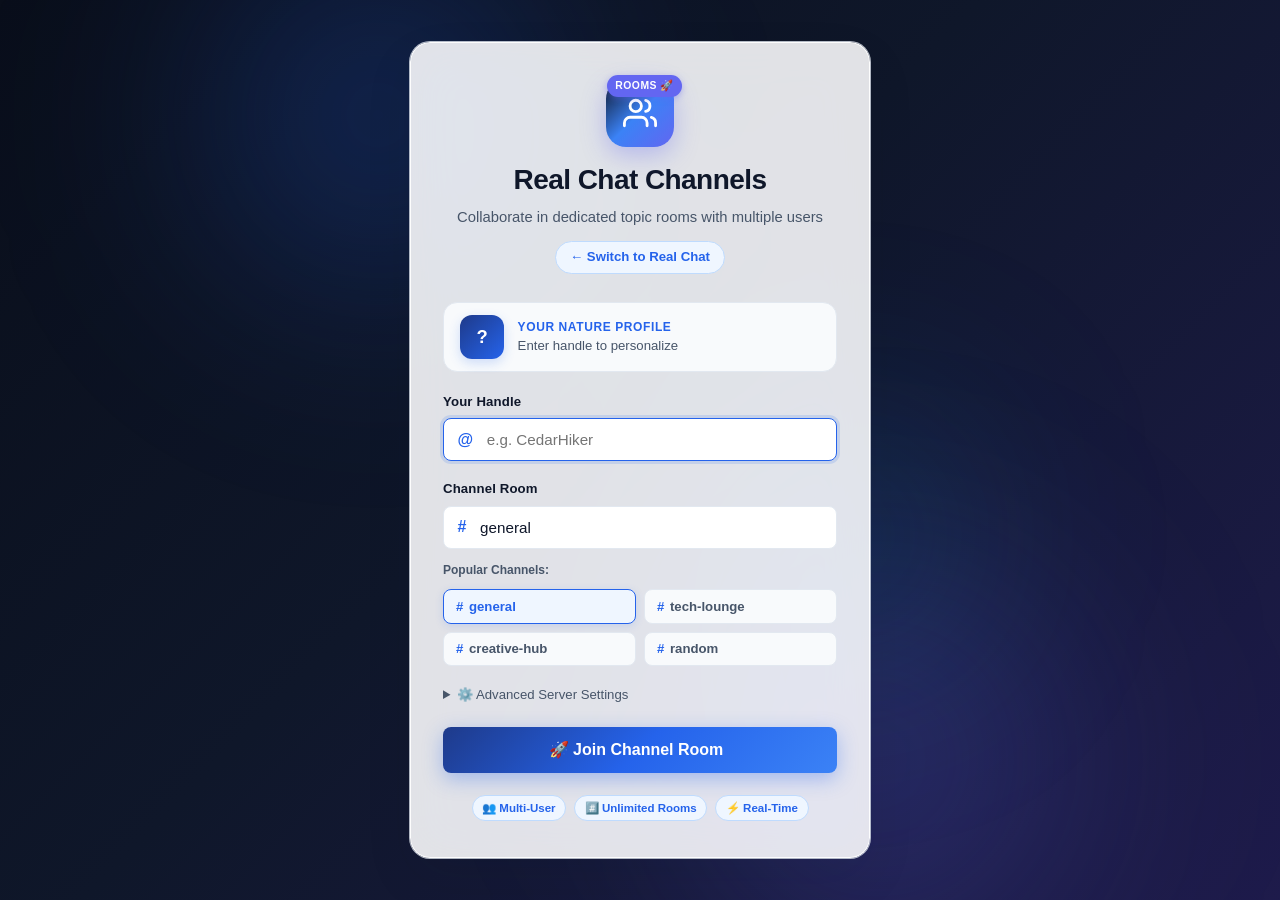
==== commit 147b792f: "feat(frontend): set branding to Real Chat and add attractive cosmic twilight vector doodle backside " ====
--- a/frontend/rooms.html
+++ b/frontend/rooms.html
@@ -3,7 +3,7 @@
 <head>
   <meta charset="UTF-8">
   <meta name="viewport" content="width=device-width, initial-scale=1.0">
-  <title>Real-Time Chat - Multi-User Rooms</title>
+  <title>Real Chat - Channels</title>
   <link rel="stylesheet" href="style.css">
   <link rel="preconnect" href="https://fonts.googleapis.com">
   <link rel="preconnect" href="https://fonts.gstatic.com" crossorigin>
@@ -33,12 +33,12 @@
             <span class="status-pulse-badge rooms-badge">ROOMS 🚀</span>
           </div>
 
-          <h1 class="gradient-title">Chat Channels</h1>
+          <h1 class="gradient-title">Real Chat Channels</h1>
           <p class="brand-subtitle">Collaborate in dedicated topic rooms with multiple users</p>
           
           <div class="hero-nav-switch">
-            <a href="index.html" class="nav-link-btn gradient-border-btn" title="Back to Global Chat">
-              <span>← Switch to Global Chat</span>
+            <a href="index.html" class="nav-link-btn gradient-border-btn" title="Back to Real Chat">
+              <span>← Switch to Real Chat</span>
             </a>
           </div>
         </div>
--- a/frontend/style.css
+++ b/frontend/style.css
@@ -118,12 +118,12 @@
 }
 
 /* ==========================================================================
-   JOIN / LOGIN SCREEN (CLEAN SAPPHIRE GLASS)
+   JOIN / LOGIN SCREEN (ATTRACTIVE TWILIGHT AURORA GLASS)
    ========================================================================== */
 #join-screen {
   align-items: center;
   justify-content: center;
-  background: radial-gradient(circle at 50% 10%, #eff6ff 0%, #e2e8f0 100%);
+  background: linear-gradient(135deg, #090e1a 0%, #0f172a 45%, #1e1b4b 100%);
   position: relative;
   overflow: hidden;
   padding: 1.5rem;
@@ -133,35 +133,35 @@
 .ambient-glow {
   position: absolute;
   border-radius: 50%;
-  filter: blur(90px);
+  filter: blur(100px);
   pointer-events: none;
   z-index: 1;
 }
 
 .glow-1 {
-  width: 450px;
-  height: 450px;
-  background: radial-gradient(circle, rgba(37, 99, 235, 0.22) 0%, transparent 70%);
-  top: -12%;
-  left: 15%;
-  animation: floatOrb 16s ease-in-out infinite alternate;
-}
-
-.glow-2 {
   width: 500px;
   height: 500px;
-  background: radial-gradient(circle, rgba(99, 102, 241, 0.18) 0%, transparent 70%);
+  background: radial-gradient(circle, rgba(37, 99, 235, 0.35) 0%, transparent 70%);
+  top: -15%;
+  left: 10%;
+  animation: floatOrb 16s ease-in-out infinite alternate;
+}
+
+.glow-2 {
+  width: 550px;
+  height: 550px;
+  background: radial-gradient(circle, rgba(99, 102, 241, 0.32) 0%, transparent 70%);
   bottom: -15%;
-  right: 15%;
+  right: 10%;
   animation: floatOrb 20s ease-in-out infinite alternate-reverse;
 }
 
 .glow-3 {
-  width: 300px;
-  height: 300px;
-  background: radial-gradient(circle, rgba(14, 165, 233, 0.15) 0%, transparent 70%);
-  top: 45%;
-  right: 25%;
+  width: 350px;
+  height: 350px;
+  background: radial-gradient(circle, rgba(14, 165, 233, 0.25) 0%, transparent 70%);
+  top: 40%;
+  right: 20%;
   animation: floatOrb 12s ease-in-out infinite alternate;
 }
 
@@ -842,7 +842,7 @@
   to { opacity: 1; transform: translate(-50%, 0); }
 }
 
-/* Messages Container - Clean Blueprint Isometric Micro-Dot Wallpaper */
+/* Messages Container - Attractive Twilight Cosmic Dusk with Radiant Ambient Glow & Vector Chat Doodle Wallpaper */
 .messages-container {
   flex: 1;
   overflow-y: auto;
@@ -851,30 +851,34 @@
   flex-direction: column;
   gap: 0.85rem;
   scroll-behavior: smooth;
-  background-color: #f1f5f9;
+  background-color: #0c1222;
   background-image: 
-    radial-gradient(circle at 50% 0%, rgba(239, 246, 255, 0.8) 0%, rgba(241, 245, 249, 0) 70%),
-    linear-gradient(to right, rgba(37, 99, 235, 0.04) 1px, transparent 1px),
-    linear-gradient(to bottom, rgba(37, 99, 235, 0.04) 1px, transparent 1px);
-  background-size: 100% 100%, 28px 28px, 28px 28px;
+    /* Ambient Radiant Center Glow */
+    radial-gradient(ellipse 90% 50% at 50% 20%, rgba(99, 102, 241, 0.22) 0%, rgba(12, 18, 34, 0) 80%),
+    /* Deep Twilight Cobalt Gradient */
+    linear-gradient(160deg, #090e1a 0%, #0f182e 35%, #161c38 70%, #0d1324 100%),
+    /* High-Definition Aesthetic Chat Vector Wallpaper */
+    url("data:image/svg+xml,%3Csvg width='280' height='280' viewBox='0 0 280 280' xmlns='http://www.w3.org/2000/svg'%3E%3Cg fill='%2360a5fa' fill-opacity='0.08'%3E%3C!-- Chat Speech Bubble (40, 30) --%3E%3Cpath d='M40 20c-11 0-20 7-20 16 0 5 3 10 8 13l-3 8 9-4c2 .6 4 1 6 1 11 0 20-7 20-16s-9-16-20-16zm-5 13c1.5 0 3 1.2 3 2.5s-1.5 2.5-3 2.5-3-1.2-3-2.5 1.5-2.5 3-2.5zm10 0c1.5 0 3 1.2 3 2.5s-1.5 2.5-3 2.5-3-1.2-3-2.5 1.5-2.5 3-2.5zm10 0c1.5 0 3 1.2 3 2.5s-1.5 2.5-3 2.5-3-1.2-3-2.5 1.5-2.5 3-2.5z'/%3E%3C!-- Flying Paper Airplane (180, 40) --%3E%3Cpath d='M165 30l35 15-20 18-5-8 12-10-18 6-4-15-20-6z'/%3E%3C!-- Twinkling Star (110, 45) --%3E%3Cpath d='M110 35l2.5 7.5 7.5 2.5-7.5 2.5-2.5 7.5-2.5-7.5-7.5-2.5 7.5-2.5z'/%3E%3C!-- Musical Note (240, 50) --%3E%3Cpath d='M240 35v16c-1-.5-2-.8-3.5-.8-3.5 0-6.5 2.5-6.5 5.5s3 5.5 6.5 5.5 6.5-2.5 6.5-5.5V41h8v-6h-11z'/%3E%3C!-- Heart Outline (60, 110) --%3E%3Cpath d='M60 100c-4-5-11-5-15 0-4 4-3 11 2 16l13 13 13-13c5-5 6-12 2-16-4-5-11-5-15 0z'/%3E%3C!-- Headphones (160, 115) --%3E%3Cpath d='M160 100c-9 0-16 7-16 16v8h5v-8c0-6 5-11 11-11s11 5 11 11v8h5v-8c0-9-7-16-16-16zm-14 18h4v8h-4zm24 0h4v8h-4z'/%3E%3C!-- Sparkle (235, 120) --%3E%3Cpath d='M235 110l2 6 6 2-6 2-2 6-2-6-6-2 6-2z'/%3E%3C!-- Coffee Cup (35, 180) --%3E%3Cpath d='M25 175h22v14c0 4-3 7-7 7h-8c-4 0-7-3-7-7v-14zm24 3h4c2 0 4 1.5 4 3.5s-2 3.5-4 3.5h-4v-7zm-27 21h28v2h-28z'/%3E%3C!-- Location Pin (120, 185) --%3E%3Cpath d='M120 170c-6.5 0-12 5.5-12 12 0 9 12 18 12 18s12-9 12-18c0-6.5-5.5-12-12-12zm0 8a4 4 0 1 1 0 8 4 4 0 0 1 0-8z'/%3E%3C!-- Smiley Face (210, 190) --%3E%3Cpath d='M210 175c-10 0-18 8-18 18s8 18 18 18 18-8 18-18-8-18-18-18zm-6 12a2.5 2.5 0 1 1 0 5 2.5 2.5 0 0 1 0-5zm12 0a2.5 2.5 0 1 1 0 5 2.5 2.5 0 0 1 0-5zm-6 15c-4 0-7.5-2.5-9-6h18c-1.5 3.5-5 6-9 6z'/%3E%3C!-- Planet with Ring (70, 245) --%3E%3Cpath d='M70 235c-6 0-11 5-11 11s5 11 11 11 11-5 11-11-5-11-11-11zm-15 11c0-1.5 7-4 15-4s15 2.5 15 4-7 4-15 4-15-2.5-15-4z'/%3E%3C!-- Speech Bubble Oval (165, 250) --%3E%3Cpath d='M165 235c-9 0-16 5.5-16 12.5 0 4 2.5 7.5 6.5 10l-2 6 7-3c1.5.5 3 .5 4.5.5 9 0 16-5.5 16-12.5s-7-12.5-16-12.5z'/%3E%3C!-- Soft Starlight Dots --%3E%3Ccircle cx='95' cy='90' r='2'/%3E%3Ccircle cx='185' cy='75' r='1.5'/%3E%3Ccircle cx='135' cy='145' r='2.5'/%3E%3Ccircle cx='260' cy='160' r='2'/%3E%3Ccircle cx='30' cy='135' r='1.5'/%3E%3Ccircle cx='105' cy='225' r='2'/%3E%3Ccircle cx='235' cy='240' r='2'/%3E%3Ccircle cx='270' cy='270' r='1.5'/%3E%3Ccircle cx='15' cy='265' r='2'/%3E%3C/g%3E%3C/svg%3E");
+  background-repeat: repeat;
+  background-size: 280px 280px;
 }
 
 .empty-state {
   margin: auto;
   text-align: center;
-  color: var(--text-muted);
+  color: #94a3b8;
   display: flex;
   flex-direction: column;
   align-items: center;
   gap: 0.65rem;
-  padding: 1.8rem 2.2rem;
-  background: rgba(255, 255, 255, 0.95);
-  backdrop-filter: blur(10px);
-  -webkit-backdrop-filter: blur(10px);
-  border: 1px solid var(--border-color);
+  padding: 2rem 2.4rem;
+  background: rgba(15, 23, 42, 0.78);
+  backdrop-filter: blur(16px);
+  -webkit-backdrop-filter: blur(16px);
+  border: 1px solid rgba(255, 255, 255, 0.12);
   border-radius: var(--radius-md);
-  box-shadow: var(--shadow-sm);
-  max-width: 380px;
+  box-shadow: 0 12px 35px rgba(0, 0, 0, 0.4);
+  max-width: 400px;
 }
 
 .empty-icon {
@@ -969,23 +973,25 @@
   display: inline-flex;
   align-items: center;
   gap: 0.45rem;
-  padding: 0.35rem 0.85rem;
-  background-color: rgba(255, 255, 255, 0.92);
-  border: 1px solid var(--border-color);
+  padding: 0.35rem 0.95rem;
+  background-color: rgba(15, 23, 42, 0.72);
+  backdrop-filter: blur(10px);
+  -webkit-backdrop-filter: blur(10px);
+  border: 1px solid rgba(255, 255, 255, 0.12);
   border-radius: var(--radius-full);
   font-size: 0.775rem;
-  color: var(--text-muted);
-  box-shadow: 0 1px 2px rgba(15, 23, 42, 0.04);
+  color: #cbd5e1;
+  box-shadow: 0 4px 12px rgba(0, 0, 0, 0.25);
 }
 
 .system-notification.joined {
-  border-color: #bfdbfe;
-  color: var(--primary);
+  border-color: rgba(59, 130, 246, 0.4);
+  color: #60a5fa;
 }
 
 .system-notification.left {
-  border-color: #fed7aa;
-  color: #ea580c;
+  border-color: rgba(249, 115, 22, 0.4);
+  color: #fb923c;
 }
 
 /* Scroll Bottom Helper */
